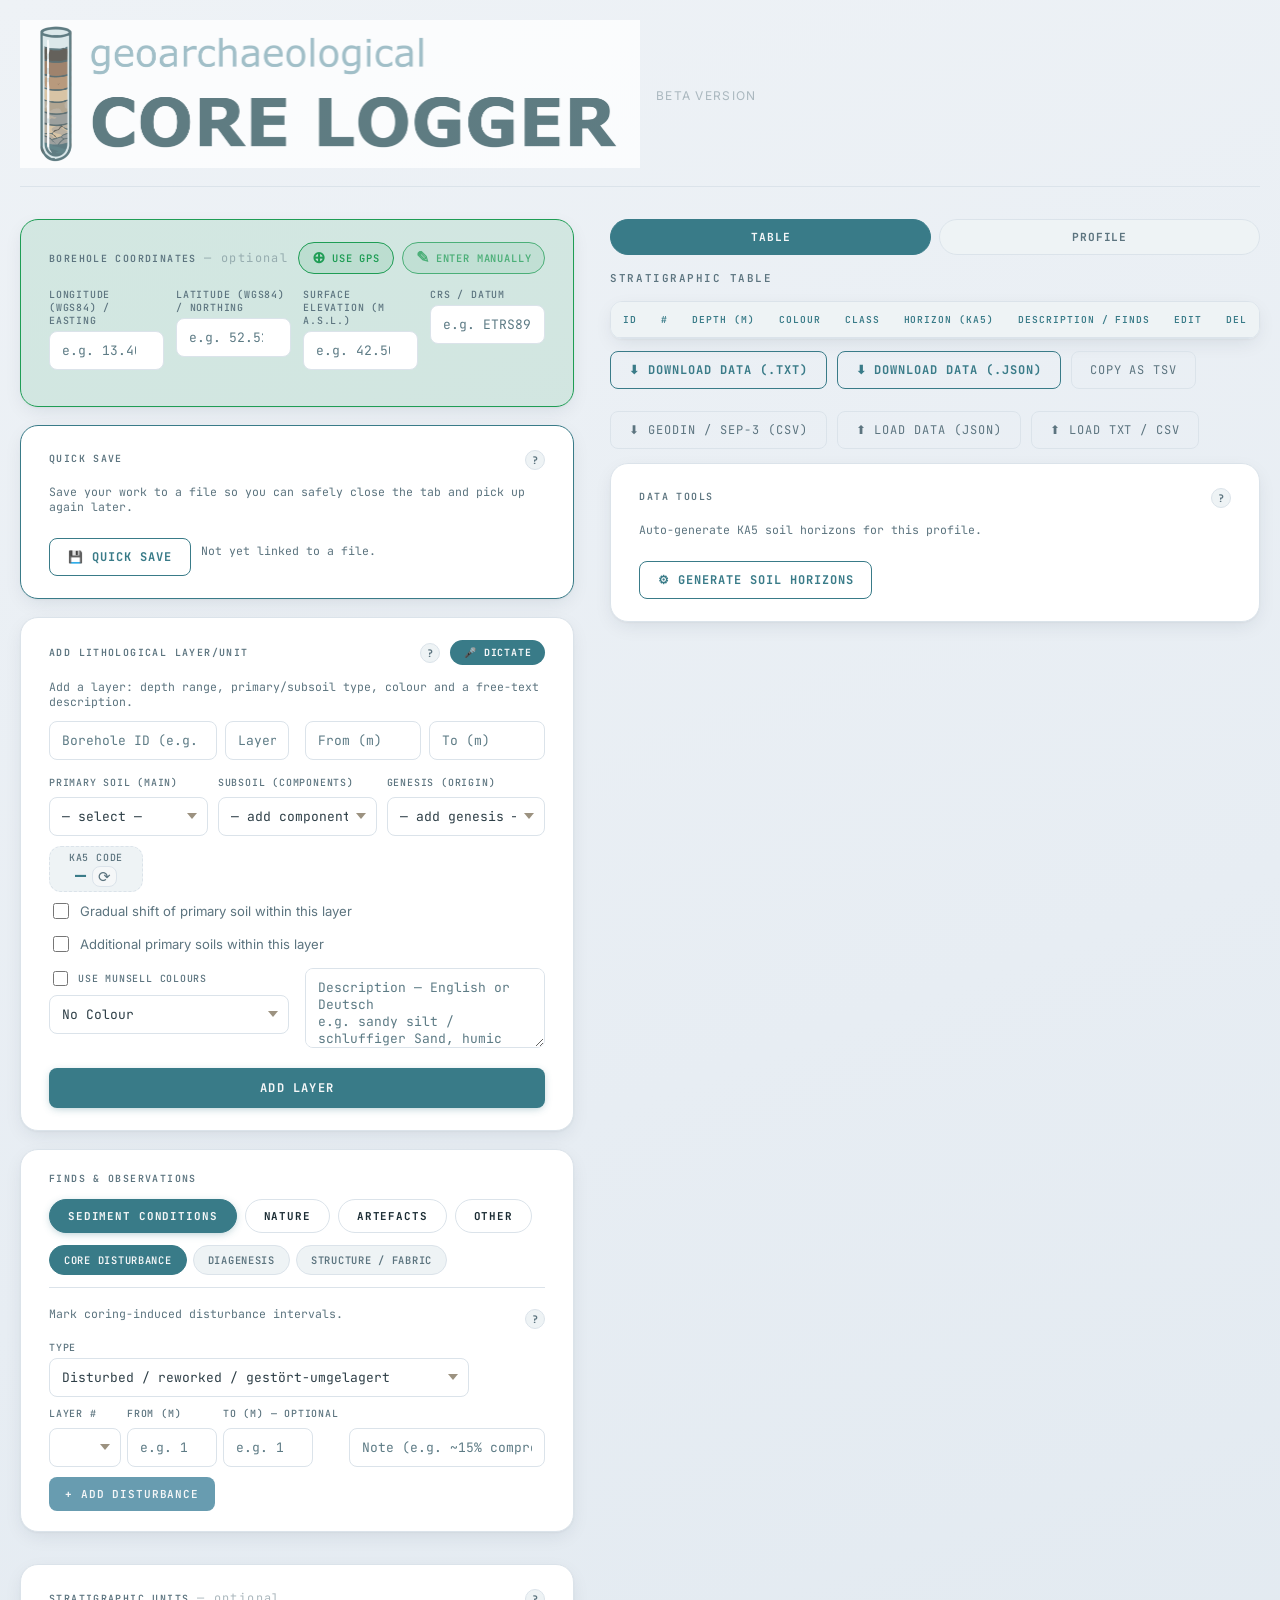
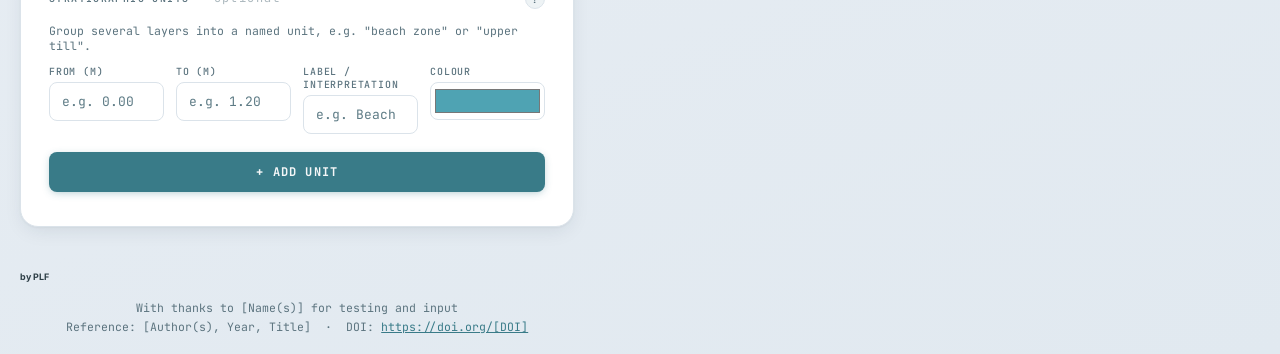
==== index.html @ f2df5f9c "Update index.html" ====
<!DOCTYPE html>
<html lang="en">
<head>
<meta charset="UTF-8">
<meta name="viewport" content="width=device-width, initial-scale=1.0, viewport-fit=cover">
<meta name="mobile-web-app-capable" content="yes">
<meta name="apple-mobile-web-app-capable" content="yes">
<meta name="apple-mobile-web-app-status-bar-style" content="default">
<title>Geoarchaeological Core Logger v0.2.0</title>
<link rel="preconnect" href="https://fonts.googleapis.com">
<link rel="preconnect" href="https://fonts.gstatic.com" crossorigin>
<link rel="stylesheet" href="https://fonts.googleapis.com/css2?family=Inter:wght@400;500;600;700&family=JetBrains+Mono:wght@300;400;500;600&display=swap">
<style>
:root {
  /* Geoarchaeological Core Logger - Modern Dark Theme */
   --ga-void:      #f5f7f8; /* Crisp, ultra-light slate canvas */
  --ga-depth:     linear-gradient(160deg, #eef2f6 0%, #e7edf3 55%, #e1e9f0 100%); /* Soft cool dashboard backdrop */
  --ga-stratum:   #ffffff; /* Elevated clean white containers/cards */
  --ga-layer:     #ffffff; /* Pure white for top-level elements */
  --ga-border:    #dbe3ea; /* Clean, non-distracting lines matching the text tones */
  --ga-muted-bg:  #eef3f5; /* Subtle backdrop for code blocks or data readouts */
  --ga-paper:     #ffffff; /* Pristine document background */
  --ga-vellum:    #f7fafb; /* Soft row tint for data tables */
  --ga-rule:      #dae3e6; /* Sharp divider lines */
  --ga-text:      #2d3e46; /* Deep slate-teal for high-contrast, soft readability */
  --ga-subdued:   #5c747f; /* Muted teal-gray for secondary labels and data fields */
  --ga-faint:     #5d7b85; /* Darkened from #8fa4ae — was 2.6:1 on white, fails WCAG AA; now ~4.5:1 */
  --ga-ink:       #1c2d35; /* Crisp, near-black slate-teal for bold emphasis */

  /* Card-style layout tokens — rounded, shadowed "dashboard widget" look */
  --radius-sm:    8px;
  --radius-md:    12px;
  --radius-lg:    18px;
  --radius-pill:  999px;
  --shadow-card:       0 1px 2px rgba(23,43,58,.04), 0 6px 20px -4px rgba(23,43,58,.10);
  --shadow-card-hover: 0 2px 4px rgba(23,43,58,.06), 0 10px 28px -4px rgba(23,43,58,.14);
  --shadow-modal:      0 24px 64px -12px rgba(15,28,38,.35);
  
  /* Brand Primary Accents (From the Logo Typography) */
  --ga-accent:    #397b88; /* Darkened from #4fa3b3 — was 2.8:1 on white as text/button-bg, fails WCAG AA; now ~4.8:1 */
  --ga-accent-lt: #4fa3b3; /* Former --ga-accent value — now the brighter hover/highlight shade */
  --ga-accent-dk: #2d626c; /* Darker still, for pressed states */
  --ga-accent-bg: rgba(79, 163, 179, .10); /* Translucent branding highlight for selections */
  
  /* Stratigraphy Status Indicators (Optimized for Dark UI Contrast) */
  --ga-green:     #1f9d55; /* Punchier dashboard-pill green (was a muted sage) */
  --ga-green-bg:  rgba(31, 157, 85, .12);
  --ga-red:       #e07353; /* Vibrant, warm clay-red from the middle strata */
  --ga-red-bg:    rgba(224, 115, 83, .12);
  --ga-blue:      #689cb0; /* Mineral blue from the bottom of the tube */
  --ga-blue-bg:   rgba(104, 156, 176, .12);
  --ga-amber:     #d98c1a; /* Punchier "pending" pill amber (was a soft sandy gold) */
  --ga-amber-bg:  rgba(217, 140, 26, .13);

  /* Brand-specific Earth Tones (For data visualization / logging flags) */
  --ga-soil-dark:  #3d352e; /* Lightened dark brown for visibility on dark backgrounds */
  --ga-soil-clay:  #b5875e; /* Vibrant silt/clay brown */
  --ga-soil-sand:  #dfbe91; /* Sandy stratum gold */
  --ga-soil-silt:  #bdaea0; /* Loam/Silt gray-brown */

  /* Premium Technical Typography */
  --ga-sans:      'Inter', system-ui, -apple-system, sans-serif; /* Sleek, legible data UI */
  --ga-mono:      'JetBrains Mono', 'Fira Code', monospace; /* Precise data logging font */

  /* Local Aliases Mapping */
  --primary:        var(--ga-ink);
  --secondary:      var(--ga-subdued);
  --accent:         var(--ga-accent);
  --danger:         var(--ga-red);
  --warn:           var(--ga-amber);
  --compaction:     var(--ga-blue);
  --bg:             var(--ga-void);
  --ga-bg:          var(--ga-void); /* was referenced by a couple rules but never defined — fixing while in here */
  --card-bg:        var(--ga-stratum);
  --border:         var(--ga-border);
  --marker-bg:      rgba(229, 184, 105, .08);
  --marker-border:  var(--ga-amber);
  --compact-bg:     var(--ga-blue-bg);
  --compact-bord:   var(--ga-blue);
  --coord-bg:       var(--ga-green-bg);
  --coord-bord:     var(--ga-green);
}
html,body { touch-action:pan-y; overscroll-behavior-y:contain; }
body {
    font-family: var(--ga-sans);
    background: var(--ga-depth);
    color: var(--ga-text);
    padding: 20px;
    padding-bottom: max(20px, env(safe-area-inset-bottom, 0px));
    padding-left:  max(20px, env(safe-area-inset-left,   0px));
    padding-right: max(20px, env(safe-area-inset-right,  0px));
    margin: 0;
}
.container { max-width:920px; margin:auto; }

/* ── Desktop wide-screen layout ──────────────────────────────────────
   Below this width everything stays the original single stacked column
   (untouched — this is deliberate for mobile/tablet). At wide desktop
   widths the profile is tall and narrow by nature, so centering the whole
   page in one 920px column wastes the left/right margins on a big
   monitor. Instead: the input forms and the results (table/profile) sit
   side by side as two EQUAL-width columns (1fr 1fr) — the right column
   sticky, so it stays visible while you scroll the left one — and both
   scale together with the window since they're proportional shares, not
   fixed pixel widths. Source order is untouched, so this is purely a
   visual reflow via CSS Grid, not a DOM reorder. */
@media (min-width: 1200px) {
  .container {
    max-width: 1900px;
    display: grid;
    grid-template-columns: 1fr 1fr;
    column-gap: 36px;
    align-items: start;
  }
  .container > .header-section { grid-column: 1 / -1; }
  .container > .input-section,
  .container > .table-container,
  .container > .export-data-row { grid-column: 1; }
  .container > .profile-sidebar {
    grid-column: 2;
    /* No grid-template-rows is defined (rows are implicit/auto), so a
       literal "-1" end line doesn't resolve to "last row" here — it needs
       an explicit row track list to count against. Spanning to a
       generously large row number instead reliably reaches "to the
       bottom of the left column" regardless of how many rows it ends up
       needing, without requiring us to keep a row count in sync. */
    grid-row: 2 / 999;
    position: sticky;
    top: 20px;
    align-self: start;
  }
  /* Bound just the canvas viewport (reusing its existing internal
     scroll/pan behaviour) rather than the whole sticky sidebar, so the
     scale/zoom controls and export buttons stay fully visible above and
     below it instead of being scrolled out of view. */
  .container > .profile-sidebar .canvas-wrapper {
    max-height: calc(100vh - 260px);
  }
}

/* ── Header ── */
.header-section {
    display:flex; align-items:center; gap:16px;
    margin-bottom:32px; padding-bottom:18px;
    border-bottom: 1px solid var(--ga-border);
}
.soil-logo { width:50%; opacity:.75; flex-shrink:0; }
h1 { margin:0; font-size:1rem; font-weight:700; letter-spacing:.08em; text-transform:uppercase; color:var(--ga-accent); font-family:var(--ga-sans); }
h1 small { font-weight:400; opacity:.45; font-size:.75em; color:var(--ga-subdued); }

/* ── Section label ── */
.section-label {
    font-size:.62rem; text-transform:uppercase; letter-spacing:.14em;
    color:var(--ga-subdued); font-weight:600; margin-bottom:14px;
    font-family:var(--ga-mono);
}
.section-hint { font-size:.72rem; color:var(--ga-subdued); margin:0 0 12px; font-family:var(--ga-mono); }

/* ── Inline "?" info toggle — native <details>, no JS needed.
   Used to condense a box down to just its controls, tucking the
   explanatory paragraph behind a small toggle instead of always
   showing it. Now styled as a floating popup (position:absolute) rather
   than an inline expansion, so opening it never shifts the rest of the
   page's layout — it just overlays on top and closes again on an
   outside click (see the document click listener in the script). */
.info-details { display:inline-block; position:relative; }
/* A short always-visible summary sits next to the "?" so the box isn't
   empty at a glance — the "?" still holds the fuller explanation. */
.section-hint-row { display:flex; align-items:flex-start; gap:8px; margin:0 0 12px; }
.section-hint-row > .info-details { flex-shrink:0; margin-top:1px; }
.section-hint-row > p.section-hint { margin:0; flex:1; }
.info-details summary.info-toggle {
    display:inline-flex; align-items:center; justify-content:center;
    width:18px; height:18px; border-radius:50%; flex-shrink:0;
    border:1px solid var(--ga-border); background:var(--ga-muted-bg);
    color:var(--ga-subdued); font-family:var(--ga-mono); font-size:.66rem; font-weight:700;
    cursor:pointer; user-select:none; list-style:none;
    transition:border-color .15s,color .15s,background .15s;
}
.info-details summary.info-toggle::-webkit-details-marker { display:none; }
.info-details summary.info-toggle::marker { content:none; }
.info-details summary.info-toggle:hover { border-color:var(--ga-accent); color:var(--ga-accent); background:var(--ga-accent-bg); }
.info-details[open] summary.info-toggle { background:var(--ga-accent); border-color:var(--ga-accent); color:var(--ga-void); }
.info-details > .section-hint {
    position:absolute; z-index:999; top:calc(100% + 9px); left:0;
    width:280px; max-width:min(320px, 82vw); margin:0 !important;
    background:var(--ga-layer); color:var(--ga-text);
    border:1px solid var(--ga-border); border-radius:var(--radius-md);
    box-shadow:var(--shadow-card); padding:12px 14px;
    animation:infoPopIn .12s ease-out;
}
.info-details > .section-hint::before {
    content:''; position:absolute; bottom:100%; left:6px;
    width:9px; height:9px; background:var(--ga-layer);
    border-left:1px solid var(--ga-border); border-top:1px solid var(--ga-border);
    transform:rotate(45deg); margin-bottom:-5px;
}
/* Toggles that sit at the right edge of their row (Quick Save,
   Stratigraphic Units, Data Tools, Export Language) open leftward instead,
   so the popup stays inside the card rather than overflowing its edge. */
.info-details.align-right > .section-hint { left:auto; right:0; }
.info-details.align-right > .section-hint::before { left:auto; right:6px; }
@keyframes infoPopIn { from { opacity:0; transform:translateY(-3px); } to { opacity:1; transform:translateY(0); } }
@media(max-width:600px){
    .info-details > .section-hint { width:min(280px, 78vw); }
}

/* ── Table / Profile switcher above the right-hand sidebar ── */
.panel-tab-bar { display:flex; gap:8px; margin-bottom:16px; }
.panel-tab {
    flex:1; padding:10px 16px; border:1px solid var(--ga-border);
    background:var(--ga-muted-bg); color:var(--ga-subdued);
    font-family:var(--ga-mono); font-size:.7rem; font-weight:700;
    text-transform:uppercase; letter-spacing:.08em; text-align:center;
    cursor:pointer; border-radius:var(--radius-pill);
    transition:background .15s,border-color .15s,color .15s;
}
.panel-tab:hover { border-color:var(--ga-accent); color:var(--ga-accent); }
.panel-tab.active { background:var(--ga-accent); border-color:var(--ga-accent); color:var(--ga-void); }
.panel-pane { display:none; }
.panel-pane.active { display:block; }

/* ── Input sections ── */
.input-section {
    background:var(--ga-stratum); padding:22px 28px;
    border:1px solid var(--ga-border); margin-bottom:18px;
    border-radius:var(--radius-lg); box-shadow:var(--shadow-card);
    transition:box-shadow .2s;
}
.input-section:hover { box-shadow:var(--shadow-card-hover); }
.marker-standalone-section { background: rgba(212,160,60,.06); border-color:var(--ga-amber); }
.compaction-section         { background: var(--ga-blue-bg); border-color:var(--ga-blue); }
.coord-section              { background: var(--ga-green-bg); border-color:var(--ga-green); }

.input-grid  { display:grid; grid-template-columns:1fr 1fr; gap:16px; margin-bottom:16px; }
.input-grid3 { display:grid; grid-template-columns:1fr 1fr 1fr; gap:12px; margin-bottom:14px; }
.input-grid4 { display:grid; grid-template-columns:1fr 1fr 1fr 1fr; gap:12px; margin-bottom:14px; }
.depth-range { display:grid; grid-template-columns:1fr 1fr; gap:8px; }

.field-label { font-size:.62rem; color:var(--ga-subdued); display:block; margin-bottom:4px; font-weight:500; font-family:var(--ga-mono); text-transform:uppercase; letter-spacing:.08em; }

/* ── Radio row ── */
.layer-type-row { display:flex; gap:20px; flex-wrap:wrap; margin:14px 0 16px; }
.radio-label { display:flex; align-items:center; gap:6px; font-size:.78rem; color:var(--ga-subdued); cursor:pointer; user-select:none; font-family:var(--ga-mono); }
/* input,select,textarea below sets a global width:100% for form controls,
   which — with nothing to override it here — was stretching every radio/
   checkbox in a .radio-label into a ~100-130px invisible click target
   (only the small round glyph rendered, left-aligned, inside that box).
   Harmless-looking on a plain radio row, but it eats into the gap before
   the label text and, if the text needs to wrap, wraps it much sooner
   than the visible spacing suggests. Give them their real intrinsic size
   back and let flex handle the spacing instead. */
.radio-label input[type="radio"],
.radio-label input[type="checkbox"] { width:14px; height:14px; flex:0 0 auto; accent-color:var(--ga-accent); cursor:pointer; }

/* ── Inline row inputs ── */
.inline-row { display:grid; gap:12px; align-items:end; }
.inline-row.col-3 { grid-template-columns:1fr 2fr auto; }
.inline-row.col-2 { grid-template-columns:1fr 2fr auto; }

/* ── Inputs ── */
input,select,textarea {
    width:100%; box-sizing:border-box;
    background:var(--ga-layer);
    padding:10px 12px; border:1px solid var(--ga-border);
    font-size:13px; color:var(--ga-text); transition:border-color .2s, box-shadow .2s;
    font-family:var(--ga-mono); border-radius:var(--radius-sm);
}
input:focus,select:focus,textarea:focus { border-color:var(--ga-accent); outline:none; background:var(--ga-muted-bg); box-shadow:0 0 0 3px var(--ga-accent-bg); }
button:focus-visible, a:focus-visible, label.btn-secondary:focus-within { outline:2px solid var(--ga-accent); outline-offset:2px; }
input::placeholder,textarea::placeholder { color:var(--ga-faint); }
select { -webkit-appearance:none;
  background-image: url("data:image/svg+xml,%3Csvg xmlns='http://www.w3.org/2000/svg' width='10' height='6'%3E%3Cpath d='M0 0l5 6 5-6z' fill='%239c9280'/%3E%3C/svg%3E");
  background-repeat: no-repeat; background-position: right 10px center; padding-right: 28px;
}
textarea { height:80px; resize:vertical; }

.btn-primary {
    background:var(--ga-accent); color:var(--ga-void); width:100%; padding:12px; border:none;
    cursor:pointer; font-weight:700; font-family:var(--ga-mono); font-size:12px;
    text-transform:uppercase; letter-spacing:.1em; margin-top:4px; transition:background .15s, box-shadow .15s;
    border-radius:var(--radius-sm); box-shadow:0 2px 8px -2px rgba(57,123,136,.45);
}
.btn-primary:hover { background:var(--ga-accent-lt); box-shadow:0 4px 14px -2px rgba(57,123,136,.55); }

.btn-action {
    padding:10px 16px; border:none; font-family:var(--ga-mono); font-size:11px;
    font-weight:600; text-transform:uppercase; letter-spacing:.08em;
    cursor:pointer; white-space:nowrap; transition:opacity .15s; color:var(--ga-void);
    border-radius:var(--radius-sm);
}
.btn-action:hover { opacity:.85; }
.btn-marker     { background:var(--ga-amber); }
.btn-compaction { background:var(--ga-blue); }

.btn-delete {
    background:none; border:none; color:var(--ga-subdued); cursor:pointer; font-size:1.1rem;
    padding:6px 10px; transition:opacity .2s,transform .1s; pointer-events:auto !important;
    border-radius:var(--radius-sm);
}
.btn-delete:hover  { color:var(--ga-red); transform:scale(1.1); background:var(--ga-red-bg); }
.btn-delete:active { transform:scale(.9); }
.btn-delete * { pointer-events:none; }

.btn-edit {
    background:none; border:none; color:var(--ga-subdued); cursor:pointer; font-size:1rem;
    padding:6px 10px; transition:opacity .2s,transform .1s; pointer-events:auto !important;
    border-radius:var(--radius-sm);
}
.btn-edit:hover  { color:var(--ga-accent); transform:scale(1.1); background:var(--ga-accent-bg); }
.btn-edit:active { transform:scale(.9); }
.btn-edit * { pointer-events:none; }

/* ── Edit Modal ── */
.modal-overlay {
    display:none; position:fixed; inset:0; background:rgba(15,23,30,.55);
    z-index:1000; align-items:center; justify-content:center; padding:16px;
    -webkit-overflow-scrolling:touch; backdrop-filter:blur(2px);
}
.modal-overlay.open { display:flex; }
.modal-box {
    background:var(--ga-stratum); border:1px solid var(--ga-border);
    padding:28px 32px; width:100%; max-width:560px; max-height:90vh;
    overflow-y:auto; box-shadow:var(--shadow-modal);
    -webkit-overflow-scrolling:touch; border-radius:var(--radius-lg);
}
@media(max-width:600px){
    .modal-overlay { padding:0; align-items:flex-end; }
    .modal-box {
        max-width:100%; max-height:92vh; border-bottom:none;
        padding:20px 16px 28px;
        padding-bottom: max(28px, env(safe-area-inset-bottom, 0px));
        border-radius:var(--radius-lg) var(--radius-lg) 0 0;
    }
    .modal-actions { gap:8px; }
    .modal-actions .btn-cancel { font-size:13px; padding:13px; }
}
.modal-box h2 {
    font-size:.68rem; text-transform:uppercase; letter-spacing:.14em;
    color:var(--ga-accent); font-weight:700; margin:0 0 20px;
    font-family:var(--ga-mono);
}
.modal-actions { display:flex; gap:10px; margin-top:20px; }
.modal-actions .btn-primary { margin-top:0; }
.btn-cancel {
    flex:1; padding:12px; border:1px solid var(--ga-border); background:none;
    color:var(--ga-subdued); font-family:var(--ga-mono); font-size:12px; cursor:pointer;
    text-transform:uppercase; letter-spacing:.1em; transition:border-color .2s,color .2s;
    border-radius:var(--radius-sm);
}
.btn-cancel:hover { border-color:var(--ga-accent); color:var(--ga-text); }

.btn-secondary {
    display:inline-block; margin-top:12px; padding:10px 18px; background:none;
    border:1px solid var(--ga-border); color:var(--ga-subdued); font-family:var(--ga-mono);
    font-size:12px; cursor:pointer; text-transform:uppercase; letter-spacing:.08em;
    transition:border-color .2s,color .2s; border-radius:var(--radius-sm);
}
.btn-secondary:hover { border-color:var(--ga-accent); color:var(--ga-accent); }
.btn-geodin { border-color:var(--ga-blue); color:var(--ga-blue); }
.btn-geodin:hover { border-color:var(--ga-blue); color:var(--ga-blue); background:var(--ga-blue-bg); }
.btn-highlight { border-color:var(--ga-accent); color:var(--ga-accent); font-weight:700; }
.btn-highlight:hover { border-color:var(--ga-accent); color:var(--ga-accent); background:var(--ga-accent-bg); }
.export-data-row { display:flex; gap:10px; flex-wrap:wrap; }

/* ── Voice Dictation Wizard ── */
.btn-voice-mic {
    background:var(--ga-accent); color:var(--ga-void); border:none;
    padding:6px 14px; font-family:var(--ga-mono); font-size:.62rem;
    font-weight:700; text-transform:uppercase; letter-spacing:.08em;
    cursor:pointer; white-space:nowrap; transition:background .15s;
    flex-shrink:0; border-radius:var(--radius-pill);
}
.btn-voice-mic:hover:not(:disabled) { background:var(--ga-accent-lt); }
.btn-voice-mic:disabled { opacity:.35; cursor:not-allowed; }

.voice-wizard-box { max-width:460px; }
.voice-lang-row { display:flex; align-items:center; gap:14px; margin-bottom:16px; padding-bottom:12px; border-bottom:1px solid var(--ga-border); }
.voice-prompt { font-size:.95rem; color:var(--ga-text); font-weight:600; margin:0 0 14px; line-height:1.4; }
.voice-mic-btn {
    display:block; width:100%; padding:18px; border:2px dashed var(--ga-accent);
    background:var(--ga-accent-bg); color:var(--ga-accent); font-family:var(--ga-mono);
    font-size:.85rem; font-weight:700; text-transform:uppercase; letter-spacing:.06em;
    cursor:pointer; transition:all .15s; margin-bottom:10px; border-radius:var(--radius-md);
}
.voice-mic-btn:hover { background:var(--ga-accent-bg); border-style:solid; }
.voice-mic-btn.listening {
    background:var(--ga-red); border-color:var(--ga-red); border-style:solid;
    color:var(--ga-void); animation:voicePulse 1.1s ease-in-out infinite;
}
@keyframes voicePulse { 0%,100%{opacity:1;} 50%{opacity:.6;} }

.voice-transcript { font-family:var(--ga-mono); font-size:.78rem; color:var(--ga-subdued); margin:4px 0; font-style:italic; }
.voice-match { font-family:var(--ga-mono); font-size:.8rem; margin:4px 0 12px; }
.voice-match.ok  { color:var(--ga-accent-dk); }
.voice-match.bad { color:var(--ga-red); }
.voice-error { color:var(--ga-red); font-size:.8rem; margin:4px 0 12px; }
.voice-added { font-family:var(--ga-mono); font-size:.72rem; color:var(--ga-subdued); margin:0 0 8px; }

.voice-manual { margin:10px 0 4px; padding-top:10px; border-top:1px dashed var(--ga-border); }
.voice-manual-row { display:flex; align-items:center; gap:8px; flex-wrap:wrap; }
.voice-manual-row select, .voice-manual-row input { flex:1; min-width:120px; }

.voice-review { margin:10px 0 6px; }
.voice-review-row {
    display:flex; justify-content:space-between; gap:12px; padding:7px 0;
    border-bottom:1px solid var(--ga-border); font-size:.82rem;
}
.voice-review-row span { color:var(--ga-subdued); font-family:var(--ga-mono); font-size:.68rem; text-transform:uppercase; letter-spacing:.06em; }
.voice-review-row strong { text-align:right; color:var(--ga-text); }
@media(max-width:600px){
    .voice-manual-row { flex-direction:column; align-items:stretch; }
    .voice-manual-row select, .voice-manual-row input, .voice-manual-row button { width:100%; }
}

/* ── Table ── */
.table-container {
    margin-top:20px; overflow:hidden; overflow-x:auto; -webkit-overflow-scrolling:touch;
    border:1px solid var(--ga-border); border-radius:var(--radius-md); box-shadow:var(--shadow-card);
}
table { width:100%; border-collapse:collapse; min-width:580px; }
th {
    text-align:left; padding:11px 12px; font-size:.6rem; color:var(--ga-accent);
    text-transform:uppercase; letter-spacing:.1em; border-bottom:1px solid var(--ga-border);
    white-space:nowrap; background:var(--ga-muted-bg); font-family:var(--ga-mono); font-weight:600;
}
td { padding:10px 12px; border-bottom:1px solid var(--ga-border); font-size:.84rem; vertical-align:top; color:var(--ga-text); }
tr:last-child td { border-bottom:none; }
tr.row-disturbed td { background: rgba(217,140,26,.06); }
tr.row-missing   td { background: rgba(90,135,184,.06); }
tr.row-anthropogenic td { background: rgba(192,86,58,.06); }
tr.row-intact-shell td { background: rgba(212,160,23,.07); border-left: 3px solid rgba(212,160,23,.60); }

.layer-type-badge {
    display:inline-block; font-size:.58rem; font-weight:700; text-transform:uppercase;
    letter-spacing:.06em; padding:2px 8px; margin-left:5px; vertical-align:middle;
    font-family:var(--ga-mono); border-radius:var(--radius-pill);
}
.badge-disturbed { background:var(--ga-amber-bg); color:var(--ga-amber); }
.badge-missing   { background:rgba(90,135,184,.2); color:var(--ga-blue); }
.badge-anthropogenic { background:rgba(192,86,58,.2); color:var(--ga-red); }

.marker-tag    { display:flex; align-items:baseline; gap:5px; font-size:.68rem; color:var(--ga-amber); margin-top:3px; font-weight:500; font-family:var(--ga-mono); }
.compact-tag   { display:flex; align-items:baseline; gap:5px; font-size:.68rem; color:var(--ga-blue);  margin-top:3px; font-weight:500; font-family:var(--ga-mono); }
.tag-text      { flex:1; }
.btn-tag-del   {
    background:none; border:none; cursor:pointer; color:var(--ga-faint);
    font-size:.75rem; padding:0 2px; line-height:1; transition:color .15s;
    flex-shrink:0; pointer-events:auto;
}
.btn-tag-del:hover  { color:var(--ga-red); }
.btn-tag-del *      { pointer-events:none; }
.shell-tag     { display:block; font-size:.68rem; color:#d4a017; margin-top:3px; font-weight:600; font-family:var(--ga-mono); letter-spacing:.04em; }
.find-tag      { display:block; font-size:.68rem; margin-top:3px; font-weight:600; font-family:var(--ga-mono); letter-spacing:.04em; }
.find-tag-charcoal  { color:#555; }
.find-tag-plant     { color:#5b7233; }
.find-tag-anthroorg { color:#8a5a2b; }
.find-tag-ceramics  { color:#a0522d; }
.find-tag-humic     { color:#4a7c3f; }
.find-tag-roots     { color:#3a6b2f; }
.find-tag-stones    { color:#5a6472; }
.find-tag-ironoxide { color:#b5651d; }
.find-tag-structure { color:#6a5acd; }
.find-tag-traces    { color:#6b5334; }
.find-tag-artstone  { color:#8a7a5c; }
.find-tag-artmetal  { color:#5c6470; }
.find-tag-anthrolayer { color:#b5432e; }
.intact-badge  {
    display:inline-block; font-size:.58rem; font-weight:700; padding:2px 8px;
    margin-left:6px; background:rgba(212,160,23,.18); color:#c08a00;
    border:1px solid rgba(212,160,23,.55); vertical-align:middle;
    text-transform:uppercase; letter-spacing:.07em; font-family:var(--ga-mono);
    animation: intact-pulse 2s ease-in-out infinite; border-radius:var(--radius-pill);
}
@keyframes intact-pulse {
    0%,100% { box-shadow: 0 0 0 0 rgba(212,160,23,.35); }
    50%      { box-shadow: 0 0 0 4px rgba(212,160,23,.0); }
}
.de-badge {
    display:inline-block; font-size:.58rem; font-weight:700; padding:1px 7px;
    margin-left:5px; background:var(--ga-blue-bg); color:var(--ga-blue); vertical-align:middle;
    text-transform:uppercase; letter-spacing:.05em; font-family:var(--ga-mono); border-radius:var(--radius-pill);
}

/* ── Petrography quick-entry row ── */
.petro-row {
    display:flex; gap:10px; align-items:flex-end; flex-wrap:wrap; margin-bottom:10px;
}
.petro-field { flex:1; min-width:140px; display:flex; flex-direction:column; gap:4px; }
.petro-code-box {
    display:flex; flex-direction:column; gap:2px; align-items:center;
    padding:4px 14px; border:1px dashed var(--ga-border); background:var(--ga-muted-bg);
    min-width:64px; border-radius:var(--radius-md);
}
.petro-code {
    font-family:var(--ga-mono); font-size:1.15rem; font-weight:700;
    color:var(--ga-accent); letter-spacing:.05em; line-height:1.1;
}
.petro-code-line { display:flex; align-items:center; gap:6px; }
.btn-petro-refresh {
    border:1px solid var(--ga-border); background:var(--ga-bg);
    color:var(--ga-subdued); cursor:pointer; border-radius:var(--radius-sm);
    font-size:.95rem; line-height:1; padding:2px 5px;
    transition:color .15s, border-color .15s, transform .3s;
}
.btn-petro-refresh:hover  { color:var(--ga-accent); border-color:var(--ga-accent); }
.btn-petro-refresh:active { transform:rotate(180deg); }
@media(max-width:600px){
    .petro-row { flex-direction:column; align-items:stretch; }
    .petro-code-box { flex-direction:row; justify-content:space-between; }
}

/* ── Gradational shift within a layer ── */
.munsell-toggle {
    display:inline-flex; align-items:center; gap:7px; cursor:pointer;
    font-size:.62rem; text-transform:uppercase; letter-spacing:.08em;
    color:var(--ga-subdued); font-weight:500; font-family:var(--ga-mono);
    margin-bottom:6px; -webkit-user-select:none; user-select:none;
}
.munsell-toggle input { width:15px; height:15px; accent-color:var(--ga-accent); cursor:pointer; }
.grade-row { margin:-2px 0 12px; }
.grade-toggle {
    display:inline-flex; align-items:center; gap:8px; cursor:pointer;
    font-size:.82rem; color:var(--ga-subdued); -webkit-user-select:none; user-select:none;
}
.grade-toggle input { width:16px; height:16px; accent-color:var(--ga-accent); cursor:pointer; }
.grade-detail {
    display:flex; align-items:center; gap:10px; flex-wrap:wrap;
    margin-top:10px; padding:10px 12px;
    border:1px dashed var(--ga-border); background:var(--ga-muted-bg); border-radius:var(--radius-md);
}
.grade-arrow {
    font-family:var(--ga-mono); font-size:.7rem; text-transform:uppercase;
    letter-spacing:.08em; color:var(--ga-faint);
    padding:3px 7px; border:1px solid var(--ga-border); border-radius:var(--radius-pill); background:var(--ga-bg);
}
.grade-select { flex:1; min-width:160px; }
.grade-hint { font-size:.72rem; color:var(--ga-faint); flex-basis:100%; }
.banded-chips { display:flex; flex-direction:column; gap:8px; flex-basis:100%; }
.banded-soil-row {
    border:1px solid var(--ga-border); border-radius:var(--radius-sm);
    padding:8px 10px; background:var(--ga-void);
}
.banded-soil-head { display:flex; align-items:center; margin-bottom:6px; }
.banded-chip {
    display:inline-flex; align-items:center; gap:6px;
    background:var(--ga-accent-bg); color:var(--ga-accent-dk);
    border:1px solid var(--ga-accent); border-radius:var(--radius-pill);
    padding:4px 8px 4px 12px; font-family:var(--ga-mono); font-size:.72rem; font-weight:600;
}
.banded-chip button {
    background:none; border:none; color:inherit; cursor:pointer;
    font-size:.9rem; line-height:1; padding:0 2px; opacity:.7;
}
.banded-chip button:hover { opacity:1; }
.banded-soil-subrow { display:flex; flex-wrap:wrap; gap:6px; align-items:center; }
.banded-subtag {
    display:inline-flex; align-items:center; gap:4px;
    background:var(--ga-muted-bg); border:1px solid var(--ga-border); border-radius:var(--radius-pill);
    padding:2px 6px 2px 10px; font-family:var(--ga-mono); font-size:.66rem; color:var(--ga-subdued);
}
.banded-subtag button {
    background:none; border:none; color:inherit; cursor:pointer;
    font-size:.8rem; line-height:1; padding:0 1px; opacity:.6;
}
.banded-subtag button:hover { opacity:1; }
.banded-sub-select {
    font-size:.68rem; padding:4px 6px; border-radius:var(--radius-sm);
    border:1px solid var(--ga-border); background:var(--ga-layer);
    font-family:var(--ga-mono); max-width:200px;
}
@media(max-width:600px){ .grade-detail { flex-direction:column; align-items:stretch; } }

/* ── Transition editor sliders ── */
.trans-slider { width:100%; margin-top:6px; accent-color:var(--ga-accent); cursor:pointer; }
.overlay-group-label { font-family:var(--ga-mono); font-size:.62rem; text-transform:uppercase; letter-spacing:.1em; color:var(--ga-subdued); margin:14px 0 8px; font-weight:600; }
.overlay-group-label:first-child { margin-top:0; }
.overlay-slider-row {
    margin-bottom:16px; padding-bottom:14px; border-bottom:1px dashed var(--ga-border);
}
.overlay-slider-row:last-child { border-bottom:none; margin-bottom:0; padding-bottom:0; }
.overlay-slider-label { display:flex; align-items:center; gap:8px; margin-bottom:4px; font-size:.82rem; color:var(--ga-text); }
.overlay-slider-val { margin-left:auto; font-family:var(--ga-mono); font-weight:600; color:var(--ga-accent); font-size:.78rem; }
.overlay-empty { font-size:.82rem; color:var(--ga-subdued); padding:8px 0; }
.overlay-pattern-toggle { display:flex; gap:6px; margin-top:8px; }
.overlay-pattern-btn {
    flex:1; padding:5px 6px; border:1px solid var(--ga-border); background:var(--ga-void);
    color:var(--ga-subdued); font-family:var(--ga-mono); font-size:.64rem; font-weight:600;
    letter-spacing:.04em; text-transform:uppercase; cursor:pointer; border-radius:var(--radius-sm);
    transition:all .15s;
}
.overlay-pattern-btn:hover { border-color:var(--ga-accent); color:var(--ga-accent); }
.overlay-pattern-btn.active { background:var(--ga-accent); border-color:var(--ga-accent); color:var(--ga-void); }
.overlay-bias-row { display:flex; align-items:center; gap:8px; margin-top:8px; }
.overlay-bias-label { font-family:var(--ga-mono); font-size:.6rem; text-transform:uppercase; letter-spacing:.06em; color:var(--ga-faint); flex-shrink:0; }
.overlay-bias-slider { margin-top:0 !important; }

/* ── Find depth row (from / to + note + button) ── */
.find-depth-row {
    display: flex;
    gap: 10px;
    align-items: flex-end;
    flex-wrap: wrap;
}
.find-depth-inputs {
    display: flex;
    gap: 6px;
    flex-shrink: 0;
}
.find-depth-inputs > div {
    display: flex;
    flex-direction: column;
    gap: 4px;
}
.find-depth-inputs input {
    width: 90px;
}
.find-depth-inputs select.layer-pick {
    width: 72px;
}
@media(max-width:600px){
    .find-depth-row { flex-direction: column; gap: 8px; }
    .find-depth-inputs { width: 100%; }
    .find-depth-inputs input { width: 100%; }
    .find-depth-inputs select.layer-pick { width: 100%; }
    .find-depth-row input[type="text"] { width: 100%; }
    .find-depth-row .btn-action { width: 100%; padding: 13px; }
}
.finds-panel {
    background: var(--ga-stratum);
    border-color: var(--ga-border);
    padding-bottom: 20px;
}
.finds-category-bar {
    display: flex;
    flex-wrap: wrap;
    gap: 8px;
    margin-bottom: 12px;
}
.finds-category {
    padding: 9px 18px;
    border: 1px solid var(--ga-border);
    background: var(--ga-layer);
    color: var(--ga-ink);
    font-family: var(--ga-mono);
    font-size: .68rem;
    font-weight: 700;
    text-transform: uppercase;
    letter-spacing: .08em;
    cursor: pointer;
    transition: background .15s, border-color .15s, color .15s;
    white-space: nowrap;
    border-radius: var(--radius-pill);
}
.finds-category:hover { border-color: var(--ga-accent); color: var(--ga-accent); }
.finds-category.active {
    background: var(--ga-accent);
    border-color: var(--ga-accent);
    color: var(--ga-void);
    box-shadow:0 2px 8px -2px rgba(57,123,136,.45);
}
.finds-tab-bar {
    display: flex;
    flex-wrap: wrap;
    align-items: center;
    gap: 6px;
    margin-bottom: 18px;
    border-bottom: 1px solid var(--ga-border);
    padding-bottom: 12px;
}
.finds-group-label {
    font-family: var(--ga-mono);
    font-size: .58rem;
    font-weight: 700;
    text-transform: uppercase;
    letter-spacing: .1em;
    color: var(--ga-faint);
    margin: 0 2px 0 8px;
    white-space: nowrap;
}
.finds-group-label:first-child { margin-left: 0; }
.finds-tab {
    padding: 7px 14px;
    border: 1px solid var(--ga-border);
    background: var(--ga-muted-bg);
    color: var(--ga-subdued);
    font-family: var(--ga-mono);
    font-size: .65rem;
    font-weight: 600;
    text-transform: uppercase;
    letter-spacing: .07em;
    cursor: pointer;
    transition: background .15s, border-color .15s, color .15s;
    white-space: nowrap;
    border-radius: var(--radius-pill);
}
.finds-tab:hover { border-color: var(--ga-accent); color: var(--ga-accent); background: var(--ga-accent-bg); }
.finds-tab.active {
    background: var(--ga-accent);
    border-color: var(--ga-accent);
    color: var(--ga-void);
}
.finds-pane { display: none; }
.finds-pane.active { display: block; }

/* Per-tab accent colours */
.finds-btn-shell     { background: #b08000; }
.finds-btn-charcoal  { background: #2d2d2d; }
.finds-btn-plant     { background: #5b7233; }
.finds-btn-ceramics  { background: #a0522d; }
.finds-btn-humic     { background: #4a7c3f; }
.finds-btn-roots     { background: #3a6b2f; }
.finds-btn-stones    { background: #5a6472; }
.finds-btn-ironoxide { background: #b5651d; }
.finds-btn-structure { background: #6a5acd; }
.finds-btn-traces    { background: #6b5334; }
.finds-btn-artstone  { background: #8a7a5c; }
.finds-btn-artmetal  { background: #5c6470; }
.finds-btn-anthrolayer { background: #b5432e; }
.finds-btn-compaction{ background: #1d4ed8; }

@media(max-width:600px){
    .finds-category-bar { gap: 4px; }
    .finds-category { font-size: .62rem; padding: 10px 12px; flex:1 1 40%; text-align:center; }
    .finds-tab-bar { gap: 3px; }
    .finds-tab { font-size: .60rem; padding: 8px 9px; }
    .finds-group-label { width: 100%; margin: 4px 0 0; }
}
.graph-section h3,
.table-heading {
    font-size:.68rem; text-transform:uppercase; letter-spacing:.14em;
    color:var(--ga-subdued); margin-bottom:16px; font-weight:600; font-family:var(--ga-mono);
}
/* table-container normally has margin-top:20px for when it follows another
   card with its own bottom margin; immediately after a heading (which
   already carries margin-bottom:16px) that reads as too much gap, so tighten
   it here to match the same rhythm as the profile's own h3 → canvas-wrapper spacing. */
.table-heading + .table-container { margin-top:0; }
.canvas-wrapper {
    background:var(--ga-stratum); border:1px solid var(--ga-border);
    overflow:auto; -webkit-overflow-scrolling:touch;
    display:flex; justify-content:flex-start; padding:20px 16px;
    box-shadow:inset 0 -8px 16px -8px rgba(0,0,0,.2),inset 0 8px 16px -8px rgba(0,0,0,.1), var(--shadow-card);
    position:relative; border-radius:var(--radius-md);
    touch-action:pan-x pan-y;   /* let us intercept pinch for custom zoom */
    overscroll-behavior:contain;
}
/* Zoom layer: scaled via CSS transform. getBoundingClientRect on the canvas
   stays accurate, so click hit-testing keeps working at any zoom level. */
.canvas-zoom {
    transform-origin:0 0;
    transform:scale(1);
    flex-shrink:0;
    will-change:transform;
}
.zoom-controls {
    display:flex; align-items:center; gap:8px; margin-top:8px; margin-bottom:10px;
    justify-content:flex-start;
}
.zoom-btn {
    width:36px; height:36px; padding:0; line-height:1;
    background:var(--ga-layer); border:1px solid var(--ga-border);
    color:var(--ga-ink); font-size:18px; font-weight:600; cursor:pointer;
    border-radius:var(--radius-sm); transition:border-color .15s,background .15s;
    display:flex; align-items:center; justify-content:center;
    -webkit-user-select:none; user-select:none; touch-action:manipulation;
}
.zoom-btn:hover { border-color:var(--ga-accent); }
.zoom-btn:active { background:var(--ga-stratum); }
.zoom-btn.zoom-reset { width:auto; padding:0 12px; font-size:11px; font-weight:600; text-transform:uppercase; letter-spacing:.06em; font-family:var(--ga-mono); }
.zoom-level {
    min-width:48px; text-align:center; font-family:var(--ga-mono);
    font-size:12px; color:var(--ga-subdued); -webkit-user-select:none; user-select:none;
}
.scroll-hint { font-size:.65rem; color:var(--ga-faint); text-align:right; margin-top:6px; letter-spacing:.05em; font-family:var(--ga-mono); }
/* The zoom/duplicate hints have a touch-gesture way and a mouse way to do
   the same thing. Showing both always ("Pinch (or use +/-)...") is noise
   on desktop, where +/- buttons are already right there doing the talking,
   and just as unhelpful on a touch device to be told about right-click.
   Show only the one that matches how this device is actually driven. */
.hint-touch { display:inline; }
.hint-desktop { display:none; }
@media (hover:hover) and (pointer:fine) {
    .hint-touch { display:none; }
    .hint-desktop { display:inline; }
}

/* ── Profile scaling panel (X / Y / Font sliders) ── */
.scale-controls {
    display:flex; align-items:center; flex-wrap:wrap; gap:18px;
    margin-top:12px; padding:12px 16px;
    background:var(--ga-void); border:1px solid var(--ga-border); border-radius:var(--radius-md);
}
.scale-ctrl { display:flex; align-items:center; gap:9px; }
/* Scoped to the profile's own X/Y/Font row (not the shared .scale-ctrl
   used elsewhere, e.g. the DPI picker) — let each control and its slider
   track grow to fill the row instead of staying a fixed 120px with
   whatever's left over sitting empty beside it. Especially noticeable
   now that the sidebar's width is fluid and can get quite wide.
   flex-basis is kept small (rather than a wide fixed share) so all three
   sliders + the reset button fit on one line whenever the sidebar is
   wide enough for it, and only wrap (as a normal flex-wrap reflow, not a
   forced 2-per-row split) once it's genuinely too narrow. */
#scaleControls.scale-controls { row-gap:14px; gap:14px 20px; }
#scaleControls .scale-ctrl { flex:1 1 150px; min-width:150px; }
#scaleControls .scale-ctrl input[type="range"] { flex:1; width:auto; min-width:44px; }
.scale-ctrl > label {
    font-family:var(--ga-mono); font-size:.66rem; font-weight:600;
    letter-spacing:.06em; text-transform:uppercase; color:var(--ga-subdued);
    white-space:nowrap;
}
.scale-ctrl input[type="range"] {
    width:120px; accent-color:var(--ga-accent); cursor:pointer; touch-action:manipulation;
}
.scale-val {
    min-width:42px; text-align:left; font-family:var(--ga-mono);
    font-size:.72rem; font-weight:600; color:var(--ga-accent);
    -webkit-user-select:none; user-select:none;
}
.scale-reset-btn {
    margin-left:auto; padding:6px 12px;
    background:var(--ga-stratum); border:1px solid var(--ga-border); color:var(--ga-ink);
    font-family:var(--ga-mono); font-size:.66rem; font-weight:600;
    letter-spacing:.06em; text-transform:uppercase; cursor:pointer;
    border-radius:var(--radius-sm); transition:border-color .15s,background .15s; touch-action:manipulation;
}
.scale-reset-btn:hover  { border-color:var(--ga-accent); }
.scale-reset-btn:active { background:var(--ga-void); }

#coreCanvas { display:block; flex-shrink:0; image-rendering:-webkit-optimize-contrast; image-rendering:crisp-edges; }

/* ── Image export options (DPI / transparency) ── */
.image-export-opts {
    display:flex; align-items:center; gap:20px; flex-wrap:wrap;
    margin-top:16px; padding-top:14px; border-top:1px dashed var(--ga-border);
}
.image-export-opts .scale-ctrl { display:flex; align-items:center; gap:0; }
.image-export-opts select {
    width:auto; padding:7px 28px 7px 10px; font-size:.72rem;
}
.image-export-opts .radio-label { font-size:.72rem; }

/* ── Export actions ── */
.export-actions { display:flex; gap:10px; margin-top:16px; flex-wrap:wrap; }
.btn-export {
    flex:1; min-width:130px; padding:10px; background:none; border:1px solid var(--ga-border);
    color:var(--ga-subdued); font-family:var(--ga-mono); font-size:11px; cursor:pointer;
    text-transform:uppercase; letter-spacing:.08em; transition:border-color .2s,color .2s;
    border-radius:var(--radius-sm);
}
.btn-export:hover { border-color:var(--ga-accent); color:var(--ga-accent); }

/* coord info bar */
.coord-bar {
    font-size:.72rem; color:var(--ga-subdued); margin-top:10px; padding:8px 14px;
    background:var(--ga-green-bg); border:1px solid var(--ga-green); display:none;
    font-family:var(--ga-mono); border-radius:var(--radius-pill);
}

/* ── GPS button & status ── */
.section-label-row {
    display:flex; align-items:center; justify-content:space-between;
    flex-wrap:wrap; gap:8px; margin-bottom:14px;
}
.section-label-row .section-label { margin-bottom:0; }

.btn-gps {
    display:flex; align-items:center; gap:6px;
    padding:7px 13px; border:1px solid var(--ga-green);
    background:var(--ga-green-bg); color:var(--ga-green);
    font-family:var(--ga-mono); font-size:.65rem; font-weight:600;
    text-transform:uppercase; letter-spacing:.08em;
    cursor:pointer; transition:background .2s, border-color .2s;
    white-space:nowrap; flex-shrink:0; border-radius:var(--radius-pill);
}
.btn-gps:hover  { background:rgba(31,157,85,.18); }
.btn-gps:active { opacity:.8; }
.btn-gps.loading { opacity:.6; pointer-events:none; }
.gps-icon { font-size:1rem; line-height:1; }

.gps-status {
    font-size:.68rem; font-family:var(--ga-mono);
    padding:7px 12px; margin-bottom:12px;
    border-left:3px solid var(--ga-faint);
    background:var(--ga-muted-bg); color:var(--ga-subdued);
    border-radius:0 var(--radius-sm) var(--radius-sm) 0;
}
.gps-status.ok     { border-color:var(--ga-green); color:var(--ga-green); }
.gps-status.error  { border-color:var(--ga-red);   color:var(--ga-red);   }
.gps-status.busy   { border-color:var(--ga-amber);  color:var(--ga-amber); }

@media(max-width:600px){
    .btn-gps { font-size:.63rem; padding:9px 12px; } /* bigger tap target */
    .btn-voice-mic { font-size:.63rem; padding:9px 12px; } /* bigger tap target */
}

/* ── Mobile ── */
@media(max-width:600px){
    body { padding:10px; }
    .container { max-width:100%; }

    /* Header */
    .header-section { margin-bottom:20px; padding-bottom:14px; gap:12px; }
    .soil-logo { width:45%; }

    /* Sections */
    .input-section { padding:14px 12px; margin-bottom:10px; }

    /* Grids */
    .input-grid  { grid-template-columns:1fr; gap:10px; margin-bottom:10px; }
    .input-grid3 { grid-template-columns:1fr 1fr; gap:10px; }
    .input-grid4 { grid-template-columns:1fr 1fr; gap:10px; }
    .depth-range { grid-template-columns:1fr 1fr; gap:8px; }

    /* Inline rows: stack on mobile with full-width button */
    .inline-row.col-3,
    .inline-row.col-2 {
        grid-template-columns: 1fr 1fr;
        gap: 8px;
    }
    .inline-row.col-3 .btn-action,
    .inline-row.col-2 .btn-action { grid-column:1/-1; width:100%; padding:13px; }

    /* Inputs — 16px prevents iOS auto-zoom */
    input, select, textarea { font-size:16px !important; padding:11px 12px; }
    textarea { height:70px; }

    /* Bigger touch targets for buttons */
    .btn-primary  { padding:14px; font-size:13px; letter-spacing:.08em; }
    .btn-action   { padding:13px 14px; font-size:12px; }
    .btn-delete,
    .btn-edit     { padding:10px 14px; font-size:1.2rem; min-width:40px; min-height:40px; }

    /* Radio labels — easier tap targets */
    .layer-type-row { gap:10px 18px; margin:12px 0 14px; }
    .radio-label    { font-size:.82rem; gap:8px; padding:4px 0; }
    .radio-label input[type="radio"],
    .radio-label input[type="checkbox"] { width:18px; height:18px; }

    /* Table */
    .table-container { margin-top:14px; }
    td, th { padding:9px 7px; font-size:.78rem; }
    /* Hide less critical columns on very small screens */
    th:nth-child(2), td:nth-child(2) { display:none; } /* # */

    /* Canvas — full-bleed, scrollable in both axes, bounded so pinch-zoom
       pans within a viewport instead of stretching the page */
    .canvas-wrapper {
        margin-left:-10px; margin-right:-10px;
        border-left:none; border-right:none;
        border-radius:0;
        /* keep the inset scroll-fade cue, drop the floating-card shadow —
           it looks wrong once the wrapper goes full-bleed to the screen edge */
        box-shadow:inset 0 -8px 16px -8px rgba(0,0,0,.2),inset 0 8px 16px -8px rgba(0,0,0,.1);
        overflow:auto;
        -webkit-overflow-scrolling:touch;
        display:block;
        padding:16px 12px;
        max-height:70vh;
        touch-action:pan-x pan-y;
        overscroll-behavior:contain;
    }
    #coreCanvas { width:auto !important; height:auto !important; }
    .zoom-controls { justify-content:center; }
    .zoom-btn { width:44px; height:44px; font-size:20px; }  /* larger touch targets */

    /* Scaling panel: stack each slider on its own row, full-width sliders.
       (#scaleControls .scale-ctrl above sets a small flex-basis so the row
       can fit on one line on desktop — that ID rule outranks a plain
       class rule by specificity regardless of media-query order, so this
       override has to match it directly or it's silently ignored here.) */
    .scale-controls { gap:10px; padding:12px; }
    #scaleControls .scale-ctrl,
    .scale-ctrl { width:100%; min-width:0; flex-basis:100%; justify-content:flex-start; }
    .scale-ctrl input[type="range"] { flex:1; width:auto; margin:0 0 0 10px; }
    .scale-reset-btn { margin-left:0; width:100%; padding:11px; }

    /* Export buttons */
    .export-actions    { flex-direction:column; gap:8px; }
    .btn-export        { width:100%; padding:13px; font-size:12px; }
    .export-data-row   { flex-direction:column; gap:0; }
    .btn-secondary     { width:100%; box-sizing:border-box; padding:13px 16px; margin-top:8px !important; text-align:center; }

    /* Section labels */
    .section-label { font-size:.6rem; margin-bottom:10px; }
    .section-hint  { font-size:.7rem; margin-bottom:10px; }

    /* Coord bar */
    .coord-bar { font-size:.68rem; padding:7px 10px; }

    /* Graph section */
    .graph-section { margin-top:32px; }
    .scroll-hint   { font-size:.62rem; }
}

/* ── Extra small (≤380px) — phones like iPhone SE ── */
@media(max-width:380px){
    body { padding:8px; }
    .input-section { padding:12px 10px; }
    .input-grid4 { grid-template-columns:1fr; }
    td, th { padding:8px 5px; font-size:.74rem; }
    /* Also hide Colour column to fit description on tiny screens */
    th:nth-child(5), td:nth-child(5) { display:none; }
}
</style>
</head>
<body>
<div class="container">

<!-- ── Header ── -->
<div class="header-section">
    <img class="soil-logo" id="logoImg"  alt="Core Logger Logo">
    <h1><small>BETA VERSION</small></h1>
</div>

<!-- ── Coordinates ── -->
<div class="input-section coord-section">
    <div class="section-label-row">
        <span class="section-label" style="margin-bottom:0">Borehole Coordinates <span style="font-weight:400;text-transform:none;opacity:.5;font-size:1.2em;">— optional</span></span>
        <div style="display:flex;gap:8px;align-items:center;flex-wrap:wrap;">
            <button class="btn-gps" id="btnGPS" onclick="getGPSLocation()" title="Use device GPS" aria-label="Use device GPS">
                <span class="gps-icon">⊕</span> <span class="gps-label">Use GPS</span>
            </button>
            <button class="btn-gps" onclick="_manualCoordsPrompt()" title="Enter coordinates manually" style="opacity:.75;" aria-label="Enter coordinates manually">
                <span class="gps-icon">✎</span> <span class="gps-label">Enter manually</span>
            </button>
        </div>
    </div>
    <div id="gpsStatus" class="gps-status" style="display:none"></div>
    <div class="input-grid4">
        <div>
            <label class="field-label" for="coordX">Longitude (WGS84) / Easting</label>
            <input type="number" id="coordX" placeholder="e.g. 13.4050" step="0.000001" oninput="onCoordChange()">
        </div>
        <div>
            <label class="field-label" for="coordY">Latitude (WGS84) / Northing</label>
            <input type="number" id="coordY" placeholder="e.g. 52.5200" step="0.000001" oninput="onCoordChange()">
        </div>
        <div>
            <label class="field-label" for="coordZ">Surface Elevation (m a.s.l.)</label>
            <input type="number" id="coordZ" placeholder="e.g. 42.50" step="0.01" oninput="onCoordChange()">
        </div>
        <div>
            <label class="field-label" for="coordCRS">CRS / Datum</label>
            <input type="text" id="coordCRS" placeholder="e.g. ETRS89 / UTM32N" oninput="onCoordChange()">
        </div>
    </div>
    <div class="coord-bar" id="coordBar"></div>
</div>

<!-- ── Quick Save ── -->
<div class="input-section" style="border-color:var(--ga-accent);">
    <div class="section-label-row">
        <span class="section-label" style="margin-bottom:0;">Quick Save</span>
        <details class="info-details align-right" name="infoPopover">
            <summary class="info-toggle" title="More info">?</summary>
            <p class="section-hint">
                💡 <strong>Recommended format for saving your work:</strong> JSON — it's the only format that keeps
                everything editable when you reopen it. TXT/CSV, GeODin-CSV, and image exports are for
                sharing/printing, not for continuing your work later. Pick a file once below; every further Quick
                Save (and an automatic save after each layer/find you add) writes straight to that same file — no
                repeated save dialogs, no pile of timestamped files to clean up.
                <span id="quickSaveUnsupportedHint" style="display:none;">Your browser doesn't support this (Chrome/Edge only) — use "Download Data (.json)" below instead.</span>
            </p>
        </details>
    </div>
    <p class="section-hint" style="margin:0 0 12px;">Save your work to a file so you can safely close the tab and pick up again later.</p>
    <div class="export-data-row" style="align-items:center;margin-top:2px;">
        <button onclick="quickSave()" class="btn-secondary" style="border-color:var(--ga-accent);color:var(--ga-accent);font-weight:700;">💾 Quick Save</button>
        <span id="quickSaveStatus" style="font-family:var(--ga-mono);font-size:.72rem;color:var(--ga-subdued);align-self:center;">Not yet linked to a file.</span>
    </div>
</div>

<!-- ── Add Layer ── -->
<div class="input-section">
    <div class="section-label-row">
        <span class="section-label">Add Lithological Layer/Unit</span>
        <div style="display:flex;align-items:center;gap:10px;">
            <details class="info-details align-right" name="infoPopover">
                <summary class="info-toggle" title="More info">?</summary>
                <p class="section-hint">
                    Log one lithological layer or unit: give it a depth range, primary soil type (with optional
                    subsoil components and genesis — these build the KA5 short code automatically), and a free-text
                    description. Turn on <strong>Gradual shift</strong> if the soil blends into a different type by
                    the base of the layer, and <strong>Use Munsell colours</strong> to pick from a standardised
                    colour chart instead of the default palette. Layer condition (disturbed / reworked, sediment gap
                    / missing, anthropogenic) isn't set here — it's detected automatically from
                    <strong>Finds &amp; Observations</strong> once the layer exists.
                </p>
            </details>
            <button type="button" id="btnVoiceEntry" class="btn-voice-mic" onclick="openVoiceWizard()"
                    title="Dictate this layer by voice — guided step-by-step through depth, soil type, modifiers, genesis and gradational shift"
                    aria-label="Dictate this layer by voice">🎤 Dictate</button>
        </div>
    </div>
    <p class="section-hint" style="margin:0 0 12px;">Add a layer: depth range, primary/subsoil type, colour and a free-text description.</p>
    <div class="input-grid">
        <div style="display:flex; gap:8px;">
            <input type="text" id="coreId" placeholder="Borehole ID (e.g. BH-1)" style="flex:1; min-width:0;">
            <input type="text" id="layerNumOverride" placeholder="Layer #" title="Optional — set this layer's number/label yourself (e.g. &quot;2a&quot;) instead of the automatic sequential number. Leave blank to auto-number by depth." style="width:64px; flex-shrink:0;">
        </div>
        <div class="depth-range">
            <input type="number" id="depthFrom" placeholder="From (m)" step="0.01">
            <input type="number" id="depthTo"   placeholder="To (m)"   step="0.01">
        </div>
    </div>
    <!-- ── Petrography quick-entry (KA5) ── -->
    <div class="petro-row">
        <div class="petro-field">
            <label class="field-label" for="petroPrimary">Primary soil (main)</label>
            <select id="petroPrimary" onchange="onPetroPrimary()">
                <option value="">— select —</option>
            </select>
        </div>
        <div class="petro-field">
            <label class="field-label" for="petroSecondary">Subsoil (Components)</label>
            <select id="petroSecondary" onchange="onPetroSecondary()">
                <option value="">— add component —</option>
            </select>
        </div>
        <div class="petro-field">
            <label class="field-label" title="Substrate origin (recorded as a note; informs the horizon classifier — not a KA5 horizon)" for="genesisSelect">Genesis (origin)</label>
            <select id="genesisSelect" onchange="onGenesis()">
                <option value="">— add genesis —</option>
            </select>
        </div>
        <div class="petro-code-box" title="KA5 short code built from your selection">
            <span class="field-label" style="margin:0;">KA5 code</span>
            <div class="petro-code-line">
                <span id="petroCode" class="petro-code">—</span>
                <button type="button" id="petroRefresh" class="btn-petro-refresh" title="Recalculate KA5 code from the current description" onclick="refreshPetroCode()" aria-label="Recalculate KA5 code from the current description">⟳</button>
            </div>
        </div>
    </div>
    <!-- ── Gradational shift within the layer (e.g. silty sand at top → sandy silt at base) ── -->
    <div class="grade-row">
        <label class="grade-toggle">
            <input type="checkbox" id="gradeToggle" onchange="onGradeToggle()">
            <span>Gradual shift of primary soil within this layer</span>
        </label>
        <div id="gradeDetail" class="grade-detail" style="display:none;">
            <span class="grade-arrow" title="Top of layer">top</span>
            <select id="gradePrimary" class="grade-select" title="Main soil at the BASE of this layer" onchange="onGradeChange()">
                <option value="">— soil at base —</option>
            </select>
            <select id="gradeSecondary" class="grade-select" title="Add a modifier to the BASE soil" onchange="onGradeSecondary()">
                <option value="">— add modifier —</option>
            </select>
            <span class="grade-hint">The column tapers &amp; texture blends from top to base.</span>
        </div>
    </div>
    <!-- ── Additional primary soils: 2+ primary soils present within the
         same layer (banded, speckled, mottled, or otherwise interbedded —
         the fabric itself is logged separately via Structure / fabric),
         distinct from the gradational shift above (a smooth top→base
         transition to ONE different soil). ── -->
    <div class="grade-row">
        <label class="grade-toggle">
            <input type="checkbox" id="bandedToggle" onchange="onBandedToggle()">
            <span>Additional primary soils within this layer</span>
        </label>
        <div id="bandedDetail" class="grade-detail" style="display:none;">
            <select id="bandedAdd" class="grade-select" title="Add a soil present in this layer" onchange="onBandedAdd()">
                <option value="">— add primary soil —</option>
            </select>
            <div id="bandedChips" class="banded-chips"></div>
            <span class="grade-hint">Uses your Primary soil above as the first one — add more here if the layer also contains e.g. fine sand (banded, speckled, or otherwise interbedded). Each soil can have its own subsoil components. Column width blends across all of them.</span>
        </div>
    </div>
    <div class="input-grid">
        <div>
            <label class="munsell-toggle">
                <input type="checkbox" id="munsellToggle" onchange="onMunsellToggle()">
                <span>Use Munsell colours</span>
            </label>
            <select id="soilColor"></select>
        </div>
        <textarea id="soilDesc" placeholder="Description — English or Deutsch&#10;e.g. sandy silt / schluffiger Sand, humic"></textarea>
    </div>
    <button onclick="addLayer()" class="btn-primary">Add Layer</button>
</div>

<!-- ══════════════════════════════════════════════════════════
     FINDS PANEL — tabbed interface
     ══════════════════════════════════════════════════════════ -->
<div class="input-section finds-panel">
    <div class="section-label">Finds &amp; Observations</div>

    <!-- Category bar -->
    <div class="finds-category-bar" id="findsCategoryBar">
        <button class="finds-category active" data-category="sediment"  onclick="switchFindsCategory('sediment')">Sediment conditions</button>
        <button class="finds-category"        data-category="nature"    onclick="switchFindsCategory('nature')">Nature</button>
        <button class="finds-category"        data-category="artefacts" onclick="switchFindsCategory('artefacts')">Artefacts</button>
        <button class="finds-category"        data-category="other"     onclick="switchFindsCategory('other')">Other</button>
    </div>

    <!-- Sub-tab bar (filtered to the active category) -->
    <div class="finds-tab-bar" id="findsTabBar">
        <button class="finds-tab active" data-tab="compaction" data-category="sediment" onclick="switchFindsTab('compaction')"> Core disturbance</button>
        <button class="finds-tab"        data-tab="ironoxide"  data-category="sediment" onclick="switchFindsTab('ironoxide')"> Diagenesis</button>
        <button class="finds-tab"        data-tab="structure"  data-category="sediment" onclick="switchFindsTab('structure')"> Structure / fabric</button>
        <button class="finds-tab" style="display:none" data-tab="shells"   data-category="nature" onclick="switchFindsTab('shells')"> Macrofossils</button>
        <button class="finds-tab" style="display:none" data-tab="plant"    data-category="nature" onclick="switchFindsTab('plant')"> Plant remains</button>
        <button class="finds-tab" style="display:none" data-tab="humic"    data-category="nature" onclick="switchFindsTab('humic')"> Humic</button>
        <button class="finds-tab" style="display:none" data-tab="roots"    data-category="nature" onclick="switchFindsTab('roots')"> Roots</button>
        <button class="finds-tab" style="display:none" data-tab="stones"   data-category="nature" onclick="switchFindsTab('stones')"> Rocks</button>
        <button class="finds-tab" style="display:none" data-tab="traces"   data-category="nature" onclick="switchFindsTab('traces')"> Traces</button>
        <button class="finds-tab" style="display:none" data-tab="charcoal" data-category="artefacts" onclick="switchFindsTab('charcoal')"> Charcoal</button>
        <button class="finds-tab" style="display:none" data-tab="ceramics" data-category="artefacts" onclick="switchFindsTab('ceramics')"> Ceramics</button>
        <button class="finds-tab" style="display:none" data-tab="artstone" data-category="artefacts" onclick="switchFindsTab('artstone')"> Stone</button>
        <button class="finds-tab" style="display:none" data-tab="artmetal" data-category="artefacts" onclick="switchFindsTab('artmetal')"> Metal</button>
        <button class="finds-tab" style="display:none" data-tab="anthrolayer" data-category="artefacts" onclick="switchFindsTab('anthrolayer')"> Anthropogenic layer</button>
        <button class="finds-tab" style="display:none" data-tab="marker"   data-category="other" onclick="switchFindsTab('marker')"> Marker</button>
    </div>

    <!-- ── TAB: Marker (generic) ── -->
    <div class="finds-pane" id="tab-marker">
        <div class="section-hint-row">
            <p class="section-hint">Generic find or sample marker at a depth or depth range.</p>
            <details class="info-details align-right" name="infoPopover">
                <summary class="info-toggle" title="More info">?</summary>
                <p class="section-hint">Generic find or sample marker — single depth or depth zone. Leave <em>To</em> empty for a point find.</p>
            </details>
        </div>
        <div class="find-depth-row">
            <div class="find-depth-inputs">
                <div><label class="field-label" for="markerLayer">Layer #</label><select id="markerLayer" class="layer-pick" onchange="fillDepthFromLayer('marker')"></select></div>
                <div><label class="field-label" for="markerDepth">From (m)</label><input type="number" id="markerDepth"   placeholder="e.g. 1.20" step="0.01"></div>
                <div><label class="field-label" for="markerDepthTo">To (m) — optional</label><input type="number" id="markerDepthTo" placeholder="e.g. 1.45" step="0.01"></div>
            </div>
            <input type="text" id="markerLabel" placeholder="Label (e.g. sample, Holz, Keramik)" style="flex:2;min-width:0;">
            <button onclick="addStandaloneMarker()" class="btn-action btn-marker" style="white-space:nowrap;">+ Add Marker</button>
        </div>
    </div>

    <!-- ── TAB: Macrofossils (was Shells) ── -->
    <div class="finds-pane" id="tab-shells">
        <div class="section-hint-row">
            <p class="section-hint">Record shell, mollusc and gastropod finds.</p>
            <details class="info-details align-right" name="infoPopover">
                <summary class="info-toggle" title="More info">?</summary>
                <p class="section-hint">Record macrofossil finds — shells, molluscs and gastropods. Intact specimens are highlighted automatically in the profile and table.</p>
            </details>
        </div>
        <div class="input-grid3" style="margin-bottom:10px;">
            <div>
                <label class="field-label" for="shellType">Shell type</label>
                <select id="shellType">
                    <option value="shells">Shell — general / Schale</option>
                    <option value="mollusc shells">Mollusc — general / Mollusken</option>
                    <option value="gastropod shells">Gastropod — general / Schnecken</option>
                    <optgroup label="Bivalves">
                        <option value="mussel shells">Mussel / Muschel</option>
                        <option value="cockle shells">Cockle (Cerastoderma) / Herzmuschel</option>
                        <option value="soft-shell clam">Soft-shell clam (Mya) / Klaffmuschel</option>
                        <option value="oyster shells">Oyster / Auster</option>
                        <option value="scrobicularia">Scrobicularia / Pfeffermuschel</option>
                    </optgroup>
                    <optgroup label="Gastropods">
                        <option value="littorinidae">Littorinidae (Periwinkle) / Strandschnecke</option>
                        <option value="peringia ulvae">Peringia ulvae (Laver spire shell) / Wattschnecke</option>
                        <option value="land snail shells">Land snails / Landschnecken</option>
                    </optgroup>
                    <optgroup label="Other / mixed">
                        <option value="shell hash">Shell hash / Schillbruch</option>
                        <option value="shell debris">Shell debris / Schalengrus</option>
                        <option value="foraminifera">Foraminifera / Foraminiferen</option>
                    </optgroup>
                </select>
            </div>
            <div>
                <label class="field-label" for="shellQty">Quantity</label>
                <select id="shellQty">
                    <option value="">— not specified —</option>
                    <option value="few">Few / vereinzelt</option>
                    <option value="common">Common / häufig</option>
                    <option value="abundant">Abundant / zahlreich</option>
                    <option value="shell bed">Shell bed / Schillbank</option>
                </select>
            </div>
            <div>
                <label class="field-label" for="shellCondition">Condition</label>
                <select id="shellCondition">
                    <option value="">— not specified —</option>
                    <option value="intact">★ Intact / intakt</option>
                    <option value="articulated">★ Articulated (in situ) / doppelklappig</option>
                    <option value="fragmented">Fragmented / fragmentiert</option>
                    <option value="worn">Worn / abgerollt</option>
                    <option value="dissolved">Leached / angelöst</option>
                </select>
            </div>
        </div>
        <div class="find-depth-row">
            <div class="find-depth-inputs">
                <div><label class="field-label" for="shellLayer">Layer #</label><select id="shellLayer" class="layer-pick" onchange="fillDepthFromLayer('shell')"></select></div>
                <div><label class="field-label" for="shellDepth">From (m)</label><input type="number" id="shellDepth"   placeholder="e.g. 0.80" step="0.01"></div>
                <div><label class="field-label" for="shellDepthTo">To (m) — optional</label><input type="number" id="shellDepthTo" placeholder="e.g. 1.10" step="0.01"></div>
            </div>
            <input type="text" id="shellNote" placeholder="Extra note (e.g. articulated, in situ…)" style="flex:2;min-width:0;">
            <button onclick="addShellMarker()" class="btn-action finds-btn-shell" style="white-space:nowrap;">+ Add Shell Find</button>
        </div>
    </div>

    <!-- ── TAB: Charcoal ── -->
    <div class="finds-pane" id="tab-charcoal">
        <div class="section-hint-row">
            <p class="section-hint">Log charcoal fragments or lenses.</p>
            <details class="info-details align-right" name="infoPopover">
                <summary class="info-toggle" title="More info">?</summary>
                <p class="section-hint">Log charcoal fragments or lenses. Quantity affects the texture density in the stratigraphic profile.</p>
            </details>
        </div>
        <div class="input-grid3" style="margin-bottom:10px;">
            <div>
                <label class="field-label" for="charcoalForm">Form</label>
                <select id="charcoalForm">
                    <option value="charcoal">Charcoal — general / Holzkohle</option>
                    <optgroup label="By form">
                        <option value="charcoal flecks">Flecks / Holzkohleflitter</option>
                        <option value="charcoal fragments">Fragments / Holzkohlesplitter</option>
                        <option value="charcoal lens">Lens / Holzkohlelinse</option>
                        <option value="charcoal layer">Layer / Holzkohlelage</option>
                        <option value="charcoal-rich band">Charcoal-rich band / holzkohlereiches Band</option>
                    </optgroup>
                    <optgroup label="Related burnt material">
                        <option value="burnt wood">Burnt wood / verkohltes Holz</option>
                        <option value="ash">Ash / Asche</option>
                        <option value="burnt organic">Burnt organic matter / verbrannte Organik</option>
                        <option value="soot">Soot staining / Rußschlieren</option>
                    </optgroup>
                </select>
            </div>
            <div>
                <label class="field-label" for="charcoalQty">Quantity</label>
                <select id="charcoalQty">
                    <option value="">— not specified —</option>
                    <option value="few">Few / vereinzelt</option>
                    <option value="common">Common / häufig</option>
                    <option value="abundant">Abundant / zahlreich</option>
                </select>
            </div>
            <div>
                <label class="field-label" for="charcoalCondition">Condition</label>
                <select id="charcoalCondition">
                    <option value="">— not specified —</option>
                    <option value="intact">★ Intact piece / intakt</option>
                    <option value="identifiable">★ Identifiable taxon / bestimmbar</option>
                    <option value="fragmented">Fragmented / fragmentiert</option>
                    <option value="dispersed">Dispersed / verteilt</option>
                </select>
            </div>
        </div>
        <div class="find-depth-row">
            <div class="find-depth-inputs">
                <div><label class="field-label" for="charcoalLayer">Layer #</label><select id="charcoalLayer" class="layer-pick" onchange="fillDepthFromLayer('charcoal')"></select></div>
                <div><label class="field-label" for="charcoalDepth">From (m)</label><input type="number" id="charcoalDepth"   placeholder="e.g. 1.30" step="0.01"></div>
                <div><label class="field-label" for="charcoalDepthTo">To (m) — optional</label><input type="number" id="charcoalDepthTo" placeholder="e.g. 1.50" step="0.01"></div>
            </div>
            <input type="text" id="charcoalNote" placeholder="Extra note (e.g. dated sample, 14C…)" style="flex:2;min-width:0;">
            <button onclick="addFindMarker('charcoal')" class="btn-action finds-btn-charcoal" style="white-space:nowrap;">+ Add Charcoal</button>
        </div>
    </div>

    <!-- ── TAB: Plant / Organic remains ── -->
    <div class="finds-pane" id="tab-plant">
        <div class="section-hint-row">
            <p class="section-hint">Record plant remains and organic material.</p>
            <details class="info-details align-right" name="infoPopover">
                <summary class="info-toggle" title="More info">?</summary>
                <p class="section-hint">Record plant macrofossils and organic remains — wood, reed, leaves, seeds, moss, peat fragments — as well as anthropogenic organics such as dung, manure and cesspit fills. Use the <em>Roots</em> tab for in-situ rooting / bioturbation.</p>
            </details>
        </div>
        <div class="input-grid3" style="margin-bottom:10px;">
            <div>
                <label class="field-label" for="plantForm">Type</label>
                <select id="plantForm">
                    <optgroup label="Wood">
                        <option value="wood">Wood — general / Holz</option>
                        <option value="wood fragment">Wood fragment / Holzfragment</option>
                        <option value="twig">Twig / Zweig</option>
                        <option value="branch">Branch / Ast</option>
                        <option value="bark">Bark / Rinde</option>
                        <option value="root wood">Root wood / Wurzelholz</option>
                    </optgroup>
                    <optgroup label="Herbaceous / wetland">
                        <option value="reed remains">Reed remains / Schilfreste</option>
                        <option value="sedge remains">Sedge remains / Seggenreste</option>
                        <option value="grass remains">Grass remains / Grasreste</option>
                        <option value="rootlets / stems">Rootlets &amp; stems / Halme</option>
                    </optgroup>
                    <optgroup label="Leaves / fruits / seeds">
                        <option value="leaves">Leaves / Blätter</option>
                        <option value="needles">Conifer needles / Nadeln</option>
                        <option value="seeds">Seeds / Samen</option>
                        <option value="fruits / nuts">Fruits &amp; nuts / Früchte</option>
                    </optgroup>
                    <optgroup label="Bryophytes / amorphous">
                        <option value="moss remains">Moss remains / Moosreste</option>
                        <option value="peat fragments">Peat fragments / Torfbröckchen</option>
                        <option value="detritus">Plant detritus / Pflanzendetritus</option>
                        <option value="plant remains">Plant remains — indet. / Pflanzenreste</option>
                    </optgroup>
                    <optgroup label="Fire residue (natural)">
                        <option value="charcoal">Charcoal — natural occurrence / Holzkohle (natürlich)</option>
                    </optgroup>
                    <optgroup label="Anthropogenic organic">
                        <option value="dung">Dung / Dung</option>
                        <option value="manure layer">Manure layer / Mistschicht</option>
                        <option value="stable deposit">Stable deposit / Stallmist</option>
                        <option value="cesspit fill">Cesspit / latrine fill / Kloakenfüllung</option>
                        <option value="midden / refuse">Midden &amp; refuse / Abfallschicht</option>
                        <option value="compost">Compost / Kompost</option>
                        <option value="anthropogenic organic">Anthropogenic organic — indet. / anthropogen organisch</option>
                    </optgroup>
                </select>
            </div>
            <div>
                <label class="field-label" for="plantQty">Quantity</label>
                <select id="plantQty">
                    <option value="">— not specified —</option>
                    <option value="few">Few / vereinzelt</option>
                    <option value="common">Common / häufig</option>
                    <option value="abundant">Abundant / zahlreich</option>
                </select>
            </div>
            <div>
                <label class="field-label" for="plantCondition">Preservation</label>
                <select id="plantCondition">
                    <option value="">— not specified —</option>
                    <option value="intact">★ Well preserved / gut erhalten</option>
                    <option value="waterlogged">Waterlogged / wassergesättigt</option>
                    <option value="charred">Charred / verkohlt</option>
                    <option value="degraded">Degraded / zersetzt</option>
                </select>
            </div>
        </div>
        <div class="find-depth-row">
            <div class="find-depth-inputs">
                <div><label class="field-label" for="plantLayer">Layer #</label><select id="plantLayer" class="layer-pick" onchange="fillDepthFromLayer('plant')"></select></div>
                <div><label class="field-label" for="plantDepth">From (m)</label><input type="number" id="plantDepth"   placeholder="e.g. 2.10" step="0.01"></div>
                <div><label class="field-label" for="plantDepthTo">To (m) — optional</label><input type="number" id="plantDepthTo" placeholder="e.g. 2.30" step="0.01"></div>
            </div>
            <input type="text" id="plantNote" placeholder="Extra note (e.g. oak, Phragmites, dendro sample…)" style="flex:2;min-width:0;">
            <button onclick="addFindMarker('plant')" class="btn-action finds-btn-plant" style="white-space:nowrap;">+ Add Plant / Organic</button>
        </div>
    </div>

    <!-- ── TAB: Ceramics ── -->
    <div class="finds-pane" id="tab-ceramics">
        <div class="section-hint-row">
            <p class="section-hint">Record ceramic sherds or worked material.</p>
            <details class="info-details align-right" name="infoPopover">
                <summary class="info-toggle" title="More info">?</summary>
                <p class="section-hint">Record ceramic sherds or worked material. Intact vessels will be flagged in the table.</p>
            </details>
        </div>
        <div class="input-grid3" style="margin-bottom:10px;">
            <div>
                <label class="field-label" for="ceramicsForm">Type</label>
                <select id="ceramicsForm">
                    <option value="ceramics">Ceramics — general / Keramik</option>
                    <optgroup label="Pottery">
                        <option value="pottery sherd">Pottery sherd / Scherbe</option>
                        <option value="rim sherd">Rim sherd / Randscherbe</option>
                        <option value="base sherd">Base sherd / Bodenscherbe</option>
                        <option value="wheel-thrown sherd">Wheel-thrown / Drehscheibenware</option>
                        <option value="handmade sherd">Handmade / handgemacht</option>
                        <option value="glazed sherd">Glazed / glasiert</option>
                    </optgroup>
                    <optgroup label="Building material">
                        <option value="brick fragment">Brick / Ziegelfragment</option>
                        <option value="tile">Tile / Kachel</option>
                        <option value="roof tile">Roof tile / Dachziegel</option>
                        <option value="mortar">Mortar / Mörtel</option>
                        <option value="plaster">Plaster / Putz</option>
                        <option value="fired clay">Fired clay / Hüttenlehm</option>
                        <option value="daub">Daub / Lehmbewurf</option>
                    </optgroup>
                    <optgroup label="Other cultural">
                        <option value="slag">Slag / Schlacke</option>
                        <option value="glass">Glass / Glas</option>
                        <option value="bone (worked)">Worked bone / Knochenartefakt</option>
                        <option value="metal fragment">Metal fragment / Metallfragment</option>
                    </optgroup>
                </select>
            </div>
            <div>
                <label class="field-label" for="ceramicsQty">Quantity</label>
                <select id="ceramicsQty">
                    <option value="">— not specified —</option>
                    <option value="few">Few / vereinzelt</option>
                    <option value="common">Common / häufig</option>
                    <option value="abundant">Abundant / zahlreich</option>
                </select>
            </div>
            <div>
                <label class="field-label" for="ceramicsCondition">Condition</label>
                <select id="ceramicsCondition">
                    <option value="">— not specified —</option>
                    <option value="intact">★ Intact / vollständig</option>
                    <option value="fresh">★ Fresh break / frischer Bruch</option>
                    <option value="fragmented">Fragmented / fragmentiert</option>
                    <option value="worn">Worn / abgerollt</option>
                    <option value="abraded">Heavily abraded / stark verrundet</option>
                </select>
            </div>
        </div>
        <div class="find-depth-row">
            <div class="find-depth-inputs">
                <div><label class="field-label" for="ceramicsLayer">Layer #</label><select id="ceramicsLayer" class="layer-pick" onchange="fillDepthFromLayer('ceramics')"></select></div>
                <div><label class="field-label" for="ceramicsDepth">From (m)</label><input type="number" id="ceramicsDepth"   placeholder="e.g. 0.60" step="0.01"></div>
                <div><label class="field-label" for="ceramicsDepthTo">To (m) — optional</label><input type="number" id="ceramicsDepthTo" placeholder="e.g. 0.75" step="0.01"></div>
            </div>
            <input type="text" id="ceramicsNote" placeholder="Extra note (e.g. wheel-thrown, medieval…)" style="flex:2;min-width:0;">
            <button onclick="addFindMarker('ceramics')" class="btn-action finds-btn-ceramics" style="white-space:nowrap;">+ Add Ceramics</button>
        </div>
    </div>

    <!-- ── TAB: Artefacts — Stone ── -->
    <div class="finds-pane" id="tab-artstone">
        <div class="section-hint-row">
            <p class="section-hint">Record worked or knapped stone artefacts.</p>
            <details class="info-details align-right" name="infoPopover">
                <summary class="info-toggle" title="More info">?</summary>
                <p class="section-hint">Record worked / knapped stone artefacts. Unworked clasts and minerals belong under Rocks.</p>
            </details>
        </div>
        <div class="input-grid3" style="margin-bottom:10px;">
            <div>
                <label class="field-label" for="artstoneForm">Type</label>
                <select id="artstoneForm">
                    <option value="stone artefact">Stone artefact — general / Steinartefakt</option>
                    <option value="struck flint">Struck flint / Abschlag</option>
                    <option value="blade">Blade / Klinge</option>
                    <option value="arrowhead">Arrowhead / point / Pfeilspitze</option>
                    <option value="microlith">Microlith / Mikrolith</option>
                    <option value="scraper">Scraper / Schaber</option>
                    <option value="knapping core">Core (knapping) / Kernstein</option>
                    <option value="burnt stone">Burnt / heat-cracked / Brandstein</option>
                    <option value="quernstone">Quernstone / grinding stone / Mahlstein</option>
                    <option value="building stone">Building stone / Baustein</option>
                </select>
            </div>
            <div>
                <label class="field-label" for="artstoneQty">Quantity</label>
                <select id="artstoneQty">
                    <option value="">— not specified —</option>
                    <option value="few">Few / vereinzelt</option>
                    <option value="common">Common / häufig</option>
                    <option value="abundant">Abundant / zahlreich</option>
                </select>
            </div>
            <div>
                <label class="field-label" for="artstoneCondition">Condition</label>
                <select id="artstoneCondition">
                    <option value="">— not specified —</option>
                    <option value="intact">★ Intact / vollständig</option>
                    <option value="fragmented">Fragmented / fragmentiert</option>
                    <option value="worn">Worn / abgerollt</option>
                </select>
            </div>
        </div>
        <div class="find-depth-row">
            <div class="find-depth-inputs">
                <div><label class="field-label" for="artstoneLayer">Layer #</label><select id="artstoneLayer" class="layer-pick" onchange="fillDepthFromLayer('artstone')"></select></div>
                <div><label class="field-label" for="artstoneDepth">From (m)</label><input type="number" id="artstoneDepth"   placeholder="e.g. 0.60" step="0.01"></div>
                <div><label class="field-label" for="artstoneDepthTo">To (m) — optional</label><input type="number" id="artstoneDepthTo" placeholder="e.g. 0.75" step="0.01"></div>
            </div>
            <input type="text" id="artstoneNote" placeholder="Extra note (e.g. raw material, typology…)" style="flex:2;min-width:0;">
            <button onclick="addFindMarker('artstone')" class="btn-action finds-btn-artstone" style="white-space:nowrap;">+ Add Stone Artefact</button>
        </div>
    </div>

    <!-- ── TAB: Artefacts — Metal ── -->
    <div class="finds-pane" id="tab-artmetal">
        <div class="section-hint-row">
            <p class="section-hint">Record metal finds and metallurgical residue.</p>
            <details class="info-details align-right" name="infoPopover">
                <summary class="info-toggle" title="More info">?</summary>
                <p class="section-hint">Record metal finds and metallurgical residue.</p>
            </details>
        </div>
        <div class="input-grid3" style="margin-bottom:10px;">
            <div>
                <label class="field-label" for="artmetalForm">Type</label>
                <select id="artmetalForm">
                    <option value="metal fragment">Metal fragment — general / Metallfragment</option>
                    <option value="iron object">Iron object / Eisenobjekt</option>
                    <option value="bronze object">Bronze / copper-alloy object / Bronzeobjekt</option>
                    <option value="coin">Coin / Münze</option>
                    <option value="nail">Nail / Nagel</option>
                    <option value="fitting">Fitting / fastener / Beschlag</option>
                    <option value="tool">Tool / Werkzeug</option>
                    <option value="weapon fragment">Weapon fragment / Waffenfragment</option>
                    <option value="metallurgical slag">Metallurgical slag / Schlacke</option>
                </select>
            </div>
            <div>
                <label class="field-label" for="artmetalQty">Quantity</label>
                <select id="artmetalQty">
                    <option value="">— not specified —</option>
                    <option value="few">Few / vereinzelt</option>
                    <option value="common">Common / häufig</option>
                    <option value="abundant">Abundant / zahlreich</option>
                </select>
            </div>
            <div>
                <label class="field-label" for="artmetalCondition">Condition</label>
                <select id="artmetalCondition">
                    <option value="">— not specified —</option>
                    <option value="intact">★ Intact / vollständig</option>
                    <option value="fragmented">Fragmented / fragmentiert</option>
                    <option value="corroded">Corroded / korrodiert</option>
                </select>
            </div>
        </div>
        <div class="find-depth-row">
            <div class="find-depth-inputs">
                <div><label class="field-label" for="artmetalLayer">Layer #</label><select id="artmetalLayer" class="layer-pick" onchange="fillDepthFromLayer('artmetal')"></select></div>
                <div><label class="field-label" for="artmetalDepth">From (m)</label><input type="number" id="artmetalDepth"   placeholder="e.g. 0.60" step="0.01"></div>
                <div><label class="field-label" for="artmetalDepthTo">To (m) — optional</label><input type="number" id="artmetalDepthTo" placeholder="e.g. 0.75" step="0.01"></div>
            </div>
            <input type="text" id="artmetalNote" placeholder="Extra note (e.g. alloy, dating…)" style="flex:2;min-width:0;">
            <button onclick="addFindMarker('artmetal')" class="btn-action finds-btn-artmetal" style="white-space:nowrap;">+ Add Metal Find</button>
        </div>
    </div>

    <!-- ── TAB: Anthropogenic layer (direct) ── -->
    <div class="finds-pane" id="tab-anthrolayer">
        <div class="section-hint-row">
            <p class="section-hint">Flag a layer as anthropogenic (made ground, fill, cultural layer).</p>
            <details class="info-details align-right" name="infoPopover">
                <summary class="info-toggle" title="More info">?</summary>
                <p class="section-hint">Flag a layer as anthropogenic directly — for made ground, fill, or a cultural layer not captured by a specific artefact type above. Logging <em>any</em> artefact find (Charcoal / Ceramics / Stone / Metal) on a layer also marks it anthropogenic automatically.</p>
            </details>
        </div>
        <div class="input-grid3" style="margin-bottom:10px;">
            <div><label class="field-label" for="anthrolayerLayer">Layer #</label><select id="anthrolayerLayer" class="layer-pick" onchange="fillDepthFromLayer('anthrolayer')"></select></div>
            <div><label class="field-label" for="anthrolayerDepth">From (m)</label><input type="number" id="anthrolayerDepth"   placeholder="e.g. 0.60" step="0.01"></div>
            <div><label class="field-label" for="anthrolayerDepthTo">To (m) — optional</label><input type="number" id="anthrolayerDepthTo" placeholder="e.g. 0.90" step="0.01"></div>
        </div>
        <div class="inline-row col-2">
            <input type="text" id="anthrolayerNote" placeholder="Note (e.g. made ground, fill, cultural layer)">
            <button onclick="addAnthroLayerMarker()" class="btn-action finds-btn-anthrolayer" style="white-space:nowrap;">+ Add Anthropogenic Layer</button>
        </div>
    </div>

    <!-- ── TAB: Humic concentration ── -->
    <div class="finds-pane" id="tab-humic">
        <div class="section-hint-row">
            <p class="section-hint">Mark a humic or organic-rich band.</p>
            <details class="info-details align-right" name="infoPopover">
                <summary class="info-toggle" title="More info">?</summary>
                <p class="section-hint">Mark a humic concentration or organic-rich band within a layer. Affects texture rendering.</p>
            </details>
        </div>
        <div class="input-grid3" style="margin-bottom:10px;">
            <div>
                <label class="field-label" for="humicForm">Type</label>
                <select id="humicForm">
                    <option value="humic">Humic — general / humos</option>
                    <optgroup label="Concentration / form">
                        <option value="humic staining">Humic staining / Humusverfärbung</option>
                        <option value="humic concentration">Concentration / Humuskonzentration</option>
                        <option value="humic band">Band / Humusband</option>
                        <option value="humic layer">Layer / Humushorizont</option>
                        <option value="humic infill">Infill (burrow/crack) / Humusverfüllung</option>
                    </optgroup>
                    <optgroup label="Organic character">
                        <option value="organic matter">Organic matter / organisches Material</option>
                        <option value="organic mud / gyttja">Organic mud / gyttja / Mudde</option>
                        <option value="peaty">Peaty / anmoorig</option>
                        <option value="humic-rich infiltration">Humus infiltration / Humuseinschwemmung</option>
                    </optgroup>
                </select>
            </div>
            <div>
                <label class="field-label" for="humicQty">Intensity</label>
                <select id="humicQty">
                    <option value="">— not specified —</option>
                    <option value="few">Weak / schwach</option>
                    <option value="common">Moderate / mäßig</option>
                    <option value="abundant">Strong / stark</option>
                </select>
            </div>
            <div>
                <label class="field-label" for="humicCondition">Form</label>
                <select id="humicCondition">
                    <option value="">— not specified —</option>
                    <option value="diffuse">Diffuse / diffus</option>
                    <option value="intact">★ Distinct band / deutlich</option>
                    <option value="fragmented">Patchy / gefleckt</option>
                    <option value="mottled">Mottled / marmoriert</option>
                </select>
            </div>
        </div>
        <div class="find-depth-row">
            <div class="find-depth-inputs">
                <div><label class="field-label" for="humicLayer">Layer #</label><select id="humicLayer" class="layer-pick" onchange="fillDepthFromLayer('humic')"></select></div>
                <div><label class="field-label" for="humicDepth">From (m)</label><input type="number" id="humicDepth"   placeholder="e.g. 0.30" step="0.01"></div>
                <div><label class="field-label" for="humicDepthTo">To (m) — optional</label><input type="number" id="humicDepthTo" placeholder="e.g. 0.55" step="0.01"></div>
            </div>
            <input type="text" id="humicNote" placeholder="Extra note (e.g. smell, colour change…)" style="flex:2;min-width:0;">
            <button onclick="addFindMarker('humic')" class="btn-action finds-btn-humic" style="white-space:nowrap;">+ Add Humic</button>
        </div>
    </div>

    <!-- ── TAB: Roots ── -->
    <div class="finds-pane" id="tab-roots">
        <div class="section-hint-row">
            <p class="section-hint">Log root traces or bioturbation.</p>
            <details class="info-details align-right" name="infoPopover">
                <summary class="info-toggle" title="More info">?</summary>
                <p class="section-hint">Log root traces or bioturbation by plant activity. Affects texture in the profile.</p>
            </details>
        </div>
        <div class="input-grid3" style="margin-bottom:10px;">
            <div>
                <label class="field-label" for="rootsForm">Type</label>
                <select id="rootsForm">
                    <option value="roots">Roots — general / Wurzeln</option>
                    <optgroup label="Root form">
                        <option value="fine roots">Fine roots / Feinwurzeln</option>
                        <option value="coarse roots">Coarse roots / Grobwurzeln</option>
                        <option value="root traces">Root traces / Wurzelspuren</option>
                        <option value="root channel">Root channel / Wurzelkanal</option>
                        <option value="rhizome">Rhizome / Rhizom</option>
                    </optgroup>
                    <optgroup label="Root-related features">
                        <option value="root mottling">Root mottling / Wurzelflecken</option>
                        <option value="iron-stained roots">Iron-stained roots / Rostwurzeln</option>
                        <option value="calcified roots">Calcified roots / Wurzelkalk</option>
                        <option value="rootlet bioturbation">Rootlet bioturbation / Wurzelbioturbation</option>
                    </optgroup>
                </select>
            </div>
            <div>
                <label class="field-label" for="rootsQty">Density</label>
                <select id="rootsQty">
                    <option value="">— not specified —</option>
                    <option value="few">Sparse / vereinzelt</option>
                    <option value="common">Moderate / mäßig durchwurzelt</option>
                    <option value="abundant">Dense / dicht durchwurzelt</option>
                </select>
            </div>
            <div>
                <label class="field-label" for="rootsCondition">State</label>
                <select id="rootsCondition">
                    <option value="">— not specified —</option>
                    <option value="intact">★ Living / lebendig</option>
                    <option value="fragmented">Fossil / fossil</option>
                    <option value="worn">Decayed / verrottet</option>
                    <option value="penetrating">Penetrating from above / von oben eindringend</option>
                </select>
            </div>
        </div>
        <div class="find-depth-row">
            <div class="find-depth-inputs">
                <div><label class="field-label" for="rootsLayer">Layer #</label><select id="rootsLayer" class="layer-pick" onchange="fillDepthFromLayer('roots')"></select></div>
                <div><label class="field-label" for="rootsDepth">From (m)</label><input type="number" id="rootsDepth"   placeholder="e.g. 0.00" step="0.01"></div>
                <div><label class="field-label" for="rootsDepthTo">To (m) — optional</label><input type="number" id="rootsDepthTo" placeholder="e.g. 0.40" step="0.01"></div>
            </div>
            <input type="text" id="rootsNote" placeholder="Extra note (e.g. penetrates from above…)" style="flex:2;min-width:0;">
            <button onclick="addFindMarker('roots')" class="btn-action finds-btn-roots" style="white-space:nowrap;">+ Add Roots</button>
        </div>
    </div>

    <!-- ── TAB: Stones / Pebbles ── -->
    <div class="finds-pane" id="tab-stones">
        <div class="section-hint-row">
            <p class="section-hint">Record clasts, pebbles, cobbles or minerals.</p>
            <details class="info-details align-right" name="infoPopover">
                <summary class="info-toggle" title="More info">?</summary>
                <p class="section-hint">Record clasts, pebbles, cobbles or notable minerals encountered in the core. Worked/knapped stone belongs under Artefacts → Stone.</p>
            </details>
        </div>
        <div class="input-grid3" style="margin-bottom:10px;">
            <div>
                <label class="field-label" for="stonesForm">Type</label>
                <select id="stonesForm">
                    <option value="stones">Stones — general / Steine</option>
                    <optgroup label="By clast size">
                        <option value="granules">Granules / Feinkies</option>
                        <option value="pebbles">Pebbles / Kiesel</option>
                        <option value="gravel clasts">Gravel clasts / Kieskörner</option>
                        <option value="cobble">Cobble / Geröll</option>
                        <option value="boulder">Boulder / Findling</option>
                    </optgroup>
                    <optgroup label="By lithology / mineral">
                        <option value="flint">Flint / Feuerstein</option>
                        <option value="quartz clast">Quartz / Quarz</option>
                        <option value="sandstone clast">Sandstone / Sandstein</option>
                        <option value="limestone clast">Limestone / Kalkstein</option>
                        <option value="crystalline erratic">Crystalline erratic / kristallines Geschiebe</option>
                        <option value="chalk clast">Chalk / Kreide</option>
                        <option value="mica">Mica / Glimmer</option>
                        <option value="feldspar">Feldspar / Feldspat</option>
                        <option value="glauconite">Glauconite / Glaukonit</option>
                    </optgroup>
                    <optgroup label="Special occurrence">
                        <option value="dropstone">Dropstone / Dropstone</option>
                        <option value="placer deposit">Placer deposit / Seifenlagerstätte</option>
                    </optgroup>
                </select>
            </div>
            <div>
                <label class="field-label" for="stonesQty">Quantity</label>
                <select id="stonesQty">
                    <option value="">— not specified —</option>
                    <option value="few">Few / vereinzelt</option>
                    <option value="common">Common / häufig</option>
                    <option value="abundant">Abundant / zahlreich</option>
                </select>
            </div>
            <div>
                <label class="field-label" for="stonesCondition">Rounding</label>
                <select id="stonesCondition">
                    <option value="">— not specified —</option>
                    <option value="fragmented">Angular / kantig</option>
                    <option value="subangular">Subangular / kantengerundet</option>
                    <option value="worn">Rounded / gerundet</option>
                    <option value="wellrounded">Well-rounded / gut gerundet</option>
                </select>
            </div>
        </div>
        <div class="find-depth-row">
            <div class="find-depth-inputs">
                <div><label class="field-label" for="stonesLayer">Layer #</label><select id="stonesLayer" class="layer-pick" onchange="fillDepthFromLayer('stones')"></select></div>
                <div><label class="field-label" for="stonesDepth">From (m)</label><input type="number" id="stonesDepth"   placeholder="e.g. 1.80" step="0.01"></div>
                <div><label class="field-label" for="stonesDepthTo">To (m) — optional</label><input type="number" id="stonesDepthTo" placeholder="e.g. 1.95" step="0.01"></div>
            </div>
            <input type="text" id="stonesNote" placeholder="Extra note (e.g. size in cm, lithology…)" style="flex:2;min-width:0;">
            <button onclick="addFindMarker('stones')" class="btn-action finds-btn-stones" style="white-space:nowrap;">+ Add Rock Find</button>
        </div>
    </div>

    <!-- ── TAB: Traces (bioturbation / burrows) ── -->
    <div class="finds-pane" id="tab-traces">
        <div class="section-hint-row">
            <p class="section-hint">Log biogenic traces like burrows.</p>
            <details class="info-details align-right" name="infoPopover">
                <summary class="info-toggle" title="More info">?</summary>
                <p class="section-hint">Log biogenic traces — bioturbation, burrows and similar structures — distinct from the roots themselves.</p>
            </details>
        </div>
        <div class="input-grid3" style="margin-bottom:10px;">
            <div>
                <label class="field-label" for="tracesForm">Type</label>
                <select id="tracesForm">
                    <option value="bioturbation">Bioturbation — general / Bioturbation</option>
                    <option value="burrow">Burrow / Wohnbau</option>
                    <option value="krotovina">Krotovina (animal-burrow fill) / Krotowine</option>
                    <option value="worm tube">Worm tube / Wurmröhre</option>
                    <option value="escape trace">Escape trace / Fluchtspur</option>
                    <option value="feeding trace">Feeding trace / Fraßspur</option>
                </select>
            </div>
            <div>
                <label class="field-label" for="tracesQty">Quantity</label>
                <select id="tracesQty">
                    <option value="">— not specified —</option>
                    <option value="few">Few / vereinzelt</option>
                    <option value="common">Common / häufig</option>
                    <option value="abundant">Abundant / zahlreich</option>
                </select>
            </div>
            <div>
                <label class="field-label" for="tracesCondition">Form</label>
                <select id="tracesCondition">
                    <option value="">— not specified —</option>
                    <option value="diffuse">Diffuse / diffus</option>
                    <option value="intact">★ Distinct / deutlich</option>
                    <option value="fragmented">Patchy / gefleckt</option>
                </select>
            </div>
        </div>
        <div class="find-depth-row">
            <div class="find-depth-inputs">
                <div><label class="field-label" for="tracesLayer">Layer #</label><select id="tracesLayer" class="layer-pick" onchange="fillDepthFromLayer('traces')"></select></div>
                <div><label class="field-label" for="tracesDepth">From (m)</label><input type="number" id="tracesDepth"   placeholder="e.g. 0.50" step="0.01"></div>
                <div><label class="field-label" for="tracesDepthTo">To (m) — optional</label><input type="number" id="tracesDepthTo" placeholder="e.g. 0.70" step="0.01"></div>
            </div>
            <input type="text" id="tracesNote" placeholder="Extra note (e.g. burrow diameter, orientation…)" style="flex:2;min-width:0;">
            <button onclick="addFindMarker('traces')" class="btn-action finds-btn-traces" style="white-space:nowrap;">+ Add Trace</button>
        </div>
    </div>

    <!-- ── TAB: Iron oxide / oxidation ── -->
    <div class="finds-pane" id="tab-ironoxide">
        <div class="section-hint-row">
            <p class="section-hint">Mark oxic / anoxic redox features.</p>
            <details class="info-details align-right" name="infoPopover">
                <summary class="info-toggle" title="More info">?</summary>
                <p class="section-hint">Mark diagenetic / redox features. <strong>Oxic</strong> = light, yellowish or brownish colouring; <strong>anoxic</strong> = black, reduced. Quantity affects texture density.</p>
            </details>
        </div>
        <div class="input-grid3" style="margin-bottom:10px;">
            <div>
                <label class="field-label" for="ironoxideForm">Type</label>
                <select id="ironoxideForm">
                    <option value="iron oxide">Iron oxide — general / Eisenoxid</option>
                    <optgroup label="Oxic (light / yellowish / brownish)">
                        <option value="iron oxide mottling">Mottling / Rostflecken</option>
                        <option value="iron oxide precipitation">Precipitation / Eisenoxidausfällung</option>
                        <option value="iron oxide band">Band / Eisenoxidband</option>
                        <option value="iron oxide concretion">Concretion / Eisenkonkretion</option>
                        <option value="iron pan">Iron pan / Raseneisenstein</option>
                        <option value="ferruginous staining">Staining / Eisenverfärbung</option>
                        <option value="rhizoconcretions">Root concretions / Wurzelröhren</option>
                        <option value="carbonate concretion">Carbonate concretion / Kalkkonkretion</option>
                        <option value="gypsum">Gypsum / Gips</option>
                    </optgroup>
                    <optgroup label="Anoxic (black / reduced)">
                        <option value="gleying">Gleying (reduced) / Vergleyung</option>
                        <option value="black reduced sediment">Black reduced sediment / schwarz reduziert</option>
                        <option value="sulfidic odor">Sulfidic odour (H₂S) / Schwefelgeruch</option>
                        <option value="monosulfidic black ooze">Monosulfidic black ooze / monosulfidischer Schlamm</option>
                        <option value="framboidal pyrite">Framboidal pyrite / Framboidalpyrit</option>
                        <option value="vivianite">Vivianite (blue-grey) / Vivianit</option>
                        <option value="manganese mottling">Manganese mottling / Manganflecken</option>
                        <option value="manganese concretion">Mn concretion / Mangankonkretion</option>
                    </optgroup>
                </select>
            </div>
            <div>
                <label class="field-label" for="ironoxideQty">Quantity</label>
                <select id="ironoxideQty">
                    <option value="">— not specified —</option>
                    <option value="few">Weak / schwach</option>
                    <option value="common">Moderate / mäßig</option>
                    <option value="abundant">Strong / stark</option>
                </select>
            </div>
            <div>
                <label class="field-label" for="ironoxideCondition">Form</label>
                <select id="ironoxideCondition">
                    <option value="">— not specified —</option>
                    <option value="diffuse">Diffuse / diffus</option>
                    <option value="intact">★ Distinct band / deutlich</option>
                    <option value="fragmented">Patchy / gefleckt</option>
                    <option value="nodular">Nodular / knollig</option>
                </select>
            </div>
        </div>
        <div class="find-depth-row">
            <div class="find-depth-inputs">
                <div><label class="field-label" for="ironoxideLayer">Layer #</label><select id="ironoxideLayer" class="layer-pick" onchange="fillDepthFromLayer('ironoxide')"></select></div>
                <div><label class="field-label" for="ironoxideDepth">From (m)</label><input type="number" id="ironoxideDepth"   placeholder="e.g. 0.40" step="0.01"></div>
                <div><label class="field-label" for="ironoxideDepthTo">To (m) — optional</label><input type="number" id="ironoxideDepthTo" placeholder="e.g. 0.70" step="0.01"></div>
            </div>
            <input type="text" id="ironoxideNote" placeholder="Extra note (e.g. along root channels, redox…)" style="flex:2;min-width:0;">
            <button onclick="addFindMarker('ironoxide')" class="btn-action finds-btn-ironoxide" style="white-space:nowrap;">+ Add Diagenesis</button>
        </div>
    </div>

    <!-- ── TAB: Compaction ── -->
    <div class="finds-pane active" id="tab-compaction">
        <div class="section-hint-row">
            <p class="section-hint">Mark coring-induced disturbance intervals.</p>
            <details class="info-details align-right" name="infoPopover">
                <summary class="info-toggle" title="More info">?</summary>
                <p class="section-hint">Mark depth intervals affected by coring-induced disturbance (e.g. piston corer, Rammsonde) — distinct from genuine sedimentary structures. Use <strong>Disturbed / reworked</strong> or <strong>Sediment gap / missing</strong> to flag a stratigraphic condition of the layer itself; any other type here just logs a coring artefact. A layer's condition badge is derived automatically from whichever of these overlap its depth range.</p>
            </details>
        </div>
        <div style="margin-bottom:10px;max-width:420px;">
            <div>
                <label class="field-label" for="compactionType">Type</label>
                <select id="compactionType">
                    <optgroup label="Layer condition (flags the whole layer)">
                        <option value="Disturbed / reworked">Disturbed / reworked / gestört-umgelagert</option>
                        <option value="Sediment gap / missing">Sediment gap / missing / Kernverlust</option>
                    </optgroup>
                    <optgroup label="Coring-induced disturbance">
                        <option value="Compaction">Compaction / Kompaktion</option>
                        <option value="Extension">Extension / Streckung</option>
                        <option value="Shearing/Smearing">Shearing / Smearing / Scherung</option>
                        <option value="Liquefaction">Liquefaction / Verflüssigung</option>
                        <option value="Brecciation">Brecciation / Brekziierung</option>
                        <option value="Upward distortion">Upward distortion / Aufwärtsverformung</option>
                        <option value="Downward distortion">Downward distortion / Abwärtsverformung</option>
                        <option value="Void">Void / Hohlraum</option>
                        <option value="Flow-in">Flow-in / Einfließen</option>
                        <option value="Fall-in">Fall-in / Nachfall</option>
                        <option value="Sediment loss">Sediment loss / Sedimentverlust</option>
                        <option value="Density sorting">Density sorting / Dichtesortierung</option>
                    </optgroup>
                </select>
            </div>
        </div>
        <div class="find-depth-row">
            <div class="find-depth-inputs">
                <div><label class="field-label" for="compactionLayer">Layer #</label><select id="compactionLayer" class="layer-pick" onchange="fillDepthFromLayer('compaction')"></select></div>
                <div><label class="field-label" for="compactionDepth">From (m)</label><input type="number" id="compactionDepth" placeholder="e.g. 1.20" step="0.01"></div>
                <div><label class="field-label" for="compactionDepthTo">To (m) — optional</label><input type="number" id="compactionDepthTo" placeholder="e.g. 1.35" step="0.01"></div>
            </div>
            <input type="text" id="compactionNote"  placeholder="Note (e.g. ~15% compression, piston corer)" style="flex:2;min-width:0;">
            <button onclick="addCompaction()" class="btn-action btn-compaction" style="white-space:nowrap;">+ Add Disturbance</button>
        </div>
    </div>

    <!-- ── TAB: Structure / fabric ── -->
    <div class="finds-pane" id="tab-structure">
        <div class="section-hint-row">
            <p class="section-hint">Mark sedimentary structure/fabric (banded, laminated, mottled…).</p>
            <details class="info-details align-right" name="infoPopover">
                <summary class="info-toggle" title="More info">?</summary>
                <p class="section-hint">Log the physical fabric of the sediment itself — banding, lamination, grading, speckling and similar — as distinct from Core disturbance (coring artefacts) and Diagenesis (post-depositional chemical/redox change). This is separate from the "Additional primary soils" option in Add Layer above: that one changes the layer's KA5 code and column width for interbedded soil TYPES (e.g. mS/fS); this tab just logs the structure as an observation, at whatever depth range it occurs, without changing the layer's soil classification.</p>
            </details>
        </div>
        <div class="input-grid3" style="margin-bottom:10px;">
            <div>
                <label class="field-label" for="structureForm">Type</label>
                <select id="structureForm">
                    <option value="banded">Banded / gebändert</option>
                    <option value="layered">Layered / geschichtet</option>
                    <option value="laminated">Laminated / laminiert</option>
                    <option value="massive">Massive (structureless) / massig</option>
                    <option value="graded fining upward">Graded — fining upward / Fining-upward</option>
                    <option value="graded coarsening upward">Graded — coarsening upward / Coarsening-upward</option>
                    <option value="speckled">Speckled / gesprenkelt</option>
                    <option value="mottled">Mottled / gefleckt</option>
                    <option value="cross-bedded">Cross-bedded / kreuzgeschichtet</option>
                    <option value="blocky">Blocky / prismatic / prismatisch</option>
                    <option value="platy">Platy / plattig</option>
                    <option value="bioturbated">Bioturbated / bioturbat</option>
                </select>
            </div>
            <div>
                <label class="field-label" for="structureQty">Expression</label>
                <select id="structureQty">
                    <option value="">— not specified —</option>
                    <option value="weak">Weak / schwach</option>
                    <option value="moderate">Moderate / mäßig</option>
                    <option value="strong">Strong / deutlich</option>
                </select>
            </div>
            <div>
                <label class="field-label" for="structureCondition">Spacing / regularity</label>
                <select id="structureCondition">
                    <option value="">— not specified —</option>
                    <option value="fine">Fine-spaced / feinständig</option>
                    <option value="coarse">Coarse-spaced / grobständig</option>
                    <option value="regular">Regular / regelmäßig</option>
                    <option value="irregular">Irregular / unregelmäßig</option>
                </select>
            </div>
        </div>
        <div class="find-depth-row">
            <div class="find-depth-inputs">
                <div><label class="field-label" for="structureLayer">Layer #</label><select id="structureLayer" class="layer-pick" onchange="fillDepthFromLayer('structure')"></select></div>
                <div><label class="field-label" for="structureDepth">From (m)</label><input type="number" id="structureDepth"   placeholder="e.g. 0.40" step="0.01"></div>
                <div><label class="field-label" for="structureDepthTo">To (m) — optional</label><input type="number" id="structureDepthTo" placeholder="e.g. 0.70" step="0.01"></div>
            </div>
            <input type="text" id="structureNote" placeholder="Extra note (e.g. mm-scale, alternating colour)" style="flex:2;min-width:0;">
            <button onclick="addFindMarker('structure')" class="btn-action finds-btn-structure" style="white-space:nowrap;">+ Add Structure</button>
        </div>
    </div>

</div><!-- /finds-panel -->

<div class="input-section" style="margin-top:14px;">
    <div class="section-label-row">
        <span class="section-label" style="margin-bottom:0;">Stratigraphic Units <span style="font-weight:400;text-transform:none;opacity:.5;font-size:1.2em;">— optional</span></span>
        <details class="info-details align-right" name="infoPopover">
            <summary class="info-toggle" title="More info">?</summary>
            <p class="section-hint">Group several layers (the smallest lithological units) into a broader stratigraphic unit — e.g. "beach zone", "upper till", "settlement horizon" — for easier comparison between cores. Shown as a bracket alongside the profile; doesn't change the layers themselves.</p>
        </details>
    </div>
    <p class="section-hint" style="margin:0 0 12px;">Group several layers into a named unit, e.g. "beach zone" or "upper till".</p>
    <div class="input-grid4">
        <div>
            <label class="field-label" for="unitFrom">From (m)</label>
            <input type="number" id="unitFrom" placeholder="e.g. 0.00" step="0.01">
        </div>
        <div>
            <label class="field-label" for="unitTo">To (m)</label>
            <input type="number" id="unitTo" placeholder="e.g. 1.20" step="0.01">
        </div>
        <div>
            <label class="field-label" for="unitLabel">Label / interpretation</label>
            <input type="text" id="unitLabel" placeholder="e.g. Beach zone, Upper till">
        </div>
        <div>
            <label class="field-label" for="unitColor">Colour</label>
            <input type="color" id="unitColor" value="#4fa3b3" style="height:38px;padding:2px;">
        </div>
    </div>
    <button onclick="addUnit()" class="btn-primary">+ Add Unit</button>
    <div id="unitsList" style="margin-top:12px;"></div>
</div>

<!-- ── Profile ── -->
<div class="profile-sidebar" id="profileSidebar">
<div class="panel-tab-bar">
    <button type="button" class="panel-tab active" data-panel="table" onclick="showSidebarPanel('table')">Table</button>
    <button type="button" class="panel-tab" data-panel="profile" onclick="showSidebarPanel('profile')">Profile</button>
</div>

<div class="panel-pane active" id="panel-table">
<!-- ── Table ── -->
<h3 class="table-heading">Stratigraphic Table</h3>
<div class="table-container">
    <table id="logTable">
        <thead>
            <tr>
                <th>ID</th>
                <th>#</th>
                <th>Depth (m)</th>
                <th class="elev-col" style="display:none">Elevation (m)</th>
                <th>Colour</th>
                <th>Class</th>
                <th title="Auto-generated KA5 soil horizon (editable). ◓ = medium, ○ = low confidence">Horizon (KA5)</th>
                <th>Description / Finds</th>
                <th>Edit</th>
                <th>Del</th>
            </tr>
        </thead>
        <tbody></tbody>
    </table>
</div>

<div class="export-data-row">
    <button onclick="exportTXT()" class="btn-secondary btn-highlight">⬇ Download Data (.txt)</button>
    <button onclick="exportJSON()" class="btn-secondary btn-highlight">⬇ Download Data (.json)</button>
    <button onclick="copyToClipboard()" class="btn-secondary">Copy as TSV</button>
    <button onclick="exportSEP3CSV()" class="btn-secondary" title="Export GeODin-compatible CSV (SEP-3 field names) for import into GeODin-Shuttle" aria-label="Export GeODin-compatible CSV (SEP-3 field names) for import into GeODin-Shuttle">⬇ GeODin / SEP-3 (CSV)</button>
    <label class="btn-secondary" style="cursor:pointer;margin-top:12px;" title="Import a previously saved profile JSON">
        ⬆ Load Data (JSON)
        <input type="file" id="importFileInput" accept=".json,application/json" style="display:none" onchange="importJSON(event)">
    </label>
    <label class="btn-secondary" style="cursor:pointer;margin-top:12px;" title="Import a TXT or CSV exported by this tool">
        ⬆ Load TXT / CSV
        <input type="file" id="importTSVInput" accept=".txt,.tsv,.csv,text/plain,text/tab-separated-values,text/csv" style="display:none" onchange="importTSV(event)">
    </label>
</div>

<div class="input-section" style="margin-top:14px;">
    <div class="section-label-row">
        <span class="section-label" style="margin-bottom:0;">Data Tools</span>
        <details class="info-details align-right" name="infoPopover">
            <summary class="info-toggle" title="More info">?</summary>
            <p class="section-hint">Generate KA5 horizons for the current profile. To upgrade an old exported core to the current profile format (including corrected Munsell colours), use the standalone <strong>Legacy Core Migrator</strong> tool.</p>
        </details>
    </div>
    <p class="section-hint" style="margin:0 0 12px;">Auto-generate KA5 soil horizons for this profile.</p>
    <div class="export-data-row">
        <button onclick="generateHorizons()" class="btn-secondary" id="btnGenHorizons" title="Suggest KA5 soil horizons from colour, petrography & observations. Results are editable; low-confidence guesses are flagged." style="border-color:var(--ga-accent);color:var(--ga-accent);font-weight:700;" aria-label="Suggest KA5 soil horizons from colour, petrography & observations. Results are editable; low-confidence guesses are flagged.">⚙ Generate soil horizons</button>
    </div>
</div>
</div><!-- /panel-table -->

<div class="panel-pane" id="panel-profile">
<div class="graph-section">
    <h3>Stratigraphic Profile</h3>
    <div class="layer-type-row" style="margin:0 0 10px;">
        <span class="field-label" style="margin:0 8px 0 0;align-self:center;">Column style:</span>
        <label class="radio-label"><input type="radio" name="columnStyle" value="grainsize" checked onchange="setColumnStyle('grainsize')"> Grain-size / weathering profile</label>
        <label class="radio-label"><input type="radio" name="columnStyle" value="simple" onchange="setColumnStyle('simple')"> Simple column</label>
    </div>
    <div class="scale-controls" id="scaleControls">
        <div class="scale-ctrl">
            <span class="scale-val" id="xScaleVal">1.0×</span>
            <label for="xScaleSlider">Width&nbsp;(X)</label>
            <input type="range" id="xScaleSlider" min="0.3" max="3" step="0.1" value="1"
                   oninput="onScaleChange('x', this.value)">
        </div>
        <div class="scale-ctrl">
            <span class="scale-val" id="yScaleVal">1.0×</span>
            <label for="yScaleSlider">Height&nbsp;(Y)</label>
            <input type="range" id="yScaleSlider" min="0.2" max="4" step="0.1" value="1"
                   oninput="onScaleChange('y', this.value)">
        </div>
        <div class="scale-ctrl">
            <span class="scale-val" id="fontScaleVal">1.0×</span>
            <label for="fontScaleSlider">Font</label>
            <input type="range" id="fontScaleSlider" min="0.6" max="2.5" step="0.1" value="1"
                   oninput="onScaleChange('font', this.value)">
        </div>
        <button type="button" class="scale-reset-btn" onclick="scaleReset()">Reset scale</button>
    </div>
    <div class="zoom-controls" id="zoomControls">
        <button type="button" class="zoom-btn" onclick="zoomStep(-1)" aria-label="Zoom out">−</button>
        <span class="zoom-level" id="zoomLevel">100%</span>
        <button type="button" class="zoom-btn" onclick="zoomStep(1)" aria-label="Zoom in">+</button>
        <button type="button" class="zoom-btn zoom-reset" onclick="zoomReset()" aria-label="Reset zoom">Reset</button>
    </div>
    <div class="canvas-wrapper" id="canvasWrapper">
        <div class="canvas-zoom" id="canvasZoom">
            <canvas id="coreCanvas"></canvas>
        </div>
    </div>
    <p class="scroll-hint">↕ Scroll to view full profile &nbsp;·&nbsp; <span class="hint-touch">🤏 Pinch to zoom</span><span class="hint-desktop">🔍 Use +/− to zoom</span> &nbsp;·&nbsp; 🖱 Click a boundary to set its transition type &nbsp;·&nbsp; <span class="hint-touch">✋ Press &amp; hold</span><span class="hint-desktop">🖱 Right-click</span> a layer to duplicate it</p>
</div>

<div class="image-export-opts" id="imageExportOpts">
    <div class="scale-ctrl" style="flex:0 0 auto;">
        <label for="imgExportDPI" class="field-label" style="margin:0 6px 0 0;">Resolution</label>
        <select id="imgExportDPI" title="Applies to JPG and PNG. Also embedded in the file as its real DPI, so it prints/scales correctly in image editors.">
            <option value="96">96 DPI (screen)</option>
            <option value="150">150 DPI</option>
            <option value="300" selected>300 DPI (print)</option>
            <option value="600">600 DPI (high-res print)</option>
        </select>
    </div>
    <label class="radio-label" title="PNG only — JPG doesn't support transparency">
        <input type="checkbox" id="pngTransparentBg"> Transparent background (PNG)
    </label>
</div>
<div class="export-actions">
    <button onclick="exportImage('jpg')" class="btn-export">⬇ JPG</button>
    <button onclick="exportImage('png')" class="btn-export">⬇ PNG</button>
    <button onclick="exportSVG()"        class="btn-export">⬇ SVG (vector)</button>
    <button onclick="exportPDF()"        class="btn-export" id="btnPDF">⬇ PDF (vector)</button>
    
</div>

<div class="input-section" style="margin-top:14px;">
    <div class="section-label-row">
        <span class="section-label" style="margin-bottom:0;">Export Language</span>
        <details class="info-details align-right" name="infoPopover">
            <summary class="info-toggle" title="More info">?</summary>
            <p class="section-hint">Descriptions and find labels in exports (SVG, PNG/JPG, PDF, TXT/TSV, canvas preview) use this language. KA5 soil codes always stay as-is.</p>
        </details>
    </div>
    <p class="section-hint" style="margin:0 0 12px;">Choose the language used for exported labels and descriptions.</p>
    <div class="layer-type-row">
        <label class="radio-label"><input type="radio" name="exportLang" value="en" checked onchange="setExportLanguage('en')"> English</label>
        <label class="radio-label"><input type="radio" name="exportLang" value="de" onchange="setExportLanguage('de')"> Deutsch</label>
    </div>
</div>
</div><!-- /panel-profile -->
</div><!-- /profile-sidebar -->

<script>
// On mobile, relabel the PDF button since it exports SVG instead
if (/iPhone|iPad|iPod|Android/i.test(navigator.userAgent)) {
    document.addEventListener('DOMContentLoaded', () => {
        const btn = document.getElementById('btnPDF');
        if (btn) btn.textContent = '⬇ PDF / SVG (share)';
    });
}

// ═══════════════════════════════════════════════════════════════
//  PROFILE ZOOM (pinch + buttons)
//  Scales the .canvas-zoom layer via CSS transform. The wrapper scrolls
//  in both axes so a zoomed profile can be panned. Click hit-testing is
//  unaffected because it reads getBoundingClientRect() of the canvas,
//  which already reflects the applied transform.
// ═══════════════════════════════════════════════════════════════
(function initProfileZoom() {
    const MIN = 0.5, MAX = 5;
    let scale = 1;

    function els() {
        return {
            wrap: document.getElementById('canvasWrapper'),
            zoom: document.getElementById('canvasZoom'),
            lvl:  document.getElementById('zoomLevel')
        };
    }

    function apply() {
        const { zoom, lvl } = els();
        if (!zoom) return;
        zoom.style.transform = `scale(${scale})`;
        if (lvl) lvl.textContent = Math.round(scale * 100) + '%';
    }

    // Zoom toward a focal point (clientX/clientY) so content under the
    // fingers/cursor stays roughly put while scrolling adjusts.
    function setScale(next, focalX, focalY) {
        const { wrap } = els();
        next = Math.min(MAX, Math.max(MIN, next));
        if (!wrap || next === scale) { scale = next; apply(); return; }

        const rect = wrap.getBoundingClientRect();
        // focal point in content coords (pre-zoom)
        const fx = (focalX != null ? focalX : rect.left + rect.width / 2);
        const fy = (focalY != null ? focalY : rect.top + rect.height / 2);
        const cx = (wrap.scrollLeft + (fx - rect.left)) / scale;
        const cy = (wrap.scrollTop  + (fy - rect.top))  / scale;

        scale = next;
        apply();

        // reposition scroll so the focal content point stays under the focus
        wrap.scrollLeft = cx * scale - (fx - rect.left);
        wrap.scrollTop  = cy * scale - (fy - rect.top);
    }

    // Expose for the +/−/Reset buttons
    window.zoomStep  = function (dir) {
        setScale(scale * (dir > 0 ? 1.25 : 0.8));
    };
    window.zoomReset = function () {
        const { wrap } = els();
        scale = 1; apply();
        if (wrap) { wrap.scrollLeft = 0; wrap.scrollTop = 0; }
    };

    document.addEventListener('DOMContentLoaded', () => {
        const { wrap } = els();
        if (!wrap) return;
        apply();

        // ── Touch pinch ──
        let pinchStartDist = 0, pinchStartScale = 1, pinching = false;
        const dist = (t0, t1) => Math.hypot(t0.clientX - t1.clientX, t0.clientY - t1.clientY);
        const mid  = (t0, t1) => ({ x:(t0.clientX + t1.clientX)/2, y:(t0.clientY + t1.clientY)/2 });

        wrap.addEventListener('touchstart', (e) => {
            if (e.touches.length === 2) {
                pinching = true;
                pinchStartDist = dist(e.touches[0], e.touches[1]);
                pinchStartScale = scale;
            }
        }, { passive: true });

        wrap.addEventListener('touchmove', (e) => {
            if (pinching && e.touches.length === 2) {
                e.preventDefault();   // stop the page from also zooming/scrolling
                const d = dist(e.touches[0], e.touches[1]);
                const m = mid(e.touches[0], e.touches[1]);
                if (pinchStartDist > 0) setScale(pinchStartScale * (d / pinchStartDist), m.x, m.y);
            }
        }, { passive: false });

        wrap.addEventListener('touchend', (e) => {
            if (e.touches.length < 2) pinching = false;
        });

        // ── Desktop: Ctrl/⌘ + wheel to zoom ──
        wrap.addEventListener('wheel', (e) => {
            if (e.ctrlKey || e.metaKey) {
                e.preventDefault();
                setScale(scale * (e.deltaY < 0 ? 1.1 : 0.9), e.clientX, e.clientY);
            }
        }, { passive: false });

        // ── Double-tap / double-click toggles 1× ↔ 2× ──
        let lastTap = 0;
        wrap.addEventListener('dblclick', (e) => {
            setScale(scale > 1.2 ? 1 : 2, e.clientX, e.clientY);
        });
        wrap.addEventListener('touchend', (e) => {
            if (e.touches.length === 0 && e.changedTouches.length === 1) {
                const now = Date.now();
                if (now - lastTap < 300) {
                    const t = e.changedTouches[0];
                    setScale(scale > 1.2 ? 1 : 2, t.clientX, t.clientY);
                    lastTap = 0;
                } else {
                    lastTap = now;
                }
            }
        });
    });
})();

// ═══════════════════════════════════════════════════════════════
//  PROFILE SCALING (X / Y / Font multipliers)
//  These rescale the drawn profile geometry and label text — distinct
//  from the CSS zoom above, which just magnifies the finished canvas.
//  Redraws the canvas (and feeds the same multipliers into SVG/PNG/PDF
//  exports). Stretching Y suits thin/deep cores; X widens narrow columns;
//  Font enlarges every label for presentation or large-format printing.
// ═══════════════════════════════════════════════════════════════
// Dragging a slider fires many 'input' events per second, and drawGraph()
// is a full canvas repaint (every layer's fill, grain texture, labels…).
// Redrawing synchronously on each event is the main source of dragging
// jank, since the browser can queue up several redraws before it ever
// gets to paint one. Coalescing to one drawGraph() per animation frame
// keeps the label readouts instant while the profile itself updates at a
// smooth, display-synced rate — same end result, no dropped updates.
let _scaleRAF = null;
function onScaleChange(axis, value) {
    const v = parseFloat(value);
    if (!isFinite(v) || v <= 0) return;
    if (axis === 'x')         { xScaleMult = v;    setScaleLabel('xScaleVal', v); }
    else if (axis === 'y')    { yScaleMult = v;    setScaleLabel('yScaleVal', v); }
    else if (axis === 'font') { fontScaleMult = v; setScaleLabel('fontScaleVal', v); }
    if (_scaleRAF) return;
    _scaleRAF = requestAnimationFrame(() => { _scaleRAF = null; drawGraph(); });
}

// Updates the small "1.5×" readout next to a scale slider.
function setScaleLabel(id, v) {
    const el = document.getElementById(id);
    if (el) el.textContent = v.toFixed(1) + '×';
}

// "Reset" button: puts all three sliders back to 1× and redraws.
function scaleReset() {
    xScaleMult = yScaleMult = fontScaleMult = 1;
    [['xScaleSlider','xScaleVal'], ['yScaleSlider','yScaleVal'], ['fontScaleSlider','fontScaleVal']]
        .forEach(([slider, val]) => {
            const s = document.getElementById(slider); if (s) s.value = 1;
            setScaleLabel(val, 1);
        });
    drawGraph();
}
</script>

<h6><small>by PLF
</small></h6>
<p style="text-align:center; margin:-8px 0 0; font-size:.72rem; font-family:var(--ga-mono); color:var(--ga-subdued);">
    With thanks to [Name(s)] for testing and input
</p>
<p style="text-align:center; margin:4px 0 0; font-size:.72rem; font-family:var(--ga-mono); color:var(--ga-subdued);">
    Reference: [Author(s), Year, Title] &nbsp;·&nbsp; DOI: <a href="https://doi.org/[DOI]" target="_blank" rel="noopener" style="color:var(--ga-accent);">https://doi.org/[DOI]</a>
</p>

</div><!-- /container -->

<!-- ── Edit Find / Marker Modal ── -->
<div class="modal-overlay" id="editMarkerModal" onclick="closeEditMarkerModal(event)">
    <div class="modal-box" style="max-width:420px;">
        <h2>Edit Find</h2>
        <div>
            <label class="field-label" for="editMarkerLabel">Label</label>
            <input type="text" id="editMarkerLabel" placeholder="e.g. pottery sherd, wood, sample">
        </div>
        <div class="depth-range" style="margin-top:14px;">
            <div>
                <label class="field-label" for="editMarkerFrom">From (m)</label>
                <input type="number" id="editMarkerFrom" step="0.01">
            </div>
            <div>
                <label class="field-label" for="editMarkerTo">To (m) — optional</label>
                <input type="number" id="editMarkerTo" step="0.01">
            </div>
        </div>
        <div class="modal-actions">
            <button class="btn-cancel" onclick="deleteEditMarker()" style="color:var(--ga-red);">Remove</button>
            <button class="btn-primary" style="flex:2" onclick="saveEditMarker()">Save Changes</button>
        </div>
    </div>
</div>

<!-- ── Munsell Source / Transparency Disclaimer ── -->
<div class="modal-overlay" id="munsellDisclaimerModal" onclick="closeMunsellDisclaimer(event)">
    <div class="modal-box" style="max-width:480px;">
        <h2>About the Munsell colours</h2>
        <p class="section-hint" style="margin-bottom:10px;">
            The notations and names in this list (e.g. <strong>10YR 6/4 — Light Yellowish Brown</strong>) follow the
            standard <strong>Munsell Soil Color Chart</strong> system used in pedology, geology, and archaeology —
            the same public reference system used across soil science and archaeological fieldwork, not a
            proprietary or invented scheme.
        </p>
        <p class="section-hint" style="margin-bottom:10px;">
            <strong>Sources:</strong>
        </p>
        <ul class="section-hint" style="margin:0 0 10px 18px;padding:0;">
            <li>Notations (hue/value/chroma codes) — Munsell Color, <em>Munsell Soil-Color Charts</em> (Munsell Color / X-Rite, 2009 revised edition), the standard reference used worldwide for describing soil colour in the field.</li>
            <li>Descriptive chart names — this dataset is used by the R <code>munsellinterpol</code> package for its descriptive chart names (there called the "Ferguson Name").</li>
        </ul>
        <p class="section-hint" style="margin-bottom:10px;">
            <strong>The on-screen swatches are an approximate sRGB conversion for display purposes only.</strong>
            Monitor calibration, ambient light, and screen technology all affect how a colour renders, so these
            swatches are not a substitute for comparing your sample against a physical Munsell chart under standard
            daylight when precision matters.
        </p>
        <label class="radio-label" style="margin-top:6px;white-space:nowrap;">
            <input type="checkbox" id="munsellDisclaimerDontShow">
            <span>Don't show this again</span>
        </label>
        <div class="modal-actions">
            <button class="btn-primary" style="flex:2" onclick="dismissMunsellDisclaimer()">Got it</button>
        </div>
    </div>
</div>

<!-- ── Transition Editor Modal ── -->
<div class="modal-overlay" id="transitionModal" onclick="closeTransitionModal(event)">
    <div class="modal-box" style="max-width:440px;">
        <h2>Layer Transition</h2>
        <p class="section-hint" id="transitionDepthLabel" style="margin-bottom:14px;">Boundary at — m</p>
        <input type="hidden" id="transitionDepth">
        <div>
            <label class="field-label" for="transitionType">Contact type</label>
            <select id="transitionType" onchange="onTransitionTypePreview()"></select>
            <p class="section-hint" id="transitionTypeDesc" style="margin-top:4px;"></p>
        </div>
        <div style="margin-top:10px;">
            <fieldset style="border:none;padding:0;margin:0;">
            <legend class="field-label" style="padding:0;margin-bottom:4px;">Boundary character</legend>
            <div class="layer-type-row" style="margin:0;">
                <label class="radio-label"><input type="radio" name="transitionCharacter" value="lithological" checked> Lithological</label>
                <label class="radio-label"><input type="radio" name="transitionCharacter" value="colour"> Colour only</label>
            </div>
            </fieldset>
        </div>
        <div style="margin-top:14px;">
            <label class="field-label">Sharpness / contrast <span id="sharpnessVal" style="color:var(--ga-accent);font-weight:600;"></span></label>
            <input type="range" id="transitionSharpness" min="0" max="100" value="100" class="trans-slider" oninput="onTransitionTypePreview()">
        </div>
        <div style="margin-top:14px;">
            <label class="field-label">Relief / amplitude <span id="amplitudeVal" style="color:var(--ga-accent);font-weight:600;"></span></label>
            <input type="range" id="transitionAmplitude" min="0" max="24" value="6" class="trans-slider" oninput="onTransitionTypePreview()">
        </div>
        <!-- Live preview -->
        <div style="margin-top:16px;">
            <label class="field-label">Preview</label>
            <canvas id="transitionPreview" width="380" height="80" style="width:100%;height:80px;border:1px solid var(--ga-border);background:#fff;"></canvas>
        </div>
        <div class="modal-actions">
            <button class="btn-cancel" onclick="removeTransition()" style="color:var(--ga-red);">Remove</button>
            <button class="btn-primary" style="flex:2" onclick="saveTransition()">Save</button>
        </div>
    </div>
</div>

<!-- ── Overlay Intensity Modal (click a layer's own body in the profile) ── -->
<div class="modal-overlay" id="overlayModal" onclick="closeOverlayModal(event)">
    <div class="modal-box" style="max-width:440px;">
        <h2>Overlay Intensity <span id="overlayModalLayerLabel" style="float:right;opacity:.6;text-transform:none;letter-spacing:0;"></span></h2>
        <p class="section-hint" style="margin-bottom:14px;">Adjust how strongly each texture shows for this layer — 100% is the default. For finds/observations you can also swap the drawn pattern (Auto uses what the text/type implies) and bias it toward the top or bottom of its own range. Useful for making one soil in a multi-soil layer, or one observation, read as more or less prominent than the others.</p>
        <input type="hidden" id="overlayModalIndex">
        <div id="overlaySliderList"><!-- rendered by openOverlayModal() --></div>
        <div class="modal-actions">
            <button class="btn-cancel" onclick="resetOverlayWeights()">Reset to default</button>
            <button class="btn-primary" style="flex:2" onclick="closeOverlayModal()">Done</button>
        </div>
    </div>
</div>

<!-- ── Voice Dictation Wizard ── -->
<div class="modal-overlay" id="voiceWizardModal" onclick="closeVoiceWizard(event)">
    <div class="modal-box voice-wizard-box">
        <h2>🎤 Dictate Layer <span id="voiceStepCounter" style="float:right;opacity:.6;text-transform:none;letter-spacing:0;"></span></h2>
        <div id="voiceWizardBody"><!-- rendered by renderVoiceStep() --></div>
    </div>
</div>

<!-- ── Edit Layer Modal ── -->
<div class="modal-overlay" id="editModal" onclick="closeEditModal(event)">
    <div class="modal-box">
        <h2>Edit Layer</h2>
        <input type="hidden" id="editIndex">
        <div class="input-grid">
            <div>
                <label class="field-label" for="editCoreId">Borehole ID</label>
                <div style="display:flex; gap:8px;">
                    <input type="text" id="editCoreId" placeholder="e.g. BH-1" style="flex:1; min-width:0;">
                    <input type="text" id="editLayerNumOverride" placeholder="Layer #" title="Optional — set this layer's number/label yourself (e.g. &quot;2a&quot;) instead of the automatic sequential number. Leave blank to auto-number by depth." style="width:64px; flex-shrink:0;">
                </div>
            </div>
            <div class="depth-range">
                <div>
                    <label class="field-label" for="editDepthFrom">From (m)</label>
                    <input type="number" id="editDepthFrom" step="0.01">
                </div>
                <div>
                    <label class="field-label" for="editDepthTo">To (m)</label>
                    <input type="number" id="editDepthTo" step="0.01">
                </div>
            </div>
        </div>
        <div class="input-grid">
            <div>
                <label class="field-label" for="editSoilColor">Colour</label>
                <label class="munsell-toggle">
                    <input type="checkbox" id="editMunsellToggle" onchange="onEditMunsellToggle()">
                    <span>Use Munsell colours</span>
                </label>
                <select id="editSoilColor"></select>
            </div>
            <div>
                <label class="field-label" for="editSoilDesc">Description</label>
                <textarea id="editSoilDesc"></textarea>
            </div>
        </div>
        <div>
            <span class="field-label" style="display:block;margin-bottom:4px;">Layer condition</span>
            <div class="layer-type-row" style="align-items:center;gap:8px;">
                <span id="editLayerConditionBadge" class="layer-type-badge">normal</span>
                <span class="section-hint" style="margin:0;">Auto-detected from Finds &amp; Observations (Core disturbance / Artefacts tabs) — not set here.</span>
            </div>
        </div>
        <!-- ── Petrography quick-entry (KA5) ── -->
        <div class="petro-row" style="margin-top:8px;">
            <div class="petro-field">
                <label class="field-label" for="editPetroPrimary">Primary soil (main)</label>
                <select id="editPetroPrimary" onchange="onEditPetroPrimary()">
                    <option value="">— select —</option>
                </select>
            </div>
            <div class="petro-field">
                <label class="field-label" for="editPetroSecondary">Subsoil (Components)</label>
                <select id="editPetroSecondary" onchange="onEditPetroSecondary()">
                    <option value="">— add component —</option>
                </select>
            </div>
            <div class="petro-field">
                <label class="field-label" title="Substrate origin (recorded as a note; informs the horizon classifier — not a KA5 horizon)" for="editGenesisSelect">Genesis (origin)</label>
                <select id="editGenesisSelect" onchange="onEditGenesis()">
                    <option value="">— add genesis —</option>
                </select>
            </div>
            <div class="petro-code-box" title="KA5 short code built from your selection">
                <span class="field-label" style="margin:0;">KA5 code</span>
                <div class="petro-code-line">
                    <span id="editPetroCode" class="petro-code">—</span>
                    <button type="button" class="btn-petro-refresh" title="Recalculate KA5 code from the current description" onclick="refreshEditPetroCode()" aria-label="Recalculate KA5 code from the current description">⟳</button>
                </div>
            </div>
        </div>
        <!-- ── Soil horizon (KA5) ── -->
        <div class="input-grid" style="margin-top:8px;">
            <div>
                <label class="field-label" for="editHorizon" title="KA5 soil horizon. Edit directly, or regenerate from colour/petrography/observations.">Soil horizon (KA5)</label>
                <div style="display:flex; gap:8px; align-items:center;">
                    <input type="text" id="editHorizon" placeholder="e.g. Ah, Bv, Go, Cv, fAh" style="flex:1;" oninput="this.dataset.auto='0'">
                    <button type="button" class="btn-petro-refresh" title="Suggest horizon for THIS layer from its data" onclick="regenEditHorizon()" style="white-space:nowrap; width:auto; padding:0 10px;" aria-label="Suggest horizon for THIS layer from its data">⚙ suggest</button>
                </div>
                <span id="editHorizonWhy" class="grade-hint" style="display:block; margin-top:4px;"></span>
            </div>
            <div></div>
        </div>
        <div class="grade-row" style="margin-top:4px;">
            <label class="grade-toggle">
                <input type="checkbox" id="editGradeToggle" onchange="onEditGradeToggle()">
                <span>Gradual shift of primary soil within this layer</span>
            </label>
            <div id="editGradeDetail" class="grade-detail" style="display:none;">
                <span class="grade-arrow" title="Top of layer">top</span>
                <select id="editGradePrimary" class="grade-select" title="Main soil at the BASE of this layer" onchange="onEditGradeChange()">
                    <option value="">— soil at base —</option>
                </select>
                <select id="editGradeSecondary" class="grade-select" title="Add a modifier to the BASE soil" onchange="onEditGradeSecondary()">
                    <option value="">— add modifier —</option>
                </select>
                <span class="grade-hint">The column tapers &amp; texture blends from top to base.</span>
            </div>
        </div>
        <div class="grade-row" style="margin-top:4px;">
            <label class="grade-toggle">
                <input type="checkbox" id="editBandedToggle" onchange="onBandedToggle('edit')">
                <span>Additional primary soils within this layer</span>
            </label>
            <div id="editBandedDetail" class="grade-detail" style="display:none;">
                <select id="editBandedAdd" class="grade-select" title="Add a soil to the band" onchange="onBandedAdd('edit')">
                    <option value="">— add primary soil —</option>
                </select>
                <div id="editBandedChips" class="banded-chips"></div>
                <span class="grade-hint">Uses Primary soil above as the first one — add more here. Each soil can have its own subsoil components. Column width blends across all of them.</span>
            </div>
        </div>
        <div class="modal-actions">
            <button class="btn-cancel" onclick="closeEditModal()">Cancel</button>
            <button class="btn-primary" style="flex:2" onclick="saveEditLayer()">Save Changes</button>
        </div>
    </div>
</div>

<script>
// ═══════════════════════════════════════════════════════════════════════
//  START HERE — MAP OF THIS FILE
// ═══════════════════════════════════════════════════════════════════════
//  This is a single-file, offline-first web app for logging geoarchaeological
//  sediment cores: you type in soil layers with depths/colours/descriptions,
//  it draws a scaled stratigraphic profile on a <canvas>, and it exports that
//  profile as SVG/PDF/PNG/JSON/CSV. There is no build step, no server, and
//  no framework — plain DOM APIs throughout, opened directly as a .html file
//  (which is also why several features below work around file:// quirks).
//
//  HTML STRUCTURE (above this script)
//    <style>            all CSS, incl. the --ga-* colour/theme variables
//    <body>             Add-Layer form → Finds & Observations panel (tabbed)
//                       → the <canvas id="coreCanvas"> profile view → the
//                       layer table → export buttons → several <div class=
//                       "modal-overlay"> dialogs (edit layer/marker,
//                       transition editor, Munsell disclaimer)
//    (a small earlier <script> block just above this one handles profile
//    zoom/pan and the X/Y/Font scale sliders)
//
//  THE DATA MODEL (see the STATE section for the arrays themselves)
//    Everything drawn, tabulated, and exported is derived from four plain
//    arrays: `layers` (the sediment layers themselves — see the doc comment
//    on addLayer() for the full shape of one Layer object), `compactions`
//    (core-disturbance markers), `transitions` (styled boundaries between
//    layers), and `units` (stratigraphic groupings of several layers).
//    There is no framework/reactivity: any code that mutates one of these
//    arrays is responsible for calling updateTable() and/or drawGraph()
//    itself afterwards to refresh the UI.
//
//  MAJOR SECTIONS, IN FILE ORDER (search for the "═══" banner comments)
//    Language        GERMAN → ENGLISH / ENGLISH → GERMAN dictionaries,
//                    translateSoil()/localize() — nearly all user-facing
//                    text (descriptions, finds, export chrome) is routed
//                    through these so German input and German export both
//                    work regardless of which language things were typed in.
//    Soil data       SOIL DATA (Munsell colour list, KA5 soil-type tables)
//                    inlined from soilData.json at build time.
//    Classification  SOIL-HORIZON CLASSIFIER — a rule-based (not ML) engine
//                    that suggests a KA5 pedogenic horizon per layer from
//                    depth/colour/finds/keywords; see classifyHorizon()'s
//                    doc comment for the decision order.
//    Data entry      ADD LAYER, PETROGRAPHY QUICK-ENTRY, gradational-shift
//                    helpers, STRATIGRAPHIC UNITS, the FINDS PANEL tab/
//                    category switcher and its per-type "add marker" forms,
//                    LAYER CONDITION (auto-derives normal/disturbed/missing/
//                    anthropogenic from what's logged in Finds).
//    Rendering       GRAPH layout constants → LABEL RESOLVER (de-overlaps
//                    stacked text) → DRAW GRAPH, the main canvas renderer,
//                    plus its texture helpers (GRAIN-SIZE TEXTURE, TEXTURE
//                    OVERLAY) and TRANSITION BOUNDARY line styles. The SVG
//                    export section re-implements the same visual logic as
//                    vector paths so exports match the on-screen canvas.
//    Export/Import   SVG / PDF / IMAGE / JSON / SEP-3 CSV / plain-TSV
//                    exporters, JSON + TSV importers, PROFILE VALIDATION
//                    (sanitizeProfile — tolerant of hand-edited/older files),
//                    and QUICK SAVE (File System Access API "save in place").
//    Modals          EDIT FIND / MARKER, EDIT LAYER, TRANSITION EDITOR —
//                    each is a plain open/close/save/delete quartet acting
//                    on the arrays above via a small "which item is this
//                    modal editing" context object.
//    Utilities       small stateless helpers (colour/timestamp/XML-escaping)
//                    and the cross-platform download helper used by every
//                    exporter (desktop <a download> vs. iOS share sheet).
//
//  WHERE TO LOOK FIRST
//    addLayer()   — how a layer enters the data model (start here for the
//                   Layer object shape)
//    drawGraph()  — the canvas renderer; everything else feeds into it
//    buildSVG()   — the vector-export mirror of drawGraph()
//    sanitizeProfile() — how a saved/hand-edited JSON file becomes layers[]
// ═══════════════════════════════════════════════════════════════════════

// ═══════════════════════════════════════════════════════════════
//  EMBED LOGO AS BASE64 (injected by build script)
// ═══════════════════════════════════════════════════════════════
(function(){
    const img = document.getElementById('logoImg');
    img.src = './logo.png';
})();

// ═══════════════════════════════════════════════════════════════
//  GERMAN → ENGLISH SOIL DICTIONARY
//  Sorted longest-first at runtime so compound phrases match before
//  their constituent words.
// ═══════════════════════════════════════════════════════════════
const DE_TO_EN_RAW = {
    // ── Main types (longest compounds first) ──
    "hochmoortorf":         "raised bog peat",
    "übergangstorf":        "transition peat",
    "ubergangstorf":        "transition peat",
    "niedermoortorf":       "fen peat",
    "amorpher torf":        "amorphous peat",
    "wattenmeer sand":      "tidal flat sand",
    "wattsand":             "tidal flat sand",
    "wattschluff":          "tidal flat silt",
    "wattton":              "tidal flat clay",
    "wattmud":              "tidal flat mud",
    "strandwall sand":      "beach ridge sand",
    "strandsand":           "beach sand",
    "beckensand":           "basin sand",
    "beckenschluff":        "basin silt",
    "beckenton":            "basin clay",
    "banderton":            "varved clay",
    "bänderton":            "varved clay",
    "bandermergel":         "varved marl",
    "bändermergel":         "varved marl",
    "seekreide":            "lake chalk",
    "seemergel":            "lake marl",
    "seesand":              "lake sand",
    "seeschluff":           "lake silt",
    "seeton":               "lake clay",
    "seelehm":              "lake loam",
    "kernverlust":          "core loss",
    "feiner ton":           "fine clay",
    "mittelton":            "medium clay",
    "grobton":              "coarse clay",
    "feinschluff":          "fine silt",
    "mittelschluff":        "medium silt",
    "grobschluff":          "coarse silt",
    "feinsand":             "fine sand",
    "mittelsand":           "medium sand",
    "grobsand":             "coarse sand",
    "feinkies":             "fine gravel",
    "mittelkies":           "medium gravel",
    "grobkies":             "coarse gravel",
    "schluff":              "silt",
    "torf":                 "peat",
    "lehm":                 "loam",
    "sand":                 "sand",
    "kies":                 "gravel",
    "ton":                  "clay",
    "mistschicht":          "manure layer",
    "anthropogene organikschicht":  "anthropogenic organic layer",
    "organische Schicht":   "organic layer",

    
    // ── Modifiers ──
    "sehr schwach zersetzt":     "very weakly decomposed",
    "schwach zersetzt":          "weakly decomposed",
    "mittel zersetzt":           "moderately decomposed",
    "stark zersetzt":            "strongly decomposed",
    "sehr stark zersetzt":       "very strongly decomposed",
    "anthropogen organisch":     "anthropogenic organic",
    "schwach tonig":             "slightly clayey",
    "mittel tonig":              "moderately clayey",
    "stark tonig":               "strongly clayey",
    "schwach schluffig":         "slightly silty",
    "mittel schluffig":          "moderately silty",
    "stark schluffig":           "strongly silty",
    "schwach sandig":            "slightly sandy",
    "mittel sandig":             "moderately sandy",
    "stark sandig":              "strongly sandy",
    "feinsandig":                "fine sandy",
    "feinsandiger":              "fine sandy",
    "mittelsandig":              "medium sandy",
    "mittelsandiger":            "medium sandy",
    "grobsandig":                "coarse sandy",
    "grobsandiger":              "coarse sandy",
    "sehr feiner schluff":       "very fine silt",
    "sehr grober schluff":       "very coarse silt",
    "sehr feiner sand":          "very fine sand",
    "sehr grober sand":          "very coarse sand",
    "sehr feiner kies":          "very fine gravel",
    "sehr grober kies":          "very coarse gravel",
    "sehr feinsandig":           "very-fine-sandy",
    "sehr grobsandig":           "very-coarse-sandy",
    "sehr feinschluffig":        "very-fine-silty",
    "sehr grobschluffig":        "very-coarse-silty",
    "sehr feinkiesig":           "very-fine-gravelly",
    "sehr grobkiesig":           "very-coarse-gravelly",
    "gyttja":                    "gyttja",
    "kalkmudde":                 "calcareous gyttja",
    "tonmudde":                  "clay gyttja",
    "kieselgurmudde":            "diatomite",
    "diatomit":                  "diatomite",
    "faulschlamm":               "sapropel",
    "muddereich":                "gyttja-rich",
    "braunerde":                 "cambisol",
    "podsol":                    "podzol",
    "parabraunerde":             "luvisol",
    "gleyboden":                 "gleysol",
    "pseudogley":                "stagnosol",
    "tschernosem":               "chernozem",
    "anthropogen":               "anthropogenic",
    "tonig":                     "clayey",
    "toniger":                   "clayey",  
    "schluffig":                 "silty",
    "schluffiger":               "silty",   
    "sandig":                    "sandy",
    "sandiger":                  "sandy",
    "kiesig":                    "gravelly",
    "kiesiger":                  "gravelly",
    "kalkhaltig":                "calcareous",
    "kalkhaltiger":              "calcareous",
    "kalkiger":                  "calcareous",
    "kalkig":                    "calcareous",
    "humos":                     "humic",
    "humoser":                   "humic",  
    "humusreich":                "humic",
    "humusreicher":              "humic",
    "humushaltig":               "humic",
    "durchwurzelt":              "rooted",
    "verwurzelt":                "rooted",
    "holzkohle":                 "charcoal",
    "eisenoxid":                 "iron oxide",
    "muschelschalen":            "mussel shells",
    "muschelschale":             "mussel shell",
    "schneckenschalen":          "gastropod shells",
    "schneckenschale":           "gastropod shell",
    "molluskenschalen":          "mollusc shells",
    "molluskenschale":           "mollusc shell",
    "austernschalen":            "oyster shells",
    "austernschale":             "oyster shell",
    "schalentiere":              "shellfish",
    "muscheln":                  "mussels",
    "muschel":                   "mussel",
    "austern":                   "oysters",
    "auster":                    "oyster",
    "schnecken":                 "gastropods",
    "schnecke":                  "gastropod",
    "schalen":                   "shells",
    "schale":                    "shell",
    "intakte schalen":           "intact shells",
    "intakte muscheln":          "intact mussels",
    "ganze schalen":             "complete shells",
    "ferruginoes":               "ferruginous",
    "ferruginös":                "ferruginous",
    "geschichtet":               "layered",
    "laminiert":                 "laminated",
    "gebändert":                 "banded",
    "gebandert":                 "banded",
    "gefleckt":                  "mottled",
    "marmoriert":                "marbled",
    "gesprenkelt":               "spotted",
    "fleckig":                   "patchy",
    "gestört":                   "disturbed",
    "gestort":                   "disturbed",
    "bioturbiert":               "bioturbated",
    "organisch":                 "organic",
    "fein":                      "fine",
    "mittel":                    "medium",
    "grob":                      "coarse"
};

// Pre-sort by length descending so compound phrases are matched first
const DE_TO_EN_SORTED = Object.entries(DE_TO_EN_RAW)
    .sort((a, b) => b[0].length - a[0].length);

// Replace German umlauts/ß with their ASCII digraphs (ä→ae, ß→ss, …) so
// dictionary lookups also match text typed without proper umlaut keys.
function normalizeUmlauts(str) {
    return str
        .replace(/ä/g,'ae').replace(/ö/g,'oe').replace(/ü/g,'ue')
        .replace(/Ä/g,'ae').replace(/Ö/g,'oe').replace(/Ü/g,'ue')
        .replace(/ß/g,'ss');
}

// Replace every recognised German soil term inside a free-text description
// with its English equivalent. Runs the dictionary twice: once on the raw
// lowercased text, once on an umlaut-normalised copy, so "Übergangstorf" and
// "Ubergangstorf" both resolve. Longest phrases were sorted first (see
// DE_TO_EN_SORTED) so compounds win over their component words.
function translateGermanToEnglish(desc) {
    let out = desc.toLowerCase();
    for (const [de, en] of DE_TO_EN_SORTED) {
        // Use word-boundary-aware replace — German words don't always have \b
        const escaped = de.replace(/[.*+?^${}()|[\]\\]/g, '\\$&');
        out = out.replace(new RegExp('(?<![a-z])' + escaped + '(?![a-z])', 'gi'), en);
    }
    // Also try with normalised umlauts
    const normalized = normalizeUmlauts(desc.toLowerCase());
    for (const [de, en] of DE_TO_EN_SORTED) {
        const normDe  = normalizeUmlauts(de);
        const escaped = normDe.replace(/[.*+?^${}()|[\]\\]/g, '\\$&');
        out = out.replace(new RegExp('(?<![a-z])' + escaped + '(?![a-z])', 'gi'), en);
    }
    return out;
}

// Guess whether a description was typed in German or English, by checking
// whether any known German dictionary term appears in it. Used to decide
// which language a layer's originalDesc is stored as (see addLayer()).
function detectLanguage(desc) {
    const d = desc.toLowerCase();
    const deKeys = Object.keys(DE_TO_EN_RAW);
    return deKeys.some(k => d.includes(k) || normalizeUmlauts(d).includes(normalizeUmlauts(k))) ? 'de' : 'en';
}

// ═══════════════════════════════════════════════════════════════
//  ENGLISH → GERMAN (for exports) — used by localize()
// ═══════════════════════════════════════════════════════════════
let exportLanguage = 'en';   // 'en' | 'de' — set via the Export Language control

const EN_TO_DE_RAW = {
    // Main soil types
    "raised bog peat": "Hochmoortorf", "transition peat": "Übergangstorf",
    "fen peat": "Niedermoortorf", "amorphous peat": "amorpher Torf",
    "tidal flat sand": "Wattsand", "tidal flat silt": "Wattschluff",
    "tidal flat clay": "Wattton", "tidal flat mud": "Wattmudde",
    "beach ridge sand": "Strandwallsand", "beach sand": "Strandsand",
    "basin sand": "Beckensand", "basin silt": "Beckenschluff", "basin clay": "Beckenton",
    "varved clay": "Bänderton", "varved marl": "Bändermergel",
    "lake chalk": "Seekreide", "lake marl": "Seemergel", "lake sand": "Seesand",
    "lake silt": "Seeschluff", "lake clay": "Seeton", "lake loam": "Seelehm",
    "core loss": "Kernverlust",
    "fine clay": "feiner Ton", "medium clay": "Mittelton", "coarse clay": "Grobton",
    "fine silt": "Feinschluff", "medium silt": "Mittelschluff", "coarse silt": "Grobschluff",
    "fine sand": "Feinsand", "medium sand": "Mittelsand", "coarse sand": "Grobsand",
    "fine gravel": "Feinkies", "medium gravel": "Mittelkies", "coarse gravel": "Grobkies",
    "very fine silt": "sehr feiner Schluff", "very coarse silt": "sehr grober Schluff",
    "very fine sand": "sehr feiner Sand", "very coarse sand": "sehr grober Sand",
    "very fine gravel": "sehr feiner Kies", "very coarse gravel": "sehr grober Kies",
    "gyttja": "Gyttja", "calcareous gyttja": "Kalkmudde", "clay gyttja": "Tonmudde",
    "diatomite": "Diatomit", "sapropel": "Faulschlamm",
    "cambisol": "Braunerde", "podzol": "Podsol", "luvisol": "Parabraunerde",
    "gleysol": "Gleyboden", "stagnosol": "Pseudogley", "rendzina": "Rendzina",
    "chernozem": "Tschernosem",
    "anthropogenic organic layer": "anthropogene organische Schicht",
    "anthropogenic layer": "anthropogene Schicht",
    "organic layer": "organische Schicht", "manure layer": "Mistschicht",
    "silt": "Schluff", "peat": "Torf", "loam": "Lehm", "sand": "Sand",
    "gravel": "Kies", "clay": "Ton",

    // Modifiers
    "very weakly decomposed": "sehr schwach zersetzt", "weakly decomposed": "schwach zersetzt",
    "moderately decomposed": "mittel zersetzt", "strongly decomposed": "stark zersetzt",
    "very strongly decomposed": "sehr stark zersetzt", "anthropogenic organic": "anthropogen organisch",
    "slightly clayey": "schwach tonig", "moderately clayey": "mittel tonig", "strongly clayey": "stark tonig",
    "slightly silty": "schwach schluffig", "moderately silty": "mittel schluffig", "strongly silty": "stark schluffig",
    "slightly sandy": "schwach sandig", "moderately sandy": "mittel sandig", "strongly sandy": "stark sandig",
    "fine sandy": "feinsandig", "medium sandy": "mittelsandig", "coarse sandy": "grobsandig",
    "very-fine-sandy": "sehr feinsandig", "very-coarse-sandy": "sehr grobsandig",
    "very-fine-silty": "sehr feinschluffig", "very-coarse-silty": "sehr grobschluffig",
    "very-fine-gravelly": "sehr feinkiesig", "very-coarse-gravelly": "sehr grobkiesig",
    "gyttja-rich": "muddereich",
    "anthropogenic": "anthropogen", "clayey": "tonig", "silty": "schluffig", "sandy": "sandig",
    "gravelly": "kiesig", "calcareous": "kalkhaltig", "humic": "humos", "rooted": "durchwurzelt",
    "ferruginous": "ferruginös", "layered": "geschichtet", "laminated": "laminiert", "banded": "gebändert",
    "mottled": "gefleckt", "marbled": "marmoriert", "spotted": "gesprenkelt", "patchy": "fleckig",
    "disturbed": "gestört", "bioturbated": "bioturbiert", "organic": "organisch",
    "fine": "fein", "medium": "mittel", "coarse": "grob",

    // Genesis
    "glaciofluvial": "glazifluvial", "periglacial": "periglazial", "glacial": "glazial",
    "fluvial": "fluvial", "alluvial": "alluvial", "lacustrine": "limnisch",
    "aeolian": "äolisch", "colluvial": "kolluvial", "coastal": "küstennah", "palustrine": "palustrin",
    "fluvial channel": "fluviale Rinne", "fluvial valley fill": "fluviale Talfüllung",
    "floodplain": "Aue", "channel infill": "Rinnenverfüllung", "alluvial fill": "alluviale Verfüllung",
    "varved": "gebändert (Warven)", "laminite": "Laminit",
    "sapropel genesis": "Faulschlamm (Genese)", "diatomite genesis": "Diatomit (Genese)",
    "lacustrine turbidite": "lakustriner Turbidit", "evaporite": "Evaporit",
    "raised bog": "Hochmoor", "lowland bog": "Flachmoor", "palustrine peat": "Torf (telmatisch)",
    "wetland": "Feuchtgebiet", "bog": "Moor", "fen": "Niedermoor",
    "morainic": "moränisch", "glacial till": "Geschiebemergel / Till",
    "fluvioglacial": "fluvioglazial", "supraglacial": "supraglazial",
    "subglacial": "subglazial", "proglacial": "proglazial",
    "outwash plain": "Sander", "meltwater drainage": "Schmelzwasserrinne",
    "patterned ground": "Strukturboden", "periglacial loess": "Löss (periglazial)",
    "aeolian loess": "Löss (äolisch)", "dune": "Düne",
    "in-situ weathering": "in-situ Verwitterung", "paleosol genesis": "Paläoboden",
    "deltaic": "deltaisch", "estuarine": "ästuarin", "lagoonal": "lagunär",
    "tidal flat": "Watt", "salt marsh": "Salzmarsch", "beach": "Strand",
    "neritic": "neritisch", "pelagic": "pelagisch", "contouritic": "konturitisch",
    "marine turbidite": "mariner Turbidit", "anthropogenic reworked": "anthropogen umgelagert",
    "marine tidal": "marin / Watt", "marine": "marin",

    // Quantity / intensity
    "abundant": "reichlich", "common": "häufig", "few": "vereinzelt", "rare": "selten",
    "present": "vorhanden", "many": "viele", "weak": "schwach", "moderate": "mäßig",
    "strong": "stark", "sparse": "spärlich", "dense": "dicht",

    // Condition / preservation
    "intact": "intakt", "articulated": "gelenkig verbunden", "fragmented": "fragmentiert",
    "worn": "abgerollt", "dissolved": "aufgelöst", "identifiable": "bestimmbar",
    "dispersed": "verteilt", "diffuse": "diffus", "distinct band": "deutliches Band",
    "nodular": "knollig", "calcified": "verkalkt", "penetrating": "eindringend",
    "well preserved": "gut erhalten", "waterlogged": "wassergesättigt", "charred": "verkohlt",
    "degraded": "zersetzt", "worked": "bearbeitet", "angular": "kantig",
    "subangular": "kantengerundet", "well-rounded": "gut gerundet", "rounded": "gerundet",
    "fresh break": "frischer Bruch", "heavily abraded": "stark verrundet",
    "living": "lebendig", "fossil": "fossil", "decayed": "verrottet", "stagnic": "stauwassergeprägt",

    // Shells
    "mussel shells": "Muschelschalen", "cockle shells": "Herzmuschelschalen",
    "clam shells": "Klaffmuschelschalen", "scrobicularia": "Pfeffermuschel",
    "gastropod shells": "Schneckenschalen", "hydrobia shells": "Wattschneckenschalen",
    "periwinkle shells": "Strandschneckenschalen", "land snail shells": "Landschneckenschalen",
    "mollusc shells": "Molluskenschalen", "oyster shells": "Austernschalen",
    "shell hash": "Schillbruch", "shell debris": "Schalengrus", "foraminifera": "Foraminiferen",
    "intact shells": "intakte Schalen", "complete shells": "ganze Schalen",
    "shellfish": "Schalentiere", "mussels": "Muscheln", "mussel": "Muschel",
    "oysters": "Austern", "oyster": "Auster", "gastropods": "Schnecken",
    "gastropod": "Schnecke", "shells": "Schalen", "shell": "Schale",

    // Charcoal
    "charcoal flecks": "Holzkohleflitter", "charcoal fragments": "Holzkohlesplitter",
    "charcoal lens": "Holzkohlelinse", "charcoal layer": "Holzkohlelage",
    "charcoal-rich band": "holzkohlereiches Band", "burnt wood": "verkohltes Holz",
    "burnt organic": "verbrannte Organik", "soot staining": "Rußschlieren",
    "charcoal": "Holzkohle", "ash": "Asche",

    // Plant / organic
    "wood fragment": "Holzfragment", "root wood": "Wurzelholz", "reed remains": "Schilfreste",
    "sedge remains": "Seggenreste", "grass remains": "Grasreste", "rootlets & stems": "Halme",
    "peat fragments": "Torfbröckchen", "plant remains": "Pflanzenreste",
    "fruits & nuts": "Früchte", "moss remains": "Moosreste", "twig": "Zweig",
    "branch": "Ast", "bark": "Rinde", "leaves": "Blätter", "needles": "Nadeln",
    "seeds": "Samen", "detritus": "Pflanzendetritus",

    // Anthropogenic organic
    "cesspit / latrine fill": "Kloakenfüllung", "cesspit fill": "Kloakenfüllung",
    "stable deposit": "Stallmist", "midden / refuse": "Abfallschicht", "midden & refuse": "Abfallschicht",
    "dung": "Dung", "compost": "Kompost",

    // Ceramics / building material
    "pottery sherd": "Scherbe", "rim sherd": "Randscherbe", "base sherd": "Bodenscherbe",
    "wheel-thrown sherd": "Drehscheibenware", "handmade sherd": "handgemachte Ware",
    "glazed sherd": "glasierte Ware", "wheel-thrown": "Drehscheibenware", "handmade": "handgemacht",
    "glazed": "glasiert", "brick fragment": "Ziegelfragment", "brick": "Ziegel",
    "roof tile": "Dachziegel", "tile": "Kachel", "mortar": "Mörtel", "plaster": "Putz",
    "fired clay": "Hüttenlehm", "daub": "Lehmbewurf", "slag": "Schlacke", "glass": "Glas",
    "bone (worked)": "Knochenartefakt", "worked bone": "Knochenartefakt",
    "metal fragment": "Metallfragment",

    // Humic
    "humic staining": "Humusverfärbung", "humic concentration": "Humuskonzentration",
    "humic band": "Humusband", "humic layer": "Humushorizont", "humic infill": "Humusverfüllung",
    "organic mud / gyttja": "Mudde", "organic matter": "organisches Material",
    "humic-rich infiltration": "Humuseinschwemmung", "peaty": "anmoorig",

    // Roots
    "fine roots": "Feinwurzeln", "coarse roots": "Grobwurzeln", "root traces": "Wurzelspuren",
    "root channel": "Wurzelkanal", "rhizome": "Rhizom", "root mottling": "Wurzelflecken",
    "iron-stained roots": "Rostwurzeln", "calcified roots": "Wurzelkalk",
    "rootlet bioturbation": "Wurzelbioturbation",

    // Stones
    "granules": "Feinkies", "pebbles": "Kiesel", "gravel clasts": "Kieskörner",
    "cobble": "Geröll", "boulder": "Findling", "flint": "Feuerstein", "quartz clast": "Quarz",
    "sandstone clast": "Sandstein", "limestone clast": "Kalkstein",
    "crystalline erratic": "kristallines Geschiebe", "chalk clast": "Kreideklast",
    "stone artefact": "Steinartefakt", "struck flint": "Abschlag",
    "burnt stone": "Brandstein", "building stone": "Baustein",

    // Iron oxide / redox
    "iron oxide mottling": "Rostflecken", "iron oxide precipitation": "Eisenoxidausfällung",
    "iron oxide band": "Eisenoxidband", "iron oxide concretion": "Eisenkonkretion",
    "iron pan": "Raseneisenstein", "ferruginous staining": "Eisenverfärbung",
    "rhizoconcretions": "Wurzelröhren", "root concretions": "Wurzelröhren",
    "gleying": "Vergleyung", "manganese mottling": "Manganflecken",
    "manganese concretion": "Mangankonkretion", "vivianite": "Vivianit", "pyrite": "Pyrit",
    "carbonate concretion": "Kalkkonkretion", "gypsum": "Gips", "iron oxide": "Eisenoxid",

    // Misc UI/labels used inside canvas & svg text
    "total": "gesamt", "base": "Basis"
};
const EN_TO_DE_SORTED = Object.entries(EN_TO_DE_RAW).sort((a, b) => b[0].length - a[0].length);

// Word-boundary dictionary replace, English → German (mirror of
// translateGermanToEnglish). Used by localize() to translate labels/notes
// for German-language exports.
function translateEnglishToGerman(text) {
    if (!text) return text;
    let out = text;
    for (const [en, de] of EN_TO_DE_SORTED) {
        const escaped = en.replace(/[.*+?^${}()|[\]\\\/]/g, '\\$&');
        out = out.replace(new RegExp('(?<![a-zA-Z])' + escaped + '(?![a-zA-Z])', 'gi'), de);
    }
    return out;
}

// Central hook: everything that builds display/export text should route
// through this. When exportLanguage is 'de' it swaps recognised English
// terms for German; unrecognised free text (already-German notes, proper
// nouns, etc.) passes through unchanged.
function localize(text) {
    if (exportLanguage !== 'de' || !text) return text;
    return translateEnglishToGerman(text);
}
// Small fixed-vocabulary lookup for canvas/SVG chrome text ("total",
// "base") that isn't part of a soil description and so doesn't go through
// the dictionary-based localize(). Falls back to English, then to the raw key.
function uiStr(key) {
    const t = { total: { en: 'total', de: 'gesamt' }, base: { en: 'base', de: 'Basis' } };
    return (t[key] && t[key][exportLanguage]) || (t[key] ? t[key].en : key);
}
// Called by the Export Language toggle in the UI. Only affects generated
// output (exports, canvas chrome text) — input fields keep whatever
// language the user typed in.
function setExportLanguage(lang) {
    exportLanguage = (lang === 'de') ? 'de' : 'en';
    if (typeof drawGraph === 'function' && layers.length) drawGraph();
}

// ═══════════════════════════════════════════════════════════════
//  SOIL DATA (inlined from soilData.json)
// ═══════════════════════════════════════════════════════════════
const SOIL_DATA = 
{
    "colors": [
    { "name": "White",                          "hex": "#D1C9BC", "munsell": "10YR 8/1"  },
    { "name": "Pale Yellow",                    "hex": "#DFC896", "munsell": "2.5Y 8/4"  },
    { "name": "Yellow",                    "hex": "#EFC562", "munsell": "2.5Y 8/8"  },
    { "name": "Brownish Yellow",                "hex": "#B88D51", "munsell": "10YR 6/6"  },

    { "name": "Very Pale Brown",          "hex": "#C4AC8C", "munsell": "10YR 7/3"  },
    { "name": "Very Pale Brown",          "hex": "#C9AB81", "munsell": "10YR 7/4"  },
    { "name": "Very Pale Brown",          "hex": "#C4AC8C", "munsell": "10YR 7/3"  },
    { "name": "Light Yellowish Brown",          "hex": "#AE9068", "munsell": "10YR 6/4"  },
    { "name": "Light Olive Brown",              "hex": "#8F774B", "munsell": "2.5Y 5/4"  },
    { "name": "Light Yellowish Brown",              "hex": "#A99264", "munsell": "2.5Y 6/4"  },
    { "name": "Reddish Yellow",            "hex": "#B48C72", "munsell": "5YR 6/4"   },
    { "name": "Light Brown",                    "hex": "#B28E6E", "munsell": "7.5YR 6/4" },
    { "name": "Yellowish Brown",                "hex": "#93754F", "munsell": "10YR 5/4"  },
    { "name": "Yellowish Brown",                "hex": "#9C7337", "munsell": "10YR 5/6"  },
    { "name": "Grayish Brown",        "hex": "#887865", "munsell": "10YR 5/2"  },
    { "name": "Brown",                          "hex": "#977354", "munsell": "7.5YR 5/4" },
    { "name": "Brown",                 "hex": "#7D593A", "munsell": "7.5YR 4/4" },
    { "name": "Strong Brown",                   "hex": "#A2703F", "munsell": "7.5YR 5/6" },
    { "name": "Yellowish Red",         "hex": "#997259", "munsell": "5YR 5/4"   },
    { "name": "Reddish Brown",         "hex": "#7F583F", "munsell": "5YR 4/4"   },
    { "name": "Dark Reddish Brown",             "hex": "#633F2A", "munsell": "5YR 3/4"   },
    { "name": "Dark Yellowish Brown",           "hex": "#795B36", "munsell": "10YR 4/4"  },
    { "name": "Dark Yellowish Brown",           "hex": "#805921", "munsell": "10YR 4/6"  },
    { "name": "Brown",                     "hex": "#715D4E", "munsell": "7.5YR 4/2" },
    { "name": "Dark Brown",                     "hex": "#564436", "munsell": "7.5YR 3/2" },
    { "name": "Dark Brown",                     "hex": "#5B422E", "munsell": "7.5YR 3/3" },
    { "name": "Dark Brown",                     "hex": "#3C2C22", "munsell": "7.5YR 2/2" },
    { "name": "Dark Grayish Brown",   "hex": "#6E5E4B", "munsell": "10YR 4/2"  },
    { "name": "Dark Gray",   "hex": "#685F55", "munsell": "10YR 4/1"  },
    { "name": "Dark Reddish Brown",             "hex": "#5E4131", "munsell": "5YR 3/3"   },
    { "name": "Very Dark Grayish Brown",             "hex": "#514634", "munsell": "2.5Y 3/2"  },
    { "name": "Black",                 "hex": "#362E28", "munsell": "7.5YR 2/1" },
    { "name": "Very Dark Grayish Brown",                "hex": "#544535", "munsell": "10YR 3/2"  },
    { "name": "Black",                "hex": "#352E28", "munsell": "10YR 2/1"  },
    { "name": "Very Dark Gray",        "hex": "#4E463D", "munsell": "10YR 3/1"  },
    { "name": "Very Dark Gray",        "hex": "#4C473D", "munsell": "2.5Y 3/1"  },

    { "name": "Light Gray",            "hex": "#B6AEA3", "munsell": "10YR 7/1"  },
    { "name": "Light Gray",            "hex": "#BAAE95", "munsell": "2.5Y 7/2"  },
    { "name": "Light Brownish Gray",            "hex": "#A3927E", "munsell": "10YR 6/2"  },
    { "name": "Light Gray",            "hex": "#B4AFA0", "munsell": "5Y 7/1"    },
    { "name": "Light Olive Gray",               "hex": "#9D957A", "munsell": "5Y 6/2"    },
    { "name": "Light Gray",                     "hex": "#B4AFA1", "munsell": "2.5Y 7/1"  },
    { "name": "Gray",                    "hex": "#797979", "munsell": "N 5/"       },
    { "name": "Gray",                  "hex": "#999586", "munsell": "5Y 6/1"    },
    { "name": "Greenish Gray",             "hex": "#797C71", "munsell": "5GY 5/1"   },
    { "name": "Light Greenish Gray",             "hex": "#97B5B0", "munsell": "5BG 7/2"   },
    { "name": "Bluish Gray",         "hex": "#687E84", "munsell": "5B 5/2"    },
    { "name": "Olive Gray",                     "hex": "#827A62", "munsell": "5Y 5/2"    },
    { "name": "Olive Gray",                     "hex": "#696049", "munsell": "5Y 4/2"    },
    { "name": "Dark Gray",             "hex": "#685F55", "munsell": "10YR 4/1"  },
    { "name": "Dark Gray",                      "hex": "#606060", "munsell": "N 4/"       },
    { "name": "Dark Gray",                      "hex": "#484848", "munsell": "N 3/"       },
    { "name": "Dark Gray",                "hex": "#646054", "munsell": "5Y 4/1"    },
    { "name": "Dark Greenish Gray",             "hex": "#5F6259", "munsell": "5GY 4/1"   },
    { "name": "Very Dark Gray",        "hex": "#4C473D", "munsell": "2.5Y 3/1"  },
    { "name": "Black",                          "hex": "#313131", "munsell": "N 2/"       },

    { "name": "Pale Olive",            "hex": "#A0946E", "munsell": "5Y 6/3"    },
    { "name": "Olive",                  "hex": "#867A56", "munsell": "5Y 5/3"    },
    { "name": "Olive",                    "hex": "#897A49", "munsell": "5Y 5/4"    },
    { "name": "Greenish Gray",            "hex": "#767D66", "munsell": "5GY 5/2"   },

    { "name": "Reddish Brown",        "hex": "#89542F", "munsell": "5YR 4/6"   },
    { "name": "Dark Red",             "hex": "#703720", "munsell": "2.5YR 3/6" },

    { "name": "Black",                 "hex": "#2F302C", "munsell": "5GY 2/1"   },
    { "name": "Black",                          "hex": "#313131", "munsell": "N 2/"       },
    { "name": "Black",                 "hex": "#362E28", "munsell": "7.5YR 2/1" },

    { "name": "No Colour",                      "hex": "#ffffff", "munsell": ""           },

  // ── Non-Munsell palette — systematic descriptive names ([lightness]
  // + [greyish/hue-lean qualifier] + [hue family]). Grouped into the
  // same broad colour families the dropdown shows as optgroups (Red,
  // Brown/Orange, Yellow, Green, Blue, Grey), each sorted strictly
  // dark→light within itself — this matters more than raw hue-angle
  // order, since sorting by exact hue alone let saturation drift
  // fragment same-family colours into a non-monotonic lightness
  // sequence (e.g. a browner entry jumping the list ahead of a
  // lighter, greyer one of nearly the same hue). True neutrals sit in
  // their own group at the end, since hue is meaningless for them.
  { "name": "Dark Greyish Red", "hex": "#5C3A42", "munsell": "" },
  { "name": "Dark Red", "hex": "#7A2E20", "munsell": "" },
  { "name": "Red", "hex": "#9C3B26", "munsell": "" },
  { "name": "Light Red", "hex": "#C86A4B", "munsell": "" },
  { "name": "Very Dark Greyish Brown", "hex": "#2A1E15", "munsell": "" },
  { "name": "Dark Reddish Brown", "hex": "#46311F", "munsell": "" },
  { "name": "Dark Greyish Brown", "hex": "#4B3625", "munsell": "" },
  { "name": "Dark Yellowish Brown", "hex": "#6B4E30", "munsell": "" },
  { "name": "Reddish Brown", "hex": "#A6512A", "munsell": "" },
  { "name": "Greyish Brown", "hex": "#7D6656", "munsell": "" },
  { "name": "Yellowish Brown", "hex": "#D4A017", "munsell": "" },
  { "name": "Reddish Light Grey", "hex": "#967E6E", "munsell": "" },
  { "name": "Light Yellowish Brown", "hex": "#C9963F", "munsell": "" },
  { "name": "Light Yellowish Orange", "hex": "#D4A357", "munsell": "" },
  { "name": "Light Reddish Orange", "hex": "#E69555", "munsell": "" },
  { "name": "Light Greyish Orange", "hex": "#C8B487", "munsell": "" },
  { "name": "Pale Greyish Orange", "hex": "#C7C0AC", "munsell": "" },
  { "name": "Pale Yellowish Orange", "hex": "#E0C9A0", "munsell": "" },
  { "name": "Very Pale Greyish Orange", "hex": "#E8E1D0", "munsell": "" },
  { "name": "Yellowish Dark Grey", "hex": "#4F4A38", "munsell": "" },
  { "name": "Greyish Yellow", "hex": "#6E6B3A", "munsell": "" },
  { "name": "Yellowish Grey", "hex": "#83815F", "munsell": "" },
  { "name": "Light Greyish Yellow", "hex": "#B7A96A", "munsell": "" },
  { "name": "Light Yellow", "hex": "#DFC96B", "munsell": "" },
  { "name": "Yellowish Very Light Grey", "hex": "#D6D3C9", "munsell": "" },
  { "name": "Very Pale Yellow", "hex": "#F5F3C4", "munsell": "" },
  { "name": "Very Pale Greyish Yellow", "hex": "#F0EDE4", "munsell": "" },
  { "name": "Greenish Very Dark Grey", "hex": "#1F2822", "munsell": "" },
  { "name": "Dark Greyish Green", "hex": "#2C4E37", "munsell": "" },
  { "name": "Greenish Dark Grey", "hex": "#3A4A40", "munsell": "" },
  { "name": "Greyish Green", "hex": "#6B7A4F", "munsell": "" },
  { "name": "Greenish Grey", "hex": "#6C7D75", "munsell": "" },
  { "name": "Greenish Light Grey", "hex": "#8A9A6F", "munsell": "" },
  { "name": "Light Greyish Green", "hex": "#76B28A", "munsell": "" },
  { "name": "Light Green", "hex": "#82CFB3", "munsell": "" },
  { "name": "Greenish Very Light Grey", "hex": "#B5C5BA", "munsell": "" },
  { "name": "Pale Greyish Green", "hex": "#ADD1B9", "munsell": "" },
  { "name": "Bluish Very Dark Grey", "hex": "#1F2428", "munsell": "" },
  { "name": "Dark Greyish Blue", "hex": "#2C404E", "munsell": "" },
  { "name": "Bluish Dark Grey", "hex": "#3A444A", "munsell": "" },
  { "name": "Bluish Grey", "hex": "#5C7480", "munsell": "" },
  { "name": "Greyish Blue", "hex": "#5A7D9A", "munsell": "" },
  { "name": "Bluish Light Grey", "hex": "#7C8B92", "munsell": "" },
  { "name": "Light Greyish Blue", "hex": "#7699B2", "munsell": "" },
  { "name": "Bluish Very Light Grey", "hex": "#B5BEC5", "munsell": "" },
  { "name": "Pale Greyish Blue", "hex": "#ADC2D1", "munsell": "" },
  { "name": "Pale Blue", "hex": "#9BE3F2", "munsell": "" },
  { "name": "Very Dark Grey", "hex": "#2B2D2F", "munsell": "" },
  { "name": "Dark Grey", "hex": "#3A3A3A", "munsell": "" },
  { "name": "Grey", "hex": "#555A60", "munsell": "" },
  { "name": "Very Light Grey", "hex": "#C2C2C2", "munsell": "" }
,

  // ── Soil Color Chart additions (authoritative aqp sRGB) ──
  { "name": "Reddish Black", "hex": "#382D2B", "munsell": "10R 2/1" },
  { "name": "Dusky Red", "hex": "#3F2A28", "munsell": "10R 2/2" },
  { "name": "Dusky Red", "hex": "#462724", "munsell": "10R 2/3" },
  { "name": "Dusky Red", "hex": "#4B2420", "munsell": "10R 2/4" },
  { "name": "Dusky Red", "hex": "#551D19", "munsell": "10R 2/6" },
  { "name": "Dusky Red", "hex": "#5F1211", "munsell": "10R 2/8" },
  { "name": "Dark Reddish Gray", "hex": "#514441", "munsell": "10R 3/1" },
  { "name": "Dusky Red", "hex": "#5A413D", "munsell": "10R 3/2" },
  { "name": "Dusky Red", "hex": "#613E38", "munsell": "10R 3/3" },
  { "name": "Dusky Red", "hex": "#673B33", "munsell": "10R 3/4" },
  { "name": "Dark Red", "hex": "#733529", "munsell": "10R 3/6" },
  { "name": "Dark Red", "hex": "#7D2C1D", "munsell": "10R 3/8" },
  { "name": "Dark Reddish Gray", "hex": "#6A5E5B", "munsell": "10R 4/1" },
  { "name": "Weak Red", "hex": "#735B55", "munsell": "10R 4/2" },
  { "name": "Weak Red", "hex": "#7B5850", "munsell": "10R 4/3" },
  { "name": "Weak Red", "hex": "#83554A", "munsell": "10R 4/4" },
  { "name": "Red", "hex": "#8F4F3E", "munsell": "10R 4/6" },
  { "name": "Red", "hex": "#9A4832", "munsell": "10R 4/8" },
  { "name": "Reddish Gray", "hex": "#827876", "munsell": "10R 5/1" },
  { "name": "Weak Red", "hex": "#8C7570", "munsell": "10R 5/2" },
  { "name": "Red", "hex": "#957369", "munsell": "10R 5/3" },
  { "name": "Red", "hex": "#9C7063", "munsell": "10R 5/4" },
  { "name": "Red", "hex": "#AB6A56", "munsell": "10R 5/6" },
  { "name": "Red", "hex": "#B86348", "munsell": "10R 5/8" },
  { "name": "Pinkish Gray", "hex": "#9D9290", "munsell": "10R 6/1" },
  { "name": "Pale Red", "hex": "#A79089", "munsell": "10R 6/2" },
  { "name": "Light Red", "hex": "#B08D83", "munsell": "10R 6/3" },
  { "name": "Light Red", "hex": "#B88A7C", "munsell": "10R 6/4" },
  { "name": "Light Red", "hex": "#C68570", "munsell": "10R 6/6" },
  { "name": "Light Red", "hex": "#D37F63", "munsell": "10R 6/8" },
  { "name": "Pinkish White", "hex": "#B7ADAB", "munsell": "10R 7/1" },
  { "name": "Pinkish Gray", "hex": "#C1AAA4", "munsell": "10R 7/2" },
  { "name": "Pink", "hex": "#CAA89D", "munsell": "10R 7/3" },
  { "name": "Pink", "hex": "#D2A597", "munsell": "10R 7/4" },
  { "name": "Pink", "hex": "#E29F89", "munsell": "10R 7/6" },
  { "name": "Pink", "hex": "#F1997B", "munsell": "10R 7/8" },
  { "name": "Pinkish White", "hex": "#CDC9C8", "munsell": "10R 8/1" },
  { "name": "Pinkish Gray", "hex": "#D9C6C0", "munsell": "10R 8/2" },
  { "name": "Pink", "hex": "#E5C3B8", "munsell": "10R 8/3" },
  { "name": "Pink", "hex": "#EFC0B0", "munsell": "10R 8/4" },
  { "name": "Pink", "hex": "#FFBAA1", "munsell": "10R 8/6" },
  { "name": "Pink", "hex": "#FFB392", "munsell": "10R 8/8" },
  { "name": "Reddish Black", "hex": "#372D2A", "munsell": "2.5YR 2/1" },
  { "name": "Dusky Red", "hex": "#3F2B26", "munsell": "2.5YR 2/2" },
  { "name": "Dusky Red", "hex": "#452821", "munsell": "2.5YR 2/3" },
  { "name": "Dusky Red", "hex": "#4A251C", "munsell": "2.5YR 2/4" },
  { "name": "Dusky Red", "hex": "#531F11", "munsell": "2.5YR 2/6" },
  { "name": "Dusky Red", "hex": "#5D1600", "munsell": "2.5YR 2/8" },
  { "name": "Dark Reddish Gray", "hex": "#514440", "munsell": "2.5YR 3/1" },
  { "name": "Dusky Red", "hex": "#59423A", "munsell": "2.5YR 3/2" },
  { "name": "Dusky Red", "hex": "#603F34", "munsell": "2.5YR 3/3" },
  { "name": "Dusky Red", "hex": "#663D2E", "munsell": "2.5YR 3/4" },
  { "name": "Dark Red", "hex": "#79310E", "munsell": "2.5YR 3/8" },
  { "name": "Dark Reddish Gray", "hex": "#6A5E59", "munsell": "2.5YR 4/1" },
  { "name": "Weak Red", "hex": "#735B53", "munsell": "2.5YR 4/2" },
  { "name": "Weak Red", "hex": "#7B594C", "munsell": "2.5YR 4/3" },
  { "name": "Weak Red", "hex": "#815645", "munsell": "2.5YR 4/4" },
  { "name": "Red", "hex": "#8C5137", "munsell": "2.5YR 4/6" },
  { "name": "Red", "hex": "#964C26", "munsell": "2.5YR 4/8" },
  { "name": "Reddish Gray", "hex": "#837873", "munsell": "2.5YR 5/1" },
  { "name": "Weak Red", "hex": "#8C766D", "munsell": "2.5YR 5/2" },
  { "name": "Red", "hex": "#947366", "munsell": "2.5YR 5/3" },
  { "name": "Red", "hex": "#9B715E", "munsell": "2.5YR 5/4" },
  { "name": "Red", "hex": "#A96B4F", "munsell": "2.5YR 5/6" },
  { "name": "Red", "hex": "#B4663D", "munsell": "2.5YR 5/8" },
  { "name": "Pinkish Gray", "hex": "#9E928D", "munsell": "2.5YR 6/1" },
  { "name": "Pale Red", "hex": "#A79086", "munsell": "2.5YR 6/2" },
  { "name": "Light Red", "hex": "#AF8E7F", "munsell": "2.5YR 6/3" },
  { "name": "Light Red", "hex": "#B68B77", "munsell": "2.5YR 6/4" },
  { "name": "Light Red", "hex": "#C58668", "munsell": "2.5YR 6/6" },
  { "name": "Light Red", "hex": "#D18158", "munsell": "2.5YR 6/8" },
  { "name": "Pinkish White", "hex": "#B8ADA9", "munsell": "2.5YR 7/1" },
  { "name": "Pinkish Gray", "hex": "#C1ABA1", "munsell": "2.5YR 7/2" },
  { "name": "Pink", "hex": "#CAA899", "munsell": "2.5YR 7/3" },
  { "name": "Pink", "hex": "#D2A691", "munsell": "2.5YR 7/4" },
  { "name": "Pink", "hex": "#E1A180", "munsell": "2.5YR 7/6" },
  { "name": "Pink", "hex": "#EE9B70", "munsell": "2.5YR 7/8" },
  { "name": "Pinkish White", "hex": "#CEC9C6", "munsell": "2.5YR 8/1" },
  { "name": "Pinkish Gray", "hex": "#DAC6BD", "munsell": "2.5YR 8/2" },
  { "name": "Pink", "hex": "#E5C3B3", "munsell": "2.5YR 8/3" },
  { "name": "Pink", "hex": "#EEC0AA", "munsell": "2.5YR 8/4" },
  { "name": "Pink", "hex": "#FEBB99", "munsell": "2.5YR 8/6" },
  { "name": "Pink", "hex": "#FFB687", "munsell": "2.5YR 8/8" },
  { "name": "Black", "hex": "#372E2A", "munsell": "5YR 2/1" },
  { "name": "Dark Reddish Brown", "hex": "#3E2B24", "munsell": "5YR 2/2" },
  { "name": "Dark Reddish Brown", "hex": "#43291D", "munsell": "5YR 2/3" },
  { "name": "Dark Reddish Brown", "hex": "#482716", "munsell": "5YR 2/4" },
  { "name": "Dark Reddish Brown", "hex": "#502203", "munsell": "5YR 2/6" },
  { "name": "Dark Reddish Brown", "hex": "#581C00", "munsell": "5YR 2/8" },
  { "name": "Dark Reddish Gray", "hex": "#51453F", "munsell": "5YR 3/1" },
  { "name": "Dark Reddish Brown", "hex": "#584338", "munsell": "5YR 3/2" },
  { "name": "Dark Reddish Brown", "hex": "#6C3A18", "munsell": "5YR 3/6" },
  { "name": "Dark Reddish Brown", "hex": "#733600", "munsell": "5YR 3/8" },
  { "name": "Dark Reddish Gray", "hex": "#695E58", "munsell": "5YR 4/1" },
  { "name": "Reddish Brown", "hex": "#725C50", "munsell": "5YR 4/2" },
  { "name": "Reddish Brown", "hex": "#795A48", "munsell": "5YR 4/3" },
  { "name": "Yellowish Red", "hex": "#91501B", "munsell": "5YR 4/8" },
  { "name": "Reddish Gray", "hex": "#837872", "munsell": "5YR 5/1" },
  { "name": "Reddish Brown", "hex": "#8B766A", "munsell": "5YR 5/2" },
  { "name": "Yellowish Red", "hex": "#937462", "munsell": "5YR 5/3" },
  { "name": "Yellowish Red", "hex": "#A56E46", "munsell": "5YR 5/6" },
  { "name": "Yellowish Red", "hex": "#AF6932", "munsell": "5YR 5/8" },
  { "name": "Pinkish Gray", "hex": "#9E938B", "munsell": "5YR 6/1" },
  { "name": "Light Reddish Brown", "hex": "#A69083", "munsell": "5YR 6/2" },
  { "name": "Light Reddish Brown", "hex": "#AE8F7B", "munsell": "5YR 6/3" },
  { "name": "Reddish Yellow", "hex": "#C1885F", "munsell": "5YR 6/6" },
  { "name": "Reddish Yellow", "hex": "#CC844B", "munsell": "5YR 6/8" },
  { "name": "Pinkish White", "hex": "#B8ADA6", "munsell": "5YR 7/1" },
  { "name": "Pinkish Gray", "hex": "#C1AB9D", "munsell": "5YR 7/2" },
  { "name": "Pink", "hex": "#C8A995", "munsell": "5YR 7/3" },
  { "name": "Pink", "hex": "#D0A78B", "munsell": "5YR 7/4" },
  { "name": "Reddish Yellow", "hex": "#DDA378", "munsell": "5YR 7/6" },
  { "name": "Reddish Yellow", "hex": "#E99F65", "munsell": "5YR 7/8" },
  { "name": "Pinkish White", "hex": "#D1C9C2", "munsell": "5YR 8/1" },
  { "name": "Pinkish Gray", "hex": "#DBC6B8", "munsell": "5YR 8/2" },
  { "name": "Pink", "hex": "#E4C4AE", "munsell": "5YR 8/3" },
  { "name": "Pink", "hex": "#ECC2A4", "munsell": "5YR 8/4" },
  { "name": "Reddish Yellow", "hex": "#FABE91", "munsell": "5YR 8/6" },
  { "name": "Reddish Yellow", "hex": "#FFB97B", "munsell": "5YR 8/8" },
  { "name": "Dark Brown", "hex": "#412B1A", "munsell": "7.5YR 2/3" },
  { "name": "Dark Brown", "hex": "#452911", "munsell": "7.5YR 2/4" },
  { "name": "Dark Brown", "hex": "#4C2600", "munsell": "7.5YR 2/6" },
  { "name": "Dark Brown", "hex": "#522300", "munsell": "7.5YR 2/8" },
  { "name": "Very Dark Gray", "hex": "#50453E", "munsell": "7.5YR 3/1" },
  { "name": "Dark Brown", "hex": "#604026", "munsell": "7.5YR 3/4" },
  { "name": "Dark Brown", "hex": "#683D11", "munsell": "7.5YR 3/6" },
  { "name": "Dark Brown", "hex": "#6D3B00", "munsell": "7.5YR 3/8" },
  { "name": "Dark Gray", "hex": "#695F57", "munsell": "7.5YR 4/1" },
  { "name": "Brown", "hex": "#775B44", "munsell": "7.5YR 4/3" },
  { "name": "Strong Brown", "hex": "#855628", "munsell": "7.5YR 4/6" },
  { "name": "Strong Brown", "hex": "#8B530F", "munsell": "7.5YR 4/8" },
  { "name": "Gray", "hex": "#827971", "munsell": "7.5YR 5/1" },
  { "name": "Brown", "hex": "#8A7768", "munsell": "7.5YR 5/2" },
  { "name": "Brown", "hex": "#91755E", "munsell": "7.5YR 5/3" },
  { "name": "Strong Brown", "hex": "#AA6D27", "munsell": "7.5YR 5/8" },
  { "name": "Gray", "hex": "#9D938A", "munsell": "7.5YR 6/1" },
  { "name": "Pinkish Gray", "hex": "#A59181", "munsell": "7.5YR 6/2" },
  { "name": "Light Brown", "hex": "#AC8F77", "munsell": "7.5YR 6/3" },
  { "name": "Reddish Yellow", "hex": "#BD8A58", "munsell": "7.5YR 6/6" },
  { "name": "Reddish Yellow", "hex": "#C78742", "munsell": "7.5YR 6/8" },
  { "name": "Light Gray", "hex": "#B8AEA4", "munsell": "7.5YR 7/1" },
  { "name": "Pinkish Gray", "hex": "#C0AC9B", "munsell": "7.5YR 7/2" },
  { "name": "Pink", "hex": "#C7AA91", "munsell": "7.5YR 7/3" },
  { "name": "Pink", "hex": "#CDA886", "munsell": "7.5YR 7/4" },
  { "name": "Reddish Yellow", "hex": "#D9A571", "munsell": "7.5YR 7/6" },
  { "name": "Reddish Yellow", "hex": "#E3A25B", "munsell": "7.5YR 7/8" },
  { "name": "Light Gray", "hex": "#D2C9BF", "munsell": "7.5YR 8/1" },
  { "name": "Pinkish Gray", "hex": "#DAC7B5", "munsell": "7.5YR 8/2" },
  { "name": "Pink", "hex": "#E2C5AA", "munsell": "7.5YR 8/3" },
  { "name": "Pink", "hex": "#E8C49F", "munsell": "7.5YR 8/4" },
  { "name": "Reddish Yellow", "hex": "#F5C08A", "munsell": "7.5YR 8/6" },
  { "name": "Reddish Yellow", "hex": "#FFBD72", "munsell": "7.5YR 8/8" },
  { "name": "Very Dark Brown", "hex": "#3A2D20", "munsell": "10YR 2/2" },
  { "name": "Very Dark Brown", "hex": "#3F2C17", "munsell": "10YR 2/3" },
  { "name": "Very Dark Brown", "hex": "#422B0C", "munsell": "10YR 2/4" },
  { "name": "Very Dark Brown", "hex": "#482800", "munsell": "10YR 2/6" },
  { "name": "Very Dark Brown", "hex": "#4C2600", "munsell": "10YR 2/8" },
  { "name": "Dark Yellowish Brown", "hex": "#58432C", "munsell": "10YR 3/3" },
  { "name": "Dark Yellowish Brown", "hex": "#5C4222", "munsell": "10YR 3/4" },
  { "name": "Dark Yellowish Brown", "hex": "#634008", "munsell": "10YR 3/6" },
  { "name": "Dark Yellowish Brown", "hex": "#673E00", "munsell": "10YR 3/8" },
  { "name": "Dark Yellowish Brown", "hex": "#745C41", "munsell": "10YR 4/3" },
  { "name": "Dark Yellowish Brown", "hex": "#855700", "munsell": "10YR 4/8" },
  { "name": "Gray", "hex": "#81796F", "munsell": "10YR 5/1" },
  { "name": "Yellowish Brown", "hex": "#8E775A", "munsell": "10YR 5/3" },
  { "name": "Yellowish Brown", "hex": "#A3711C", "munsell": "10YR 5/8" },
  { "name": "Gray", "hex": "#9C9388", "munsell": "10YR 6/1" },
  { "name": "Light Yellowish Brown", "hex": "#A99173", "munsell": "10YR 6/3" },
  { "name": "Brownish Yellow", "hex": "#BF8B37", "munsell": "10YR 6/8" },
  { "name": "Light Gray", "hex": "#BDAD97", "munsell": "10YR 7/2" },
  { "name": "Yellow", "hex": "#D3A869", "munsell": "10YR 7/6" },
  { "name": "Yellow", "hex": "#DBA651", "munsell": "10YR 7/8" },
  { "name": "White", "hex": "#D8C8B1", "munsell": "10YR 8/2" },
  { "name": "Very Pale Brown", "hex": "#DEC7A6", "munsell": "10YR 8/3" },
  { "name": "Very Pale Brown", "hex": "#E4C69A", "munsell": "10YR 8/4" },
  { "name": "Very Pale Brown", "hex": "#EFC382", "munsell": "10YR 8/6" },
  { "name": "Very Pale Brown", "hex": "#F8C169", "munsell": "10YR 8/8" },
  { "name": "Black", "hex": "#332F28", "munsell": "2.5Y 2/1" },
  { "name": "Black", "hex": "#382E1F", "munsell": "2.5Y 2/2" },
  { "name": "Black", "hex": "#3C2D15", "munsell": "2.5Y 2/3" },
  { "name": "Black", "hex": "#3F2C07", "munsell": "2.5Y 2/4" },
  { "name": "Black", "hex": "#442B00", "munsell": "2.5Y 2/6" },
  { "name": "Black", "hex": "#482900", "munsell": "2.5Y 2/8" },
  { "name": "Very Dark Grayish Brown", "hex": "#55452A", "munsell": "2.5Y 3/3" },
  { "name": "Very Dark Grayish Brown", "hex": "#58441F", "munsell": "2.5Y 3/4" },
  { "name": "Very Dark Grayish Brown", "hex": "#5D4301", "munsell": "2.5Y 3/6" },
  { "name": "Very Dark Grayish Brown", "hex": "#614200", "munsell": "2.5Y 3/8" },
  { "name": "Dark Gray", "hex": "#666054", "munsell": "2.5Y 4/1" },
  { "name": "Dark Grayish Brown", "hex": "#6C5F4A", "munsell": "2.5Y 4/2" },
  { "name": "Dark Grayish Brown", "hex": "#705E3E", "munsell": "2.5Y 4/3" },
  { "name": "Dark Grayish Brown", "hex": "#745D33", "munsell": "2.5Y 4/4" },
  { "name": "Dark Grayish Brown", "hex": "#795C1B", "munsell": "2.5Y 4/6" },
  { "name": "Dark Grayish Brown", "hex": "#7E5B00", "munsell": "2.5Y 4/8" },
  { "name": "Gray", "hex": "#807A6E", "munsell": "2.5Y 5/1" },
  { "name": "Grayish Brown", "hex": "#867963", "munsell": "2.5Y 5/2" },
  { "name": "Light Olive Brown", "hex": "#8A7858", "munsell": "2.5Y 5/3" },
  { "name": "Light Olive Brown", "hex": "#967631", "munsell": "2.5Y 5/6" },
  { "name": "Light Olive Brown", "hex": "#9B750F", "munsell": "2.5Y 5/8" },
  { "name": "Gray", "hex": "#9A9487", "munsell": "2.5Y 6/1" },
  { "name": "Light Brownish Gray", "hex": "#A0937C", "munsell": "2.5Y 6/2" },
  { "name": "Light Yellowish Brown", "hex": "#A59370", "munsell": "2.5Y 6/3" },
  { "name": "Yellow", "hex": "#B1904A", "munsell": "2.5Y 6/6" },
  { "name": "Yellow", "hex": "#B78F2D", "munsell": "2.5Y 6/8" },
  { "name": "Pale Yellow", "hex": "#C0AD89", "munsell": "2.5Y 7/3" },
  { "name": "Pale Yellow", "hex": "#C5AD7D", "munsell": "2.5Y 7/4" },
  { "name": "Pale Yellow", "hex": "#CDAB64", "munsell": "2.5Y 7/6" },
  { "name": "Pale Yellow", "hex": "#D3AA49", "munsell": "2.5Y 7/8" },
  { "name": "White", "hex": "#D0CABA", "munsell": "2.5Y 8/1" },
  { "name": "White", "hex": "#D5C9AE", "munsell": "2.5Y 8/2" },
  { "name": "Pale Yellow", "hex": "#DAC8A2", "munsell": "2.5Y 8/3" },
  { "name": "Yellow", "hex": "#E8C67C", "munsell": "2.5Y 8/6" },
  { "name": "Black", "hex": "#322F28", "munsell": "5Y 2/1" },
  { "name": "Black", "hex": "#362F1E", "munsell": "5Y 2/2" },
  { "name": "Black", "hex": "#392E13", "munsell": "5Y 2/3" },
  { "name": "Black", "hex": "#3B2E04", "munsell": "5Y 2/4" },
  { "name": "Black", "hex": "#3F2D00", "munsell": "5Y 2/6" },
  { "name": "Very Dark Gray", "hex": "#4B473D", "munsell": "5Y 3/1" },
  { "name": "Olive Gray", "hex": "#4E4733", "munsell": "5Y 3/2" },
  { "name": "Olive Gray", "hex": "#514629", "munsell": "5Y 3/3" },
  { "name": "Olive Gray", "hex": "#54461D", "munsell": "5Y 3/4" },
  { "name": "Olive Gray", "hex": "#584500", "munsell": "5Y 3/6" },
  { "name": "Olive Gray", "hex": "#5B4500", "munsell": "5Y 3/8" },
  { "name": "Olive Gray", "hex": "#6C603D", "munsell": "5Y 4/3" },
  { "name": "Olive Gray", "hex": "#6F5F31", "munsell": "5Y 4/4" },
  { "name": "Olive Gray", "hex": "#735F15", "munsell": "5Y 4/6" },
  { "name": "Olive Gray", "hex": "#775E00", "munsell": "5Y 4/8" },
  { "name": "Gray", "hex": "#7E7A6E", "munsell": "5Y 5/1" },
  { "name": "Olive", "hex": "#8F792C", "munsell": "5Y 5/6" },
  { "name": "Olive", "hex": "#937802", "munsell": "5Y 5/8" },
  { "name": "Olive Yellow", "hex": "#A39461", "munsell": "5Y 6/4" },
  { "name": "Olive Yellow", "hex": "#AA9345", "munsell": "5Y 6/6" },
  { "name": "Olive Yellow", "hex": "#AE9324", "munsell": "5Y 6/8" },
  { "name": "Light Gray", "hex": "#B8AF94", "munsell": "5Y 7/2" },
  { "name": "Pale Yellow", "hex": "#BBAF87", "munsell": "5Y 7/3" },
  { "name": "Pale Yellow", "hex": "#BEAF7A", "munsell": "5Y 7/4" },
  { "name": "Pale Yellow", "hex": "#C4AE5F", "munsell": "5Y 7/6" },
  { "name": "Pale Yellow", "hex": "#C9AE42", "munsell": "5Y 7/8" },
  { "name": "White", "hex": "#CFCAB9", "munsell": "5Y 8/1" },
  { "name": "Pale Yellow", "hex": "#D2CAAC", "munsell": "5Y 8/2" },
  { "name": "Pale Yellow", "hex": "#D6CAA0", "munsell": "5Y 8/3" },
  { "name": "Pale Yellow", "hex": "#D9CA93", "munsell": "5Y 8/4" },
  { "name": "Yellow", "hex": "#DFCA77", "munsell": "5Y 8/6" },
  { "name": "Yellow", "hex": "#E4C95A", "munsell": "5Y 8/8" },
  { "name": "Gray", "hex": "#7C7B6F", "munsell": "10Y 5/1" },
  { "name": "Light Gray", "hex": "#969586", "munsell": "10Y 6/1" },
  { "name": "Light Greenish Gray", "hex": "#939688", "munsell": "5GY 6/1" },
  { "name": "Greenish Gray", "hex": "#757D74", "munsell": "10GY 5/1" },
  { "name": "Light Greenish Gray", "hex": "#8D978D", "munsell": "10GY 6/1" },
  { "name": "Greenish Gray", "hex": "#727D77", "munsell": "5G 5/1" },
  { "name": "Light Greenish Gray", "hex": "#8B9890", "munsell": "5G 6/1" },
  { "name": "Greenish Gray", "hex": "#717D79", "munsell": "10G 5/1" },
  { "name": "Greenish Gray", "hex": "#707D7B", "munsell": "5BG 5/1" },
  { "name": "Light Greenish Gray", "hex": "#8A9895", "munsell": "5BG 6/1" },
  { "name": "Greenish Gray", "hex": "#6F7D7E", "munsell": "10BG 5/1" },
  { "name": "Light Bluish Gray", "hex": "#8C9799", "munsell": "5B 6/1" },
  { "name": "Black", "hex": "#3C3C3C", "munsell": "N 2.5/" },
  { "name": "Gray", "hex": "#939393", "munsell": "N 6/" },
  { "name": "Light Gray", "hex": "#ADADAD", "munsell": "N 7/" },
  { "name": "White", "hex": "#C8C8C8", "munsell": "N 8/" }
],
     
    "soilMains": {
        "clay": "T",
        "fine clay": "fT",
        "medium clay": "mT",
        "coarse clay": "gT",
        "silt": "U",
        "fine silt": "fU",
        "medium silt": "mU",
        "coarse silt": "gU",
        "loam": "L",
        "sand": "S",
        "fine sand": "fS",
        "medium sand": "mS",
        "coarse sand": "gS",
        "gravel": "G",
        "fine gravel": "fG",
        "medium gravel": "mG",
        "coarse gravel": "gG",
        "peat": "H",
        "raised bog peat": "Hh",
        "transition peat": "Hu",
        "fen peat": "Hn",
        "amorphous peat": "Ha",
        "tidal flat sand": "Swa",
        "tidal flat silt": "Uwa",
        "tidal flat clay": "Twa",
        "tidal flat mud": "TUwa",
        "beach ridge sand": "Sstw",
        "beach sand": "Sst",
        "lake sand": "Fss",
        "lake silt": "Fsu",
        "lake clay": "Fst",
        "lake loam": "Fsl",
        "lake marl": "Fsm",
        "lake chalk": "Fkk",
        "basin sand": "Sb",
        "basin silt": "Ub",
        "basin clay": "Tb",
        "varved clay": "Tbd",
        "varved marl": "Mbd",
        "sand gyttja": "Fms",
        "core loss": "NA",
        "manure layer": "hY",
        "anthropogenic organic layer": "hY",
        "organic layer": "H",
        "very fine silt": "vfU",
        "very coarse silt": "vcU",
        "very fine sand": "vfS",
        "very coarse sand": "vcS",
        "very fine gravel": "vfG",
        "very coarse gravel": "vcG",
        "gyttja": "Mg",
        "calcareous gyttja": "Mgc",
        "clay gyttja": "Mgt",
        "diatomite": "Mgd",
        "sapropel": "Sap",
        "cambisol": "Br",
        "podzol": "Pz",
        "luvisol": "Lv",
        "gleysol": "Gy",
        "stagnosol": "Sg",
        "rendzina": "Rz",
        "chernozem": "Tz"
    },
    "soilModifiers": {
        "clayey": "t",  
        "slightly clayey": "t2",
        "moderately clayey": "t3",
        "strongly clayey": "t4",
        "silty": "u",
        "slightly silty": "u2",
        "moderately silty": "u3",
        "strongly silty": "u4",
        "sandy": "s",
        "slightly sandy": "s2",
        "moderately sandy": "s3",
        "strongly sandy": "s4",
        "fine sandy": "fs",
        "medium sandy": "ms",
        "coarse sandy": "gs",
        "very fine sandy": "vfs",
        "very coarse sandy": "vcs",
        "very fine silty": "vfu",
        "very coarse silty": "vcu",
        "very fine gravelly": "vfg",
        "very coarse gravelly": "vcg",
        "gyttja rich": "mg",
        "loamy": "l",
        "slightly loamy": "l2",
        "moderately loamy": "l3",
        "strongly loamy": "l4",
        "gravelly": "g",
        "humic": "h",
        "calcareous": "ca",
        "anthropogenic organic": "yh",
        "anthropogenic": "y",
        "very weakly decomposed": "z1",
        "weakly decomposed": "z2",
        "moderately decomposed": "z3",
        "strongly decomposed": "z4",
        "very strongly decomposed": "z5",
        "layered": "lam",
        "laminated": "lam",
        "banded": "lam",
        "mottled": "mot",
        "marbled": "mot",
        "spotted": "sp",
        "speckled": "sp",
        "patchy": "sp",
        "disturbed": "dist",
        "bioturbated": "biot",
        "shell fragments": "sh",
        "shell fragment": "sh",
        "shells": "sh",
        "shell": "sh",
        "mussels": "sh",
        "mussel": "sh",
        "mussel shells": "sh",
        "mollusc shells": "sh",
        "gastropod shells": "sh",
        "oyster shells": "sh",
        "intact shells": "sh!",
        "intact mussels": "sh!",
        "complete shells": "sh!"

    }
};

let SOIL_MAINS     = {};
let SOIL_MODIFIERS = {};

// ═══════════════════════════════════════════════════════════════
//  STATE
// ═══════════════════════════════════════════════════════════════
const layers      = [];
const compactions = [];   // {depth, note}
const transitions = [];   // {depth, type, sharpness, amplitude}  boundary between layers
const units       = [];   // {id, depthFrom, depthTo, label, color}  stratigraphic units (group of layers)
let unitIdSeq     = 1;

// Keeps layers[] in true stratigraphic order (shallowest first) regardless
// of the order they were actually logged in — so realizing later that a
// layer belongs between two you already have just means adding it with
// the right depth range; it slots into its correct row and "#" number
// automatically instead of tacking onto the end of the table. Array.sort
// is stable (guaranteed since ES2019), so layers sharing the same
// depthFrom keep their original relative order rather than jumping
// around unpredictably. Call this any time a layer's depth might have
// changed — after adding, after an edit-modal save, after import —
// always BEFORE updateTable()/drawGraph() so rendered row indices (baked
// into onclick handlers) match the array a user actually sees.
function sortLayersByDepth() {
    layers.sort((a, b) => a.depthFrom - b.depthFrom);
}
// Transition geological types (soil-science boundary classification),
// organized along three independent axes per standard sedimentological
// practice: degree of sharpness, geometry/form, and process. (A single
// boundary can only carry one visual style here, so pick whichever axis
// is most diagnostic for that contact; use the Note-worthy character
// toggle below for the lithological-vs-colour distinction.)
const TRANSITION_TYPES = {
    sharp:         { label: 'Sharp / abrupt',            desc: '< 2 mm — knife-edge contact',       group: 'Degree of sharpness' },
    clear:         { label: 'Clear',                     desc: '2–5 mm transition',                 group: 'Degree of sharpness' },
    gradual:       { label: 'Gradual',                   desc: '5–15 mm transition',                group: 'Degree of sharpness' },
    diffuse:       { label: 'Diffuse / gradational',     desc: '> 15 mm, blended',                  group: 'Degree of sharpness' },
    planar:        { label: 'Planar',                    desc: 'flat, even contact',                group: 'Geometry / form' },
    wavy:          { label: 'Wavy / undulating',         desc: 'smooth undulations',                group: 'Geometry / form' },
    irregular:     { label: 'Irregular',                 desc: 'pockets & tongues',                 group: 'Geometry / form' },
    interfingered: { label: 'Interfingered',             desc: 'interlocking wedges',               group: 'Geometry / form' },
    discordant:    { label: 'Discordant',                desc: 'cuts across underlying structure',  group: 'Geometry / form' },
    erosional:     { label: 'Erosional / scoured',       desc: 'truncation, channelled base',       group: 'Process' },
    loaded:        { label: 'Loaded / flame',            desc: 'load casts, soft-sediment',         group: 'Process' },
    bioturbated:   { label: 'Bioturbated',               desc: 'churned / mottled contact',         group: 'Process' },
    anthropogenic: { label: 'Anthropogenically disturbed', desc: 'cut, dug, reworked by people',    group: 'Process' }
};

// ═══════════════════════════════════════════════════════════════
//  PETROGRAPHY — KA5 (Bodenkundliche Kartieranleitung) quick-entry
//  Primary = main soil type (uppercase code). Secondary = admixture
//  (lowercase code). English words go into the description; the KA5
//  code is shown as a live preview.
// ═══════════════════════════════════════════════════════════════
const PETRO_PRIMARY = [
    // code, English word (inserted into description as-is), German (dropdown display),
    // group (used to build optgroups so genesis/texture/organic aren't mixed together),
    // optional label (dropdown display text override, for clarifying synonyms in parens)
    // ── Grain size — mineral (Korngröße) ──
    { code: 'T',   en: 'clay',               de: 'Ton',                 group: 'Grain size — mineral' },
    { code: 'fT',  en: 'fine clay',          de: 'feiner Ton',          group: 'Grain size — mineral' },
    { code: 'mT',  en: 'medium clay',        de: 'Mittelton',           group: 'Grain size — mineral' },
    { code: 'gT',  en: 'coarse clay',        de: 'Grobton',             group: 'Grain size — mineral' },
    { code: 'U',   en: 'silt',               de: 'Schluff',             group: 'Grain size — mineral' },
    { code: 'vfU', en: 'very fine silt',     de: 'sehr feiner Schluff', group: 'Grain size — mineral' },
    { code: 'fU',  en: 'fine silt',          de: 'Feinschluff',         group: 'Grain size — mineral' },
    { code: 'mU',  en: 'medium silt',        de: 'Mittelschluff',       group: 'Grain size — mineral' },
    { code: 'gU',  en: 'coarse silt',        de: 'Grobschluff',         group: 'Grain size — mineral' },
    { code: 'vcU', en: 'very coarse silt',   de: 'sehr grober Schluff', group: 'Grain size — mineral' },
    { code: 'L',   en: 'loam',               de: 'Lehm',                group: 'Grain size — mineral' },
    { code: 'S',   en: 'sand',               de: 'Sand',                group: 'Grain size — mineral' },
    { code: 'vfS', en: 'very fine sand',     de: 'sehr feiner Sand',    group: 'Grain size — mineral' },
    { code: 'fS',  en: 'fine sand',          de: 'Feinsand',            group: 'Grain size — mineral' },
    { code: 'mS',  en: 'medium sand',        de: 'Mittelsand',          group: 'Grain size — mineral' },
    { code: 'gS',  en: 'coarse sand',        de: 'Grobsand',            group: 'Grain size — mineral' },
    { code: 'vcS', en: 'very coarse sand',   de: 'sehr grober Sand',    group: 'Grain size — mineral' },
    { code: 'G',   en: 'gravel',             de: 'Kies',                group: 'Grain size — mineral' },
    { code: 'vfG', en: 'very fine gravel',   de: 'sehr feiner Kies',    group: 'Grain size — mineral' },
    { code: 'fG',  en: 'fine gravel',        de: 'Feinkies',            group: 'Grain size — mineral' },
    { code: 'mG',  en: 'medium gravel',      de: 'Mittelkies',          group: 'Grain size — mineral' },
    { code: 'gG',  en: 'coarse gravel',      de: 'Grobkies',            group: 'Grain size — mineral' },
    { code: 'vcG', en: 'very coarse gravel', de: 'sehr grober Kies',    group: 'Grain size — mineral' },
    { code: 'X',   en: 'stones',             de: 'Steine',              group: 'Grain size — mineral' },

    // ── Organic — peat, mud & gyttja (Organik) ──
    { code: 'H',   en: 'peat',               de: 'Torf',                          group: 'Organic — peat, mud & gyttja' },
    { code: 'Hn',  en: 'fen peat',           de: 'Niedermoortorf',                group: 'Organic — peat, mud & gyttja' },
    { code: 'Hh',  en: 'bog peat',           de: 'Hochmoortorf',                  group: 'Organic — peat, mud & gyttja' },
    { code: 'Mu',  en: 'mud',                de: 'Mudde',                         group: 'Organic — peat, mud & gyttja' },
    { code: 'Mg',  en: 'gyttja',             de: 'Gyttja',                        group: 'Organic — peat, mud & gyttja' },
    { code: 'Mgc', en: 'calcareous gyttja',  de: 'Kalkmudde',                     group: 'Organic — peat, mud & gyttja' },
    { code: 'Mgt', en: 'clay gyttja',        de: 'Tonmudde',                      group: 'Organic — peat, mud & gyttja' },
    { code: 'Mgd', en: 'diatomite',          de: 'Diatomit',    label: 'Diatomaceous gyttja (diatomite)', group: 'Organic — peat, mud & gyttja' },
    { code: 'Sap', en: 'sapropel',           de: 'Faulschlamm',                   group: 'Organic — peat, mud & gyttja' },
    { code: 'O',   en: 'organic matter',     de: 'Organik',                       group: 'Organic — peat, mud & gyttja' },

    // ── Soil types (pedogenic) (Bodentyp) ──
    { code: 'Br', en: 'Cambisol',  de: 'Braunerde',      label: 'Cambisol (Braunerde)',        group: 'Soil types (pedogenic)' },
    { code: 'Pz', en: 'Podzol',    de: 'Podsol',         label: 'Podzol (Podsol)',              group: 'Soil types (pedogenic)' },
    { code: 'Lv', en: 'Luvisol',   de: 'Parabraunerde',  label: 'Luvisol (Parabraunerde)',      group: 'Soil types (pedogenic)' },
    { code: 'Gy', en: 'Gleysol',   de: 'Gley',           label: 'Gleysol (Gley)',                group: 'Soil types (pedogenic)' },
    { code: 'Sg', en: 'Stagnosol', de: 'Pseudogley',     label: 'Stagnosol (Pseudogley)',        group: 'Soil types (pedogenic)' },
    { code: 'Rz', en: 'Rendzina',  de: 'Rendzina',                                               group: 'Soil types (pedogenic)' },
    { code: 'Tz', en: 'Chernozem', de: 'Tschernosem',    label: 'Chernozem (Tschernosem)',       group: 'Soil types (pedogenic)' }
];
const PETRO_SECONDARY = [
    // code (lowercase), English adjective, German, group
    // ── Grain size modifiers ──
    { code: 's',   en: 'sandy',                de: 'sandig',              group: 'Grain size' },
    { code: 'u',   en: 'silty',                de: 'schluffig',           group: 'Grain size' },
    { code: 't',   en: 'clayey',               de: 'tonig',               group: 'Grain size' },
    { code: 'l',   en: 'loamy',                de: 'lehmig',              group: 'Grain size' },
    { code: 'g',   en: 'gravelly',             de: 'kiesig',              group: 'Grain size' },
    { code: 'vfs', en: 'very-fine-sandy',      de: 'sehr feinsandig',     group: 'Grain size' },
    { code: 'fs',  en: 'fine-sandy',           de: 'feinsandig',          group: 'Grain size' },
    { code: 'ms',  en: 'medium-sandy',         de: 'mittelsandig',        group: 'Grain size' },
    { code: 'gs',  en: 'coarse-sandy',         de: 'grobsandig',          group: 'Grain size' },
    { code: 'vcs', en: 'very-coarse-sandy',    de: 'sehr grobsandig',     group: 'Grain size' },
    { code: 'vfu', en: 'very-fine-silty',      de: 'sehr feinschluffig',  group: 'Grain size' },
    { code: 'vcu', en: 'very-coarse-silty',    de: 'sehr grobschluffig',  group: 'Grain size' },
    { code: 'vfg', en: 'very-fine-gravelly',   de: 'sehr feinkiesig',     group: 'Grain size' },
    { code: 'vcg', en: 'very-coarse-gravelly', de: 'sehr grobkiesig',     group: 'Grain size' },

    // ── Organic / chemical ──
    { code: 'h',  en: 'humic',       de: 'humos',       group: 'Organic / chemical' },
    { code: 'mg', en: 'gyttja-rich', de: 'muddereich',  group: 'Organic / chemical' },
    { code: 'k',  en: 'calcareous',  de: 'kalkig',       group: 'Organic / chemical' },
    { code: 'fe', en: 'ferruginous', de: 'eisenhaltig',  group: 'Organic / chemical' },
    { code: 'o',  en: 'organic',     de: 'organisch',    group: 'Organic / chemical' }
];
// ── Genesis / depositional environment quick-entry ──────────────────
// These describe the substrate ORIGIN (not a KA5 horizon). Selecting one
// appends the kw phrase to the description; the horizon classifier then
// picks it up automatically and records it as a substrate note. The `kw`
// is the exact phrase written to the description (kept simple + English so
// the classifier's regexes match reliably). `label`/`de` are shown in the
// dropdown. `group` builds the taxonomy optgroups (process → environment).
const GENESIS_OPTIONS = [
    // A1. Fluvial
    { kw: 'fluvial channel',     label: 'Channel deposit',            de: 'Rinnenfüllung',      group: 'A1. Fluvial' },
    { kw: 'fluvial valley fill', label: 'Valley fill',                de: 'Talfüllung',         group: 'A1. Fluvial' },
    { kw: 'floodplain',          label: 'Floodplain / overbank',      de: 'Aue / Auenlehm',     group: 'A1. Fluvial' },
    { kw: 'channel infill',      label: 'Infill (abandoned channel)', de: 'Rinnenverfüllung',   group: 'A1. Fluvial' },
    { kw: 'alluvial fill',       label: 'Alluvial (general)',         de: 'alluvial (allgemein)', group: 'A1. Fluvial' },

    // A2. Lacustrine/Limnic — Stratification
    { kw: 'lacustrine', label: 'Lacustrine / limnic (general)', de: 'lakustrin / limnisch (allgemein)', group: 'A2. Lacustrine/Limnic — Stratification' },
    { kw: 'varved',   label: 'Varves / rhythmite', de: 'Bänderung / Warven', group: 'A2. Lacustrine/Limnic — Stratification' },
    { kw: 'laminite', label: 'Laminites',          de: 'Laminite',           group: 'A2. Lacustrine/Limnic — Stratification' },

    // A2. Lacustrine/Limnic — Organic Deposits
    { kw: 'sapropel genesis',  label: 'Sapropel',  de: 'Faulschlamm', group: 'A2. Lacustrine/Limnic — Organic Deposits' },
    { kw: 'diatomite genesis', label: 'Diatomite', de: 'Diatomit',    group: 'A2. Lacustrine/Limnic — Organic Deposits' },

    // A2. Lacustrine/Limnic — Clastic/Chemical Deposits
    { kw: 'lacustrine turbidite', label: 'Turbidites', de: 'Turbidite', group: 'A2. Lacustrine/Limnic — Clastic/Chemical Deposits' },
    { kw: 'evaporite',            label: 'Evaporites',  de: 'Evaporite', group: 'A2. Lacustrine/Limnic — Clastic/Chemical Deposits' },

    // A3. Palustrine/Telmatic
    { kw: 'palustrine',      label: 'Palustrine / wetland (general)', de: 'palustrin / Feuchtgebiet (allgemein)', group: 'A3. Palustrine/Telmatic' },
    { kw: 'bog',             label: 'Bog',               de: 'Moor',              group: 'A3. Palustrine/Telmatic' },
    { kw: 'raised bog',      label: 'Raised bog',        de: 'Hochmoor',          group: 'A3. Palustrine/Telmatic' },
    { kw: 'fen',             label: 'Fen',               de: 'Niedermoor',        group: 'A3. Palustrine/Telmatic' },
    { kw: 'lowland bog',     label: 'Lowland bog',       de: 'Flachmoor',         group: 'A3. Palustrine/Telmatic' },
    { kw: 'wetland',         label: 'Wetland',           de: 'Feuchtgebiet',      group: 'A3. Palustrine/Telmatic' },
    { kw: 'palustrine peat', label: 'Peat (palustrine)', de: 'Torf (telmatisch)', group: 'A3. Palustrine/Telmatic' },

    // A4. Glacial
    { kw: 'glacial',       label: 'Glacial (general)', de: 'glazial (allgemein)', group: 'A4. Glacial' },
    { kw: 'morainic',      label: 'Morainic',      de: 'moränisch',            group: 'A4. Glacial' },
    { kw: 'glacial till',  label: 'Till',           de: 'Geschiebemergel/Till', group: 'A4. Glacial' },
    { kw: 'fluvioglacial', label: 'Fluvioglacial',  de: 'fluvioglazial',        group: 'A4. Glacial' },
    { kw: 'supraglacial',  label: 'Supraglacial',   de: 'supraglazial',         group: 'A4. Glacial' },
    { kw: 'subglacial',    label: 'Subglacial',     de: 'subglazial',           group: 'A4. Glacial' },
    { kw: 'proglacial',    label: 'Proglacial',     de: 'proglazial',           group: 'A4. Glacial' },

    // A5. Periglacial
    { kw: 'periglacial',        label: 'Periglacial (general)', de: 'periglazial (allgemein)', group: 'A5. Periglacial' },
    { kw: 'outwash plain',      label: 'Outwash plain',       de: 'Sander',             group: 'A5. Periglacial' },
    { kw: 'meltwater drainage', label: 'Meltwater drainage',  de: 'Schmelzwasserrinne', group: 'A5. Periglacial' },
    { kw: 'patterned ground',   label: 'Patterned ground',    de: 'Strukturboden',      group: 'A5. Periglacial' },
    { kw: 'periglacial loess',  label: 'Loess (periglacial)', de: 'Löss (periglazial)', group: 'A5. Periglacial' },

    // A6. Aeolian
    { kw: 'aeolian',       label: 'Aeolian (general)', de: 'äolisch (allgemein)', group: 'A6. Aeolian' },
    { kw: 'dune',          label: 'Dunes',           de: 'Dünen',          group: 'A6. Aeolian' },
    { kw: 'aeolian loess', label: 'Loess (aeolian)', de: 'Löss (äolisch)', group: 'A6. Aeolian' },

    // A7. Soils
    { kw: 'in-situ weathering', label: 'Residual / in-situ weathering', de: 'residual / in-situ verwittert', group: 'A7. Soils' },
    { kw: 'paleosol genesis',   label: 'Paleosol / buried soil',        de: 'Paläoboden',                    group: 'A7. Soils' },
    { kw: 'colluvial',          label: 'Colluvial — slope wash (general)', de: 'kolluvial / Hangschutt (allgemein)', group: 'A7. Soils' },

    // B7. Coastal/Littoral
    { kw: 'coastal',    label: 'Coastal / littoral (general)', de: 'küstennah (allgemein)', group: 'B7. Coastal/Littoral' },
    { kw: 'deltaic',    label: 'Deltaic',    de: 'deltaisch',  group: 'B7. Coastal/Littoral' },
    { kw: 'estuarine',  label: 'Estuarine',  de: 'ästuarin',   group: 'B7. Coastal/Littoral' },
    { kw: 'lagoonal',   label: 'Lagoonal',   de: 'lagunär',    group: 'B7. Coastal/Littoral' },
    { kw: 'intertidal', label: 'Intertidal', de: 'intertidal', group: 'B7. Coastal/Littoral' },
    { kw: 'beach',      label: 'Beach',      de: 'Strand',     group: 'B7. Coastal/Littoral' },
    { kw: 'tidal flat', label: 'Tidal flat', de: 'Watt',       group: 'B7. Coastal/Littoral' },
    { kw: 'salt marsh', label: 'Salt marsh', de: 'Salzmarsch', group: 'B7. Coastal/Littoral' },

    // B8. Marine
    { kw: 'marine',            label: 'Marine (general)', de: 'marin (allgemein)', group: 'B8. Marine' },
    { kw: 'neritic',          label: 'Neritic',     de: 'neritisch',     group: 'B8. Marine' },
    { kw: 'bathyal',          label: 'Bathyal',     de: 'bathyal',       group: 'B8. Marine' },
    { kw: 'abyssal',          label: 'Abyssal',     de: 'abyssal',       group: 'B8. Marine' },
    { kw: 'hadal',            label: 'Hadal',       de: 'hadal',         group: 'B8. Marine' },
    { kw: 'pelagic',          label: 'Pelagic',     de: 'pelagisch',     group: 'B8. Marine' },
    { kw: 'marine turbidite', label: 'Turbiditic',  de: 'turbiditisch', group: 'B8. Marine' },
    { kw: 'contouritic',      label: 'Contouritic', de: 'konturitisch', group: 'B8. Marine' },

    // C. Anthropogenic reworked
    { kw: 'anthropogenic reworked', label: 'Anthropogenic (reworked / made ground)', de: 'anthropogen umgelagert / Auffüllung', group: 'C. Anthropogenic' }
];
let lastGenesisPhrase = '';   // remember exactly what we appended (Add panel)
// Working selection for the current (not yet added) layer
let petroState = { primary: null, secondaries: [], additionalSoils: [] };
// Working selection for the gradational base soil (Add panel + Edit modal).
// secondaries stacks modifier codes applied to the base soil, mirroring
// petroState.secondaries for the top soil.
let gradeState     = { secondaries: [] };
let editGradeState = { secondaries: [] };

// ═══════════════════════════════════════════════════════════════
//  COLOUR DROPDOWNS (Munsell filter)
//  The "Use Munsell colours" checkbox decides which palette a colour
//  <select> shows:
//    checked   → ONLY colours that carry a Munsell code
//    unchecked → ONLY colours WITHOUT a Munsell code (the plain swatches)
//  Repopulating preserves the current selection if it still exists in the
//  filtered list; otherwise it falls back to the first available option.
// ═══════════════════════════════════════════════════════════════
// Official Munsell soil-chart hue-page order (not alphabetical — alphabetical
// would scatter 10R / 10YR / 10Y). Used to sort/group the colour dropdown.
const MUNSELL_HUE_ORDER = ['10R','2.5YR','5YR','7.5YR','10YR','2.5Y','5Y',
    '10Y','5GY','10GY','5G','10G','5BG','10BG','5B','10B','5PB','N'];

// Parse "10YR 4/3" or "N 5/" → { hue, value, chroma }. Returns null if unparseable.
function parseMunsellNotation(mun) {
    if (!mun) return null;
    const s = String(mun).trim().toUpperCase().replace(/\s+/g, ' ');
    const nm = s.match(/^N\s*([0-9.]+)\/?$/);
    if (nm) return { hue: 'N', value: parseFloat(nm[1]), chroma: 0 };
    const m = s.match(/^([0-9.]*[A-Z]+)\s+([0-9.]+)\/([0-9.]+)$/);
    if (!m) return null;
    return { hue: m[1], value: parseFloat(m[2]), chroma: parseFloat(m[3]) };
}

// (Re)build a colour <select>'s options from SOIL_DATA.colors, filtered to
// either Munsell-coded or plain swatches (see useMunsell). Called whenever
// the Munsell toggle changes, for both the Add-Layer and Edit-Layer forms.
function populateColorSelect(sel, useMunsell) {
    if (!sel) return;
    const prev = sel.value;
    const list = SOIL_DATA.colors.filter(c =>
        useMunsell ? !!(c.munsell && c.munsell.trim()) : !(c.munsell && c.munsell.trim()));
    sel.innerHTML = '';

    if (useMunsell) {
        // Group by hue page, sorted in official soil-chart order, then by
        // value then chroma within each page. Options show the code plus
        // its descriptive Munsell chart name (e.g. "10YR 6/4 — Light Yellowish Brown").
        // De-duplicate identical notations (a few legacy entries shared a code).
        const seen = new Set();
        const groups = {};
        list.forEach(c => {
            const key = (c.munsell || '').trim().toUpperCase();
            if (seen.has(key)) return;
            seen.add(key);
            const p = parseMunsellNotation(c.munsell);
            const hue = p ? p.hue : '?';
            (groups[hue] = groups[hue] || []).push({ c, p });
        });
        const huesPresent = Object.keys(groups).sort((a, b) => {
            const ia = MUNSELL_HUE_ORDER.indexOf(a), ib = MUNSELL_HUE_ORDER.indexOf(b);
            return (ia === -1 ? 99 : ia) - (ib === -1 ? 99 : ib);
        });
        huesPresent.forEach(hue => {
            const og = document.createElement('optgroup');
            og.label = hue === 'N' ? 'N (neutral)' : hue;
            groups[hue]
                .sort((x, y) => (x.p?.value - y.p?.value) || (x.p?.chroma - y.p?.chroma))
                .forEach(({ c }) => {
                    const opt = document.createElement('option');
                    opt.value = c.hex;
                    opt.text  = c.name ? `${c.munsell} — ${c.name}` : c.munsell;
                    opt.title = c.name || '';              // descriptive name on hover
                    opt.style.backgroundColor = c.hex;
                    opt.style.color = isDark(c.hex) ? 'white' : 'black';
                    og.appendChild(opt);
                });
            sel.appendChild(og);
        });
    } else {
        // Custom colours without a Munsell notation: group into the same
        // broad families (Red / Brown-Orange / Yellow / Green / Blue /
        // Grey) the list is already sorted by, so the dropdown reads as
        // clearly-labelled sections rather than one long flat list — same
        // idea as the Munsell hue-page optgroups above. "No Colour" stays
        // outside any group, at the very top, since it isn't a colour family.
        let currentGroup = null, currentOg = null;
        list.forEach(c => {
            const group = (c.hex === '#ffffff' && c.name === 'No Colour') ? null : nonMunsellFamily(c.hex);
            let container = sel;
            if (group) {
                if (group !== currentGroup) {
                    currentOg = document.createElement('optgroup');
                    currentOg.label = group;
                    sel.appendChild(currentOg);
                    currentGroup = group;
                }
                container = currentOg;
            }
            const opt = document.createElement('option');
            opt.value = c.hex;
            opt.text  = c.name;
            opt.style.backgroundColor = c.hex;
            opt.style.color = isDark(c.hex) ? 'white' : 'black';
            container.appendChild(opt);
        });
    }
    // keep the old selection if it survives the filter
    if (prev && list.some(c => c.hex === prev)) sel.value = prev;
}

// Munsell toggle handlers for the Add-Layer and Edit-Layer forms respectively.
function onMunsellToggle() {
    const on = !!document.getElementById('munsellToggle')?.checked;
    populateColorSelect(document.getElementById('soilColor'), on);
    if (on) maybeShowMunsellDisclaimer();
}
function onEditMunsellToggle() {
    const on = !!document.getElementById('editMunsellToggle')?.checked;
    populateColorSelect(document.getElementById('editSoilColor'), on);
    if (on) maybeShowMunsellDisclaimer();
}

// ═══════════════════════════════════════════════════════════════
//  MUNSELL SOURCE / TRANSPARENCY DISCLAIMER
//  Shown the first time Munsell colours are switched on, so it's clear
//  where the notations/names/swatches come from. "Don't show this again"
//  is remembered via localStorage where available (this is a standalone
//  page you run in your own browser, so it persists across sessions
//  there); if storage isn't available for any reason it just falls back
//  to asking again next time — never blocks the toggle itself.
// ═══════════════════════════════════════════════════════════════
const MUNSELL_DISCLAIMER_KEY = 'gaLogger_munsellDisclaimerDismissed';

// Read/write the "don't show again" flag. Wrapped in try/catch because
// localStorage can throw (private browsing, disabled storage, etc.) — in
// that case we just fail open and show the disclaimer again next time.
function _munsellDisclaimerDismissedBefore() {
    try { return localStorage.getItem(MUNSELL_DISCLAIMER_KEY) === '1'; }
    catch (e) { return false; }
}
function _setMunsellDisclaimerDismissed() {
    try { localStorage.setItem(MUNSELL_DISCLAIMER_KEY, '1'); }
    catch (e) { /* storage unavailable — just won't persist across reloads */ }
}

// Opens the disclaimer modal unless the user previously dismissed it.
function maybeShowMunsellDisclaimer() {
    if (_munsellDisclaimerDismissedBefore()) return;
    const modal = document.getElementById('munsellDisclaimerModal');
    if (modal) modal.classList.add('open');
}
// Closes on backdrop click only (ignores clicks inside the modal box).
function closeMunsellDisclaimer(e) {
    if (e && e.target !== document.getElementById('munsellDisclaimerModal')) return;
    document.getElementById('munsellDisclaimerModal').classList.remove('open');
}
// "OK" button handler — closes the modal and, if the checkbox is ticked,
// remembers the choice so it won't reappear.
function dismissMunsellDisclaimer() {
    const dontShow = document.getElementById('munsellDisclaimerDontShow')?.checked;
    if (dontShow) _setMunsellDisclaimerDismissed();
    document.getElementById('munsellDisclaimerModal').classList.remove('open');
}

// Populate a <select> with items grouped into <optgroup>s by item.group
// (falls back to flat options if an item has no group). Used for the
// PETRO_PRIMARY / PETRO_SECONDARY / GENESIS_OPTIONS dropdowns so grain-size,
// organic, pedogenic, and depositional-environment terms aren't mixed
// together in one flat list.
function populateGroupedSelect(selectEl, items, textFn) {
    if (!selectEl) return;
    const groups = {};
    const order = [];
    items.forEach(it => {
        const g = it.group || '';
        if (!groups[g]) { groups[g] = []; order.push(g); }
        groups[g].push(it);
    });
    order.forEach(g => {
        const container = g ? document.createElement('optgroup') : selectEl;
        if (g) container.label = g;
        groups[g].forEach(it => {
            const opt = document.createElement('option');
            opt.value = (it.code !== undefined) ? it.code : it.kw;
            opt.text  = textFn(it);
            container.appendChild(opt);
        });
        if (g) selectEl.appendChild(container);
    });
}

// ═══════════════════════════════════════════════════════════════
//  INIT
// ═══════════════════════════════════════════════════════════════
window.onload = function() {
    SOIL_MAINS     = SOIL_DATA.soilMains;
    SOIL_MODIFIERS = SOIL_DATA.soilModifiers;

    if (!quickSaveSupported()) {
        const h = document.getElementById('quickSaveUnsupportedHint');
        if (h) h.style.display = 'inline';
    }

    const sel = document.getElementById('soilColor');
    populateColorSelect(sel, document.getElementById('munsellToggle')?.checked);

    // Populate edit modal colour dropdown
    const editSel = document.getElementById('editSoilColor');
    populateColorSelect(editSel, document.getElementById('editMunsellToggle')?.checked);

    // Populate petrography (KA5) dropdowns — grouped by grain size / organic / soil type
    const primaryTextFn   = p => `${p.label || capitalize(p.en)} – ${p.code}`;
    const secondaryTextFn = p => `${p.label || p.en} – ${p.code}`;
    const genesisTextFn   = g => g.label;

    populateGroupedSelect(document.getElementById('petroPrimary'),   PETRO_PRIMARY,   primaryTextFn);
    populateGroupedSelect(document.getElementById('petroSecondary'), PETRO_SECONDARY, secondaryTextFn);

    // Populate genesis (substrate origin) dropdown — grouped by process/environment taxonomy
    populateGroupedSelect(document.getElementById('genesisSelect'), GENESIS_OPTIONS, genesisTextFn);

    // Populate edit-modal petrography + genesis dropdowns (mirror the Add panel)
    populateGroupedSelect(document.getElementById('editPetroPrimary'),   PETRO_PRIMARY,   primaryTextFn);
    populateGroupedSelect(document.getElementById('editPetroSecondary'), PETRO_SECONDARY, secondaryTextFn);
    populateGroupedSelect(document.getElementById('editGenesisSelect'), GENESIS_OPTIONS, genesisTextFn);

    // Populate the gradational "soil at base" dropdowns (Add + Edit)
    ['gradePrimary', 'editGradePrimary'].forEach(selId => {
        populateGroupedSelect(document.getElementById(selId), PETRO_PRIMARY, primaryTextFn);
    });

    // Populate the banded-soil picker dropdowns (Add + Edit)
    ['bandedAdd', 'editBandedAdd'].forEach(selId => {
        populateGroupedSelect(document.getElementById(selId), PETRO_PRIMARY, primaryTextFn);
    });

    // Populate the base-soil modifier dropdowns (Add + Edit)
    ['gradeSecondary', 'editGradeSecondary'].forEach(selId => {
        populateGroupedSelect(document.getElementById(selId), PETRO_SECONDARY, secondaryTextFn);
    });

    document.getElementById('coreCanvas')?.addEventListener('click', onCanvasClick);
    document.getElementById('coreCanvas')?.addEventListener('contextmenu', onCanvasRightClick);
    initCanvasLongPress();

    document.querySelector('#logTable tbody').addEventListener('click', e => {
        // ── Delete whole layer ──
        const delBtn = e.target.closest('.btn-delete');
        if (delBtn) {
            const idx = parseInt(delBtn.dataset.index, 10);
            if (isNaN(idx)) return;
            if (confirm('Remove this layer?')) { layers.splice(idx, 1); updateTable(); drawGraph(); }
            return;
        }

        // ── Edit a single find/marker ──
        const tagEdit = e.target.closest('.btn-tag-del[data-edit-marker]');
        if (tagEdit) {
            const layerIdx  = parseInt(tagEdit.dataset.layer, 10);
            const markerIdx = parseInt(tagEdit.dataset.editMarker, 10);
            if (!isNaN(layerIdx) && !isNaN(markerIdx)) openEditMarkerModal(layerIdx, markerIdx);
            return;
        }

        // ── Delete a single find/marker ──
        const tagDel = e.target.closest('.btn-tag-del');
        if (tagDel) {
            if (tagDel.dataset.delMarker !== undefined) {
                const layerIdx  = parseInt(tagDel.dataset.layer, 10);
                const markerIdx = parseInt(tagDel.dataset.delMarker, 10);
                if (!isNaN(layerIdx) && !isNaN(markerIdx)) {
                    layers[layerIdx].markers.splice(markerIdx, 1);
                    updateTable(); drawGraph();
                }
            } else if (tagDel.dataset.delComp !== undefined) {
                const ci = parseInt(tagDel.dataset.delComp, 10);
                if (!isNaN(ci)) {
                    compactions.splice(ci, 1);
                    updateTable(); drawGraph();
                }
            }
        }
    });
};

// ═══════════════════════════════════════════════════════════════
//  COORDINATES
// ═══════════════════════════════════════════════════════════════
function getSurfaceElev() {
    const v = parseFloat(document.getElementById('coordZ').value);
    return isNaN(v) ? null : v;
}

// Refreshes the coordinate summary bar and shows/hides the elevation
// columns in the layer table, then redraws everything that depends on
// elevation (the depth axis can show "m a.s.l." once a surface Z is set).
// updateTable()/drawGraph() are the expensive part (full table rebuild +
// full canvas repaint with textures) — with 4 fields bound to oninput,
// typing a single coordinate used to re-run both on every keystroke. The
// status bar / column visibility stay instant; the heavy recompute is
// debounced to once shortly after typing pauses, which is imperceptible
// but avoids redundant full re-renders on every character.
let _coordChangeTimer = null;
function onCoordChange() {
    const z   = getSurfaceElev();
    const x   = document.getElementById('coordX').value.trim();
    const y   = document.getElementById('coordY').value.trim();
    const crs = document.getElementById('coordCRS').value.trim();
    const bar = document.getElementById('coordBar');
    const elevCols = document.querySelectorAll('.elev-col');

    if (z !== null) {
        let parts = [`<strong>Surface: ${z.toFixed(2)} m a.s.l.</strong>`];
        if (x) parts.push(`E: ${x}`);
        if (y) parts.push(`N: ${y}`);
        if (crs) parts.push(`CRS: ${crs}`);
        bar.innerHTML = parts.join(' &nbsp;·&nbsp; ');
        bar.style.display = 'block';
        elevCols.forEach(c => c.style.display = '');
    } else {
        bar.style.display = 'none';
        elevCols.forEach(c => c.style.display = 'none');
    }
    clearTimeout(_coordChangeTimer);
    _coordChangeTimer = setTimeout(() => { updateTable(); drawGraph(); }, 180);
}

// ═══════════════════════════════════════════════════════════════
//  GPS LOCATION  —  works on desktop (Chrome/Firefox/Edge) and
//  on mobile when served over HTTP/HTTPS.
//
//  Known limitation: iOS Safari blocks navigator.geolocation on file://
//  URLs — the API exists but the permission prompt never fires and the
//  callbacks are never called. We detect this case upfront (_isIOSSafari)
//  and show a Maps-based fallback link instead of a silently-broken button.
//  All other browsers (desktop Chrome/Firefox/Edge on file://, and all
//  browsers on http/https) work fine.
// ═══════════════════════════════════════════════════════════════

function _isMobile() {
    return /iPhone|iPad|iPod|Android/i.test(navigator.userAgent);
}

// Detects the iOS-Safari-on-file:// combination described above.
function _isIOSSafari() {
    return /iP(hone|od|ad)/.test(navigator.userAgent) &&
           /WebKit/.test(navigator.userAgent) &&
           !/CriOS|FxiOS|OPiOS|mercury/.test(navigator.userAgent);
}

// "Use GPS" button handler. Requests a one-shot position fix, fills the
// Coordinates form (lon/lat/elevation), and shows a Maps fallback link if
// geolocation is unsupported, blocked, or simply never responds in time.
function getGPSLocation() {
    const btn = document.getElementById('btnGPS');

    // No geolocation API at all
    if (!navigator.geolocation) {
        _gpsStatus('error', '✕ Geolocation is not supported by this browser. Try Chrome or Firefox.');
        return;
    }

    // iOS Safari on file:// — silently fails, show manual fallback immediately
    if (_isIOSSafari() && location.protocol === 'file:') {
        _showGPSFallback('ios-file');
        return;
    }

    btn.classList.add('loading');
    btn.querySelector('.gps-label').textContent = 'Locating…';
    _gpsStatus('busy', '⏳ Requesting location — if prompted, click Allow…');

    let fired = false;

    // Watchdog: only fires if the browser never calls back at all
    // (e.g. iOS Safari on file:// that slipped through the check above).
    // Set generously to 20 s — normal GPS fix + permission prompt takes
    // up to ~10 s on a cold phone.
    const watchdog = setTimeout(() => {
        if (!fired) {
            fired = true;
            btn.classList.remove('loading');
            btn.querySelector('.gps-label').textContent = 'Use GPS';
            _showGPSFallback(_isIOSSafari() ? 'ios-file' : 'timeout');
        }
    }, 20000);

    navigator.geolocation.getCurrentPosition(
        // ── Success ──
        function(pos) {
            if (fired) return;
            fired = true;
            clearTimeout(watchdog);

            const lat    = pos.coords.latitude;
            const lon    = pos.coords.longitude;
            const alt    = pos.coords.altitude;
            const acc    = pos.coords.accuracy;
            const altAcc = pos.coords.altitudeAccuracy;

            document.getElementById('coordX').value = lon.toFixed(6);
            document.getElementById('coordY').value = lat.toFixed(6);
            if (alt !== null && alt !== undefined) {
                document.getElementById('coordZ').value = alt.toFixed(2);
            }
            const crsField = document.getElementById('coordCRS');
            if (!crsField.value.trim()) crsField.value = 'WGS84 (EPSG:4326)';
            onCoordChange();

            let accMsg = `±${Math.round(acc)} m horizontal`;
            if (alt !== null && altAcc !== null) accMsg += `, ±${Math.round(altAcc)} m vertical`;
            else if (alt === null)               accMsg += ' · altitude not available';

            _gpsStatus('ok',
                `✓ Location acquired &nbsp;·&nbsp; Lat: ${lat.toFixed(6)}° &nbsp;` +
                `Lon: ${lon.toFixed(6)}°` +
                (alt !== null ? ` &nbsp; Alt: ${alt.toFixed(1)} m` : '') +
                ` &nbsp;·&nbsp; Accuracy: ${accMsg}`
            );
            btn.classList.remove('loading');
            btn.querySelector('.gps-label').textContent = 'Update GPS';
        },
        // ── Error ──
        function(err) {
            if (fired) return;
            fired = true;
            clearTimeout(watchdog);
            btn.classList.remove('loading');
            btn.querySelector('.gps-label').textContent = 'Use GPS';

            if (err.code === 1) {
                // Permission denied — give platform-specific instructions
                if (_isIOSSafari()) {
                    _gpsStatus('error',
                        '✕ Location access denied.<br>' +
                        'To enable: <strong>Settings → Privacy & Security → Location Services → Safari → While Using</strong>, ' +
                        'then tap "Use GPS" again.');
                } else if (_isMobile()) {
                    _gpsStatus('error',
                        '✕ Location access denied.<br>' +
                        'Enable location for your browser in <strong>phone Settings → Apps → [Browser] → Location</strong>, ' +
                        'then tap "Use GPS" again.');
                } else {
                    _gpsStatus('error',
                        '✕ Location access denied.<br>' +
                        'Click the location icon in your browser\'s address bar and choose <strong>Allow</strong>, ' +
                        'then click "Use GPS" again.');
                }
            } else if (err.code === 2) {
                _gpsStatus('error', '✕ Position unavailable — make sure location/GPS is enabled on your device and try again.');
            } else if (err.code === 3) {
                _showGPSFallback('timeout');
            } else {
                _gpsStatus('error', `✕ Location error (code ${err.code}) — ${err.message}`);
            }
        },
        {
            enableHighAccuracy: true,  // use GPS chip, not WiFi/cell
            timeout:            18000, // 18 s before GeolocationPositionError TIMEOUT
            maximumAge:         0      // always fresh fix
        }
    );
}

// ── Fallback panel ──
function _showGPSFallback(reason) {
    const isIOS     = _isIOSSafari();
    const isMob     = _isMobile();
    const isTimeout = reason === 'timeout';

    let html = '';

    if (reason === 'ios-file') {
        html = `
        <strong>GPS not available from a local file on iOS Safari.</strong><br>
        iOS blocks location access when opening HTML files directly. Use one of these instead:<br><br>
        <strong>Option A — Compass app (fastest):</strong>
        Open the <strong>Compass</strong> app → swipe left → your coordinates appear. Type them in below.<br><br>
        <strong>Option B — Apple Maps:</strong>
        Long-press your position on the map → tap the dropped pin → copy the coordinates shown.<br><br>
        <strong>Option C — Serve over HTTP:</strong>
        Run <code style="font-family:monospace;font-size:.9em;">python3 -m http.server 8080</code> on your computer
        and open the file at <code style="font-family:monospace;font-size:.9em;">http://[your-ip]:8080/core-logger.html</code> —
        GPS will work automatically.`;
    } else if (isTimeout) {
        html = `
        <strong>Location timed out.</strong> GPS fix took too long.<br>
        Try: going outside, enabling location in settings, or paste coordinates manually.`;
    }

    // Always show the manual entry options
    html += `
        <div style="display:flex;gap:8px;margin-top:12px;flex-wrap:wrap;align-items:center;">
            <button onclick="_manualCoordsPrompt()" class="btn-gps" style="border-color:var(--ga-accent);color:var(--ga-accent);">
                ✎ Enter coordinates manually
            </button>`;
    if (isIOS || reason === 'ios-file') {
        html += `
            <a href="maps://" style="text-decoration:none;">
                <button class="btn-gps">🗺 Open Maps</button>
            </a>`;
    }
    html += `</div>`;

    const el = document.getElementById('gpsStatus');
    el.innerHTML     = html;
    el.className     = 'gps-status error';
    el.style.display = 'block';
}

// ── Manual coordinate entry via prompt ──
function _manualCoordsPrompt() {
    const raw = prompt(
        'Enter coordinates as: latitude, longitude\n' +
        'Example: 53.5178, 8.1169\n\n' +
        '(Decimal degrees, WGS84 — as shown in Google Maps, Compass app, etc.)'
    );
    if (!raw || !raw.trim()) return;
    _parseAndFillCoords(raw);
}

// ── Parse "lat, lon" or "lon, lat" and fill fields ──
function _parseAndFillCoords(text) {
    const nums = text.match(/-?\d+[\.,]\d+/g);
    if (!nums || nums.length < 2) {
        _gpsStatus('error', '✕ Could not read two coordinates from that input. Use decimal degrees, e.g. 53.5178, 8.1169');
        return;
    }
    // Normalise decimal comma to point
    let a = parseFloat(nums[0].replace(',', '.')),
        b = parseFloat(nums[1].replace(',', '.'));

    // Latitude is always −90…+90; longitude −180…+180
    let lat, lon;
    if (Math.abs(a) <= 90 && Math.abs(b) > 90)       { lat = a; lon = b; }
    else if (Math.abs(b) <= 90 && Math.abs(a) > 90)  { lat = b; lon = a; }
    else                                               { lat = a; lon = b; } // assume lat, lon

    document.getElementById('coordX').value = lon.toFixed(6);
    document.getElementById('coordY').value = lat.toFixed(6);
    const crsField = document.getElementById('coordCRS');
    if (!crsField.value.trim()) crsField.value = 'WGS84 (EPSG:4326)';
    onCoordChange();
    _gpsStatus('ok', `✓ Coordinates set — Lat: ${lat.toFixed(6)}°, Lon: ${lon.toFixed(6)}°`);
    document.getElementById('btnGPS').querySelector('.gps-label').textContent = 'Update GPS';
}

// Updates the small status line under the GPS button. type is one of
// 'busy' | 'error' | 'ok' (maps to a CSS modifier class for colour/icon).
function _gpsStatus(type, msg) {
    const el          = document.getElementById('gpsStatus');
    el.innerHTML      = msg;
    el.className      = `gps-status ${type}`;
    el.style.display  = 'block';
}

// Converts a depth-below-surface (m) to an absolute elevation (m a.s.l.)
// using the surface Z entered in Coordinates. Returns null if no surface
// elevation has been set.
function depthToElev(depthM) {
    const z = getSurfaceElev();
    if (z === null) return null;
    return (z - depthM).toFixed(2);
}

// ═══════════════════════════════════════════════════════════════
//  SOIL CLASSIFICATION
// ═══════════════════════════════════════════════════════════════
function translateSoil(desc) {
    // Run German→English first, then classify
    let normalized = translateGermanToEnglish(desc);
    // The gradual-shift feature appends " → <base soil>" to the description.
    // That suffix describes the BASE of the layer and is classified separately
    // (see gradeBaseCode); the layer's own code must come from the TOP soil
    // only, so drop everything from the arrow onward before classifying.
    const arrowIdx = normalized.indexOf('→');
    if (arrowIdx !== -1) normalized = normalized.slice(0, arrowIdx);
    // Normalise hyphenated compound modifiers ("fine-sandy" → "fine sandy")
    // so they match the dictionary keys, which use spaces.
    normalized = normalized.replace(/-/g, ' ');
    const d = normalized.toLowerCase();

    // ── Pass 1: extract MODIFIER phrases first ──────────────────────────
    // KA5 order is "<adjectives> <noun>": the trailing noun is the main soil,
    // the adjectives before it are modifiers. Compound modifier phrases like
    // "fine sandy" contain a main-type substring ("fine sand"), so if we
    // matched mains first we'd wrongly pick fine sand. Instead we strip the
    // longest modifier phrases out of the text first (longest-first so
    // "fine sandy" wins over "sandy"), then classify the main from the rest.
    let residue = ' ' + d.replace(/[(),]/g, ' ').replace(/\s+/g, ' ') + ' ';
    const modifiers = [];
    const modKeys = Object.keys(SOIL_MODIFIERS).sort((a, b) => b.length - a.length);
    for (const key of modKeys) {
        const re = new RegExp('(?<![a-z])' + key.replace(/[-\/\\^$*+?.()|[\]{}]/g, '\\$&') + '(?![a-z])', 'g');
        if (re.test(residue)) {
            modifiers.push(SOIL_MODIFIERS[key]);
            residue = residue.replace(re, ' ');   // remove so its words can't re-trigger
        }
    }

    // ── Pass 2: find the MAIN soil type in what's left ──────────────────
    // Word-boundary match, prefer the LONGEST key, break ties by latest pos.
    let main = '-', mainMatchLen = -1, mainPos = -1;
    for (const [key, val] of Object.entries(SOIL_MAINS)) {
        const re = new RegExp('(?<![a-z])' + key.replace(/[-\/\\^$*+?.()|[\]{}]/g, '\\$&') + '(?![a-z])', 'g');
        let m, lastIdx = -1;
        while ((m = re.exec(residue)) !== null) lastIdx = m.index;
        if (lastIdx === -1) continue;
        if (key.length > mainMatchLen || (key.length === mainMatchLen && lastIdx > mainPos)) {
            mainMatchLen = key.length;
            mainPos      = lastIdx;
            main         = val;
        }
    }

    const uniqueMods = [...new Set(modifiers)].sort();
    if (main === '-') return '-';
    return uniqueMods.length ? `${main}(${uniqueMods.join(',')})` : main;
}

// Reconstruct structured grade fields { gradeTo, gradeSecondaries } from a
// base-soil phrase such as "gravelly clay". Used when importing TXT/CSV,
// where the gradual shift survives only as the " → <base>" clause in the
// Description text. Returns null primary if the phrase doesn't classify to a
// known petrography primary (so callers can ignore unsupported bases).
function classifyGradeCodes(phrase) {
    const code = translateSoil(phrase);            // e.g. "T(g)" or "U(l,h)" or "-"
    if (!code || code === '-') return { gradeTo: null, gradeSecondaries: [] };
    const m = code.match(/^([A-Za-z]+)(?:\(([^)]*)\))?$/);
    if (!m) return { gradeTo: null, gradeSecondaries: [] };
    const primary = m[1];
    // gradeTo must be a known petrography primary (S, U, T, L, G, …)
    const gradeTo = (typeof petroLookupPrimary === 'function' && petroLookupPrimary(primary)) ? primary : null;
    if (!gradeTo) return { gradeTo: null, gradeSecondaries: [] };
    const secs = (m[2] ? m[2].split(',').map(s => s.trim()).filter(Boolean) : [])
        .filter(c => typeof petroLookupSecondary === 'function' && petroLookupSecondary(c));
    return { gradeTo, gradeSecondaries: secs };
}

// ═══════════════════════════════════════════════════════════════
//  SOIL-HORIZON CLASSIFIER  (KA5, rule-based suggestion engine)
//  ----------------------------------------------------------------
//  This is a SUGGESTION engine, not an oracle. It infers the most
//  likely KA5 master/sub horizon from the data we actually have:
//    • depth / position in the profile
//    • Munsell value & chroma (+ hue) parsed from the colour
//    • the KA5 petrographic main code (translateSoil)
//    • finds / observations (humic, roots, iron oxide, …)
//    • free-text keywords (calcareous, mottled, gley, fill, …)
//  Things that genuinely need field/lab evidence (Bt clay illuviation,
//  Bs/Bh spodic, calcic Cc) are NOT invented — when the signal is weak
//  we still give a best guess but mark it LOW confidence so you know to
//  check it. Every result is written to an EDITABLE column.
//
//  Returns { code, conf, why } where conf ∈ {'high','med','low'}.
// ═══════════════════════════════════════════════════════════════

// Parse a Munsell string "10YR 3/2" → { hue:'10YR', value:3, chroma:2 }.
// Returns null when colour has no usable Munsell notation.
function parseMunsell(munsell) {
    if (!munsell) return null;
    const m = String(munsell).trim().match(/^\s*([0-9.]*\s*[A-Z]+)\s+([0-9.]+)\s*\/\s*([0-9.]+)/i);
    if (!m) return null;
    return { hue: m[1].replace(/\s+/g, '').toUpperCase(), value: parseFloat(m[2]), chroma: parseFloat(m[3]) };
}

// Main KA5 soil code letter for a layer (S, U, T, L, G, H, …) without
// the parenthetical modifiers. Reuses the existing translateSoil engine.
function horizonMainCode(layer) {
    const official = (layer.officialDesc || translateSoil(layer.originalDesc || '') || '').trim();
    const m = official.match(/^([A-Za-zÄÖÜäöü]+)/);
    return m ? m[1] : '';
}

// The main rule-based engine described in the section comment above.
// Runs a top-down decision cascade (organic surface → buried soil → gley/
// redox → weathering → parent material → fallback) and returns as soon as
// a rule matches, so earlier/shallower rules take priority over later ones.
function classifyHorizon(layer, idx, allLayers) {
    // Non-normal layer types map directly.
    if (layer.layerType === 'missing')       return { code: '',    conf: 'high', why: 'sediment gap' };

    const desc   = ((layer.originalDesc || '') + ' ' +
                    (typeof translateGermanToEnglish === 'function' ? translateGermanToEnglish(layer.originalDesc || '') : '')).toLowerCase();
    const finds  = (typeof summarizeFinds === 'function') ? summarizeFinds(layer) : {};
    const mun    = parseMunsell(getMunsell ? getMunsell(layer.color) : '');
    const main   = horizonMainCode(layer);
    const top    = layer.depthFrom;
    const isSurface = idx === 0 || top < 0.05;

    // ── Observation signals (from finds panel + free-text) ─────────────
    // Quantity: summarizeFinds gives 'abundant' | 'rare' | 'present'.
    const qty       = finds.qtyLabel || 'present';
    const lotsOf    = qty === 'abundant' || /\b(abundant|many|rich|massive|reichlich|viele|stark)\b/.test(desc);
    const traceOnly = qty === 'rare'     || /\b(trace|few|faint|sparse|vereinzelt|wenig|schwach)\b/.test(desc);

    const obsRoots   = finds.roots    || /\broot|wurzel|durchwurzel|rooting/.test(desc);
    const obsShell   = finds.shell    || /shell|mollusc|gastropod|bivalve|muschel|schnecke/.test(desc);
    const obsIronOx  = finds.ironoxide|| /iron.?oxid|eisenoxid|rost|ferrous|ferric|limonit|ocher|ochre/.test(desc);

    // Explicit buried / fossil-soil wording. A buried A horizon (fAh, "f" =
    // fossil/begraben) is a real, observable marker of a former land surface
    // sealed by younger cover sediment — often the Holocene-over-Pleistocene
    // boundary. We treat the EXPLICIT keyword as strong evidence; we can also
    // INFER it structurally below (A-horizon signature that sits buried under
    // mineral cover).
    const kwBuried   = /buried|fossil|relict|paleosol|palaeosol|begraben|fossil(?:er|e|es)?\s*boden|reliktboden|pal(?:ä|ae)oboden|fah\b|2ah\b/.test(desc);

    // Depositional environment / substrate genesis (KA5 has no single horizon
    // symbol for these — they describe substrate ORIGIN, so we use them to bias
    // the pedogenic call and record the genesis in the explanation, rather than
    // inventing a horizon symbol that would need lab/field confirmation).
    // Order matters: test the more specific compound terms (glaciofluvial,
    // periglacial) before the generic ones (glacial, fluvial) they contain.
    const envGlacioFlu = /glacio.?fluvial|fluvio.?glacial|glazifluvi|glaziofluvi|schmelzwasser|outwash|sander\b|sandur|meltwater/.test(desc);
    const envPeriglac  = /periglacial|periglazial|cryoturb|kryoturb|solifluct|solifluktion|gelifluct|frost.?wedge|eiskeil|tundra|patterned ground/.test(desc);
    const envGlacial   = /\bglacial\b|glazial|\btill\b|geschiebe|moraine|moräne|grundmoräne|diamict|boulder.?clay|lodgement|morainic|subglacial|supraglacial|proglacial/.test(desc);
    const envColluvial = /colluvi|kolluvi|slope.?wash|hangschutt|hillwash|hangsediment|abluvi/.test(desc);
    const envMarine    = /marine|coastal|brackish|tidal|intertidal|salt.?marsh|watt|ästuar|estuar|lagoon|brack|gezeiten|meeresabl|delta|neritic|bathyal|abyssal|hadal|pelagic|contourit/.test(desc);
    const envLacust    = /lacustrine|limnic|lake\b|see\b|seeabl|stillwater|pond|teich/.test(desc);
    const envFluvial   = /fluvial|alluvial|floodplain|overbank|auenlehm|auensediment|fluss|aue\b|alluvi|\bchannel\b/.test(desc);
    const envAeolian   = /aeolian|eolian|loess|löss|loss\b|dune|düne|flugsand|windabl/.test(desc);
    const envGenesis = envGlacioFlu ? 'glaciofluvial (meltwater outwash)'
                     : envPeriglac  ? 'periglacial'
                     : envGlacial   ? 'glacial (till / moraine)'
                     : envColluvial ? 'colluvial (slope)'
                     : envMarine    ? 'marine/tidal'
                     : envLacust    ? 'lacustrine'
                     : envFluvial   ? 'fluvial/alluvial'
                     : envAeolian   ? 'aeolian' : null;
    // Genesis families that imply a Pleistocene (cold-stage) substrate. Used
    // only to enrich the buried-soil note, never as a standalone age label.
    const envPleistoceneHint = envGlacioFlu || envPeriglac || envGlacial;

    // Keyword signals from the free text.
    const kwPeat      = /\bpeat\b|\btorf\b|\bmoor\b/.test(desc);
    const kwHumus     = /humic|humos|humus|organic matter|organische/.test(desc) || finds.humic;
    const kwPlough    = /plough|plow|tilled|ackerkrume|pflug|arable/.test(desc);
    const kwMottled   = /mottl|gefleckt|marmor|redoximorph|rost/.test(desc) || obsIronOx;
    const kwGleyRed   = /reduc|gley|grau|grey|gray|bläulich|blue.?grey|reduktion/.test(desc);
    const kwCalc      = /calcar|carbonate|kalk|lime\b|kalkhaltig/.test(desc) || (obsShell && lotsOf);
    const kwWeather   = /weather|verwitter|browning|verbraun|oxidation|brown/.test(desc);
    const kwFill      = /fill|rubble|bauschutt|aufschüttung|debris|made ground/.test(desc);
    const kwGravelLag = main === 'G' || /gravel|kies|geröll/.test(desc);

    // Colour-derived signals (only when Munsell present).
    const lowValue  = mun ? mun.value  <= 3.5 : false;   // dark → organic enrichment
    const lowChroma = mun ? mun.chroma <= 2   : false;   // grey → reduction (gley Gr)
    const highChroma= mun ? mun.chroma >= 4   : false;   // strong colour → oxidation / weathering
    const redHue    = mun ? /(YR|R)$/.test(mun.hue) && !/Y$/.test(mun.hue.replace(/YR/,'')) : false;

    // Helper: append substrate genesis to an explanation string.
    const withGenesis = (why) => envGenesis ? `${why}; substrate appears ${envGenesis}` : why;

    // ── Decision cascade (top of profile downward) ──────────────────
    // 1. Organic surface layers
    if (kwPeat)                 return { code: 'H',  conf: 'high', why: withGenesis('peat / organic (H)') };
    if (isSurface && kwPlough)  return { code: 'Ap', conf: 'high', why: 'ploughed topsoil (Ap)' };
    if (isSurface && (kwHumus || lowValue || obsRoots)) {
        // Roots + dark value + organic text reinforce each other.
        const signals = [lowValue && 'dark value', kwHumus && 'organic', obsRoots && 'rooting'].filter(Boolean);
        const conf = (signals.length >= 2) ? 'high' : (lowValue || kwHumus) ? 'med' : 'low';
        return { code: 'Ah', conf, why: 'humic / rooted topsoil (Ah) — ' + signals.join(' + ') };
    }
    if (kwHumus && top < 0.4)   return { code: 'Ah', conf: 'med',  why: 'humic, near surface (Ah)' };
    // Rooting zone below a topsoil but with no other A signal → still A-like.
    if (obsRoots && lotsOf && top < 0.5)
                                return { code: 'Ah', conf: 'low',  why: 'abundant roots near surface → rooting zone (Ah?)' };

    // 1b. Buried / fossil soil (fAh) — a former topsoil sealed by younger
    //     cover sediment. KA5 marks it with the "f" (fossil) prefix. This is
    //     a genuine boundary marker (commonly Holocene cover over a
    //     Pleistocene surface), so we surface that implication in the note —
    //     but only as context, never as a hard age label.
    //     Trigger when EITHER the description says so, OR a buried A-horizon
    //     signature is detected: dark/humic material below the surface with a
    //     non-organic mineral layer directly above it (the cover).
    const aSignature = lowValue || kwHumus;          // looks like an A horizon
    const prev       = (idx > 0) ? allLayers[idx-1] : null;
    const prevDesc   = prev ? ((prev.originalDesc||'') + ' ' +
                        (typeof translateGermanToEnglish === 'function' ? translateGermanToEnglish(prev.originalDesc||'') : '')).toLowerCase() : '';
    const prevIsMineralCover = prev && !/\bpeat\b|\btorf\b|humic|humos|humus|organic|organische/.test(prevDesc);
    const structurallyBuried = !isSurface && aSignature && prevIsMineralCover && top >= 0.15;

    if (kwBuried || structurallyBuried) {
        const conf = kwBuried ? 'high' : (lowValue && kwHumus) ? 'med' : 'low';
        const basis = kwBuried
            ? 'described as buried / fossil soil'
            : 'dark, humic A-horizon signature sealed beneath mineral cover';
        // If the buried layer's own substrate is glacial-family, the boundary
        // implication is stronger and more specific.
        const ageNote = envPleistoceneHint
            ? `substrate reads ${envGenesis} → likely a Pleistocene surface beneath Holocene cover`
            : `often a Holocene-cover-over-Pleistocene boundary`;
        return { code: 'fAh', conf,
                 why: `buried / fossil topsoil (fAh) — ${basis}. Marks a former land surface; ` +
                      `${ageNote} (verify with dating/stratigraphy).` };
    }

    // 2. Redoximorphic / gley (colour-driven, KA5: Go oxidised, Gr reduced).
    //    Marine/tidal and lacustrine substrates are typically waterlogged, so
    //    their presence raises confidence in a gley reading.
    const wetEnv = envMarine || envLacust;
    if (lowChroma && (kwGleyRed || mun)) {
        const conf = kwGleyRed ? 'high' : wetEnv ? 'med' : 'med';
        return { code: 'Gr', conf, why: withGenesis('low chroma → permanent reduction (Gr)') };
    }
    if (kwMottled && (kwGleyRed || wetEnv)) {
        // Abundant iron oxide in a fluctuating zone is a textbook Go.
        const conf = (lotsOf || kwGleyRed) ? 'high' : 'med';
        return { code: 'Go', conf, why: withGenesis('mottling + reduction/wet env → fluctuating GW (Go)') };
    }
    if (kwMottled) {
        const conf = lotsOf ? 'med' : traceOnly ? 'low' : 'med';
        return { code: 'Go', conf, why: withGenesis(`${lotsOf?'abundant ':''}iron oxide / mottling → oxidation zone (Go)`) };
    }

    // 3. Stagnic (perched water) — heuristic from explicit keywords only
    if (/stagn|pseudogley|staunäss|stauwasser|sw\b|sd\b/.test(desc))
                                           return { code: 'Sw', conf: 'low',  why: 'stagnic keyword (Sw — verify Sw/Sd)' };

    // 4. Weathering / cambic B horizon (browning, strong chroma, mid-profile)
    if (!isSurface && (kwWeather || (highChroma && redHue)) && top < 1.2)
                                           return { code: 'Bv', conf: kwWeather ? 'med' : 'low',
                                                    why: withGenesis('weathered / browned subsoil (Bv — no clay-illuviation test)') };

    // 5. Parent material at depth
    if (kwCalc)                            return { code: 'Cc', conf: obsShell && lotsOf ? 'med' : 'med',
                                                    why: withGenesis('calcareous parent material (Cc)' + (obsShell ? ' — shell carbonate' : '')) };
    if (idx === allLayers.length - 1 || top >= 1.0)
                                           return { code: 'Cv', conf: 'med',  why: withGenesis('deep / basal → parent material (Cv)') };

    // 6. Fallback — unaltered substrate, low confidence
    return { code: 'C', conf: 'low', why: withGenesis('no strong pedogenic signal → substrate (C). Please verify.') };
}

// Run the classifier across every layer, writing editable fields.
// Only fills layers whose horizon is empty OR was previously auto-filled
// (so we never clobber a value you typed by hand).
function generateHorizons() {
    if (!layers.length) { alert('Add at least one layer first.'); return; }
    let filled = 0, kept = 0;
    layers.forEach((l, i) => {
        if (l.horizon && l.horizonAuto === false) { kept++; return; }  // user-edited → keep
        const r = classifyHorizon(l, i, layers);
        l.horizon     = r.code;
        l.horizonConf = r.conf;
        l.horizonWhy  = r.why;
        l.horizonAuto = true;
        filled++;
    });
    updateTable();
    if (typeof drawGraph === 'function') drawGraph();
    const msg = `Generated ${filled} horizon suggestion${filled!==1?'s':''}` +
                (kept ? ` · kept ${kept} manual entr${kept!==1?'ies':'y'}` : '') +
                `.\n\nReview the “Horizon (KA5)” column — low-confidence guesses are marked ◓ / ○.`;
    // non-blocking toast-ish feedback
    try { console.log(msg); } catch(e){}
    alert(msg);
}

// Inline edit handler for the horizon cell (keeps the value, marks it manual).
function onHorizonEdit(idx, value) {
    if (!layers[idx]) return;
    const v = (value || '').trim();
    layers[idx].horizon     = v;
    layers[idx].horizonAuto = false;          // mark as user-confirmed
    layers[idx].horizonConf = v ? 'high' : '';
    if (typeof drawGraph === 'function') drawGraph();
}

// ═══════════════════════════════════════════════════════════════
//  ADD LAYER
// ═══════════════════════════════════════════════════════════════
function capitalize(s) { return s ? s.charAt(0).toUpperCase() + s.slice(1) : s; }

// ═══════════════════════════════════════════════════════════════
//  PETROGRAPHY QUICK-ENTRY
//  Builds an English petrography phrase + KA5 code from the dropdown
//  selections and keeps it as a prefix on the description field. The
//  prefix is delimited so re-selecting rebuilds it without duplicating.
// ═══════════════════════════════════════════════════════════════
const PETRO_SEP = ' — ';   // separates auto petrography prefix from free text

function petroLookupPrimary(code)   { return PETRO_PRIMARY.find(p => p.code === code) || null; }
function petroLookupSecondary(code) { return PETRO_SECONDARY.find(p => p.code === code) || null; }

// ═══════════════════════════════════════════════════════════════
//  SHARED: detect which finds/observations a layer contains.
//  Looks at BOTH the typed description AND the structured markers
//  added via the Finds panel. Returns flags + a quantity label.
//  Used by the table and the profile so they always agree.
// ═══════════════════════════════════════════════════════════════
function summarizeFinds(l) {
    const descLow = (l.originalDesc + ' ' +
        (typeof translateGermanToEnglish === 'function' ? translateGermanToEnglish(l.originalDesc) : '')).toLowerCase();
    const markerTypes = new Set((l.markers || []).map(m => m.findType).filter(Boolean));
    const markerText  = (l.markers || []).map(m => (m.label || '')).join(' ').toLowerCase();
    const combined    = descLow + ' ' + markerText;

    const f = {
        shell:     markerTypes.has('shells')   || /shell|mussel|cockle|clam|oyster|scrobicularia|mollusc|gastropod|hydrobia|periwinkle|littorina|littorinidae|peringia|snail|foraminifer|schill|muschel|schale|schnecke|auster|herzmuschel/.test(descLow),
        charcoal:  markerTypes.has('charcoal') || /charcoal|burnt wood|\bash\b|soot|burnt organic|holzkohle|asche|ruß|verkohlt/.test(descLow),
        plant:     markerTypes.has('plant')    || markerTypes.has('wood') ||
                   /\bwood\b|twig|branch|bark|\bseed\b|\bnut\b|fruit|leaf|leaves|needle|reed|sedge|grass|moss|detritus|plant remains|peat fragment|holz|zweig|\bast\b|rinde|samen|blatt|blätter|nadel|schilf|segge|gras|moos|pflanzenrest|torfbröck/.test(descLow),
        anthroorg: markerTypes.has('anthroorg') ||
                   /\bdung\b|manure|stable deposit|stallmist|\bmist\b|cesspit|latrine|kloake|fäkal|faecal|fecal|midden|refuse|abfall|compost|kompost|anthropogenic organic|anthropogen organisch/.test(descLow),
        ceramics:  markerTypes.has('ceramics') || /ceramic|pottery|sherd|brick|tile|daub|mortar|plaster|glass|\bglas\b|worked bone|keramik|scherbe|ziegel|kachel|mörtel|putz|hüttenlehm|lehmbewurf/.test(descLow),
        humic:     markerTypes.has('humic')    || /humic|humos|organic matter|organic mud|gyttja|mudde|anmoorig|peaty/.test(descLow),
        roots:     markerTypes.has('roots')    || /\broot|rhizom|wurzel|durchwurzelt/.test(descLow),
        stones:    markerTypes.has('stones')   || /\bstone|pebble|cobble|boulder|granule|gravel clast|flint|quartz|sandstone|limestone|erratic|chalk clast|dropstone|mica|feldspar|glauconite|placer deposit|feuerstein|geröll|kiesel|findling|geschiebe|quarz|glimmer|feldspat|glaukonit/.test(descLow),
        ironoxide: markerTypes.has('ironoxide')|| /iron oxide|iron-oxide|iron pan|ferruginous|gleying|manganese|vivianite|pyrite|concretion|sulfidic|monosulfidic|black reduced|eisenoxid|rostfleck|vergleyung|mangan|vivianit|pyrit|konkretion|raseneisen|schwefelgeruch/.test(descLow),
        traces:    markerTypes.has('traces')   || /bioturbat|burrow|krotovina|worm tube|escape trace|feeding trace|wohnbau|krotowine|wurmröhre|fluchtspur|fraßspur/.test(descLow),
        artstone:  markerTypes.has('artstone') || /stone artefact|struck flint|\bblade\b|arrowhead|microlith|\bscraper\b|knapping|quernstone|steinartefakt|abschlag|klinge|pfeilspitze|mikrolith|schaber|mahlstein/.test(descLow),
        artmetal:  markerTypes.has('artmetal') || /metal fragment|iron object|bronze object|\bcoin\b|\bnail\b|fitting|weapon fragment|metallurgical slag|metallfragment|eisenobjekt|bronzeobjekt|münze|nagel|beschlag|waffenfragment/.test(descLow),
        anthrolayer: markerTypes.has('anthrolayer') || /anthropogenic layer|made ground|kulturschicht|anthropogene schicht/.test(descLow),
        structure: markerTypes.has('structure') || /\bbanded\b|\blayered\b|\blaminated\b|\bmassive\b|graded (?:bedding|fining|coarsening)|\bspeckled\b|\bmottled\b|cross.?bedded|\bblocky\b|\bplaty\b|bioturbat|gebändert|geschichtet|laminiert|gesprenkelt|kreuzgeschichtet|prismatisch|plattig/.test(descLow)
    };
    f.intact = /intact|complete|whole|ganz|intakt/.test(combined);
    const many = /abundant|many|lot|viele|zahlreich|reich/.test(combined);
    const few  = /few|rare|vereinzelt|wenig|selten/.test(combined);
    f.qtyLabel = many ? 'abundant' : few ? 'rare' : 'present';
    return f;
}

// Short, human-readable find chips (text, no HTML) for the profile label.
// Bullet lines describing a layer's finds/observations, WITHOUT icons.
// Prefers the structured markers (their label + depth range), e.g.
//   "pottery sherd, Drehscheibenware @ 0.00–0.20 m"
//   "wood @ 0.00–0.20 m"
// If a layer has no structured markers but finds were detected from the
// typed description, falls back to short type words so nothing is lost.
function findBulletLines(l) {
    const lines = [];
    const markers = (l.markers || []);
    markers.forEach(m => {
        const rawLabel = (m.label || (m.findType ? m.findType : 'find')).trim();
        const label = localize(rawLabel);
        let depthTxt = '';
        if (typeof m.depth === 'number' && isFinite(m.depth)) {
            depthTxt = (m.depthTo != null && isFinite(m.depthTo))
                ? ` @ ${m.depth.toFixed(2)}–${m.depthTo.toFixed(2)} m`
                : ` @ ${m.depth.toFixed(2)} m`;
        }
        lines.push(`${label}${depthTxt}`);
    });

    // Fallback: finds present in the description but not as markers.
    if (!markers.length) {
        const f = summarizeFinds(l);
        const words = [];
        if (f.shell)     words.push(localize('shells' + (f.intact ? ' (intact)' : '')));
        if (f.charcoal)  words.push(localize('charcoal'));
        if (f.plant)     words.push(localize('plant / organic'));
        if (f.anthroorg) words.push(localize('anthropogenic organic'));
        if (f.ceramics)  words.push(localize('ceramics'));
        if (f.humic)     words.push(localize('humic'));
        if (f.roots)     words.push(localize('roots'));
        if (f.stones)    words.push(localize('rocks'));
        if (f.ironoxide) words.push(localize('diagenesis'));
        if (f.traces)    words.push(localize('traces'));
        if (f.artstone)  words.push(localize('stone artefact'));
        if (f.artmetal)  words.push(localize('metal find'));
        if (f.anthrolayer) words.push(localize('anthropogenic layer'));
        if (f.structure)   words.push(localize('structure / fabric'));
        words.forEach(w => lines.push(w));
    }
    return lines;
}

// Build the KA5 code shown for the BASE soil of a gradational layer.
// If the user gave explicit base-soil modifiers (gradeSecondaries) we use
// those; otherwise we fall back to reusing the top soil's modifiers so the
// shift still reads sensibly (e.g. "S(h) → U(h)").
function gradeBaseCode(l) {
    if (!l.gradeTo) return null;
    const secs = nonRedundantMods(l.gradeTo,
        Array.isArray(l.gradeSecondaries) ? l.gradeSecondaries.filter(Boolean) : []).slice().sort();
    if (secs.length) return `${l.gradeTo}(${secs.join(',')})`;
    if (Array.isArray(l.gradeSecondaries) && l.gradeSecondaries.length) return l.gradeTo;
    const top = l.officialDesc || (typeof translateSoil === 'function' ? translateSoil(l.originalDesc || '') : '-');
    const mods = (top && top.indexOf('(') !== -1) ? top.slice(top.indexOf('(')) : '';   // "(h)" or ""
    return l.gradeTo + mods;
}

// Assemble the label model for a layer in the profile:
//   code:      "S(h)"  (or "S(h) → U(h)" when grading)
//   descText:  the human soil description (one short line)
//   bullets:   ["pottery sherd … @ 0.00–0.20 m", "wood @ 0.00–0.20 m", …]
function buildProfileLabel(l) {
    let code = l.officialDesc || '-';
    const baseCode = gradeBaseCode(l);
    if (baseCode) code = `${code} → ${baseCode}`;
    const descText = localize((l.originalDesc || '').trim());
    const bullets  = findBulletLines(l);   // already localized internally
    return { code, descText, bullets };
}

// Format one soil + its own components, KA5-style: "S" or "S(h,g)".
function formatSoilCode(code, secondaries) {
    if (!code) return '';
    const secs = (secondaries || []).slice().sort();
    return secs.length ? `${code}(${secs.join(',')})` : code;
}

// Build the proper KA5 code for a whole petro-state: the primary soil
// (with its own components) plus any additional soils (each with THEIR
// OWN components), "/"-joined — e.g. "Ms(h)/Fs(t)". This is the actual
// stored/official form; buildPetroCodeFor() below derives a compact
// display version from it.
function buildOfficialCode(state) {
    const parts = [];
    if (state.primary) parts.push(formatSoilCode(state.primary, state.secondaries));
    (state.additionalSoils || []).forEach(s => { if (s.code) parts.push(formatSoilCode(s.code, s.secondaries)); });
    return parts.join('/') || '-';
}

// Build the English phrase: "<sec1> <sec2> <primary>" (KA5 word order),
// extended with " / <secs> <soil>" for each additional soil. Additional
// soils are present alongside the primary (not instead of it) — this is
// for "more than one primary soil in this layer" generally (banded,
// speckled, mottled, or otherwise interbedded); the actual fabric, if it
// matters, is logged separately via the Structure / fabric tab.
function buildPetroPhraseFor(state) {
    const primWord = state.primary ? petroLookupPrimary(state.primary)?.en : null;
    const secWords  = state.secondaries.map(c => petroLookupSecondary(c)?.en).filter(Boolean);
    const parts = [];
    if (primWord) parts.push([...secWords, primWord].join(' '));
    (state.additionalSoils || []).forEach(s => {
        const w = petroLookupPrimary(s.code)?.en;
        if (!w) return;
        const sw = s.secondaries.map(c => petroLookupSecondary(c)?.en).filter(Boolean);
        parts.push([...sw, w].join(' '));
    });
    return parts.join(' / ');
}
function buildPetroPhrase() { return buildPetroPhraseFor(petroState); }

// Build the compact KA5 code shown in the quick-entry preview box — e.g.
// "Tus" for a single soil (parens/commas stripped, matching the original
// compact style), or "Msh/Ft" style for multiple soils. The actual stored
// officialDesc always uses the proper parenthesised form (buildOfficialCode);
// this is just a quick-glance display.
function buildPetroCodeFor(state) {
    if ((state.additionalSoils || []).length >= 1) {
        return buildOfficialCode(state).replace(/[(),]/g, '') || '—';
    }
    if (!state.primary && !state.secondaries.length) return '—';
    const prim = state.primary || '';
    const secs = state.secondaries.join('');
    return (prim + secs) || '—';
}
function buildPetroCode() { return buildPetroCodeFor(petroState); }

// Reconstruct { primary, secondaries, additionalSoils } from a stored
// multi-soil officialDesc like "Ms(h)/Fs(t)" — used so duplicating or
// re-opening a multi-soil layer can restore the picker instead of forcing
// the whole thing to be re-built from scratch.
function parseOfficialCodeToState(officialDesc) {
    if (!officialDesc || typeof officialDesc !== 'string') return null;
    const parts = officialDesc.split('/').map(p => p.trim()).filter(Boolean);
    if (!parts.length) return null;
    const parsePart = (p) => {
        const m = p.match(/^([A-Za-z]+)(?:\(([^)]*)\))?$/);
        if (!m) return null;
        const code = m[1];
        if (!petroLookupPrimary(code)) return null;
        const secs = (m[2] ? m[2].split(',').map(s => s.trim()).filter(Boolean) : [])
            .filter(c => petroLookupSecondary(c));
        return { code, secondaries: secs };
    };
    const parsed = parts.map(parsePart).filter(Boolean);
    if (!parsed.length) return null;
    return { primary: parsed[0].code, secondaries: parsed[0].secondaries, additionalSoils: parsed.slice(1) };
}

// Recalculate the KA5 code from whatever is CURRENTLY in the description field.
// Useful after the user manually edits/deletes words: the dropdown-derived
// petroState may be stale, so we re-run the classifier on the actual text.
function refreshPetroCode() {
    const codeEl = document.getElementById('petroCode');
    if (petroState.additionalSoils.length >= 1) {
        codeEl.textContent = buildPetroCodeFor(petroState);
        return;
    }
    const ta = document.getElementById('soilDesc');
    const txt = (ta?.value || '').trim();
    if (!txt) { codeEl.textContent = '—'; return; }
    // translateSoil returns the official KA5 classification, e.g. "T(s,u)".
    // Render it as a compact code "Tus" so it matches the quick-entry style.
    const official = translateSoil(txt);
    const compact  = official.replace(/[()\s,]/g, '');
    codeEl.textContent = compact || '—';
}

// Re-write the description so the petrography phrase sits at the front.
// We remember the exact phrase we last injected (lastPetroPhrase) and strip
// precisely that from the front, so changing the selection never duplicates
// or orphans words — and free text the user typed is preserved.
let lastPetroPhrase = '';

function applyPetroToDescription() {
    const ta = document.getElementById('soilDesc');
    const phrase = buildPetroPhrase();

    let text = ta.value;

    // Remove the previously-applied phrase from the front (with optional sep)
    if (lastPetroPhrase) {
        if (text.startsWith(lastPetroPhrase + PETRO_SEP)) {
            text = text.slice((lastPetroPhrase + PETRO_SEP).length);
        } else if (text.startsWith(lastPetroPhrase)) {
            text = text.slice(lastPetroPhrase.length);
        }
    }
    text = text.replace(/^[\s,;]+/, '');   // trim leading whitespace/punctuation

    if (phrase) {
        ta.value = text ? `${phrase}${PETRO_SEP}${text}` : phrase;
    } else {
        ta.value = text;
    }
    lastPetroPhrase = phrase;
    document.getElementById('petroCode').textContent = buildPetroCode();
}

// Dropdown handlers: update petroState from the selected code, then
// re-render the description prefix + KA5 code preview.
function onPetroPrimary() {
    const code = document.getElementById('petroPrimary').value;
    petroState.primary = code || null;
    applyPetroToDescription();
}

function onPetroSecondary() {
    const sel = document.getElementById('petroSecondary');
    const code = sel.value;
    if (code && !petroState.secondaries.includes(code)) {
        // Newest selection is placed closest to the primary soil (dominant
        // sub-component first, smaller ones further away) — matches KA5
        // "big → small" reading order, so we prepend rather than append.
        petroState.secondaries.unshift(code);
        applyPetroToDescription();
    }
    sel.value = '';   // reset so the same one can be re-picked / next added
}

// Genesis (substrate origin): appends a short, classifier-readable phrase to
// the END of the description, tagged so it's visually distinct and can be
// swapped without disturbing the petrography prefix, the user's free text, or
// the gradational " → base" suffix. Selecting "— add genesis —" (empty) clears.
const GENESIS_TAG = ' · genesis: ';
function onGenesis() {
    const sel = document.getElementById('genesisSelect');
    const kw  = sel.value;   // '' to clear, else the keyword phrase
    const ta  = document.getElementById('soilDesc');
    if (!ta) return;
    let text = ta.value;

    // Strip a previously-applied genesis tag (and its value) if present.
    if (lastGenesisPhrase) {
        const re = new RegExp(GENESIS_TAG.replace(/[.*+?^${}()|[\]\\]/g, '\\$&') +
                              lastGenesisPhrase.replace(/[.*+?^${}()|[\]\\]/g, '\\$&') + '\\s*$');
        text = text.replace(re, '');
    }
    text = text.replace(/\s+$/, '');

    if (kw) ta.value = text + GENESIS_TAG + kw;
    else    ta.value = text;
    lastGenesisPhrase = kw || '';
    // keep the dropdown showing the current selection (don't reset to blank),
    // so the user can see what's active and switch/clear it.
}

// ── Edit-modal petrography quick-entry (writes to #editSoilDesc) ────────
// Parallel state to the Add panel's petroState, so editing one doesn't
// disturb the other. Mirrors applyPetroToDescription / onPetroPrimary etc.
let editPetroState   = { primary: null, secondaries: [], additionalSoils: [] };
let lastEditPetroPhrase = '';

function applyEditPetroToDescription() {
    const ta = document.getElementById('editSoilDesc');
    if (!ta) return;
    const phrase = buildPetroPhraseFor(editPetroState);

    let text = ta.value;
    if (lastEditPetroPhrase) {
        if (text.startsWith(lastEditPetroPhrase + PETRO_SEP)) text = text.slice((lastEditPetroPhrase + PETRO_SEP).length);
        else if (text.startsWith(lastEditPetroPhrase))        text = text.slice(lastEditPetroPhrase.length);
    }
    text = text.replace(/^[\s,;]+/, '');
    ta.value = phrase ? (text ? `${phrase}${PETRO_SEP}${text}` : phrase) : text;
    lastEditPetroPhrase = phrase;

    const codeEl = document.getElementById('editPetroCode');
    if (codeEl) codeEl.textContent = buildPetroCodeFor(editPetroState);
}

function onEditPetroPrimary() {
    editPetroState.primary = document.getElementById('editPetroPrimary').value || null;
    applyEditPetroToDescription();
}
function onEditPetroSecondary() {
    const sel = document.getElementById('editPetroSecondary');
    const code = sel.value;
    if (code && !editPetroState.secondaries.includes(code)) {
        editPetroState.secondaries.unshift(code);   // newest closest to primary
        applyEditPetroToDescription();
    }
    sel.value = '';
}
function refreshEditPetroCode() {
    const codeEl = document.getElementById('editPetroCode');
    if (editPetroState.additionalSoils.length >= 1) {
        if (codeEl) codeEl.textContent = buildPetroCodeFor(editPetroState);
        return;
    }
    const ta = document.getElementById('editSoilDesc');
    const txt = (ta?.value || '').trim();
    if (!txt) { if (codeEl) codeEl.textContent = '—'; return; }
    const compact = translateSoil(txt).replace(/[()\s,]/g, '');
    if (codeEl) codeEl.textContent = compact || '—';
}

let lastEditGenesisPhrase = '';
function onEditGenesis() {
    const sel = document.getElementById('editGenesisSelect');
    const kw  = sel.value;
    const ta  = document.getElementById('editSoilDesc');
    if (!ta) return;
    let text = ta.value;
    if (lastEditGenesisPhrase) {
        const re = new RegExp(GENESIS_TAG.replace(/[.*+?^${}()|[\]\\]/g, '\\$&') +
                              lastEditGenesisPhrase.replace(/[.*+?^${}()|[\]\\]/g, '\\$&') + '\\s*$');
        text = text.replace(re, '');
    }
    text = text.replace(/\s+$/, '');
    ta.value = kw ? text + GENESIS_TAG + kw : text;
    lastEditGenesisPhrase = kw || '';
}

// Regenerate the horizon suggestion for just the layer being edited, using
// the CURRENT (possibly unsaved) field values so the user sees the effect of
// their edits before saving.
function regenEditHorizon() {
    const idx = parseInt(document.getElementById('editIndex').value, 10);
    if (isNaN(idx) || !layers[idx]) return;
    const hex  = document.getElementById('editSoilColor').value;
    const desc = document.getElementById('editSoilDesc').value.trim();
    // Layer condition is auto-derived (see computeLayerType) — reuse the
    // layer's current value for this preview rather than reading a radio.
    const ltype= layers[idx].layerType || 'normal';
    // Build a temporary layer reflecting the unsaved edits.
    const tmp = { ...layers[idx], color: hex, originalDesc: desc,
                  officialDesc: translateSoil(desc), layerType: ltype };
    const probe = layers.map((l, i) => i === idx ? tmp : l);
    const r = classifyHorizon(tmp, idx, probe);
    document.getElementById('editHorizon').value = r.code;
    const why = document.getElementById('editHorizonWhy');
    if (why) why.textContent = r.why ? `(${r.conf}) ${r.why}` : '';
    // mark intent: a freshly regenerated value is an auto suggestion
    document.getElementById('editHorizon').dataset.auto = '1';
}

// Clear petrography state (called after a layer is added)
function resetPetro() {
    petroState = { primary: null, secondaries: [], additionalSoils: [] };
    lastPetroPhrase = '';
    const pp = document.getElementById('petroPrimary');
    const ps = document.getElementById('petroSecondary');
    if (pp) pp.value = '';
    if (ps) ps.value = '';
    const code = document.getElementById('petroCode');
    if (code) code.textContent = '—';
    const gen = document.getElementById('genesisSelect');
    if (gen) gen.value = '';
    lastGenesisPhrase = '';
    // reset gradational-shift control
    const gt = document.getElementById('gradeToggle');
    const gd = document.getElementById('gradeDetail');
    const gp = document.getElementById('gradePrimary');
    const gs = document.getElementById('gradeSecondary');
    if (gt) { gt.checked = false; gt.disabled = false; }
    if (gd) gd.style.display = 'none';
    if (gp) gp.value = '';
    if (gs) gs.value = '';
    gradeState = { secondaries: [] };
    lastGradePhrase = '';
    // reset banded-soil control
    const bt = document.getElementById('bandedToggle');
    const bd = document.getElementById('bandedDetail');
    const ba = document.getElementById('bandedAdd');
    if (bt) { bt.checked = false; bt.disabled = false; }
    if (bd) bd.style.display = 'none';
    if (ba) ba.value = '';
    renderBandedChips();
}

// ── Gradational base-soil description sync ──────────────────────────
// The gradual shift is reflected in the free-text description as a short,
// non-destructive suffix: " → silty silt". We remember exactly what we last
// appended (lastGradePhrase) and strip precisely that before re-applying, so
// toggling/changing the base soil never duplicates text, never touches the
// petrography prefix at the front, and never eats the user's own free text.
const GRADE_SEP = ' → ';
let lastGradePhrase     = '';   // for the Add panel (#soilDesc)
let lastEditGradePhrase = '';   // for the Edit modal (#editSoilDesc)

// Build "silty silt" style phrase from a base primary code + modifier codes.
// Modifier codes that mean "made of the same material" as a given primary
// soil. Used to suppress nonsensical phrasings like "loamy loam" or
// "clayey clay" when a base-soil modifier duplicates its own primary.
const PRIMARY_REDUNDANT_MODS = {
    S: ['s', 'fs', 'ms', 'gs'],   // sand ↔ sandy / fine-/medium-/coarse-sandy
    U: ['u'],                     // silt ↔ silty
    T: ['t'],                     // clay ↔ clayey
    L: ['l'],                     // loam ↔ loamy
    G: ['g'],                     // gravel ↔ gravelly
    // fine/medium/coarse sands also count as "sand" for the sandy modifiers
    Fs: ['s', 'fs', 'ms', 'gs'],
    Ms: ['s', 'fs', 'ms', 'gs'],
    Gs: ['s', 'fs', 'ms', 'gs'],
    Fk: ['g'], Mk: ['g'], Gk: ['g']
};
function nonRedundantMods(primaryCode, secondaryCodes) {
    const banned = PRIMARY_REDUNDANT_MODS[primaryCode] || [];
    return (secondaryCodes || []).filter(c => c && !banned.includes(c));
}

// Resolves codes to English words and assembles them "modifiers + primary",
// e.g. primaryCode='U', secondaryCodes=['t'] → "clayey silt".
function buildGradePhrase(primaryCode, secondaryCodes) {
    if (!primaryCode) return '';
    const prim = petroLookupPrimary(primaryCode)?.en;
    if (!prim) return '';
    const secs = nonRedundantMods(primaryCode, secondaryCodes)
        .map(c => petroLookupSecondary(c)?.en).filter(Boolean);
    return [...secs, prim].join(' ');
}

// Apply/refresh the grade suffix on a given textarea, tracking the last
// phrase via a ref object { value } so Add and Edit stay independent.
function applyGradeToDescription(taId, primaryId, secondaryCodes, lastRef) {
    const ta = document.getElementById(taId);
    if (!ta) return;
    const primaryCode = document.getElementById(primaryId)?.value || '';
    const phrase = buildGradePhrase(primaryCode, secondaryCodes);

    let text = ta.value;
    // Remove the previously-appended grade suffix from the end (with sep).
    if (lastRef.value) {
        if (text.endsWith(GRADE_SEP + lastRef.value)) {
            text = text.slice(0, text.length - (GRADE_SEP + lastRef.value).length);
        } else if (text.endsWith(lastRef.value)) {
            text = text.slice(0, text.length - lastRef.value.length);
        }
    }
    text = text.replace(/[\s]+$/, '');   // trim trailing whitespace

    ta.value = phrase ? (text ? `${text}${GRADE_SEP}${phrase}` : phrase) : text;
    lastRef.value = phrase;
}

// Show/hide the "soil at base" picker (Add Layer panel)
function onGradeToggle() {
    const gt = document.getElementById('gradeToggle');
    const gd = document.getElementById('gradeDetail');
    const on = !!(gt && gt.checked);
    if (gd) gd.style.display = on ? 'flex' : 'none';
    if (!on) {
        // Clear selection + strip the suffix from the description.
        gradeState.secondaries = [];
        const gp = document.getElementById('gradePrimary');
        const gs = document.getElementById('gradeSecondary');
        if (gp) gp.value = '';
        if (gs) gs.value = '';
        applyGradeToDescription('soilDesc', 'gradePrimary', gradeState.secondaries,
            { get value(){ return lastGradePhrase; }, set value(v){ lastGradePhrase = v; } });
    }
}
// Base soil (primary) changed in the Add panel.
function onGradeChange() {
    applyGradeToDescription('soilDesc', 'gradePrimary', gradeState.secondaries,
        { get value(){ return lastGradePhrase; }, set value(v){ lastGradePhrase = v; } });
}
// Base soil modifier picked in the Add panel (stacks, like the top soil).
function onGradeSecondary() {
    const sel = document.getElementById('gradeSecondary');
    const code = sel.value;
    if (code && !gradeState.secondaries.includes(code)) {
        gradeState.secondaries.unshift(code);
        applyGradeToDescription('soilDesc', 'gradePrimary', gradeState.secondaries,
            { get value(){ return lastGradePhrase; }, set value(v){ lastGradePhrase = v; } });
    }
    sel.value = '';
}

// ── Additional primary soils (2+ primary soils present in one layer) ───
// Deliberately mutually exclusive with the gradational shift above: one
// describes a smooth top→base transition to a different soil, the other
// describes several soils present together throughout — mixing both at
// once isn't a state the KA5 code / column-width logic tries to represent.
// The main "Primary soil" / "Subsoil" pickers stay in charge of soil #1
// at all times; this section only ever ADDS soil #2, #3, … alongside it,
// each with its own independent subsoil components.
// `prefix` is '' for the Add panel, 'edit' for the Edit modal, so one set
// of functions serves both (bandedToggle/editBandedToggle, etc.)
function bandedState(prefix) { return prefix === 'edit' ? editPetroState : petroState; }

function secondaryOptionsHTML() {
    return PETRO_SECONDARY.map(s => `<option value="${escXml(s.code)}">${escXml(s.label || capitalize(s.en))} – ${escXml(s.code)}</option>`).join('');
}

function renderBandedChips(prefix = '') {
    const box = document.getElementById(prefix ? 'editBandedChips' : 'bandedChips');
    if (!box) return;
    const state = bandedState(prefix);
    const secOpts = secondaryOptionsHTML();
    box.innerHTML = state.additionalSoils.map((soil, i) => {
        const label = petroLookupPrimary(soil.code)?.en || soil.code;
        const subTags = soil.secondaries.map((sc, si) => {
            const secLabel = petroLookupSecondary(sc)?.en || sc;
            return `<span class="banded-subtag">${escXml(secLabel)}<button type="button" onclick="removeBandedSoilSecondary('${prefix}', ${i}, ${si})" aria-label="Remove ${escXml(secLabel)}" title="Remove">✕</button></span>`;
        }).join('');
        return `<div class="banded-soil-row">
            <div class="banded-soil-head">
                <span class="banded-chip">${escXml(capitalize(label))} (${escXml(soil.code)})<button type="button" onclick="removeBandedCode('${prefix}', ${i})" aria-label="Remove ${escXml(label)}" title="Remove soil">✕</button></span>
            </div>
            <div class="banded-soil-subrow">
                ${subTags}
                <select class="banded-sub-select" onchange="onBandedSoilSecondaryAdd('${prefix}', ${i}, this)">
                    <option value="">— add component to ${escXml(soil.code)} —</option>
                    ${secOpts}
                </select>
            </div>
        </div>`;
    }).join('');
}

function removeBandedCode(prefix, i) {
    const state = bandedState(prefix);
    state.additionalSoils.splice(i, 1);
    renderBandedChips(prefix);
    if (prefix === 'edit') applyEditPetroToDescription(); else applyPetroToDescription();
}

function onBandedToggle(prefix = '') {
    const bt = document.getElementById(prefix ? 'editBandedToggle' : 'bandedToggle');
    const bd = document.getElementById(prefix ? 'editBandedDetail' : 'bandedDetail');
    const gt = document.getElementById(prefix ? 'editGradeToggle'  : 'gradeToggle');
    const on = !!(bt && bt.checked);
    if (bd) bd.style.display = on ? 'flex' : 'none';
    // Mutually exclusive with the gradational-shift toggle.
    if (gt) gt.disabled = on;
    if (!on) {
        const state = bandedState(prefix);
        state.additionalSoils = [];
        renderBandedChips(prefix);
        if (prefix === 'edit') applyEditPetroToDescription(); else applyPetroToDescription();
    }
}

function onBandedAdd(prefix = '') {
    const sel = document.getElementById(prefix ? 'editBandedAdd' : 'bandedAdd');
    const code = sel.value;
    const state = bandedState(prefix);
    if (code && code !== state.primary && !state.additionalSoils.some(s => s.code === code)) {
        state.additionalSoils.push({ code, secondaries: [] });
        renderBandedChips(prefix);
        if (prefix === 'edit') applyEditPetroToDescription(); else applyPetroToDescription();
    }
    sel.value = '';
}

// Add/remove a component (subsoil) on ONE additional soil specifically —
// this is what lets each additional soil carry its own modifiers instead
// of sharing one list with everything else.
function onBandedSoilSecondaryAdd(prefix, i, selectEl) {
    const code = selectEl.value;
    const state = bandedState(prefix);
    const soil = state.additionalSoils[i];
    if (soil && code && !soil.secondaries.includes(code)) {
        soil.secondaries.unshift(code);
        renderBandedChips(prefix);
        if (prefix === 'edit') applyEditPetroToDescription(); else applyPetroToDescription();
    }
}

function removeBandedSoilSecondary(prefix, i, si) {
    const state = bandedState(prefix);
    const soil = state.additionalSoils[i];
    if (soil) {
        soil.secondaries.splice(si, 1);
        renderBandedChips(prefix);
        if (prefix === 'edit') applyEditPetroToDescription(); else applyPetroToDescription();
    }
}


// Same trio, for the Edit Layer modal.
function onEditGradeToggle() {
    const gt = document.getElementById('editGradeToggle');
    const gd = document.getElementById('editGradeDetail');
    const on = !!(gt && gt.checked);
    if (gd) gd.style.display = on ? 'flex' : 'none';
    if (!on) {
        editGradeState.secondaries = [];
        const gp = document.getElementById('editGradePrimary');
        const gs = document.getElementById('editGradeSecondary');
        if (gp) gp.value = '';
        if (gs) gs.value = '';
        applyGradeToDescription('editSoilDesc', 'editGradePrimary', editGradeState.secondaries,
            { get value(){ return lastEditGradePhrase; }, set value(v){ lastEditGradePhrase = v; } });
    }
}
function onEditGradeChange() {
    applyGradeToDescription('editSoilDesc', 'editGradePrimary', editGradeState.secondaries,
        { get value(){ return lastEditGradePhrase; }, set value(v){ lastEditGradePhrase = v; } });
}
function onEditGradeSecondary() {
    const sel = document.getElementById('editGradeSecondary');
    const code = sel.value;
    if (code && !editGradeState.secondaries.includes(code)) {
        editGradeState.secondaries.unshift(code);
        applyGradeToDescription('editSoilDesc', 'editGradePrimary', editGradeState.secondaries,
            { get value(){ return lastEditGradePhrase; }, set value(v){ lastEditGradePhrase = v; } });
    }
    sel.value = '';
}

// Reads the Add-Layer form, builds a Layer object and pushes it onto the
// global `layers` array (the single source of truth the whole app is
// driven from — see the STATE section for the array itself).
//
// Shape of a Layer object (all fields set here or by sanitizeProfile() on
// import — see that function for defaults/back-compat handling):
//   id            borehole/core ID this layer belongs to
//   depthFrom/To  depth range in metres
//   color         hex swatch, drives the drawn fill colour + grain texture
//   lang          'en' | 'de' — language the free-text description was typed in
//   officialDesc  KA5 code derived from originalDesc via translateSoil()
//   originalDesc  the free-text description as typed by the user
//   markers       [] of find/observation markers on this layer (see the
//                 UNIFIED FIND MARKER section for their shape)
//   layerType     'normal' | 'disturbed' | 'missing' | 'anthropogenic'
//                 (auto-derived from finds — see computeLayerType())
//   gradeTo / gradeSecondaries   optional gradational shift to a different
//                 soil at the layer's base (see PROFILE SCALING/grade helpers)
//   horizon / horizonConf / horizonWhy / horizonAuto
//                 KA5 pedogenic horizon suggestion (see the SOIL-HORIZON
//                 CLASSIFIER section) and whether it's still auto-generated
//                 or was hand-edited
//   addedAt       ISO timestamp, for reference only
function addLayer() {
    const id   = document.getElementById('coreId').value || 'N/A';
    const from = parseFloat(document.getElementById('depthFrom').value);
    const to   = parseFloat(document.getElementById('depthTo').value);
    const hex  = document.getElementById('soilColor').value;
    const desc = document.getElementById('soilDesc').value.trim();
    const mD   = parseFloat(document.getElementById('markerDepth').value);
    const mL   = document.getElementById('markerLabel').value.trim();
    // Optional manual override for the "#" column — leave blank to have it
    // auto-numbered by depth order (see sortLayersByDepth()).
    const customNumber = (document.getElementById('layerNumOverride')?.value || '').trim() || null;

    if (isNaN(from) || isNaN(to) || !desc) { alert('Please fill in depth and description.'); return; }

    const marker    = (!isNaN(mD) && mL) ? {depth:mD, label:mL} : null;
    // Layer condition (disturbed/missing/anthropogenic) is auto-derived from
    // Finds & Observations — see computeLayerType(). Starts as 'normal'.
    const layerType = 'normal';
    const lang      = detectLanguage(desc);

    // Optional gradational shift of primary soil (top → base)
    const gradeOn   = document.getElementById('gradeToggle')?.checked;
    const gradeTo   = gradeOn ? (document.getElementById('gradePrimary')?.value || null) : null;
    const gradeSecondaries = gradeOn ? [...gradeState.secondaries] : [];

    layers.push({
        id, depthFrom:from, depthTo:to, color:hex, lang,
        // Multi-soil layers (2+ primaries) get their KA5 code directly from
        // the picker rather than re-parsed out of the description text —
        // translateSoil() classifies a single main soil and has no notion
        // of "/"-joined soils, so re-deriving it from the free text would
        // silently collapse back to just one of them.
        officialDesc: (petroState.additionalSoils.length >= 1) ? buildOfficialCode(petroState) : translateSoil(desc),
        originalDesc: desc,
        markers: marker ? [marker] : [],
        layerType,
        gradeTo,
        gradeSecondaries,
        customNumber,
        addedAt: new Date().toISOString()
    });
    sortLayersByDepth();

    updateTable(); drawGraph();

    document.getElementById('depthFrom').value   = to;
    document.getElementById('depthTo').value     = '';
    document.getElementById('soilDesc').value    = '';
    if (document.getElementById('layerNumOverride')) document.getElementById('layerNumOverride').value = '';
    document.getElementById('markerDepth').value = '';
    document.getElementById('markerLabel').value = '';
    resetPetro();
    document.getElementById('depthTo').focus();
    quickSaveIfArmed();
}

// ── Duplicate a layer into the Add Layer form ──────────────────────────
// Copies a layer's colour, description (incl. petrography prefix) and
// layer type into the Add Layer inputs so a repeating lithology can be
// re-used and just have its depths adjusted, instead of re-typing
// everything. From is pre-filled as the clicked layer's base depth so the
// user can immediately pick where the repeat occurs.
function duplicateLayer(idx) {
    const l = layers[idx];
    if (!l) return;

    document.getElementById('coreId').value    = l.id;
    document.getElementById('depthFrom').value = l.depthTo;
    document.getElementById('depthTo').value   = '';

    const savedColor = SOIL_DATA.colors.find(c => c.hex.toLowerCase() === (l.color || '').toLowerCase());
    const colorHasMunsell = !!(savedColor && savedColor.munsell && savedColor.munsell.trim());
    const mt = document.getElementById('munsellToggle');
    if (mt) mt.checked = colorHasMunsell;
    populateColorSelect(document.getElementById('soilColor'), colorHasMunsell);
    document.getElementById('soilColor').value = l.color;

    document.getElementById('soilDesc').value = l.originalDesc;

    // Layer condition is auto-derived, so there's no radio to mirror here.

    // Reset the quick-entry pickers (the free text already carries whatever
    // they produced), but re-derive the KA5 code preview from that text.
    petroState = { primary: null, secondaries: [], additionalSoils: [] };
    lastPetroPhrase = '';
    const pp = document.getElementById('petroPrimary'); if (pp) pp.value = '';
    const ps = document.getElementById('petroSecondary'); if (ps) ps.value = '';
    const gen = document.getElementById('genesisSelect'); if (gen) gen.value = '';
    lastGenesisPhrase = '';

    // Gradational shift, if the source layer had one.
    const gt = document.getElementById('gradeToggle');
    const gd = document.getElementById('gradeDetail');
    const gp = document.getElementById('gradePrimary');
    const gs = document.getElementById('gradeSecondary');
    const hasGrade = !!l.gradeTo;
    if (gt) gt.checked = hasGrade;
    if (gp) gp.value = l.gradeTo || '';
    if (gs) gs.value = '';
    if (gd) gd.style.display = hasGrade ? 'flex' : 'none';
    gradeState = { secondaries: Array.isArray(l.gradeSecondaries) ? [...l.gradeSecondaries] : [] };
    lastGradePhrase = hasGrade ? buildGradePhrase(l.gradeTo || '', gradeState.secondaries) : '';

    // Additional-soils picker: if the source layer's code was multi-soil
    // ("Ms(h)/Fs(t)"), restore that full split — primary + each additional
    // soil with its own components — so duplicating repeats correctly
    // instead of collapsing back to one soil.
    const bt = document.getElementById('bandedToggle');
    const bd = document.getElementById('bandedDetail');
    const ba = document.getElementById('bandedAdd');
    const parsedMulti = (typeof l.officialDesc === 'string' && l.officialDesc.includes('/'))
        ? parseOfficialCodeToState(l.officialDesc) : null;
    const hasMulti = !!(parsedMulti && parsedMulti.additionalSoils.length >= 1);
    if (hasMulti) {
        petroState.primary = parsedMulti.primary;
        petroState.secondaries = parsedMulti.secondaries;
        petroState.additionalSoils = parsedMulti.additionalSoils;
        if (pp) pp.value = parsedMulti.primary || '';
    }
    if (bt) { bt.checked = hasMulti; bt.disabled = false; }
    if (ba) ba.value = '';
    if (bd) bd.style.display = hasMulti ? 'flex' : 'none';
    if (gt) gt.disabled = hasMulti;
    renderBandedChips();

    refreshPetroCode();

    document.getElementById('depthFrom')?.scrollIntoView({ behavior: 'smooth', block: 'center' });
    document.getElementById('depthTo').focus();
}

// Shared hit-test: given a pointer/touch Y position (clientY), find which
// layer's depth range it falls within. Used by both the desktop right-click
// duplicate (onCanvasRightClick) and the touch long-press equivalent below.
function layerIndexAtCanvasY(clientY) {
    const canvas = document.getElementById('coreCanvas');
    const rect = canvas.getBoundingClientRect();
    const yPx = (clientY - rect.top) * (canvas.height / rect.height) / (window.devicePixelRatio || 1);
    const depthM = (yPx - PAD_TOP) / SCALE;
    return layers.findIndex(l => depthM >= l.depthFrom && depthM <= l.depthTo);
}

// Right-click a drawn layer in the profile to duplicate it the same way.
function onCanvasRightClick(e) {
    if (!layers.length) return;
    e.preventDefault();
    const idx = layerIndexAtCanvasY(e.clientY);
    if (idx === -1) return;
    duplicateLayer(idx);
}

// Touch equivalent of onCanvasRightClick: press and hold a layer to
// duplicate it. contextmenu-on-long-press is reasonably reliable on Android
// Chrome but NOT on iOS Safari (canvas elements there generally don't fire
// it), so this gives touch devices — iOS in particular — their own path to
// the same "duplicate" action rather than depending on that event.
function initCanvasLongPress() {
    const canvas = document.getElementById('coreCanvas');
    if (!canvas) return;
    const HOLD_MS = 550, MOVE_TOLERANCE_PX = 10;
    let timer = null, startX = 0, startY = 0, fired = false;

    function cancel() {
        if (timer) { clearTimeout(timer); timer = null; }
    }

    canvas.addEventListener('touchstart', (e) => {
        // Ignore multi-touch (that's pinch-zoom, handled elsewhere) so the
        // two gestures never fight over the same touch sequence.
        if (e.touches.length !== 1) { cancel(); return; }
        const t = e.touches[0];
        startX = t.clientX; startY = t.clientY;
        fired = false;
        cancel();
        timer = setTimeout(() => {
            const idx = layerIndexAtCanvasY(startY);
            if (idx !== -1) {
                fired = true;
                if (navigator.vibrate) navigator.vibrate(30);   // no-op where unsupported (e.g. iOS)
                duplicateLayer(idx);
            }
            timer = null;
        }, HOLD_MS);
    }, { passive: true });

    canvas.addEventListener('touchmove', (e) => {
        // Panning/scrolling (or the start of a pinch) cancels the hold —
        // this should only fire for a genuinely stationary press.
        if (!timer) return;
        const t = e.touches[0];
        if (!t) { cancel(); return; }
        if (Math.abs(t.clientX - startX) > MOVE_TOLERANCE_PX || Math.abs(t.clientY - startY) > MOVE_TOLERANCE_PX) cancel();
    }, { passive: true });

    canvas.addEventListener('touchend', (e) => {
        cancel();
        // Swallow the synthetic click a touch normally generates after
        // touchend, so a successful long-press doesn't ALSO immediately
        // open the Transition Editor via onCanvasClick.
        if (fired) { e.preventDefault(); fired = false; }
    }, { passive: false });
    canvas.addEventListener('touchcancel', cancel);
}

// ═══════════════════════════════════════════════════════════════
//  VOICE DICTATION WIZARD  (first version)
//  A step-by-step, hands-free way to log a layer in the field — reads out
//  one field at a time (depth → primary soil → modifiers → genesis →
//  gradational shift → notes), listens via the Web Speech API, and tries
//  to match what it heard against the SAME controlled vocabularies the
//  dropdowns use (PETRO_PRIMARY / PETRO_SECONDARY / GENESIS_OPTIONS).
//
//  Deliberately NOT a free-dictation-then-parse feature: every step writes
//  into `voiceWiz.values`, and "Insert into form" (voiceApplyToForm) then
//  drives the REAL Add-Layer form elements and calls the REAL handlers
//  (applyPetroToDescription, onGenesis, onGradeChange, …) — the same code
//  path as picking from the dropdowns. That's what keeps the resulting
//  description/KA5 code/grade-suffix structured the normal way, rather
//  than dumping a raw transcript into the free-text field.
//
//  Every voice step also has a manual (tap/select) fallback, since speech
//  recognition in a noisy field environment will sometimes just fail —
//  the wizard should never be a dead end.
// ═══════════════════════════════════════════════════════════════

// Feature-detect the Web Speech API once. Safari (desktop + iOS) and
// Firefox largely don't implement SpeechRecognition; Chrome/Edge (desktop
// and Android) do. It also requires a secure context in most browsers, so
// this can be null/non-functional when the app is opened as a bare
// file:// page — see openVoiceWizard() for the user-facing message.
const SpeechRecognitionCtor = window.SpeechRecognition || window.webkitSpeechRecognition || null;

// Disable the Dictate button up front — rather than only failing when
// tapped — whenever we already know voice won't work here, with a message
// that says WHY. This matters especially on iPhone: iOS Safari has never
// implemented the Web Speech API at all (unlike the GPS/file:// case above,
// this isn't fixable by switching to http/https), so a silently-dead mic
// button would be a bad surprise on the very devices likely used in the
// field. `window.isSecureContext` covers the other common failure mode:
// Chrome/Edge generally require https:// (or localhost) for speech
// recognition, so it can still fail even in a supported browser when the
// app is opened as a bare file:// page.
(function initVoiceButtonAvailability() {
    const btn = document.getElementById('btnVoiceEntry');
    if (!btn) return;
    // Apple's WebKit restriction applies to EVERY browser on iOS (Chrome,
    // Firefox etc. on iPhone/iPad are all WebKit under the hood), so this
    // checks the device rather than reusing _isIOSSafari() (which is
    // specifically about the Safari-on-file:// geolocation bug above).
    const isIOSDevice = /iPhone|iPad|iPod/.test(navigator.userAgent);
    if (!SpeechRecognitionCtor) {
        btn.disabled = true;
        btn.title = isIOSDevice
            ? 'Voice dictation isn\u2019t available on iPhone/iPad \u2014 Apple doesn\u2019t allow any iOS browser to use speech recognition. Use the dropdowns above instead.'
            : 'Voice dictation needs a browser with speech-recognition support \u2014 Chrome or Edge (desktop or Android). This browser doesn\u2019t support it.';
    } else if (window.isSecureContext === false) {
        btn.disabled = true;
        btn.title = 'Voice dictation needs this page to be served over https:// (or localhost) \u2014 it won\u2019t start from a local file:// page in this browser.';
    }
})();

// One entry per wizard step. `options()` is a function (not a plain array)
// so it's re-evaluated lazily — GENESIS_OPTIONS etc. are already fully
// built by the time a step actually renders. `skipIf(values)` lets the
// gradational-shift sub-steps be skipped entirely when the answer to
// gradeYesNo was "no", without hard-coding branch logic into the stepper.
const VOICE_STEPS = [
    { id: 'depthFrom', kind: 'number', required: true,
      prompt: 'What is the TOP depth of this layer, in metres?' },
    { id: 'depthTo', kind: 'number', required: true,
      prompt: 'What is the BOTTOM depth of this layer, in metres?' },
    { id: 'primary', kind: 'select', required: true,
      prompt: 'What is the main soil type? For example "fine sand", "silt", or "peat".',
      options: () => PETRO_PRIMARY },
    { id: 'secondaries', kind: 'multiselect',
      prompt: 'Any modifiers, like "sandy", "humic", or "calcareous"? Say one at a time, or say "done".',
      options: () => PETRO_SECONDARY },
    { id: 'genesis', kind: 'select', optionalKw: true,
      prompt: 'Any genesis or depositional environment, like "fluvial" or "lacustrine"? Say "skip" if none.',
      options: () => GENESIS_OPTIONS.map(g => ({ code: g.kw, en: g.label, de: g.de, label: g.label })) },
    { id: 'gradeYesNo', kind: 'yesno',
      prompt: 'Does the soil gradually change to something different at the BASE of this layer?' },
    { id: 'gradePrimary', kind: 'select',
      prompt: 'What is the soil at the BASE of the layer?',
      options: () => PETRO_PRIMARY, skipIf: v => !v.gradeYes },
    { id: 'gradeSecondaries', kind: 'multiselect',
      prompt: 'Any modifiers for the base soil? Say one at a time, or say "done".',
      options: () => PETRO_SECONDARY, skipIf: v => !v.gradeYes },
    { id: 'notes', kind: 'text',
      prompt: 'Any extra notes to add to the description? Say them now, or say "skip".' },
    { id: 'review', kind: 'review', prompt: 'Review' }
];

let voiceWiz = null;   // wizard state, set by openVoiceWizard(); null when closed

// "Dictate" button handler. Bails out with a clear explanation rather than
// opening a modal that can never do anything, if the browser can't do
// speech recognition at all.
function openVoiceWizard() {
    if (!SpeechRecognitionCtor) {
        alert('Voice dictation needs a browser with speech recognition support — ' +
              'Chrome or Edge (desktop or Android) with microphone access. ' +
              'This browser/context doesn\'t support it (it may also need https:// rather than a local file).');
        return;
    }
    voiceWiz = {
        stepIndex: 0,
        // Defaults to German if the browser/OS is set to German, else English —
        // matches the app's existing bilingual stance. Switchable per-session
        // via the radio buttons rendered on every step.
        lang: /^de/i.test(navigator.language || '') ? 'de' : 'en',
        values: {
            depthFrom: null, depthTo: null,
            primary: null, secondaries: [],
            genesis: null,
            gradeYes: false, gradePrimary: null, gradeSecondaries: [],
            notes: ''
        },
        transcript: '', matched: null, listening: false, error: null, _rec: null
    };
    document.getElementById('voiceWizardModal').classList.add('open');
    renderVoiceStep();
}

// Backdrop-click-to-close, matching the app's other modals. Also called
// directly (no event) by the Cancel button.
function closeVoiceWizard(e) {
    if (e && e.target !== document.getElementById('voiceWizardModal')) return;
    voiceStopListening();
    document.getElementById('voiceWizardModal').classList.remove('open');
    voiceWiz = null;
}

function voiceSetLang(lang) {
    if (voiceWiz) voiceWiz.lang = (lang === 'de') ? 'de' : 'en';
}

// Steps whose skipIf() currently evaluates true (e.g. the grade sub-steps
// when gradeYes is false) — used only to compute the "Step X of N" readout.
function voiceVisibleSteps() {
    return VOICE_STEPS.filter(s => !s.skipIf || !s.skipIf(voiceWiz.values));
}

// ── Listening ────────────────────────────────────────────────────────
// One SpeechRecognition instance per listen action (simpler and more
// robust than trying to reuse/restart a single long-lived instance across
// steps). interimResults is on so the transcript updates live while
// speaking, which gives useful feedback even before the utterance ends.
function voiceListen() {
    if (!voiceWiz || !SpeechRecognitionCtor) return;
    const rec = new SpeechRecognitionCtor();
    rec.lang            = (voiceWiz.lang === 'de') ? 'de-DE' : 'en-US';
    rec.interimResults   = true;
    rec.maxAlternatives  = 1;
    rec.continuous       = false;

    voiceWiz.listening  = true;
    voiceWiz.transcript = '';
    voiceWiz.matched    = null;
    voiceWiz.error      = null;
    renderVoiceStep();

    rec.onresult = (e) => {
        let text = '';
        for (let i = 0; i < e.results.length; i++) text += e.results[i][0].transcript;
        voiceWiz.transcript = text;
        renderVoiceStep();
    };
    rec.onerror = (e) => {
        voiceWiz.listening = false;
        voiceWiz.error = (e.error === 'not-allowed' || e.error === 'permission-denied')
            ? 'Microphone access was blocked — check the browser/site permissions and try again.'
            : (e.error === 'no-speech')
                ? `Didn't catch anything — ${_isMobile() ? 'tap' : 'click'} the mic and try again.`
                : `Voice recognition error: ${e.error}`;
        renderVoiceStep();
    };
    rec.onend = () => {
        voiceWiz.listening = false;
        if (voiceWiz.transcript) voiceInterpretCurrentStep();
        renderVoiceStep();
    };
    try {
        rec.start();
    } catch (err) {
        voiceWiz.listening = false;
        voiceWiz.error = 'Could not start the microphone: ' + err.message;
        renderVoiceStep();
    }
    voiceWiz._rec = rec;
}

function voiceStopListening() {
    if (voiceWiz && voiceWiz._rec) { try { voiceWiz._rec.stop(); } catch (e) {} }
}

// ── Interpreting a finished utterance ───────────────────────────────
// Dispatches to the right parser/matcher for the current step's kind and
// stores the (unconfirmed) result in voiceWiz.matched, ready for
// voiceConfirmStep() or a manual override.
function voiceInterpretCurrentStep() {
    const step = VOICE_STEPS[voiceWiz.stepIndex];
    const t = voiceWiz.transcript;
    if (step.kind === 'number') {
        voiceWiz.matched = parseSpokenNumber(t);
    } else if (step.kind === 'select') {
        if (step.optionalKw && /\b(skip|none|nothing|kein|keine|nichts|überspringen)\b/i.test(t)) {
            voiceWiz.matched = 'SKIP';
        } else {
            voiceWiz.matched = matchVoiceCandidate(t, step.options(), voiceWiz.lang);
        }
    } else if (step.kind === 'multiselect') {
        if (/\b(done|finished|that's all|fertig|nichts weiter|keine weiteren)\b/i.test(t)) {
            voiceWiz.matched = 'DONE';
        } else {
            voiceWiz.matched = matchVoiceCandidate(t, step.options(), voiceWiz.lang);
        }
    } else if (step.kind === 'yesno') {
        voiceWiz.matched = parseYesNo(t);
    } else if (step.kind === 'text') {
        voiceWiz.matched = t.trim();
    }
}

// Word-boundary-agnostic candidate matcher, in the same spirit as the
// German/English soil dictionaries: normalise (lowercase, fold umlauts),
// then look for each candidate's en/de/label text inside the transcript
// (or vice-versa, for short candidate phrases inside a longer utterance),
// preferring an exact full match, then the longest partial match.
function matchVoiceCandidate(transcript, candidates, lang) {
    const t = normalizeUmlauts(String(transcript || '').toLowerCase())
        .replace(/[.,;:!?]/g, '').replace(/\s+/g, ' ').trim();
    if (!t) return null;
    let best = null, bestLen = -1, bestExact = false;
    candidates.forEach(c => {
        const texts = [c.en, lang === 'de' ? c.de : null, c.label].filter(Boolean)
            .map(s => normalizeUmlauts(String(s).toLowerCase()).replace(/[.,;:!?]/g, '').trim());
        texts.forEach(txt => {
            if (!txt) return;
            const exact   = (t === txt);
            const partial = t.includes(txt) || txt.includes(t);
            if (!exact && !partial) return;
            if (exact && !bestExact)                       { best = c; bestLen = txt.length; bestExact = true; }
            else if (exact === bestExact && txt.length > bestLen) { best = c; bestLen = txt.length; }
        });
    });
    return best;
}

// Small spelled-out-number fallback (EN/DE) for when the browser doesn't
// already transcribe a spoken depth as digits. Tries a literal numeric
// match first — most browsers DO transcribe "one point two" as "1.2" —
// and only falls back to word parsing if that fails.
const SPOKEN_NUMBER_WORDS = {
    zero:0, one:1, two:2, three:3, four:4, five:5, six:6, seven:7, eight:8, nine:9, ten:10,
    eleven:11, twelve:12, thirteen:13, fourteen:14, fifteen:15, sixteen:16, seventeen:17,
    eighteen:18, nineteen:19, twenty:20,
    null_:0, eins:1, zwei:2, drei:3, vier:4, fuenf:5, sechs:6, sieben:7, acht:8, neun:9, zehn:10
};
function parseSpokenNumber(transcript) {
    if (!transcript) return null;
    let t = normalizeUmlauts(transcript.toLowerCase().trim());
    t = t.replace(/\b(point|komma|comma)\b/g, '.').replace(/,/g, '.');
    t = t.replace(/\b(meters?|metres?|metre|meter|m)\b/g, '').trim();
    const numMatch = t.match(/-?\d+(\.\d+)?/);
    if (numMatch) return parseFloat(numMatch[0]);
    const parts = t.split('.').map(s => s.trim());
    const wordToNum = w => (w in SPOKEN_NUMBER_WORDS) ? SPOKEN_NUMBER_WORDS[w] : null;
    const whole = wordToNum(parts[0].split(' ').pop());
    if (whole == null) return null;
    if (parts.length > 1) {
        const fracDigits = parts[1].split(' ').map(wordToNum).filter(n => n != null).join('');
        return fracDigits ? parseFloat(`${whole}.${fracDigits}`) : whole;
    }
    return whole;
}

function parseYesNo(transcript) {
    const t = normalizeUmlauts(String(transcript || '').toLowerCase());
    if (/\b(yes|yeah|yep|correct|right|ja|jawohl|genau|richtig)\b/.test(t)) return true;
    if (/\b(no|nope|not|nein|kein|keine)\b/.test(t)) return false;
    return null;
}

// ── Confirming a step / advancing the wizard ────────────────────────
// Commits voiceWiz.matched into voiceWiz.values for the current step, then
// moves on. multiselect steps are the exception: confirming a matched
// candidate stays on the SAME step (so several modifiers can be added in a
// row) — only "done"/DONE advances.
function voiceConfirmStep() {
    const step = VOICE_STEPS[voiceWiz.stepIndex];
    const m = voiceWiz.matched;
    if (step.kind === 'number') {
        if (m == null || isNaN(m)) return;
        voiceWiz.values[step.id] = m;
    } else if (step.kind === 'select') {
        if (m === 'SKIP')      voiceWiz.values[step.id] = null;
        else if (m && m.code)  voiceWiz.values[step.id] = m.code;
        else return;
    } else if (step.kind === 'multiselect') {
        if (m === 'DONE') { voiceAdvanceStep(); return; }
        if (m && m.code && !voiceWiz.values[step.id].includes(m.code)) {
            // Newest modifier closest to the primary soil, mirroring the
            // dropdown's onPetroSecondary()/onGradeSecondary() ordering.
            voiceWiz.values[step.id].unshift(m.code);
        }
        voiceWiz.transcript = ''; voiceWiz.matched = null;
        renderVoiceStep();
        return;
    } else if (step.kind === 'yesno') {
        if (m !== true && m !== false) return;
        voiceWiz.values.gradeYes = m;
    } else if (step.kind === 'text') {
        voiceWiz.values.notes = m || '';
    }
    voiceAdvanceStep();
}

function voiceAdvanceStep() {
    let i = voiceWiz.stepIndex + 1;
    while (i < VOICE_STEPS.length && VOICE_STEPS[i].skipIf && VOICE_STEPS[i].skipIf(voiceWiz.values)) i++;
    voiceWiz.stepIndex = i;
    voiceWiz.transcript = ''; voiceWiz.matched = null; voiceWiz.error = null;
    renderVoiceStep();
}
function voiceBackStep() {
    let i = voiceWiz.stepIndex - 1;
    while (i >= 0 && VOICE_STEPS[i].skipIf && VOICE_STEPS[i].skipIf(voiceWiz.values)) i--;
    voiceWiz.stepIndex = Math.max(0, i);
    voiceWiz.transcript = ''; voiceWiz.matched = null; voiceWiz.error = null;
    renderVoiceStep();
}
function voiceSkipStep() { voiceAdvanceStep(); }

// ── Manual (tap/select) fallbacks — every step's escape hatch ───────
function voiceManualNumber() {
    const v = parseFloat(document.getElementById('voiceManualNumber')?.value);
    if (isNaN(v)) return;
    voiceWiz.values[VOICE_STEPS[voiceWiz.stepIndex].id] = v;
    voiceAdvanceStep();
}
function voiceManualSelect(code) {
    if (!code) return;
    const step = VOICE_STEPS[voiceWiz.stepIndex];
    const cand = step.options().find(o => o.code === code);
    if (!cand) return;
    if (step.kind === 'multiselect') {
        if (!voiceWiz.values[step.id].includes(cand.code)) voiceWiz.values[step.id].unshift(cand.code);
        voiceWiz.transcript = ''; voiceWiz.matched = null;
        renderVoiceStep();
    } else {
        voiceWiz.values[step.id] = cand.code;
        voiceAdvanceStep();
    }
}
function voiceManualYesNo(val) {
    voiceWiz.values.gradeYes = val;
    voiceAdvanceStep();
}
function voiceManualText() {
    voiceWiz.values.notes = (document.getElementById('voiceManualText')?.value || '').trim();
    voiceAdvanceStep();
}

// ── Rendering ────────────────────────────────────────────────────────
function renderVoiceStep() {
    const body = document.getElementById('voiceWizardBody');
    const counterEl = document.getElementById('voiceStepCounter');
    if (!body || !voiceWiz) return;
    const step = VOICE_STEPS[voiceWiz.stepIndex];
    const visible = voiceVisibleSteps();
    if (counterEl) counterEl.textContent = (step.kind === 'review') ? '' : `Step ${visible.indexOf(step) + 1} of ${visible.length}`;

    const langBar = `
      <div class="voice-lang-row">
        <span class="field-label" style="margin:0;">Dictate in:</span>
        <label class="radio-label"><input type="radio" name="voiceLang" value="en" ${voiceWiz.lang === 'en' ? 'checked' : ''} onchange="voiceSetLang('en')"> English</label>
        <label class="radio-label"><input type="radio" name="voiceLang" value="de" ${voiceWiz.lang === 'de' ? 'checked' : ''} onchange="voiceSetLang('de')"> Deutsch</label>
      </div>`;

    if (step.kind === 'review') { body.innerHTML = langBar + voiceRenderReview(); return; }

    const micState = voiceWiz.listening ? 'listening' : '';
    const micVerb  = _isMobile() ? 'tap' : 'click';
    const micLabel = voiceWiz.listening ? `● Listening… (${micVerb} to stop)` : `🎤 ${micVerb === 'tap' ? 'Tap' : 'Click'} to speak`;

    let added = '';
    if (step.kind === 'multiselect' && voiceWiz.values[step.id].length) {
        const names = voiceWiz.values[step.id].map(code => {
            const c = step.options().find(o => o.code === code);
            return c ? (c.label || c.en) : code;
        }).join(', ');
        added = `<p class="voice-added">Added so far: ${escXml(names)}</p>`;
    }

    let interp = '';
    if (voiceWiz.error) {
        interp = `<p class="voice-error">${escXml(voiceWiz.error)}</p>`;
    } else if (voiceWiz.transcript) {
        interp = `<p class="voice-transcript">Heard: “${escXml(voiceWiz.transcript)}”</p>` + voiceRenderInterpretation(step);
    }

    body.innerHTML = `
      ${langBar}
      <p class="voice-prompt">${escXml(step.prompt)}</p>
      ${added}
      <button type="button" class="voice-mic-btn ${micState}"
              onclick="(voiceWiz.listening ? voiceStopListening : voiceListen)()">${micLabel}</button>
      ${interp}
      <div class="voice-manual">${voiceRenderManualFallback(step)}</div>
      <div class="modal-actions">
        ${voiceWiz.stepIndex > 0 ? `<button type="button" class="btn-cancel" onclick="voiceBackStep()">◀ Back</button>` : ''}
        ${step.required ? '' : `<button type="button" class="btn-cancel" onclick="voiceSkipStep()">Skip</button>`}
        <button type="button" class="btn-primary" style="width:auto;flex:1;margin:0;"
                onclick="voiceConfirmStep()" ${voiceConfirmDisabled(step) ? 'disabled' : ''}>✓ Confirm &amp; Next</button>
      </div>
      <button type="button" class="btn-cancel" style="margin-top:8px;width:100%;" onclick="closeVoiceWizard()">Cancel dictation</button>
    `;
}

function voiceRenderInterpretation(step) {
    const m = voiceWiz.matched;
    if (step.kind === 'number') {
        return (m != null && !isNaN(m))
            ? `<p class="voice-match ok">→ Interpreted as <strong>${m} m</strong></p>`
            : `<p class="voice-match bad">→ Couldn't make out a number — try again, or enter it manually below.</p>`;
    }
    if (step.kind === 'select') {
        if (m === 'SKIP') return `<p class="voice-match ok">→ Skipping this field.</p>`;
        return m
            ? `<p class="voice-match ok">→ Matched <strong>${escXml(m.label || m.en)}</strong> (${escXml(m.code)})</p>`
            : `<p class="voice-match bad">→ No match found — try again, rephrase, or pick manually below.</p>`;
    }
    if (step.kind === 'multiselect') {
        if (m === 'DONE') return `<p class="voice-match ok">→ Moving on.</p>`;
        return m
            ? `<p class="voice-match ok">→ Added <strong>${escXml(m.label || m.en)}</strong> (${escXml(m.code)}) — say another, or "done".</p>`
            : `<p class="voice-match bad">→ No match found — try again, or pick manually below.</p>`;
    }
    if (step.kind === 'yesno') {
        return (m === true)  ? `<p class="voice-match ok">→ Heard: Yes</p>`
             : (m === false) ? `<p class="voice-match ok">→ Heard: No</p>`
             : `<p class="voice-match bad">→ Couldn't tell yes/no — say "yes" or "no", or tap a button below.</p>`;
    }
    if (step.kind === 'text') return `<p class="voice-match ok">→ Will add: “${escXml(m)}”</p>`;
    return '';
}

function voiceConfirmDisabled(step) {
    const m = voiceWiz.matched;
    if (step.kind === 'number')      return !(m != null && !isNaN(m));
    if (step.kind === 'select')      return !(m === 'SKIP' || (m && m.code));
    if (step.kind === 'multiselect') return !(m === 'DONE' || (m && m.code));
    if (step.kind === 'yesno')       return !(m === true || m === false);
    return false;   // text: confirming an empty transcript is fine (use Skip for "no notes")
}

// Escape-hatch controls shown under every step — a plain <select>/number
// input/Yes-No buttons/textarea using the SAME options() as the voice
// matcher, for when speech recognition doesn't cooperate.
function voiceRenderManualFallback(step) {
    if (step.kind === 'number') {
        return `<div class="voice-manual-row">
            <span class="field-label" style="margin:0;">or type it:</span>
            <input type="number" step="0.01" id="voiceManualNumber" style="width:120px;" placeholder="m">
            <button type="button" class="btn-secondary" style="margin:0;" onclick="voiceManualNumber()">Use</button>
        </div>`;
    }
    if (step.kind === 'select' || step.kind === 'multiselect') {
        const optionsHtml = step.options().map(o =>
            `<option value="${escXml(o.code)}">${escXml(o.label || o.en)}</option>`).join('');
        const doneBtn = (step.kind === 'multiselect')
            ? `<button type="button" class="btn-secondary" style="margin:0;" onclick="voiceAdvanceStep()">Done adding</button>` : '';
        return `<div class="voice-manual-row">
            <span class="field-label" style="margin:0;">or pick manually:</span>
            <select id="voiceManualSelect" onchange="voiceManualSelect(this.value)">
                <option value="">— select —</option>${optionsHtml}
            </select>${doneBtn}
        </div>`;
    }
    if (step.kind === 'yesno') {
        return `<div class="voice-manual-row">
            <button type="button" class="btn-secondary" style="margin:0;" onclick="voiceManualYesNo(true)">Yes</button>
            <button type="button" class="btn-secondary" style="margin:0;" onclick="voiceManualYesNo(false)">No</button>
        </div>`;
    }
    if (step.kind === 'text') {
        return `<div class="voice-manual-row" style="flex-direction:column;align-items:stretch;">
            <textarea id="voiceManualText" placeholder="or type notes here…" style="height:50px;"></textarea>
            <button type="button" class="btn-secondary" style="margin-top:6px;" onclick="voiceManualText()">Use this text</button>
        </div>`;
    }
    return '';
}

// Final step: a plain summary of everything gathered so far, resolved back
// to human-readable labels via the same lookup helpers the rest of the app
// uses (petroLookupPrimary/Secondary, GENESIS_OPTIONS).
function voiceRenderReview() {
    const v = voiceWiz.values;
    const primaryC     = v.primary ? petroLookupPrimary(v.primary) : null;
    const secNames     = v.secondaries.map(c => petroLookupSecondary(c)?.en).filter(Boolean);
    const genesisOpt   = v.genesis ? GENESIS_OPTIONS.find(g => g.kw === v.genesis) : null;
    const gradePrimC   = v.gradePrimary ? petroLookupPrimary(v.gradePrimary) : null;
    const gradeSecNames= v.gradeSecondaries.map(c => petroLookupSecondary(c)?.en).filter(Boolean);

    const rows = [
        ['Depth',            (v.depthFrom != null && v.depthTo != null) ? `${v.depthFrom} – ${v.depthTo} m` : '—'],
        ['Primary soil',     primaryC ? `${primaryC.en} (${primaryC.code})` : '—'],
        ['Modifiers',        secNames.length ? secNames.join(', ') : '—'],
        ['Genesis',          genesisOpt ? genesisOpt.label : '—'],
        ['Grades to (base)', (v.gradeYes && gradePrimC) ? `${[...gradeSecNames, gradePrimC.en].join(' ')} (${gradePrimC.code})` : '—'],
        ['Notes',            v.notes || '—']
    ];
    const rowsHtml = rows.map(([k, val]) =>
        `<div class="voice-review-row"><span>${escXml(k)}</span><strong>${escXml(String(val))}</strong></div>`).join('');

    return `
      <p class="voice-prompt">Review before adding:</p>
      <div class="voice-review">${rowsHtml}</div>
      <div class="modal-actions">
        <button type="button" class="btn-cancel" onclick="voiceBackStep()">◀ Edit answers</button>
        <button type="button" class="btn-secondary" style="margin:0;flex:1;text-align:center;" onclick="voiceInsertOnly()">Insert into form</button>
      </div>
      <button type="button" class="btn-primary" style="margin-top:10px;" onclick="voiceInsertAndAdd()">✓ Insert &amp; Add Layer</button>
      <button type="button" class="btn-cancel" style="margin-top:8px;width:100%;" onclick="closeVoiceWizard()">Cancel</button>
    `;
}

// ── Committing the wizard's answers to the real Add-Layer form ─────────
// This is the piece that "keeps the structure": rather than re-implementing
// how a description/KA5 code/grade-suffix gets built, it sets the same
// form fields and calls the same onX() handlers the dropdowns use, in the
// order a person normally would (petro prefix → free-typed notes → genesis
// → gradational shift) so each handler's own tail-stripping logic (see
// applyPetroToDescription / onGenesis / applyGradeToDescription) keeps
// working correctly if the layer is edited again afterwards.
function voiceApplyToForm() {
    const v = voiceWiz.values;

    if (v.depthFrom != null) document.getElementById('depthFrom').value = v.depthFrom;
    if (v.depthTo   != null) document.getElementById('depthTo').value   = v.depthTo;

    // 1. Primary + secondaries — via the real petro state + handler.
    petroState = { primary: v.primary || null, secondaries: [...v.secondaries], additionalSoils: [] };
    const pp = document.getElementById('petroPrimary');
    if (pp) pp.value = v.primary || '';
    // Voice dictation doesn't support picking a banded soil set — make sure
    // a banded selection left over from a previous manual entry doesn't
    // silently apply to this voice-dictated layer.
    const bt = document.getElementById('bandedToggle');
    if (bt && bt.checked) { bt.checked = false; onBandedToggle(); }
    applyPetroToDescription();

    // 2. Free-text notes — inserted as if typed right after the petro
    //    prefix, BEFORE genesis/grade so their tail-stripping keeps working.
    if (v.notes) {
        const ta = document.getElementById('soilDesc');
        ta.value = ta.value ? `${ta.value}, ${v.notes}` : v.notes;
    }

    // 3. Genesis — appended at the (now current) end via the real handler.
    if (v.genesis) {
        const gsel = document.getElementById('genesisSelect');
        if (gsel) gsel.value = v.genesis;
        onGenesis();
    }

    // 4. Gradational shift — appended last, also via the real handler.
    const gt = document.getElementById('gradeToggle');
    const gd = document.getElementById('gradeDetail');
    if (v.gradeYes && v.gradePrimary) {
        if (gt) gt.checked = true;
        if (gd) gd.style.display = 'flex';
        gradeState = { secondaries: [...v.gradeSecondaries] };
        const gp = document.getElementById('gradePrimary');
        if (gp) gp.value = v.gradePrimary;
        onGradeChange();
    } else {
        if (gt) gt.checked = false;
        if (gd) gd.style.display = 'none';
    }

    refreshPetroCode();
}

// "Insert into form" — populate the Add-Layer form and let the person
// review/tweak it manually before pressing the normal Add Layer button.
function voiceInsertOnly() {
    voiceApplyToForm();
    closeVoiceWizard();
    document.getElementById('depthFrom')?.scrollIntoView({ behavior: 'smooth', block: 'center' });
}
// "Insert & Add Layer" — same, but also commits the layer immediately
// (via the real addLayer()), for fast back-to-back field dictation.
function voiceInsertAndAdd() {
    voiceApplyToForm();
    closeVoiceWizard();
    addLayer();
}

// ═══════════════════════════════════════════════════════════════
//  STRATIGRAPHIC UNITS  (group several layers into an interpreted unit)
// ═══════════════════════════════════════════════════════════════
function addUnit() {
    const from  = parseFloat(document.getElementById('unitFrom').value);
    const to    = parseFloat(document.getElementById('unitTo').value);
    const label = document.getElementById('unitLabel').value.trim();
    const color = document.getElementById('unitColor').value || '#4fa3b3';
    if (isNaN(from) || isNaN(to) || to <= from || !label) {
        alert('Please enter a valid depth range (To > From) and a label.'); return;
    }
    units.push({ id: unitIdSeq++, depthFrom: from, depthTo: to, label, color });
    units.sort((a, b) => a.depthFrom - b.depthFrom);
    document.getElementById('unitFrom').value  = to;
    document.getElementById('unitTo').value    = '';
    document.getElementById('unitLabel').value = '';
    updateUnitsList();
    if (layers.length) drawGraph();
    quickSaveIfArmed();
}

// Removes a unit grouping by its id (see addUnit — id comes from unitIdSeq).
// Deleting a unit never touches the layers it grouped.
function deleteUnit(id) {
    const i = units.findIndex(u => u.id === id);
    if (i === -1) return;
    if (!confirm('Remove this unit grouping? (The layers themselves are not affected.)')) return;
    units.splice(i, 1);
    updateUnitsList();
    if (layers.length) drawGraph();
}

// Re-renders the list of unit "tags" shown under the Stratigraphic Units form.
function updateUnitsList() {
    const el = document.getElementById('unitsList');
    if (!el) return;
    if (!units.length) { el.innerHTML = ''; return; }
    el.innerHTML = units.map(u => `
        <div class="marker-tag" style="border-left:4px solid ${u.color};padding-left:8px;">
            <span class="tag-text">${escXml(u.label)} — ${u.depthFrom.toFixed(2)}–${u.depthTo.toFixed(2)} m</span>
            <button class="btn-tag-del" onclick="deleteUnit(${u.id})" title="Remove unit" aria-label="Remove unit">✕</button>
        </div>
    `).join('');
}

// ═══════════════════════════════════════════════════════════════
//  FINDS PANEL — CATEGORY + TAB SWITCHER
//  Two-tier navigation: pick a category (Sediment conditions / Nature /
//  Artefacts / Other), which filters which sub-tabs are shown in the row
//  underneath and auto-selects the first one in that category.
// ═══════════════════════════════════════════════════════════════
const FINDS_CATEGORIES = {
    sediment:  ['compaction', 'ironoxide', 'structure'],
    nature:    ['shells', 'plant', 'humic', 'roots', 'stones', 'traces'],
    artefacts: ['charcoal', 'ceramics', 'artstone', 'artmetal', 'anthrolayer'],
    other:     ['marker']
};

// Category button click handler: shows only the sub-tabs belonging to
// `cat` and jumps to the first one (which calls switchFindsTab below).
function switchFindsCategory(cat) {
    const tabs = FINDS_CATEGORIES[cat];
    if (!tabs) return;
    document.querySelectorAll('.finds-category').forEach(b => b.classList.remove('active'));
    document.querySelector(`.finds-category[data-category="${cat}"]`)?.classList.add('active');
    document.querySelectorAll('.finds-tab').forEach(t => {
        t.style.display = (t.dataset.category === cat) ? '' : 'none';
    });
    switchFindsTab(tabs[0]);
}

// Sub-tab click handler: swaps which finds-entry pane (.finds-pane) is visible.
function switchFindsTab(tabId) {
    document.querySelectorAll('.finds-tab').forEach(t => t.classList.remove('active'));
    document.querySelectorAll('.finds-pane').forEach(p => p.classList.remove('active'));
    const btn  = document.querySelector(`.finds-tab[data-tab="${tabId}"]`);
    const pane = document.getElementById(`tab-${tabId}`);
    if (btn)  btn.classList.add('active');
    if (pane) pane.classList.add('active');
}

// ═══════════════════════════════════════════════════════════════
//  LAYER PICKERS in the Finds panel
//  Each finds tab has a "Layer #" dropdown that, when chosen, auto-
//  fills that tab's From/To depth fields with the layer's boundaries.
// ═══════════════════════════════════════════════════════════════
const FIND_LAYER_PICKERS = ['marker','shell','charcoal','plant','ceramics','humic','roots','stones','ironoxide','structure','traces','artstone','artmetal','anthrolayer','compaction'];

// (Re)build the option list of every layer-picker. Called after any
// change to the layers array (add / edit / delete / import).
function refreshLayerPickers() {
    FIND_LAYER_PICKERS.forEach(type => {
        const sel = document.getElementById(`${type}Layer`);
        if (!sel) return;
        const prev = sel.value;
        let html = '<option value="">—</option>';
        layers.forEach((l, i) => {
            html += `<option value="${i}">${i+1} (${l.depthFrom.toFixed(2)}–${l.depthTo.toFixed(2)} m)</option>`;
        });
        sel.innerHTML = html;
        // keep previous selection if still valid
        if (prev !== '' && Number(prev) < layers.length) sel.value = prev;
    });
}

// Resolve which layer a find/marker belongs to.
//  1. If the user explicitly picked a layer in the tab's "Layer #" dropdown,
//     honour that choice — it is the most reliable signal of intent.
//  2. Otherwise fall back to matching by depth. At a shared boundary depth
//     (e.g. 0.30 m where layer 1 = 0.00–0.30 and layer 2 = 0.30–0.40) we
//     prefer the layer that STARTS at that depth, so a find entered at the
//     top of a layer lands in that layer rather than the one above it.
function resolveTargetLayer(pickerId, depth) {
    const sel = document.getElementById(pickerId);
    if (sel && sel.value !== '') {
        const l = layers[Number(sel.value)];
        if (l) return l;
    }
    // Prefer a layer that begins exactly at this depth (start-inclusive)…
    let target = layers.find(l => depth >= l.depthFrom && depth < l.depthTo);
    // …then any layer that contains it (including its lower boundary)…
    if (!target) target = layers.find(l => depth >= l.depthFrom && depth <= l.depthTo);
    // …finally, default to the last layer.
    return target || layers[layers.length - 1];
}

// When a layer is picked, fill that tab's From/To fields.
function fillDepthFromLayer(type) {
    const sel = document.getElementById(`${type}Layer`);
    if (!sel || sel.value === '') return;
    const l = layers[Number(sel.value)];
    if (!l) return;
    // marker tab uses markerDepth/markerDepthTo; others use <type>Depth/<type>DepthTo
    const fromEl = document.getElementById(`${type}Depth`);
    const toEl   = document.getElementById(`${type}DepthTo`);
    if (fromEl) fromEl.value = l.depthFrom.toFixed(2);
    if (toEl)   toEl.value   = l.depthTo.toFixed(2);
}

// ═══════════════════════════════════════════════════════════════
//  LAYER CONDITION — auto-derived from Finds & Observations
//
//  Layer type (normal / disturbed / missing) used to be a manual radio
//  choice made when adding/editing a layer. It's now derived automatically
//  so it can't drift out of sync with what's actually logged in the Finds
//  & Observations panel:
//    • missing / disturbed — a Core disturbance entry of the matching type
//      overlaps the layer's depth range.
//  There is deliberately no automatic "anthropogenic" classification —
//  it used to trigger from ANY artefact-category find (including things
//  like charcoal, which is often entirely natural), highlighting the
//  whole layer on a single find that may not actually indicate an
//  anthropogenic layer. Anthropogenic material is still fully logged as
//  its own observation (the Artefacts tabs, and the "Anthropogenic
//  layer" entry) and shown as a find tag — it just no longer forces a
//  special whole-layer highlight.
// ═══════════════════════════════════════════════════════════════
function computeLayerType(l) {
    const overlaps = (c) => {
        const cFrom = c.depth, cTo = (c.depthTo != null) ? c.depthTo : c.depth;
        return cTo >= l.depthFrom && cFrom <= l.depthTo;
    };
    const compsHere = compactions.filter(overlaps);
    if (compsHere.some(c => c.type === 'Sediment gap / missing'))  return 'missing';
    if (compsHere.some(c => c.type === 'Disturbed / reworked'))    return 'disturbed';

    // Preserve any other previously-set value (e.g. from an older imported
    // profile) except 'anthropogenic', which is retired — a file still
    // carrying that flag is treated the same as 'normal' from here on.
    return (l.layerType && l.layerType !== 'anthropogenic') ? l.layerType : 'normal';
}

// Re-derive layerType for every layer. Cheap enough to call at the top of
// both updateTable() and drawGraph(), so it's always in sync regardless of
// which one ran first after a change.
function syncLayerConditions() {
    layers.forEach(l => { l.layerType = computeLayerType(l); });
}

// ═══════════════════════════════════════════════════════════════
//  ADD ANTHROPOGENIC LAYER  (direct marker, Artefacts category)
//  For made ground / fill / cultural layers not tied to a specific
//  artefact type. Logging this (like any artefact find) auto-flags the
//  layer as anthropogenic — see computeLayerType() above.
// ═══════════════════════════════════════════════════════════════
function addAnthroLayerMarker() {
    const depth       = parseFloat(document.getElementById('anthrolayerDepth').value);
    const depthToRaw  = parseFloat(document.getElementById('anthrolayerDepthTo').value);
    const note        = document.getElementById('anthrolayerNote').value.trim();
    if (isNaN(depth))    { alert('Please enter a depth.'); return; }
    if (!layers.length)  { alert('Add at least one layer first.'); return; }
    const depthTo = (!isNaN(depthToRaw) && depthToRaw > depth) ? depthToRaw : null;
    const target  = resolveTargetLayer('anthrolayerLayer', depth);
    const label   = note || 'anthropogenic layer';
    target.markers.push({ depth, depthTo, label, findType: 'anthrolayer' });
    updateTable(); drawGraph();
    document.getElementById('anthrolayerDepth').value   = '';
    document.getElementById('anthrolayerDepthTo').value = '';
    document.getElementById('anthrolayerNote').value    = '';
    const lp = document.getElementById('anthrolayerLayer'); if (lp) lp.value = '';
    quickSaveIfArmed();
}

// ═══════════════════════════════════════════════════════════════
//  ADD STANDALONE MARKER  (generic tab)
// ═══════════════════════════════════════════════════════════════
function addStandaloneMarker() {
    const mD   = parseFloat(document.getElementById('markerDepth').value);
    const mDTO = parseFloat(document.getElementById('markerDepthTo').value);
    const mL   = document.getElementById('markerLabel').value.trim();
    if (isNaN(mD) || !mL) { alert('Please enter a depth and label.'); return; }
    if (!layers.length)   { alert('Add at least one layer first.'); return; }
    const depthTo = (!isNaN(mDTO) && mDTO > mD) ? mDTO : null;
    const target  = resolveTargetLayer('markerLayer', mD);
    target.markers.push({ depth: mD, depthTo, label: mL });
    updateTable(); drawGraph();
    document.getElementById('markerDepth').value   = '';
    document.getElementById('markerDepthTo').value = '';
    document.getElementById('markerLabel').value   = '';
    const mlp = document.getElementById('markerLayer'); if (mlp) mlp.value = '';
    quickSaveIfArmed();
}

// ═══════════════════════════════════════════════════════════════
//  ADD CORE DISTURBANCE  (was "Compaction" — now supports a depth
//  range and a disturbance-type field; kept in the `compactions` array
//  and JSON field name for backward compatibility with saved profiles)
// ═══════════════════════════════════════════════════════════════
function addCompaction() {
    const d      = parseFloat(document.getElementById('compactionDepth').value);
    const dToRaw = parseFloat(document.getElementById('compactionDepthTo').value);
    const type   = document.getElementById('compactionType').value || 'Compaction';
    const n      = document.getElementById('compactionNote').value.trim();
    if (isNaN(d)) { alert('Please enter a depth.'); return; }
    const depthTo = (!isNaN(dToRaw) && dToRaw > d) ? dToRaw : null;
    compactions.push({ depth: d, depthTo, type, note: n || type });
    compactions.sort((a,b) => a.depth - b.depth);
    updateTable(); drawGraph();
    document.getElementById('compactionDepth').value   = '';
    document.getElementById('compactionDepthTo').value = '';
    document.getElementById('compactionNote').value    = '';
    const cl = document.getElementById('compactionLayer'); if (cl) cl.value = '';
    quickSaveIfArmed();
}

// ═══════════════════════════════════════════════════════════════
//  UNIFIED FIND MARKER  (shells, charcoal, wood, ceramics,
//                        humic, roots, stones)
//
//  Each find type has parallel DOM ids:
//    <type>Form, <type>Qty, <type>Condition, <type>Depth, <type>Note
//
//  The built label text is chosen so it matches the existing
//  texture/badge regex patterns (shell, charcoal, humic, root…).
// ═══════════════════════════════════════════════════════════════
function addFindMarker(type) {
    const depth    = parseFloat(document.getElementById(`${type}Depth`).value);
    const depthToRaw = parseFloat(document.getElementById(`${type}DepthTo`).value);
    const form      = document.getElementById(`${type}Form`).value;
    const qty       = document.getElementById(`${type}Qty`).value;
    const condition = document.getElementById(`${type}Condition`).value;
    const note      = document.getElementById(`${type}Note`).value.trim();

    if (isNaN(depth)) { alert('Please enter a depth.'); return; }
    if (!layers.length) { alert('Add at least one layer first.'); return; }

    const depthTo = (!isNaN(depthToRaw) && depthToRaw > depth) ? depthToRaw : null;

    const parts = [];
    if (qty)       parts.push(qty);
    if (form)      parts.push(form);
    if (condition) parts.push(condition);
    if (note)      parts.push(note);
    const label = parts.join(', ');

    const target = resolveTargetLayer(`${type}Layer`, depth);

    // The Plant / Organic tab covers natural plant remains, natural fire
    // residue (charcoal from e.g. wildfire), and anthropogenic organics
    // (dung, manure, cesspit fills…). Route these to their own findType so
    // they get the correct tag/texture/export category instead of looking
    // like generic plant debris.
    const ANTHRO_ORG_FORMS = new Set([
        'dung', 'manure layer', 'stable deposit', 'cesspit fill',
        'midden / refuse', 'compost', 'anthropogenic organic'
    ]);
    let findType = type;
    if (type === 'plant' && ANTHRO_ORG_FORMS.has(form)) findType = 'anthroorg';
    if (type === 'plant' && form === 'charcoal') findType = 'charcoal';

    // Store depthTo + findType on the marker so the drawing code can render
    // the texture ONLY within the find's area (zone) or around its point.
    // NOTE: we intentionally do NOT append the keyword to originalDesc — that
    // would make the texture cover the whole layer. Whole-layer textures are
    // reserved for keywords typed directly into the layer description.
    target.markers.push({ depth, depthTo, label, findType });

    updateTable(); drawGraph();

    document.getElementById(`${type}Depth`).value     = '';
    document.getElementById(`${type}DepthTo`).value   = '';
    document.getElementById(`${type}Note`).value      = '';
    document.getElementById(`${type}Qty`).value       = '';
    document.getElementById(`${type}Condition`).value = '';
    const lp = document.getElementById(`${type}Layer`); if (lp) lp.value = '';
    quickSaveIfArmed();
}

// ═══════════════════════════════════════════════════════════════
//  ADD SHELL MARKER
//  The shells tab uses singular element IDs (shellType, shellDepth…)
//  rather than the `${type}…` convention the other tabs follow, so it
//  has its own reader instead of routing through addFindMarker.
// ═══════════════════════════════════════════════════════════════
function addShellMarker() {
    const depth      = parseFloat(document.getElementById('shellDepth').value);
    const depthToRaw = parseFloat(document.getElementById('shellDepthTo').value);
    const form       = document.getElementById('shellType').value;
    const qty        = document.getElementById('shellQty').value;
    const condition  = document.getElementById('shellCondition').value;
    const note       = document.getElementById('shellNote').value.trim();

    if (isNaN(depth)) { alert('Please enter a depth.'); return; }
    if (!layers.length) { alert('Add at least one layer first.'); return; }

    const depthTo = (!isNaN(depthToRaw) && depthToRaw > depth) ? depthToRaw : null;

    const parts = [];
    if (qty)       parts.push(qty);
    if (form)      parts.push(form);
    if (condition) parts.push(condition);
    if (note)      parts.push(note);
    const label = parts.join(', ');

    const target = resolveTargetLayer('shellLayer', depth);

    target.markers.push({ depth, depthTo, label, findType: 'shells' });

    updateTable(); drawGraph();

    document.getElementById('shellDepth').value     = '';
    document.getElementById('shellDepthTo').value   = '';
    document.getElementById('shellNote').value      = '';
    document.getElementById('shellQty').value       = '';
    document.getElementById('shellCondition').value = '';
    const slp = document.getElementById('shellLayer'); if (slp) slp.value = '';
    quickSaveIfArmed();
}

// ═══════════════════════════════════════════════════════════════
//  UPDATE TABLE
// ═══════════════════════════════════════════════════════════════
function updateTable() {
    const tbody = document.querySelector('#logTable tbody');
    if (!tbody) return;
    syncLayerConditions();
    refreshLayerPickers();
    tbody.innerHTML = '';
    const z = getSurfaceElev();

    layers.forEach((l, idx) => {
        const markHtml = l.markers.map((m, mIdx) => {
            const depthLabel = m.depthTo != null
                ? `${m.depth.toFixed(2)}–${m.depthTo.toFixed(2)} m`
                : `${m.depth} m`;
            return `<div class="marker-tag">
                <span class="tag-text">● ${escXml(m.label)} @ ${depthLabel}</span>
                <button class="btn-tag-del" data-edit-marker="${mIdx}" data-layer="${idx}" title="Edit find" style="color:var(--ga-accent);" aria-label="Edit find">✎</button>
                <button class="btn-tag-del" data-del-marker="${mIdx}" data-layer="${idx}" title="Remove find" aria-label="Remove find">✕</button>
            </div>`;
        }).join('');
        const compHtml = compactions
            .filter(c => c.depth >= l.depthFrom && c.depth <= l.depthTo)
            .map(c => {
                const ci = compactions.indexOf(c);
                const depthLabel = (c.depthTo != null) ? `${c.depth.toFixed(2)}–${c.depthTo.toFixed(2)} m` : `${c.depth.toFixed(2)} m`;
                return `<div class="compact-tag">
                    <span class="tag-text">⊕ ${escXml(c.type || 'Compaction')} @ ${depthLabel} — ${escXml(c.note)}</span>
                    <button class="btn-tag-del" data-del-comp="${ci}" title="Remove disturbance" aria-label="Remove disturbance">✕</button>
                </div>`;
            }).join('');

        const badge = l.layerType !== 'normal'
            ? `<span class="layer-type-badge badge-${l.layerType}">${l.layerType}</span>` : '';
        const langBadge = l.lang === 'de'
            ? `<span class="de-badge">DE→EN</span>` : '';

        // ── Find-type detection for badges ───────────────────────
        // Finds may come either from keywords typed in the description
        // OR from the structured markers added via the Finds panel.
        const descLow = (l.originalDesc + ' ' + (translateGermanToEnglish ? translateGermanToEnglish(l.originalDesc) : '')).toLowerCase();
        const markerTypes = new Set((l.markers || []).map(m => m.findType).filter(Boolean));
        const markerText  = (l.markers || []).map(m => (m.label || '')).join(' ').toLowerCase();
        const combined    = descLow + ' ' + markerText;

        const hasShell    = markerTypes.has('shells')   || /shell|mussel|cockle|clam|oyster|scrobicularia|mollusc|gastropod|hydrobia|periwinkle|littorina|littorinidae|peringia|snail|foraminifer|schill|muschel|schale|schnecke|auster|herzmuschel/.test(descLow);
        const hasCharcoal = markerTypes.has('charcoal') || /charcoal|burnt wood|\bash\b|soot|burnt organic|holzkohle|asche|ruß|verkohlt/.test(descLow);
        const hasPlant    = markerTypes.has('plant')    || markerTypes.has('wood') ||
                            /\bwood\b|twig|branch|bark|\bseed\b|\bnut\b|fruit|leaf|leaves|needle|reed|sedge|grass|moss|detritus|plant remains|peat fragment|holz|zweig|\bast\b|rinde|samen|blatt|blätter|nadel|schilf|segge|gras|moos|pflanzenrest|torfbröck/.test(descLow);
        const hasAnthroorg= markerTypes.has('anthroorg')||
                            /\bdung\b|manure|stable deposit|stallmist|\bmist\b|cesspit|latrine|kloake|fäkal|faecal|fecal|midden|refuse|abfall|compost|kompost|anthropogenic organic|anthropogen organisch/.test(descLow);
        const hasCeramics = markerTypes.has('ceramics') || /ceramic|pottery|sherd|brick|tile|daub|mortar|plaster|glass|\bglas\b|worked bone|keramik|scherbe|ziegel|kachel|mörtel|putz|hüttenlehm|lehmbewurf/.test(descLow);
        const hasHumic    = markerTypes.has('humic')    || /humic|humos|organic matter|organic mud|gyttja|mudde|anmoorig|peaty/.test(descLow);
        const hasRoots    = markerTypes.has('roots')    || /\broot|rhizom|wurzel|durchwurzelt/.test(descLow);
        const hasStones   = markerTypes.has('stones')   || /\bstone|pebble|cobble|boulder|granule|gravel clast|flint|quartz|sandstone|limestone|erratic|chalk clast|dropstone|mica|feldspar|glauconite|placer deposit|feuerstein|geröll|kiesel|findling|geschiebe|quarz|glimmer|feldspat|glaukonit/.test(descLow);
        const hasIronoxide= markerTypes.has('ironoxide')|| /iron oxide|iron-oxide|iron pan|ferruginous|gleying|manganese|vivianite|pyrite|concretion|sulfidic|monosulfidic|black reduced|eisenoxid|rostfleck|vergleyung|mangan|vivianit|pyrit|konkretion|raseneisen|schwefelgeruch/.test(descLow);
        const hasTraces   = markerTypes.has('traces')   || /bioturbat|burrow|krotovina|worm tube|escape trace|feeding trace|wohnbau|krotowine|wurmröhre|fluchtspur|fraßspur/.test(descLow);
        const hasArtStone = markerTypes.has('artstone') || /stone artefact|struck flint|\bblade\b|arrowhead|microlith|\bscraper\b|knapping|quernstone|steinartefakt|abschlag|klinge|pfeilspitze|mikrolith|schaber|mahlstein/.test(descLow);
        const hasArtMetal = markerTypes.has('artmetal') || /metal fragment|iron object|bronze object|\bcoin\b|\bnail\b|fitting|weapon fragment|metallurgical slag|metallfragment|eisenobjekt|bronzeobjekt|münze|nagel|beschlag|waffenfragment/.test(descLow);
        const hasAnthroLayer = markerTypes.has('anthrolayer') || /anthropogenic layer|made ground|kulturschicht|anthropogene schicht/.test(descLow);
        const hasStructure = markerTypes.has('structure') || /\bbanded\b|\blayered\b|\blaminated\b|\bmassive\b|graded (?:bedding|fining|coarsening)|\bspeckled\b|\bmottled\b|cross.?bedded|\bblocky\b|\bplaty\b|bioturbat|gebändert|geschichtet|laminiert|gesprenkelt|kreuzgeschichtet|prismatisch|plattig/.test(descLow);
        const hasIntact   = /intact|complete|whole|ganz|intakt/.test(combined);
        const shellMany   = /abundant|many|lot|viele|zahlreich|reich/.test(combined);
        const shellFew    = /few|rare|vereinzelt|wenig|selten/.test(combined);
        const shellQtyLabel = shellMany ? 'abundant' : shellFew ? 'rare' : 'present';
        const intactBadge = hasIntact ? '<span class="intact-badge">★ intact</span>' : '';

        const shellTag    = hasShell    ? `<div class="shell-tag">🐚 macrofossils — ${shellQtyLabel}${intactBadge}</div>` : '';
        const charcoalTag = hasCharcoal ? `<div class="find-tag find-tag-charcoal">🔥 charcoal — ${shellQtyLabel}</div>` : '';
        const plantTag    = hasPlant    ? `<div class="find-tag find-tag-plant">🌾 plant remains${intactBadge}</div>` : '';
        const anthroorgTag= hasAnthroorg? `<div class="find-tag find-tag-anthroorg">🟤 anthropogenic organic</div>` : '';
        const ceramicsTag = hasCeramics ? `<div class="find-tag find-tag-ceramics">🏺 ceramics${intactBadge}</div>` : '';
        const humicTag    = hasHumic    ? `<div class="find-tag find-tag-humic">🌿 humic</div>` : '';
        const rootsTag    = hasRoots    ? `<div class="find-tag find-tag-roots">🌱 roots</div>` : '';
        const stonesTag   = hasStones   ? `<div class="find-tag find-tag-stones">🪨 rocks${intactBadge}</div>` : '';
        const ironoxideTag= hasIronoxide? `<div class="find-tag find-tag-ironoxide">🟠 diagenesis — ${shellQtyLabel}</div>` : '';
        const tracesTag   = hasTraces   ? `<div class="find-tag find-tag-traces">🐛 traces</div>` : '';
        const artstoneTag = hasArtStone ? `<div class="find-tag find-tag-artstone">🔺 stone artefact${intactBadge}</div>` : '';
        const artmetalTag = hasArtMetal ? `<div class="find-tag find-tag-artmetal">⚙ metal find${intactBadge}</div>` : '';
        const anthrolayerTag = hasAnthroLayer ? `<div class="find-tag find-tag-anthrolayer">🏛 anthropogenic layer</div>` : '';
        const structureTag = hasStructure ? `<div class="find-tag find-tag-structure">﹀ structure / fabric</div>` : '';
        const allFindTags = shellTag + charcoalTag + plantTag + anthroorgTag + ceramicsTag + humicTag + rootsTag + stonesTag + ironoxideTag + tracesTag + artstoneTag + artmetalTag + anthrolayerTag + structureTag;

        const elevCell = z !== null
            ? `<td>${depthToElev(l.depthFrom)} – ${depthToElev(l.depthTo)} m</td>` : '';

        const row = document.createElement('tr');
        if (l.layerType !== 'normal') row.classList.add(`row-${l.layerType}`);
        if (hasIntact && (hasShell || hasCharcoal || hasPlant || hasCeramics || hasStones || hasArtStone || hasArtMetal)) row.classList.add('row-intact-shell');
        row.innerHTML = `
            <td>${escXml(l.id)}</td>
            <td style="text-align:center;font-weight:bold;color:#555;">${l.customNumber ? escXml(l.customNumber) : (idx+1)}</td>
            <td>${l.depthFrom.toFixed(2)}–${l.depthTo.toFixed(2)} m</td>
            ${z !== null ? `<td class="elev-col">${depthToElev(l.depthFrom)} – ${depthToElev(l.depthTo)} m</td>` : ''}
            <td style="background:${l.color};color:${isDark(l.color)?'white':'black'};text-align:center;font-family:monospace;font-size:.7rem;line-height:1.4;">${l.color}<br><span style="font-size:.65rem;opacity:.85;">${getMunsell(l.color)}</span></td>
            <td><strong>${escXml(l.officialDesc)}</strong></td>
            <td style="text-align:center;white-space:nowrap;" title="${escXml(l.horizonWhy || 'Press “Generate soil horizons” to suggest')}">
                <input type="text" value="${escXml(l.horizon || '')}"
                       onchange="onHorizonEdit(${idx}, this.value)"
                       placeholder="—"
                       style="width:62px;text-align:center;font-family:monospace;font-weight:bold;padding:6px 4px;${l.horizonAuto === false && l.horizon ? 'border-color:var(--ga-accent);' : ''}">
                ${l.horizon ? `<span style="font-size:.75rem;margin-left:3px;${l.horizonConf==='high'?'color:var(--ga-green);':l.horizonConf==='med'?'color:var(--ga-amber);':'color:var(--ga-faint);'}" title="${l.horizonAuto===false?'manually confirmed':(l.horizonConf||'')+' confidence'}">${l.horizonAuto===false?'✓':(l.horizonConf==='high'?'●':l.horizonConf==='med'?'◓':'○')}</span>` : ''}
            </td>
            <td>${escXml(l.originalDesc)}${langBadge}${badge}${allFindTags}${markHtml}${compHtml}</td>
            <td><button class="btn-edit" data-index="${idx}" title="Edit" onclick="openEditModal(${idx})" aria-label="Edit">✎</button><button class="btn-edit" data-index="${idx}" title="Duplicate into Add Layer form" onclick="duplicateLayer(${idx})" aria-label="Duplicate into Add Layer form">⎘</button></td>
            <td><button class="btn-delete" data-index="${idx}" title="Delete" aria-label="Delete">✖</button></td>`;
        tbody.appendChild(row);
    });

    // Show/hide elevation column header
    document.querySelectorAll('.elev-col').forEach(c => c.style.display = z !== null ? '' : 'none');
}

// ═══════════════════════════════════════════════════════════════
//  GRAPH — shared layout constants
// ═══════════════════════════════════════════════════════════════
// Base (unscaled) values. SCALE and CORE_W are derived from these times the
// user-adjustable multipliers below, recomputed at the start of every draw so
// the whole profile rescales without touching any individual call site.
const SCALE_BASE   = 2000;   // reference px per metre for shallow cores (≤ ~1.2 m)
const CORE_W_BASE  = 110;    // base profile column width (horizontal, coarsest soils)

// Deep cores would otherwise blow the canvas past the browser's hard pixel
// limit (~32 767 px) and fail to render. fitScaleBase() picks a px-per-metre
// that keeps the *default* (1× Y) profile within a comfortable on-screen band,
// so a 10 m or 20 m core stays usable. The Y slider still multiplies on top.
const TARGET_PROFILE_PX = 1700;   // preferred drawn height of the core column at 1×
const MIN_SCALE_BASE    = 60;     // floor px/metre (very deep cores stay legible)
const MAX_CANVAS_PX     = 16000;  // hard cap on logical canvas height (× dpr stays safe)

function fitScaleBase(totalDepth) {
    if (!(totalDepth > 0)) return SCALE_BASE;
    // Aim for TARGET_PROFILE_PX of column height, but never exceed the shallow
    // reference density and never drop below the legibility floor.
    const ideal = TARGET_PROFILE_PX / totalDepth;
    return Math.max(MIN_SCALE_BASE, Math.min(SCALE_BASE, ideal));
}

// Live display multipliers (driven by the X / Y / Font sliders). 1 = default.
let yScaleMult    = 1;       // stretches the profile vertically (px per metre)
let xScaleMult    = 1;       // stretches the profile horizontally (column width)
let fontScaleMult = 1;       // scales every text label in the profile

let SCALE          = SCALE_BASE  * yScaleMult;   // px per metre (recomputed in drawGraph)
let CORE_W         = CORE_W_BASE * xScaleMult;   // profile column = MAX width (recomputed in drawGraph)

const TITLE_H      = 34;     // title band above the profile (borehole ID)
const PAD_TOP      = 40 + TITLE_H;
const PAD_BOTTOM   = 70;
const DEPTH_LBL_W  = 72;
const ELEV_LBL_W   = 72;
const TICK_W       = 6;
const UNIT_COL_BASE_W = 90;   // width reserved for the stratigraphic-unit bracket+label column
function unitColWidth() { return (typeof units !== 'undefined' && units.length) ? UNIT_COL_BASE_W + 6 : 0; }

// Scale a hardcoded canvas font string by fontScaleMult, e.g.
//   fpx("bold 11px 'Courier New',monospace")  ->  "bold 14px 'Courier New',monospace"
// Any "<n>px" (including decimals) is multiplied; the rest is left untouched.
// Sizes never drop below 5px so labels stay legible when scaled down.
function fpx(fontStr) {
    if (fontScaleMult === 1) return fontStr;
    return fontStr.replace(/(\d*\.?\d+)px/g, (_, n) =>
        Math.max(5, Math.round(parseFloat(n) * fontScaleMult * 10) / 10) + 'px');
}

// Right-of-core label columns (offsets measured from the core's right edge
// at cX + CORE_W). Finds sit closer to the core; the soil description is
// pushed further right so the two never overlap. The reserved widths grow
// with the Font multiplier so larger text gets proportionally more room
// instead of wrapping into tall narrow stacks.
const FIND_COL_DX_BASE = 16;    // finds (red) labels start here
const FIND_COL_W_BASE  = 132;   // reserved width for the finds column
const PAD_RIGHT_BASE   = 430;   // room for finds column + description column

let FIND_COL_DX = FIND_COL_DX_BASE;
let FIND_COL_W  = FIND_COL_W_BASE;
let PAD_RIGHT   = PAD_RIGHT_BASE;
let DESC_COL_DX = FIND_COL_DX + FIND_COL_W;          // description column start
let DESC_COL_W  = PAD_RIGHT - DESC_COL_DX - 14;

// Recompute the right-side columns for the current Font multiplier. Called at
// the top of drawGraph() and buildSVG() before any layout math runs.
function recomputeLabelColumns() {
    FIND_COL_DX = Math.round(FIND_COL_DX_BASE * fontScaleMult);
    FIND_COL_W  = Math.round(FIND_COL_W_BASE  * fontScaleMult);
    PAD_RIGHT   = Math.round(PAD_RIGHT_BASE    * fontScaleMult);
    DESC_COL_DX = FIND_COL_DX + FIND_COL_W;
    DESC_COL_W  = PAD_RIGHT - DESC_COL_DX - 14;
}

// ── Variable column width by main soil type ──────────────────────
// Convention (sedimentological grain-size profile / Korngrößenprofil):
// the coarser the dominant grain size, the WIDER the drawn column.
// Width is given as a fraction of CORE_W (the widest = 1.0).
// Keyed on the KA5 main code returned by translateSoil() (e.g. "T", "S",
// "fS", "gG", "H"...). Falls back to a sand-like default when unknown,
// so imported / hand-typed layers still get a sensible width.
// Width fraction (0..1 of CORE_W) for every code in PETRO_PRIMARY — every
// primary soil the "Primary soil (main)" dropdown offers has an explicit
// entry here now; nothing falls through to the generic default unless a
// layer's classified code genuinely isn't one of the 37 PETRO_PRIMARY
// options (e.g. hand-typed text the classifier couldn't resolve).
const SOIL_WIDTH_FRAC = {
    // ── Grain size — mineral, fines → narrow, graduated by sub-grade ──
    'fT':  0.38,   // fine clay
    'T':   0.42,   // clay (unspecified)
    'mT':  0.44,   // medium clay
    'gT':  0.48,   // coarse clay
    'vfU': 0.50,   // very fine silt
    'fU':  0.53,   // fine silt
    'U':   0.55,   // silt (unspecified)
    'mU':  0.57,   // medium silt
    'gU':  0.60,   // coarse silt
    'vcU': 0.62,   // very coarse silt
    'L':   0.62,   // loam
    // sands → medium, by sub-grade
    'vfS': 0.62,   // very fine sand
    'fS':  0.66,   // fine sand
    'S':   0.74,   // sand (unspecified)
    'mS':  0.78,   // medium sand
    'gS':  0.88,   // coarse sand
    'vcS': 0.90,   // very coarse sand
    // gravels → wide, by sub-grade
    'vfG': 0.84,   // very fine gravel
    'fG':  0.86,   // fine gravel
    'G':   0.92,   // gravel (unspecified)
    'mG':  0.94,   // medium gravel
    'gG':  1.00,   // coarse gravel
    'vcG': 1.00,   // very coarse gravel
    // stones → widest
    'X':   1.00,   // stones

    // ── Organic — peat, mud & gyttja ──
    'H':   0.58,   // peat
    'Hn':  0.58,   // fen peat
    'Hh':  0.58,   // bog peat
    'Mu':  0.50,   // mud
    'Mg':  0.52,   // gyttja
    'Mgc': 0.52,   // calcareous gyttja
    'Mgt': 0.48,   // clay gyttja — clay-rich, narrower than plain gyttja
    'Mgd': 0.54,   // diatomite
    'Sap': 0.50,   // sapropel
    'O':   0.55,   // organic matter (unspecified)

    // ── Soil types (pedogenic) — these describe a soil CLASS, not a
    // grain-size texture, so there's no inherent width to derive; a
    // neutral loam-like width reads better than defaulting to a sand-wide
    // column for what are often loam/clay-rich horizons in practice. ──
    'Br': 0.62, 'Pz': 0.62, 'Lv': 0.62, 'Gy': 0.62, 'Sg': 0.62, 'Rz': 0.62, 'Tz': 0.62,
};

// Resolve a layer's main soil code, preferring the classifier result.
function layerMainCode(layer) {
    // A multi-soil layer's officialDesc is set directly to e.g. "Ms(h)/Fs(t)"
    // (see addLayer/saveEditLayer) rather than derived from the free text,
    // since translateSoil() only ever resolves a single main soil. Prefer
    // that stored code so all soils survive for width-averaging — each part
    // needs its parenthesised modifiers stripped first (a naive leading-
    // character match would stop at the first "(" and lose everything after
    // it, including the "/Fs(t)" half).
    if (layer && typeof layer.officialDesc === 'string' && layer.officialDesc.includes('/')) {
        const bare = layer.officialDesc.split('/')
            .map(p => p.replace(/\(.*$/, '').trim())
            .filter(Boolean)
            .join('/');
        if (bare) return bare;
    }
    const official = translateSoil(layer.originalDesc || '');   // e.g. "Fs(u,h)" or "-"
    if (official && official !== '-') {
        const m = official.match(/^[A-Za-z]+/);   // "Fs(u)" → "Fs"
        if (m) return m[0];
    }
    return null;
}

// Column display style: 'grainsize' = variable-width weathering/grain-size
// profile (default, existing behaviour); 'simple' = uniform-width lithology
// column, ignoring soil-type width so all layers render the same width.
let columnStyle = 'grainsize';   // 'grainsize' | 'simple'
function setColumnStyle(style) {
    columnStyle = (style === 'simple') ? 'simple' : 'grainsize';
    if (typeof drawGraph === 'function' && layers.length) drawGraph();
}

// Table / Profile switcher above the right-hand sidebar — the two are kept
// as always-rendered panels (not lazily built), so switching is just a
// display toggle; the canvas has already been drawn either way, so there's
// no redraw needed when the Profile pane becomes visible again.
function showSidebarPanel(name) {
    document.querySelectorAll('.panel-tab').forEach(t => t.classList.toggle('active', t.dataset.panel === name));
    document.querySelectorAll('.panel-pane').forEach(p => p.classList.toggle('active', p.id === 'panel-' + name));
}

// The little "?" info popups (.info-details) are native <details>, which
// natively toggle open/closed on their own summary but don't close when
// you click elsewhere — expected behaviour for a popup menu, so add it
// here. The `name="infoPopover"` attribute on each one already makes them
// mutually exclusive (opening one closes any other that was open).
document.addEventListener('click', (e) => {
    document.querySelectorAll('.info-details[open]').forEach(d => {
        if (!d.contains(e.target)) d.open = false;
    });
});

// Width fraction (0..1 of CORE_W) for a code — a single soil code, or a
// banded layer's "/"-joined codes (e.g. "Ms/Fs"), in which case the width
// is the average of each band's own fraction, so a banded medium/fine
// sand layer renders a width between the two rather than picking one
// arbitrarily.
function widthFracForCode(code) {
    if (columnStyle === 'simple') return 1;   // uniform column width
    if (!code) return 0.62;   // sensible neutral default (loam-like) when unknown
    const parts = code.split('/').map(c => c.trim()).filter(Boolean);
    if (parts.length > 1) {
        const fracs = parts.map(c => (SOIL_WIDTH_FRAC[c] != null) ? SOIL_WIDTH_FRAC[c] : 0.62);
        return fracs.reduce((a,b) => a+b, 0) / fracs.length;
    }
    return (SOIL_WIDTH_FRAC[code] != null) ? SOIL_WIDTH_FRAC[code] : 0.62;
}

// Width (px) at the TOP of a layer — always the layer's primary soil.
function layerCoreWidthTop(layer) {
    if (layer && layer.layerType === 'missing') return CORE_W;
    return Math.round(CORE_W * widthFracForCode(layerMainCode(layer)));
}

// Width (px) at the BASE of a layer. If the layer has a gradational shift
// (gradeTo), the base uses that soil; otherwise it equals the top width.
function layerCoreWidthBottom(layer) {
    if (layer && layer.layerType === 'missing') return CORE_W;
    if (layer && layer.gradeTo) return Math.round(CORE_W * widthFracForCode(layer.gradeTo));
    return layerCoreWidthTop(layer);
}

// Representative / max width for a layer — used to anchor side labels,
// find arrows and click tolerance so they clear the widest part.
function layerCoreWidth(layer) {
    return Math.max(layerCoreWidthTop(layer), layerCoreWidthBottom(layer));
}

// Interpolated width at a fractional position f (0 = top, 1 = base) of a layer.
function layerWidthAtFrac(layer, f) {
    const wT = layerCoreWidthTop(layer);
    const wB = layerCoreWidthBottom(layer);
    return wT + (wB - wT) * Math.max(0, Math.min(1, f));
}

// Width to use for a horizontal feature at a given depth. Used for
// compaction lines and transition contacts that sit at/near a boundary —
// we take the WIDER of the layers touching that depth so the line spans
// the full contact between them. Honors the local (interpolated) edge of
// gradational layers.
function coreWidthAtDepth(depth) {
    let w = 0;
    const eps = 1e-6;
    layers.forEach(l => {
        if (depth >= l.depthFrom - eps && depth <= l.depthTo + eps) {
            const span = (l.depthTo - l.depthFrom) || 1;
            const f = (depth - l.depthFrom) / span;
            w = Math.max(w, layerWidthAtFrac(l, f));
        }
    });
    return w || CORE_W;
}

function getPadLeft() {
    const z = getSurfaceElev();
    // If elevation shown: extra left column for elev labels
    return unitColWidth() + (z !== null ? ELEV_LBL_W + 4 : 0) + DEPTH_LBL_W + 8 + TICK_W;
}

// ═══════════════════════════════════════════════════════════════
//  LABEL RESOLVER (pushes overlapping labels apart)
// ═══════════════════════════════════════════════════════════════
function resolveLabels(items, lineH) {
    if (!items.length) return [];
    const sorted = items.map((it,i) => ({...it, origIndex:i})).sort((a,b) => a.idealY - b.idealY);
    for (let i=1; i<sorted.length; i++) {
        if (sorted[i].idealY < sorted[i-1].idealY + lineH)
            sorted[i].idealY = sorted[i-1].idealY + lineH;
    }
    const out = new Array(items.length);
    sorted.forEach(it => { out[it.origIndex] = it.idealY; });
    return out;
}

// Variant of resolveLabels for blocks of varying height. Each item is
// { idealY, h }. Returns the resolved TOP y of each block, pushed down so
// consecutive blocks never overlap (top of next ≥ top of prev + prev.h).
function resolveLabelBlocks(items) {
    if (!items.length) return [];
    const sorted = items.map((it, i) => ({ ...it, origIndex: i })).sort((a, b) => a.idealY - b.idealY);
    for (let i = 1; i < sorted.length; i++) {
        const minY = sorted[i-1].idealY + sorted[i-1].h;
        if (sorted[i].idealY < minY) sorted[i].idealY = minY;
    }
    const out = new Array(items.length);
    sorted.forEach(it => { out[it.origIndex] = it.idealY; });
    return out;
}

// Truncate a label to fit maxW px using a measure(text,font) function,
// for the italic 10px find-label font used in the SVG export.
function fitSvgLabel(text, maxW, measure) {
    if (!text) return '';
    const font = 'italic 10px sans-serif';
    if (measure(text, font) <= maxW) return text;
    let s = text;
    while (s.length > 1 && measure(s + '…', font) > maxW) s = s.slice(0, -1);
    return s + '…';
}

// Truncate a string with an ellipsis so it fits maxW px at the current font.
function fitText(ctx, text, maxW) {
    if (!text) return '';
    if (ctx.measureText(text).width <= maxW) return text;
    let s = text;
    while (s.length > 1 && ctx.measureText(s + '…').width > maxW) s = s.slice(0, -1);
    return s + '…';
}

// Wrap a string to a max pixel width for the given (already-set) ctx font.
// Returns an array of lines. Emoji + words are kept whole.
function wrapText(ctx, text, maxW) {
    if (!text) return [];
    const words = String(text).split(/\s+/);
    const lines = [];
    let line = '';
    words.forEach(w => {
        const test = line ? line + ' ' + w : w;
        if (ctx.measureText(test).width > maxW && line) {
            lines.push(line);
            line = w;
        } else {
            line = test;
        }
    });
    if (line) lines.push(line);
    return lines;
}

// ═══════════════════════════════════════════════════════════════
//  LAYER BODY SHAPE (canvas)
//  Builds the left-aligned column outline. For a gradational layer the
//  right edge is a sloped line (trapezoid) from top width to base width.
// ═══════════════════════════════════════════════════════════════
function layerBodyPath(ctx, layer, cX, yT, hL) {
    const wTop = layerCoreWidthTop(layer);
    const wBot = layerCoreWidthBottom(layer);
    ctx.beginPath();
    ctx.moveTo(cX, yT);
    ctx.lineTo(cX + wTop, yT);
    ctx.lineTo(cX + wBot, yT + hL);
    ctx.lineTo(cX, yT + hL);
    ctx.closePath();
}

// Clips to the profile's actual outline (left edge cX, right edge sampled
// from coreWidthAtDepth at each y) between yFrom and yTo, then runs
// drawFn() inside that clip. Used for disturbance/gap overlays that can
// span across a layer boundary or a tapered (gradational) edge — sampling
// the real per-depth width keeps the overlay following the profile's
// actual shape instead of a plain rectangle that could bleed past a
// sloped or narrower layer.
function profileZonePath(ctx, cX, yFrom, yTo, totalDepth, drawFn) {
    const n = Math.max(2, Math.ceil((yTo - yFrom) / 6));
    const pts = [];
    for (let i = 0; i <= n; i++) {
        const y = yFrom + (yTo - yFrom) * (i / n);
        const d = Math.min((y - PAD_TOP) / SCALE, totalDepth - 1e-6);
        pts.push({ y, w: coreWidthAtDepth(Math.max(0, d)) });
    }
    ctx.save();
    ctx.beginPath();
    ctx.moveTo(cX, yFrom);
    ctx.lineTo(cX, yTo);
    for (let i = n; i >= 0; i--) ctx.lineTo(cX + pts[i].w, pts[i].y);
    ctx.closePath();
    ctx.clip();
    drawFn();
    ctx.restore();
}

// Paint the grain-size texture for a layer body. For gradational layers,
// draws thin horizontal bands cross-fading the top soil into the base soil,
// each band clipped to the (sloped) body so it never bleeds past the edge.
// overlayWeights[key] can be a plain number (the original shape — just an
// intensity multiplier) or the richer { intensity, pattern, bias } shape
// added alongside pattern-override and top/bottom positioning. Always
// normalise to the object form so rendering code only deals with one
// shape; existing saved files with plain numbers still work unchanged.
function normalizeOverlayEntry(raw) {
    if (raw == null) return { intensity: 1, pattern: 'auto', bias: 0 };
    if (typeof raw === 'number') return { intensity: raw, pattern: 'auto', bias: 0 };
    return {
        intensity: (typeof raw.intensity === 'number' && isFinite(raw.intensity) && raw.intensity >= 0) ? raw.intensity : 1,
        pattern:   (raw.pattern === 'speckled' || raw.pattern === 'layered') ? raw.pattern : 'auto',
        bias:      (typeof raw.bias === 'number' && isFinite(raw.bias)) ? Math.max(-1, Math.min(1, raw.bias)) : 0,
    };
}

// Splits a vertical span [y, y+h] into bands and calls drawFn(bandY, bandH,
// densityMultiplier) for each — used to make a texture read as more
// concentrated toward the top or bottom of a layer/observation instead of
// uniform. bias<0 concentrates at the top, bias>0 at the bottom, 0 (the
// default) draws uniformly in a single call (no banding overhead).
function paintWithVerticalBias(y, h, bias, drawFn) {
    if (!bias) { drawFn(y, h, 1); return; }
    const bands = Math.max(6, Math.min(16, Math.round(h / 14)));
    const bh = h / bands;
    for (let i = 0; i < bands; i++) {
        const f = (i + 0.5) / bands;                    // 0 = top, 1 = bottom
        const mult = Math.max(0, 1 + bias * (2 * f - 1));  // bias>0 → denser toward bottom
        drawFn(y + i * bh, bh + 0.6, mult);
    }
}

function paintLayerGrain(ctx, layer, cX, yT, hL) {
    const topCode = layerMainCode(layer);
    const botCode = layer.gradeTo || topCode;
    const weights = layer.overlayWeights || {};
    const entryFor = (code) => normalizeOverlayEntry(weights['grain_' + code]);

    ctx.save();
    layerBodyPath(ctx, layer, cX, yT, hL);
    ctx.clip();

    if (topCode && topCode.includes('/')) {
        // Multi-soil layer (2+ primary soils present together, e.g. banded
        // "Ms/Fs") — overlay each soil's own grain texture across the full
        // layer body. Equal weight by default; the per-layer overlay popup
        // (click the layer body) lets you push one up/down to make it read
        // as more or less prominent than the others, and optionally bias
        // it toward the top or bottom of the layer.
        const parts = topCode.split('/').map(p => p.trim()).filter(Boolean);
        const w = Math.max(layerCoreWidthTop(layer), layerCoreWidthBottom(layer));
        // Divide by the soil count so the DEFAULT combined density looks
        // comparable to a single-soil layer rather than stacking N
        // full-strength textures on top of each other.
        const baseAlpha = 1 / parts.length;
        parts.forEach(code => {
            const entry = entryFor(code);
            paintWithVerticalBias(yT, hL, entry.bias, (by, bh, biasMult) =>
                drawGrainTexture(ctx, code, cX, by, w, bh, baseAlpha, entry.intensity * biasMult));
        });
    } else if (!layer.gradeTo || botCode === topCode) {
        const w = Math.max(layerCoreWidthTop(layer), layerCoreWidthBottom(layer));
        const entry = entryFor(topCode);
        paintWithVerticalBias(yT, hL, entry.bias, (by, bh, biasMult) =>
            drawGrainTexture(ctx, topCode, cX, by, w, bh, 1, entry.intensity * biasMult));
    } else {
        const bands = Math.max(4, Math.min(14, Math.round(hL / 12)));
        const bh = hL / bands;
        const topEntry = entryFor(topCode), botEntry = entryFor(botCode);
        for (let i = 0; i < bands; i++) {
            const f = (i + 0.5) / bands;             // 0=top .. 1=base
            const by = yT + i * bh;
            const wAt = layerWidthAtFrac(layer, f);
            // cross-fade: top texture fades out, base texture fades in
            drawGrainTexture(ctx, topCode, cX, by, wAt, bh + 0.6, 1 - f, topEntry.intensity);
            drawGrainTexture(ctx, botCode, cX, by, wAt, bh + 0.6, f, botEntry.intensity);
        }
    }
    ctx.restore();
}

// ═══════════════════════════════════════════════════════════════
//  DRAW GRAPH (canvas)
// ═══════════════════════════════════════════════════════════════
function drawGraph(exportMult = null, opts = {}) {
    syncLayerConditions();
    const canvas = document.getElementById('coreCanvas');
    const ctx    = canvas.getContext('2d');
    if (!layers.length) { ctx.clearRect(0, 0, canvas.width, canvas.height); return; }

    const totalDepth  = Math.max(...layers.map(l => l.depthTo));

    // Depth-adaptive vertical scale: keeps deep cores (10/20 m) within the
    // browser's renderable height while the Y slider still stretches relative
    // to this baseline.
    const baseScale = fitScaleBase(totalDepth);
    SCALE  = baseScale   * yScaleMult;
    CORE_W = CORE_W_BASE * xScaleMult;
    recomputeLabelColumns();   // right-side label columns track the Font multiplier

    const dpr         = exportMult || window.devicePixelRatio || 1;
    const PAD_LEFT    = getPadLeft();
    const logW        = PAD_LEFT + CORE_W + PAD_RIGHT;
    let   logH        = totalDepth * SCALE + PAD_TOP + PAD_BOTTOM;

    // Safety clamp: never let the logical height (before dpr) approach the
    // browser canvas limit. If a huge Y multiplier on a deep core would exceed
    // it, rein SCALE back in so the profile still draws (proportionally).
    if (logH > MAX_CANVAS_PX) {
        const usable = MAX_CANVAS_PX - PAD_TOP - PAD_BOTTOM;
        SCALE = usable / totalDepth;
        logH  = MAX_CANVAS_PX;
    }

    canvas.width  = logW * dpr;
    canvas.height = logH * dpr;
    canvas.style.width  = logW + 'px';
    canvas.style.height = logH + 'px';
    ctx.scale(dpr, dpr);

    // Normal on-screen rendering (and exports without transparency requested)
    // paint a white backdrop first, matching the "paper" look. PNG exports
    // can opt out of this (opts.transparentBg) to punch the background out
    // to alpha=0 instead, e.g. for dropping the profile onto a report page.
    if (opts.transparentBg) {
        ctx.clearRect(0, 0, logW, logH);
    } else {
        ctx.fillStyle = '#ffffff';
        ctx.fillRect(0, 0, logW, logH);
    }

    const cX = PAD_LEFT;   // left edge of core column
    const z  = getSurfaceElev();

    // ── Title: borehole ID, centred over the core column ──
    const title = profileTitle();
    if (title) {
        ctx.fillStyle = '#0f172a';
        ctx.font = fpx("bold 16px sans-serif");
        ctx.textAlign = 'center';
        ctx.textBaseline = 'alphabetic';
        ctx.fillText(title, cX + CORE_W / 2, TITLE_H);
        // thin underline rule under the title across the core width
        ctx.strokeStyle = '#cbd5e1'; ctx.lineWidth = 1;
        ctx.beginPath();
        ctx.moveTo(cX - 6, TITLE_H + 6);
        ctx.lineTo(cX + CORE_W + 6, TITLE_H + 6);
        ctx.stroke();
    }

    // ── Draw layers ──
    // Each layer's drawn width (wL) depends on its main soil type: coarser
    // sediments are rendered wider (grain-size profile convention). All
    // columns share the SAME left edge (cX); the right edge varies per layer.
    layers.forEach(layer => {
    const yT = layer.depthFrom * SCALE + PAD_TOP;
    const hL = (layer.depthTo - layer.depthFrom) * SCALE;
    const wL = layerCoreWidth(layer);   // max width (for missing hatch / fallbacks)

    if (layer.layerType === 'anthropogenic') {
        // dead branch — 'anthropogenic' is never set by computeLayerType()
        // any more (see LAYER CONDITION section above); kept only so an
        // old imported profile that still literally has this stored
        // doesn't crash, but it renders exactly like a normal layer.
        ctx.fillStyle = layer.color;
        layerBodyPath(ctx, layer, cX, yT, hL); ctx.fill();
        paintLayerGrain(ctx, layer, cX, yT, hL);
        ctx.save(); layerBodyPath(ctx, layer, cX, yT, hL); ctx.clip();
        drawTextureOverlay(ctx, layer.originalDesc, cX, yT, wL, hL);
        ctx.restore();
        ctx.strokeStyle = '#2c3e50'; ctx.lineWidth = 1; layerBodyPath(ctx, layer, cX, yT, hL); ctx.stroke();
    } else {
        ctx.fillStyle = layer.color;
        layerBodyPath(ctx, layer, cX, yT, hL); ctx.fill();
        paintLayerGrain(ctx, layer, cX, yT, hL);
        ctx.save(); layerBodyPath(ctx, layer, cX, yT, hL); ctx.clip();
        drawTextureOverlay(ctx, layer.originalDesc, cX, yT, wL, hL);
        ctx.restore();
        ctx.strokeStyle = '#2c3e50'; ctx.lineWidth = 1; layerBodyPath(ctx, layer, cX, yT, hL); ctx.stroke();
    }
});

    // ── Core disturbance zone overlays: highlight/blank ONLY the actual
    // marked depth range, not the whole layer it happens to fall inside.
    // Runs as its own pass after every layer is drawn, since a disturbance
    // or gap can span across a layer boundary — the affected width at each
    // y comes from coreWidthAtDepth() (via profileZonePath below), so the
    // overlay still follows the profile's real, possibly-tapered outline
    // rather than a plain rectangle.
    compactions.forEach(c => {
        if (c.depthTo == null) return;   // point-only entries have no zone to shade
        if (c.type !== 'Disturbed / reworked' && c.type !== 'Sediment gap / missing') return;
        const yFrom = c.depth   * SCALE + PAD_TOP;
        const yTo   = c.depthTo * SCALE + PAD_TOP;
        if (yTo <= yFrom) return;

        if (c.type === 'Sediment gap / missing') {
            // Blank the zone out entirely — no fill, no texture — "just
            // don't show any profile at all" for the depth range that's
            // actually missing, not the whole layer.
            profileZonePath(ctx, cX, yFrom, yTo, totalDepth, () => {
                ctx.fillStyle = '#ffffff';
                ctx.fillRect(cX - 2, yFrom - 1, CORE_W + 4, (yTo - yFrom) + 2);
                ctx.strokeStyle = '#aaa'; ctx.lineWidth = .8;
                for (let y = Math.ceil((yFrom - 4) / 8) * 8 + 4; y < yTo; y += 8) {
                    ctx.beginPath(); ctx.moveTo(cX - 2, y); ctx.lineTo(cX + CORE_W + 2, y); ctx.stroke();
                }
            });
        } else {
            // Disturbed / reworked — diagonal hatch OVER the existing
            // texture (still shows what the soil nominally is, just
            // visibly flagged), confined to the marked zone.
            profileZonePath(ctx, cX, yFrom, yTo, totalDepth, () => {
                const span = yTo - yFrom;
                ctx.strokeStyle = 'rgba(0,0,0,.20)'; ctx.lineWidth = 1.2;
                for (let x = cX - span; x < cX + CORE_W + span; x += 10) {
                    ctx.beginPath(); ctx.moveTo(x, yFrom); ctx.lineTo(x + span, yTo); ctx.stroke();
                }
            });
        }
        // Dashed boundary lines top/bottom of the zone, following the
        // profile's actual width at each edge.
        ctx.save();
        ctx.strokeStyle = c.type === 'Sediment gap / missing' ? 'rgba(120,120,120,.7)' : 'rgba(0,0,0,.35)';
        ctx.lineWidth = 1; ctx.setLineDash([4,4]);
        ctx.beginPath(); ctx.moveTo(cX, yFrom); ctx.lineTo(cX + coreWidthAtDepth(c.depth),   yFrom); ctx.stroke();
        ctx.beginPath(); ctx.moveTo(cX, yTo);   ctx.lineTo(cX + coreWidthAtDepth(Math.min(c.depthTo, totalDepth - 1e-6)), yTo);   ctx.stroke();
        ctx.setLineDash([]);
        ctx.restore();
    });

    // ── Core disturbance markers (blue bracket/line + type label) ──
    compactions.forEach(c => {
        const yFrom = c.depth * SCALE + PAD_TOP;
        const hasZone = c.depthTo != null;
        const yTo   = hasZone ? c.depthTo * SCALE + PAD_TOP : yFrom;
        const wC    = coreWidthAtDepth(c.depth);
        ctx.save();
        ctx.strokeStyle = 'rgba(29,78,216,0.7)'; ctx.lineWidth = 2;
        if (hasZone) {
            ctx.setLineDash([4,3]);
            ctx.beginPath(); ctx.moveTo(cX, yFrom); ctx.lineTo(cX + wC, yFrom); ctx.stroke();
            ctx.beginPath(); ctx.moveTo(cX, yTo);   ctx.lineTo(cX + wC, yTo);   ctx.stroke();
            ctx.setLineDash([]);
            ctx.beginPath(); ctx.moveTo(cX - 6, yFrom); ctx.lineTo(cX - 6, yTo); ctx.stroke();
        } else {
            ctx.setLineDash([4,3]);
            ctx.beginPath(); ctx.moveTo(cX, yFrom); ctx.lineTo(cX + wC, yFrom); ctx.stroke();
            ctx.setLineDash([]);
        }
        // Arrow left side
        const midY = (yFrom + yTo) / 2;
        ctx.fillStyle = '#1d4ed8';
        ctx.beginPath();
        ctx.moveTo(cX - 2, midY);
        ctx.lineTo(cX - 10, midY - 5); ctx.lineTo(cX - 10, midY + 5);
        ctx.fill();
        // Label — anchored past the widest column so it never sits on a bar
        ctx.font = fpx('bold 9px sans-serif'); ctx.fillStyle = '#1d4ed8'; ctx.textAlign = 'left';
        ctx.fillText('⊕ ' + localize(c.type || 'Compaction') + ': ' + localize(c.note), cX + CORE_W + 6, midY + 3);
        ctx.restore();
    });

    // ── Left axis: depth labels & ticks ──
    const bdSet = new Map();
    layers.forEach(l => {
        bdSet.set(l.depthFrom, l.depthFrom * SCALE + PAD_TOP);
        bdSet.set(l.depthTo,   l.depthTo   * SCALE + PAD_TOP);
    });
    const boundaries = Array.from(bdSet.entries()).sort((a,b) => a[0]-b[0]);
    const lblItems   = boundaries.map(([d, y]) => ({idealY:y}));
    const resolvedY  = resolveLabels(lblItems, 14);

    boundaries.forEach(([depth, tickY], i) => {
        const labelY = resolvedY[i];
        ctx.strokeStyle = '#2c3e50'; ctx.lineWidth = 1; ctx.setLineDash([]);
        ctx.beginPath(); ctx.moveTo(cX - TICK_W, tickY); ctx.lineTo(cX, tickY); ctx.stroke();

        if (Math.abs(labelY - tickY) > 3) {
            ctx.strokeStyle = '#b0b8c8'; ctx.lineWidth = .6; ctx.setLineDash([2,3]);
            ctx.beginPath(); ctx.moveTo(cX - TICK_W - 1, tickY); ctx.lineTo(cX - TICK_W - 3, labelY - 2); ctx.stroke();
            ctx.setLineDash([]);
        }
        // Depth label (right-aligned into DEPTH_LBL_W column)
        const depthLblX = unitColWidth() + (z !== null ? ELEV_LBL_W + 4 : 0) + DEPTH_LBL_W;
        ctx.fillStyle = '#2d3748'; ctx.font = fpx("11px 'Courier New',monospace"); ctx.textAlign = 'right';
        ctx.fillText(`${depth.toFixed(2)} m`, depthLblX, labelY + 1);

        // Elevation label (if surface elev set) — in the left ELEV column
        if (z !== null) {
            const elev = (z - depth).toFixed(2);
            ctx.fillStyle = '#16a34a'; ctx.font = fpx("9px 'Courier New',monospace"); ctx.textAlign = 'right';
            ctx.fillText(`${elev} m`, unitColWidth() + ELEV_LBL_W, labelY + 1);
        }
    });

    // Column header for elevation axis
    if (z !== null) {
        ctx.save();
        ctx.fillStyle = '#16a34a'; ctx.font = fpx('bold 8px sans-serif'); ctx.textAlign = 'center';
        ctx.fillText('m a.s.l.', unitColWidth() + ELEV_LBL_W / 2, PAD_TOP - 10);
        ctx.restore();
    }

    // Thickness labels (mid-left of each layer)
    layers.forEach(l => {
        const yT = l.depthFrom * SCALE + PAD_TOP;
        const hL = (l.depthTo - l.depthFrom) * SCALE;
        if (hL < 10) return;
        const midY  = yT + hL / 2;
        const depthX = unitColWidth() + (z !== null ? ELEV_LBL_W + 4 : 0) + DEPTH_LBL_W;
        ctx.fillStyle = '#94a3b8'; ctx.font = fpx("bold 9px 'Courier New',monospace"); ctx.textAlign = 'right';
        ctx.fillText(`Δ${(l.depthTo - l.depthFrom).toFixed(2)}m`, depthX - 2, midY + 4);
    });

    // ── Stratigraphic units: bracket + rotated label in the reserved left column ──
    if (units.length) {
        const barX = Math.max(6, unitColWidth() - 10);   // vertical bracket line x
        units.forEach(u => {
            const yT = Math.max(0, u.depthFrom) * SCALE + PAD_TOP;
            const yB = u.depthTo * SCALE + PAD_TOP;
            const midY = (yT + yB) / 2;
            const color = u.color || '#4fa3b3';
            ctx.save();
            ctx.strokeStyle = color; ctx.lineWidth = 2; ctx.setLineDash([]);
            ctx.beginPath(); ctx.moveTo(barX, yT); ctx.lineTo(barX, yB); ctx.stroke();
            ctx.beginPath(); ctx.moveTo(barX - 4, yT); ctx.lineTo(barX + 4, yT); ctx.stroke();
            ctx.beginPath(); ctx.moveTo(barX - 4, yB); ctx.lineTo(barX + 4, yB); ctx.stroke();
            ctx.translate(barX - 8, midY);
            ctx.rotate(-Math.PI / 2);
            ctx.fillStyle = color; ctx.font = fpx('bold 10px sans-serif'); ctx.textAlign = 'center';
            ctx.fillText(fitText(ctx, u.label, Math.max(20, yB - yT - 6)), 0, 0);
            ctx.restore();
        });
    }

    // ── Right side: soil description labels (code + description + finds) ──
    // Drawn in a dedicated column pushed well clear of the finds column.
    const descX  = cX + CORE_W + DESC_COL_DX;
    const codeFont = fpx('bold 12px sans-serif');
    const descFont = fpx('11px sans-serif');
    const lineH    = Math.round(14 * fontScaleMult);
    const BULLET   = '\u25CF ';   // ●

    // Build the wrapped description lines for one layer's block.
    // Returns [{text, indent}] where indent is the x-offset for wrapped
    // continuation lines of a bullet (so they hang under the text).
    function buildDescLines(lab) {
        ctx.font = descFont;
        const lines = [];
        // soil description (free text) — wrapped, no bullet
        wrapText(ctx, lab.descText, DESC_COL_W).forEach(t => lines.push({ text: t, indent: 0 }));
        // one bullet per find/observation, wrapped with a hanging indent
        const bulletIndent = ctx.measureText(BULLET).width;
        lab.bullets.forEach(b => {
            const wrapped = wrapText(ctx, b, DESC_COL_W - bulletIndent);
            wrapped.forEach((t, k) => lines.push({ text: (k === 0 ? BULLET + t : t), indent: k === 0 ? 0 : bulletIndent }));
        });
        return lines;
    }

    // Pre-measure each layer's label block height so we can space them apart.
    const labelBlocks = layers.map(l => {
        const lab = buildProfileLabel(l);
        const descLines = buildDescLines(lab);
        const nLines = 1 + descLines.length;                 // code line + desc/bullet lines
        return { lab, descLines, height: nLines * lineH };
    });

    const rightItems = layers.map((l, i) => {
        const yT = l.depthFrom * SCALE + PAD_TOP;
        const hL = (l.depthTo  - l.depthFrom) * SCALE;
        // anchor near the layer midpoint, but bias upward by half the block
        return { idealY: yT + hL / 2 - labelBlocks[i].height / 2 + lineH };
    });
    // Resolve so blocks don't overlap: spacing = each block's own height + gap.
    const resolvedR = resolveLabelBlocks(rightItems.map((it, i) => ({
        idealY: it.idealY, h: labelBlocks[i].height + 8
    })));

    layers.forEach((l, i) => {
        const yT    = l.depthFrom * SCALE + PAD_TOP;
        const hL    = (l.depthTo  - l.depthFrom) * SCALE;
        const wL    = layerCoreWidth(l);
        const midY  = yT + hL / 2;
        const topY  = resolvedR[i];          // top baseline of this label block
        const { lab, descLines } = labelBlocks[i];

        // Leader line: from this layer's right edge to the label block.
        ctx.strokeStyle = '#cbd5e1'; ctx.lineWidth = .5; ctx.setLineDash([3,3]);
        ctx.beginPath(); ctx.moveTo(cX + wL + 2, midY); ctx.lineTo(descX - 6, topY - 4); ctx.stroke();
        ctx.setLineDash([]);

        // Code line (bold) — shows gradational shift "S(h) → U(h)" when present.
        ctx.font = codeFont; ctx.fillStyle = '#0f172a'; ctx.textAlign = 'left';
        ctx.fillText(lab.code, descX, topY);

        // Description + find bullets (wrapped, lighter).
        ctx.font = descFont; ctx.fillStyle = '#475569';
        descLines.forEach((ln, k) => ctx.fillText(ln.text, descX + (ln.indent || 0), topY + (k + 1) * lineH));
    });

    // ── Markers & Find zones ──
    // Pass 1: draw the geometry (textures, brackets, arrows) at true depths.
    // Collect each label's ideal Y so pass 2 can push them apart and avoid
    // the overlap that happens when several finds sit at the same depth.

    // Draw a find/observation texture so that it (a) follows the layer's
    // actual silhouette (clipped to the trapezoidal/tapered body, never
    // bleeding past a sloped edge) and (b) is semi-transparent (60% alpha)
    // so the sediment grain texture stays visible underneath it. The zone
    // rectangle clip inside drawTextureOverlay intersects with this layer
    // clip, so the texture only paints within "find zone ∩ layer body".
    const drawFindTexture = (lyr, typeDesc, rx, ry, rw, rh, entry) => {
        const lyT = lyr.depthFrom * SCALE + PAD_TOP;
        const lhL = (lyr.depthTo - lyr.depthFrom) * SCALE;
        ctx.save();
        ctx.globalAlpha = 0.6;
        layerBodyPath(ctx, lyr, cX, lyT, lhL);
        ctx.clip();
        const e = entry || { intensity: 1, pattern: 'auto', bias: 0 };
        paintWithVerticalBias(ry, rh, e.bias, (by, bh, biasMult) =>
            drawTextureOverlay(ctx, typeDesc, rx, by, rw, bh, e.intensity * biasMult, e.pattern));
        ctx.restore();
    };

    const findLabelItems = [];   // { idealY, anchorY, text, depthTxt }
    layers.forEach(l => {
        const wL = layerCoreWidth(l);
        l.markers.forEach(m => {
            const yFrom = m.depth * SCALE + PAD_TOP;
            const hasZone = m.depthTo != null;
            const yTo   = hasZone ? m.depthTo * SCALE + PAD_TOP : yFrom;

            if (hasZone) {
                const zoneH = yTo - yFrom;
                if (m.findType) {
                    const typeDesc = {
                        shells:   'shells abundant', charcoal: 'charcoal abundant',
                        plant:    'plant remains abundant', wood: 'plant remains abundant',
                        anthroorg: 'dung abundant',
                        ceramics: 'ceramics abundant',
                        humic:    'humic abundant',  roots:    'roots abundant',
                        stones:   'stones abundant',
                        ironoxide: 'iron oxide abundant'
                    }[m.findType] || m.label;
                    const fEntry = normalizeOverlayEntry(l.overlayWeights?.['find_' + (m.findType === 'wood' ? 'plant' : m.findType)]);
                    drawFindTexture(l, typeDesc, cX + 2, yFrom, wL - 4, zoneH, fEntry);
                }
                // Zone bracket
                ctx.save();
                ctx.strokeStyle = 'rgba(200,0,0,.55)'; ctx.lineWidth = 1.5;
                ctx.setLineDash([4, 3]);
                ctx.beginPath(); ctx.moveTo(cX, yFrom); ctx.lineTo(cX + wL, yFrom); ctx.stroke();
                ctx.beginPath(); ctx.moveTo(cX, yTo);   ctx.lineTo(cX + wL, yTo);   ctx.stroke();
                ctx.setLineDash([]);
                ctx.lineWidth = 2;
                ctx.beginPath(); ctx.moveTo(cX - 5, yFrom); ctx.lineTo(cX - 5, yTo); ctx.stroke();
                ctx.lineWidth = 1.5;
                ctx.beginPath(); ctx.moveTo(cX - 9, yFrom); ctx.lineTo(cX - 2, yFrom); ctx.stroke();
                ctx.beginPath(); ctx.moveTo(cX - 9, yTo);   ctx.lineTo(cX - 2, yTo);   ctx.stroke();
                const midY = (yFrom + yTo) / 2;
                ctx.fillStyle = '#cc0000';
                ctx.beginPath();
                ctx.moveTo(cX + CORE_W, midY);
                ctx.lineTo(cX + CORE_W + 10, midY - 5);
                ctx.lineTo(cX + CORE_W + 10, midY + 5);
                ctx.fill();
                ctx.restore();
                findLabelItems.push({ idealY: midY, anchorY: midY,
                    text: localize(m.label), depthTxt: `${m.depth.toFixed(2)}–${m.depthTo.toFixed(2)} m` });
            } else {
                if (m.findType) {
                    const typeDesc = {
                        shells:   'shells abundant', charcoal: 'charcoal abundant',
                        plant:    'plant remains abundant', wood: 'plant remains abundant',
                        anthroorg: 'dung abundant',
                        ceramics: 'ceramics abundant',
                        humic:    'humic abundant',  roots:    'roots abundant',
                        stones:   'stones abundant',
                        ironoxide: 'iron oxide abundant'
                    }[m.findType] || m.label;
                    const bandH = 28;
                    const bandY = Math.max(yFrom - bandH/2, l.depthFrom * SCALE + PAD_TOP);
                    const fEntry = normalizeOverlayEntry(l.overlayWeights?.['find_' + (m.findType === 'wood' ? 'plant' : m.findType)]);
                    drawFindTexture(l, typeDesc, cX + 2, bandY, wL - 4, bandH, fEntry);
                }
                ctx.strokeStyle = 'rgba(200,0,0,.45)'; ctx.lineWidth = .8; ctx.setLineDash([3,3]);
                ctx.beginPath(); ctx.moveTo(cX, yFrom); ctx.lineTo(cX + wL, yFrom); ctx.stroke(); ctx.setLineDash([]);
                ctx.fillStyle = '#cc0000';
                ctx.beginPath();
                ctx.moveTo(cX + CORE_W, yFrom); ctx.lineTo(cX + CORE_W + 12, yFrom - 5); ctx.lineTo(cX + CORE_W + 12, yFrom + 5); ctx.fill();
                findLabelItems.push({ idealY: yFrom, anchorY: yFrom,
                    text: localize(m.label), depthTxt: `${m.depth.toFixed(2)} m` });
            }
        });
    });

    // Pass 2: place labels without overlap. Each find's label is wrapped
    // to the column width instead of truncated with an ellipsis — a long
    // description gets as many lines as it needs, plus one line for the
    // depth, and resolveLabelBlocks (variable-height packing) reserves
    // exactly that much space so it doesn't run into the next label.
    if (findLabelItems.length) {
        const lineH = 11;
        ctx.font = fpx('italic 10px sans-serif');
        const withLines = findLabelItems.map(it => {
            const lines = wrapText(ctx, it.text, FIND_COL_W - 22);
            return { ...it, lines, h: lines.length * lineH + lineH + 6 };   // label lines + depth line + gap
        });
        const resolvedTops = resolveLabelBlocks(withLines.map(it => ({ idealY: it.idealY - 6, h: it.h })));
        const findLabelX = cX + CORE_W + 16;
        withLines.forEach((it, k) => {
            const top = resolvedTops[k];
            const ly = top + 6;   // baseline of the first text line
            // thin connector if the label was nudged away from its anchor
            if (Math.abs(ly - it.anchorY) > 6) {
                ctx.strokeStyle = 'rgba(200,0,0,.30)'; ctx.lineWidth = .6; ctx.setLineDash([2,2]);
                ctx.beginPath(); ctx.moveTo(cX + CORE_W + 11, it.anchorY); ctx.lineTo(findLabelX - 2, ly - 3); ctx.stroke();
                ctx.setLineDash([]);
            }
            ctx.font = fpx('italic 10px sans-serif'); ctx.fillStyle = '#cc0000'; ctx.textAlign = 'left';
            it.lines.forEach((line, li) => ctx.fillText(line, findLabelX, ly + li * lineH));
            ctx.font = fpx(`9px 'Courier New',monospace`); ctx.fillStyle = 'rgba(180,0,0,.65)';
            ctx.fillText(it.depthTxt, findLabelX, ly + it.lines.length * lineH);
        });
    }

    // ── Transition boundaries (between layers) ──
    transitions.forEach(t => {
        const yB = t.depth * SCALE + PAD_TOP;
        const wB = coreWidthAtDepth(t.depth);
        drawTransitionLine(ctx, cX, yB, wB, t);
    });

    // ── Bottom total label ──
    const yBot = totalDepth * SCALE + PAD_TOP;
    ctx.fillStyle = '#2d3748'; ctx.font = fpx("bold 11px 'Courier New',monospace"); ctx.textAlign = 'center';
    ctx.fillText(`↕ ${totalDepth.toFixed(2)} m ${uiStr('total')}`, cX + CORE_W / 2, yBot + 22);
    if (z !== null) {
        ctx.fillStyle = '#16a34a'; ctx.font = fpx("9px 'Courier New',monospace");
        ctx.fillText(`(${(z - totalDepth).toFixed(2)} m a.s.l. ${uiStr('base')})`, cX + CORE_W / 2, yBot + 36);
    }
}

// ═══════════════════════════════════════════════════════════════
//  TRANSITION BOUNDARY (canvas)
//  Draws a styled contact line between two layers.
//  t = { depth, type, sharpness (0..1), amplitude (px) }
// ═══════════════════════════════════════════════════════════════
function drawTransitionLine(ctx, x, y, w, t) {
    const type = t.type || 'sharp';
    const amp  = t.amplitude != null ? t.amplitude : 6;     // wave height in px
    const sharp = t.sharpness != null ? t.sharpness : 1;    // 1 = crisp, 0 = very diffuse
    // Lithological boundaries (default) render in dark slate; colour-only
    // boundaries (no textural/lithological change, just a colour shift)
    // render in amber so the two are visually distinguishable at a glance.
    const isColourOnly = t.character === 'colour';
    const lineColor = isColourOnly ? '#c08a2e' : '#2c3e50';
    const lineColorRgb = isColourOnly ? '192,138,46' : '44,62,80';
    ctx.save();

    // Diffuse / gradational: soft gradient band instead of a hard line
    if (type === 'diffuse' || type === 'gradual' || type === 'clear') {
        const band = type === 'diffuse' ? 18 : type === 'gradual' ? 11 : 5;
        const grad = ctx.createLinearGradient(0, y - band, 0, y + band);
        grad.addColorStop(0,   `rgba(${lineColorRgb},0)`);
        grad.addColorStop(0.5, `rgba(${lineColorRgb},${0.18 + sharp*0.25})`);
        grad.addColorStop(1,   `rgba(${lineColorRgb},0)`);
        ctx.fillStyle = grad;
        ctx.fillRect(x, y - band, w, band * 2);
        // faint centre guide
        ctx.strokeStyle = `rgba(${lineColorRgb},${0.25 + sharp*0.4})`;
        ctx.lineWidth = 0.8;
        ctx.beginPath(); ctx.moveTo(x, y); ctx.lineTo(x + w, y); ctx.stroke();
        ctx.restore();
        return;
    }

    ctx.strokeStyle = lineColor;
    ctx.lineWidth = (type === 'erosional' || type === 'discordant') ? 2.2 : 1.6;
    ctx.lineCap = 'round';
    ctx.beginPath();

    if (type === 'sharp') {
        ctx.moveTo(x, y); ctx.lineTo(x + w, y);

    } else if (type === 'wavy') {
        const waves = 4;
        ctx.moveTo(x, y);
        for (let i = 0; i <= w; i += 2) {
            const yy = y + Math.sin((i / w) * Math.PI * 2 * waves) * amp;
            ctx.lineTo(x + i, yy);
        }

    } else if (type === 'erosional' || type === 'discordant') {
        // asymmetric scour: sharp dips like channel cuts (also used for
        // discordant contacts, which likewise cut across underlying structure)
        let seed = Math.floor(y * 7) + 1;
        const rand = () => { seed = (seed*16807)%2147483647; return (seed-1)/2147483646; };
        const steps = 7; const seg = w / steps;
        ctx.moveTo(x, y);
        for (let i = 1; i <= steps; i++) {
            const cx = x + seg * i;
            const dip = y + (rand() * amp * 1.8);
            ctx.quadraticCurveTo(cx - seg*0.5, dip, cx, y - rand()*amp*0.4);
        }

    } else if (type === 'anthropogenic') {
        // straight cut with small square notches — a dug / reworked edge
        ctx.moveTo(x, y); ctx.lineTo(x + w, y);
        ctx.stroke();
        const notch = Math.max(3, amp * 0.6);
        for (let nx = x + 6; nx < x + w; nx += 14) {
            ctx.strokeRect(nx, y - notch/2, notch, notch);
        }
        ctx.restore();
        return;

    } else if (type === 'irregular') {
        let seed = Math.floor(y * 13) + 3;
        const rand = () => { seed = (seed*16807)%2147483647; return (seed-1)/2147483646; };
        ctx.moveTo(x, y);
        for (let i = 0; i <= w; i += 6) {
            ctx.lineTo(x + i, y + (rand()-0.5) * amp * 2);
        }

    } else if (type === 'interfingered') {
        const teeth = 6; const seg = w / teeth;
        ctx.moveTo(x, y);
        for (let i = 0; i < teeth; i++) {
            const bx = x + seg * i;
            ctx.lineTo(bx + seg*0.5, y - amp);
            ctx.lineTo(bx + seg,     y + amp);
        }
        ctx.lineTo(x + w, y);

    } else if (type === 'loaded') {
        // flame / load casts: bulbous lobes hanging down
        const lobes = 4; const seg = w / lobes;
        ctx.moveTo(x, y);
        for (let i = 0; i < lobes; i++) {
            const bx = x + seg * i;
            ctx.bezierCurveTo(bx + seg*0.2, y + amp*1.6, bx + seg*0.8, y + amp*1.6, bx + seg, y);
        }

    } else if (type === 'bioturbated') {
        // dashed churned contact
        ctx.setLineDash([3, 3]);
        ctx.moveTo(x, y); ctx.lineTo(x + w, y);
        ctx.stroke();
        // little burrow blobs
        let seed = Math.floor(y * 5) + 9;
        const rand = () => { seed = (seed*16807)%2147483647; return (seed-1)/2147483646; };
        ctx.setLineDash([]);
        ctx.fillStyle = `rgba(${lineColorRgb},0.4)`;
        for (let i = 0; i < 8; i++) {
            ctx.beginPath();
            ctx.arc(x + rand()*w, y + (rand()-0.5)*amp*2, 1.2 + rand()*1.5, 0, Math.PI*2);
            ctx.fill();
        }
        ctx.restore();
        return;
    } else {
        ctx.moveTo(x, y); ctx.lineTo(x + w, y);
    }

    ctx.stroke();
    ctx.restore();
}

// ═══════════════════════════════════════════════════════════════
//  GRAIN-SIZE TEXTURE (primary soil hint: sand / silt / clay / gravel)
//  Standardised, subtle lithology symbols drawn from a layer's MAIN
//  soil code. Deterministic (seeded) so redraws are stable.
//    sand   → scattered stipple dots
//    silt   → fine dense micro-dots
//    clay   → horizontal dashes (conventional clay ornament)
//    gravel → small open pebbles/circles
//    peat/organic/mud → faint organic flecks
//  `alpha` (0..1) scales overall strength — used to cross-fade the two
//  ends of a gradational layer.
// ═══════════════════════════════════════════════════════════════
// Maps a KA5 main code to one of the texture "families" drawn below.
// Pattern-matched (not a fixed list of exact codes) so every grain-size
// sub-grade gets a texture — fT/mT/gT, vfU/fU/mU/gU/vcU, vfS/fS/mS/gS/vcS,
// vfG/fG/mG/gG/vcG all resolve correctly, not just the bare T/U/S/G codes.
function grainFamily(code) {
    if (!code) return null;
    if (code === 'X') return 'gravel';
    if (/^(vf|vc|f|m|g)?G$/.test(code)) return 'gravel';
    if (/^(vf|vc|f|m|g)?S$/.test(code)) return 'sand';
    if (/^(vf|vc|f|m|g)?U$/.test(code)) return 'silt';
    if (/^(vf|vc|f|m|g)?T$/.test(code)) return 'clay';
    if (code === 'L') return 'loam';      // loam = mixed → light stipple
    if (code === 'Mu') return 'mud';
    if (/^H/.test(code) || code === 'O') return 'organic';
    return null;
}

// Grain-size sub-grade → element size/density multiplier, so e.g. fine
// sand reads as smaller, denser grains than coarse sand rather than every
// sub-grade of the same family looking identical. Bare/unspecified and
// "medium" codes are the baseline (1×).
function grainGradeMult(code) {
    if (!code) return { size: 1, density: 1 };
    if (/^vf/.test(code)) return { size: 0.55, density: 1.7 };
    if (/^vc/.test(code)) return { size: 1.8,  density: 0.5 };
    if (/^f/.test(code))  return { size: 0.75, density: 1.35 };
    if (/^g/.test(code))  return { size: 1.45, density: 0.65 };
    return { size: 1, density: 1 };
}

// Paints the grain-size symbol for one soil family into the rect (x,y,w,h)
// on the canvas. Uses a simple linear-congruential PRNG seeded from the
// rect's own geometry (not Math.random()) so the same layer always gets
// the same-looking stipple pattern across repeated redraws/exports.
// `alpha` still drives the gradational top→base cross-fade (0-1, position-
// based, unrelated to user adjustment). `densityMult` is the per-layer
// overlay weight from the "click a layer" popup — it scales how many
// grains/lines/gravel marks get drawn (uncapped, so pushing it above 100%
// visibly densifies the texture even where alpha is already fully opaque).
function drawGrainTexture(ctx, code, x, y, w, h, alpha, densityMult) {
    const fam = grainFamily(code);
    if (!fam || w <= 0 || h <= 0) return;
    const a = alpha == null ? 1 : Math.max(0, Math.min(1, alpha));
    if (a <= 0.02) return;
    const dm = (densityMult == null || densityMult < 0) ? 1 : densityMult;
    if (dm <= 0.02) return;
    // Sub-grade differentiation (fine vs. medium vs. coarse etc.) — scales
    // element size up/down and density inversely, so e.g. fine sand reads
    // as smaller, denser grains than coarse sand instead of every grade
    // within a family looking identical.
    const grade = grainGradeMult(code);

    let seed = Math.floor(x*13 + y*7 + w*5 + h*3 + fam.length*17);
    const rand = () => { seed = (seed*16807) % 2147483647; return (seed - 1) / 2147483646; };

    ctx.save();
    ctx.beginPath(); ctx.rect(x, y, w, h); ctx.clip();

    if (fam === 'sand' || fam === 'loam') {
        const base = fam === 'sand' ? 90 : 55;
        const n = Math.max(6, Math.floor((w*h) / base * dm * grade.density));
        ctx.fillStyle = `rgba(60,45,25,${0.32 * a})`;
        for (let i = 0; i < n; i++) {
            const dx = x + rand()*w, dy = y + rand()*h, r = (0.6 + rand()*1.0) * grade.size;
            ctx.beginPath(); ctx.arc(dx, dy, r, 0, Math.PI*2); ctx.fill();
        }
    } else if (fam === 'silt') {
        const n = Math.max(10, Math.floor((w*h) / 32 * dm));
        ctx.fillStyle = `rgba(70,60,40,${0.20 * a})`;
        for (let i = 0; i < n; i++) {
            const dx = x + rand()*w, dy = y + rand()*h;
            ctx.beginPath(); ctx.arc(dx, dy, 0.4 + rand()*0.5, 0, Math.PI*2); ctx.fill();
        }
    } else if (fam === 'clay') {
        // horizontal dashes in offset rows — the standard clay ornament.
        // Denser weight = tighter row spacing (more lines), not just darker.
        ctx.strokeStyle = `rgba(40,40,55,${0.30 * a})`;
        ctx.lineWidth = 1;
        const rowH = Math.max(2.5, 7 / dm);
        let row = 0;
        for (let cy = y + 4; cy < y + h; cy += rowH, row++) {
            const dashLen = 9, gap = 9;
            const offset = (row % 2) * (dashLen + gap) * 0.5;
            for (let cx = x - offset; cx < x + w; cx += dashLen + gap) {
                const x0 = Math.max(x, cx), x1 = Math.min(x + w, cx + dashLen);
                if (x1 > x0) { ctx.beginPath(); ctx.moveTo(x0, cy); ctx.lineTo(x1, cy); ctx.stroke(); }
            }
        }
    } else if (fam === 'gravel') {
        const n = Math.max(3, Math.floor((w*h) / 240 * dm * grade.density));
        for (let i = 0; i < n; i++) {
            const dx = x + 3 + rand()*(w-6), dy = y + 3 + rand()*(h-6);
            const rx = (2.2 + rand()*3.2) * grade.size, ry = rx * (0.65 + rand()*0.3), rot = rand()*Math.PI;
            ctx.save(); ctx.translate(dx, dy); ctx.rotate(rot);
            ctx.beginPath(); ctx.ellipse(0, 0, rx, ry, 0, 0, Math.PI*2);
            ctx.strokeStyle = `rgba(55,50,45,${0.45 * a})`; ctx.lineWidth = 0.9; ctx.stroke();
            ctx.fillStyle = `rgba(120,110,95,${0.10 * a})`; ctx.fill();
            ctx.restore();
        }
    } else if (fam === 'mud' || fam === 'organic') {
        const n = Math.max(8, Math.floor((w*h) / 60 * dm));
        ctx.fillStyle = `rgba(30,25,15,${0.18 * a})`;
        for (let i = 0; i < n; i++) {
            const dx = x + rand()*w, dy = y + rand()*h;
            const rx = 0.8 + rand()*1.6, ry = 0.4 + rand()*0.8, rot = rand()*Math.PI;
            ctx.save(); ctx.translate(dx, dy); ctx.rotate(rot);
            ctx.beginPath(); ctx.ellipse(0, 0, rx, ry, 0, 0, Math.PI*2); ctx.fill(); ctx.restore();
        }
    }
    ctx.restore();
}

// ═══════════════════════════════════════════════════════════════
//  TEXTURE OVERLAY (applied to canvas)
//  A second, independent layer of texture driven by KEYWORDS in the free-
//  text description (mottled, spotted, layered/banded, disturbed, …) —
//  distinct from drawGrainTexture()'s soil-code-driven stipple above.
//  The two are composited together (grain texture first, then this).
//  Each keyword pattern also looks for an intensity/quantity word
//  ("stark"/"strong" vs "wenig"/"few", in either language) in the SAME
//  text segment (comma/semicolon/period-delimited) to scale how dense
//  and how strong the drawn texture is via getModifiers().
// ═══════════════════════════════════════════════════════════════
function drawTextureOverlay(ctx, desc, x, y, w, h, weightMult, patternOverride) {
    if (!desc) return;
    const wm = (weightMult == null || weightMult < 0) ? 1 : weightMult;
    if (wm <= 0.02) return;
    ctx.save(); ctx.beginPath(); ctx.rect(x, y, w, h); ctx.clip();

    // Manual pattern override (from the Overlay Intensity popup): draw one
    // generic pattern at the given weight and skip the keyword-driven
    // cascade below entirely — this is what lets you re-render e.g. a
    // "humic" observation as speckled or layered even though the text
    // itself wouldn't naturally trigger that specific pattern.
    if (patternOverride === 'speckled' || patternOverride === 'layered') {
        let seed = x*11 + y*17 + w*5 + h*7;
        const rand = () => { seed = (seed*16807) % 2147483647; return (seed - 1) / 2147483646; };
        if (patternOverride === 'speckled') {
            const dc = Math.max(6, Math.floor(((w*h)/80) * wm));
            for (let i = 0; i < dc; i++) {
                const dx = x+rand()*w, dy = y+rand()*h, r = 1.5+rand()*3.5;
                ctx.beginPath(); ctx.arc(dx, dy, r, 0, Math.PI*2);
                ctx.fillStyle = rand() > .5 ? `rgba(255,255,255,${Math.min(1,.18+rand()*.18)})` : `rgba(0,0,0,${Math.min(1,.12+rand()*.14)})`;
                ctx.fill();
            }
        } else {
            const bs = (5+rand()*4) / Math.max(0.1, wm);
            let cy = y + bs*rand();
            while (cy < y+h) {
                const t = .8+rand()*1.4;
                ctx.fillStyle = rand() > .45 ? `rgba(0,0,0,${Math.min(1,.05+rand()*.05)})` : `rgba(255,255,255,${Math.min(1,.05+rand()*.05)})`;
                ctx.fillRect(x, cy, w, t); cy += bs + rand()*3;
            }
        }
        ctx.restore();
        return;
    }

    // translate German so texture keywords are found in English too
    const d = translateGermanToEnglish(desc).toLowerCase();

    // Break down the text by list separators (commas, semicolons, periods)
    const textSegments = d.split(/[,;\.]+/);

    // Helper to extract modifiers by checking which segment contains the
    // target texture, then folding in the per-layer overlay weight (from
    // the "click a layer" popup) on top of whatever the text itself implies.
    const getModifiers = (targetRegex) => {
        let intensity = 1.0;
        let density = 1.0;

        // Find the specific segment that contains our texture keyword
        const matchingSegment = textSegments.find(segment => targetRegex.test(segment)) || "";

        if (matchingSegment) {
            if (/strong|intense|stark|viele|abundant|many|lot|zahlreich|reich/.test(matchingSegment)) {
                intensity = 1.8;
                density = 2.0;
            } else if (/little|few|wenig|vereinzelt|view|rare|selten/.test(matchingSegment)) {
                intensity = 0.4;
                density = 0.35;
            }
        }
        return { intensity: intensity * wm, density: density * wm };
    };

    if (/marbled|mottled/.test(d)) {
        const { intensity: im, density: dm } = getModifiers(/marbled|mottled/);
        let seed = x*7+y*13+w*3+h*5;
        const rand = () => { seed=(seed*16807)%2147483647; return (seed-1)/2147483646; };
        const bc = Math.max(4, Math.floor((h/18) * dm));
        for (let i=0;i<bc;i++) {
            const bx=x+rand()*w, by=y+rand()*h, rx=4+rand()*(w*.35), ry=3+rand()*(h*.12), ang=rand()*Math.PI;
            ctx.save(); ctx.translate(bx,by); ctx.rotate(ang); ctx.beginPath(); ctx.ellipse(0,0,rx,ry,0,0,Math.PI*2);
            ctx.fillStyle=`rgba(255,255,255,${Math.min(1, (.10+rand()*.12) * im)})`; ctx.fill(); ctx.restore();
            ctx.save(); ctx.translate(bx+rx*.4,by+ry*.4); ctx.rotate(ang+.5); ctx.beginPath(); ctx.ellipse(0,0,rx*.6,ry*.6,0,0,Math.PI*2);
            ctx.fillStyle=`rgba(0,0,0,${Math.min(1, (.06+rand()*.08) * im)})`; ctx.fill(); ctx.restore();
        }
    }
    if (/spotted|speckled|patchy/.test(d)) {
        const { intensity: im, density: dm } = getModifiers(/spotted|speckled|patchy/);
        let seed=x*11+y*17+w*5+h*7;
        const rand=()=>{seed=(seed*16807)%2147483647;return(seed-1)/2147483646;};
        const dc=Math.max(6, Math.floor(((w*h)/80) * dm));
        for(let i=0;i<dc;i++){const dx=x+rand()*w,dy=y+rand()*h,r=1.5+rand()*3.5;ctx.beginPath();ctx.arc(dx,dy,r,0,Math.PI*2);ctx.fillStyle=rand()>.5?`rgba(255,255,255,${Math.min(1, (.18+rand()*.18) * im)})`:`rgba(0,0,0,${Math.min(1, (.12+rand()*.14) * im)})`;ctx.fill();}
    }
    if (/layered|banded|laminated/.test(d)) {
        const { intensity: im, density: dm } = getModifiers(/layered|banded|laminated/);
        let seed=x*3+y*19+h*11; const rand=()=>{seed=(seed*16807)%2147483647;return(seed-1)/2147483646;};
        const bs=(5+rand()*4) * (1 / dm);
        let cy=y+bs*rand();
        while(cy<y+h){const t=.8+rand()*1.4;ctx.fillStyle=rand()>.45?`rgba(0,0,0,${Math.min(1, (.05+rand()*.05) * im)})`:`rgba(255,255,255,${Math.min(1, (.05+rand()*.05) * im)})`;ctx.fillRect(x,cy,w,t);cy+=bs+rand()*3;}
    }
    if (/disturbed|bioturbated/.test(d)) {
        const { intensity: im, density: dm } = getModifiers(/disturbed|bioturbated/);
        ctx.strokeStyle=`rgba(0,0,0,${Math.min(1, .13 * im)})`;ctx.lineWidth=1.0;
        const step = Math.max(4, Math.floor(12 * (1 / dm)));
        for(let lx=x-h;lx<x+w+h;lx+=step){ctx.beginPath();ctx.moveTo(lx,y);ctx.lineTo(lx+h,y+h);ctx.stroke();}
        ctx.strokeStyle=`rgba(0,0,0,${Math.min(1, .07 * im)})`;
        for(let lx=x+w+h;lx>x-h;lx-=step){ctx.beginPath();ctx.moveTo(lx,y);ctx.lineTo(lx-h,y+h);ctx.stroke();}
    }
    if (/calcareous/.test(d)) {
        const { intensity: im, density: dm } = getModifiers(/calcareous/);
        let seed=x*23+y*7+h*13; const rand=()=>{seed=(seed*16807)%2147483647;return(seed-1)/2147483646;};
        const dc=Math.max(8, Math.floor(((w*h)/55) * dm));
        for(let i=0;i<dc;i++){const dx=x+rand()*w,dy=y+rand()*h;ctx.beginPath();ctx.arc(dx,dy,.9+rand()*1.2,0,Math.PI*2);ctx.fillStyle=`rgba(255,255,255,${Math.min(1, (.30+rand()*.25) * im)})`;ctx.fill();}
    }
    if (/charcoal|char coal|coal|holzkohle/.test(d)) {
        const { intensity: im, density: dm } = getModifiers(/charcoal|char coal|coal|holzkohle/);
        let seed=x*41+y*29+h*17; const rand=()=>{seed=(seed*16807)%2147483647;return(seed-1)/2147483646;};
        const fc=Math.max(4, Math.floor(((w*h)/180) * dm));
        for(let i=0;i<fc;i++){const fx=x+rand()*w,fy=y+rand()*h,sides=3+Math.floor(rand()*3),rx=1.5+rand()*4,ry=.8+rand()*2.5,rot=rand()*Math.PI;ctx.save();ctx.translate(fx,fy);ctx.rotate(rot);ctx.beginPath();for(let s=0;s<sides;s++){const ang=(s/sides)*Math.PI*2;s===0?ctx.moveTo(Math.cos(ang)*rx,Math.sin(ang)*ry):ctx.lineTo(Math.cos(ang)*rx*(0.7+rand()*.6),Math.sin(ang)*ry*(0.7+rand()*.6));}ctx.closePath();ctx.fillStyle=`rgba(10,10,10,${Math.min(1, (.55+rand()*.30) * im)})`;ctx.fill();ctx.restore();}
    }
    if (/humic|humos/.test(d)) {
        const { intensity: im, density: dm } = getModifiers(/humic|humos/);
        let seed=x*31+y*11+h*7; const rand=()=>{seed=(seed*16807)%2147483647;return(seed-1)/2147483646;};
        const dc=Math.max(10, Math.floor(((w*h)/40) * dm));
        for(let i=0;i<dc;i++){const dx=x+rand()*w,dy=y+rand()*h;ctx.beginPath();ctx.arc(dx,dy,.6+rand()*1,0,Math.PI*2);ctx.fillStyle=`rgba(0,0,0,${Math.min(1, (.18+rand()*.18) * im)})`;ctx.fill();}
    }
    if (/iron oxide|iron-oxide|ferruginous|eisenoxid/.test(d)) {
        const { intensity: im, density: dm } = getModifiers(/iron oxide|iron-oxide|ferruginous|eisenoxid/);
        let seed=x*37+y*53+h*19; const rand=()=>{seed=(seed*16807)%2147483647;return(seed-1)/2147483646;};
        const bc=Math.max(3, Math.floor(((w*h)/600) * dm));
        for(let i=0;i<bc;i++){const bx=x+rand()*w,by=y+rand()*h,rx=3+rand()*(w*.28),ry=2+rand()*(h*.10),ang=rand()*Math.PI;ctx.save();ctx.translate(bx,by);ctx.rotate(ang);ctx.beginPath();ctx.ellipse(0,0,rx,ry,0,0,Math.PI*2);ctx.fillStyle=`rgba(180,80,10,${Math.min(1, (.02+rand()*.02) * im)})`;ctx.fill();ctx.restore();}
        const sc=Math.max(6, Math.floor(((w*h)/90) * dm));  
        for(let i=0;i<sc;i++){const sx=x+rand()*w,sy=y+rand()*h;ctx.beginPath();ctx.arc(sx,sy,.8+rand()*2.2,0,Math.PI*2);ctx.fillStyle=`rgba(160,55,5,${Math.min(1, (.10+rand()*.10) * im)})`;ctx.fill();}
    }
    if (/root|wurzel|durchwurzelt/.test(d)) {
        const { intensity: im, density: dm } = getModifiers(/root|wurzel|durchwurzelt/);
        let seed=x*13+y*43+h*23; const rand=()=>{seed=(seed*16807)%2147483647;return(seed-1)/2147483646;};
        const rc=Math.max(2, Math.floor((w/30) * dm));
        for(let i=0;i<rc;i++){const sx=x+rand()*w;let cx1=sx,cy=y;ctx.beginPath();ctx.moveTo(cx1,cy);const segs=Math.max(2,Math.floor(h/12));for(let s=0;s<segs;s++){const sh=h/segs,nx=cx1+(rand()-.5)*w*.45,ny=cy+sh,c1x=cx1+(rand()-.5)*w*.3,c1y=cy+sh*.35,c2x=nx+(rand()-.5)*w*.3,c2y=ny-sh*.35;ctx.bezierCurveTo(c1x,c1y,c2x,c2y,nx,ny);cx1=nx;cy=ny;}const thick=.8+rand();ctx.strokeStyle=`rgba(100,60,20,${Math.min(1, (.20+rand()*.10) * im)})`;ctx.lineWidth=thick;ctx.lineCap='round';ctx.lineJoin='round';ctx.setLineDash([]);ctx.stroke();}
    }
    // ── Shells / Mussels ──────────────────────────────────────────
    const shellRegex = /shell|mussel|mollusc|gastropod|oyster|muschel|schale|schnecke|auster/;
    if (shellRegex.test(d)) {
        const intactRegex = /intact|complete|whole|ganz|intakt/;
        const isIntact = intactRegex.test(d);

        // Quantity from density modifiers
        const { intensity: im, density: dm } = getModifiers(shellRegex);

        let seed=x*59+y*37+h*13; const rand=()=>{seed=(seed*16807)%2147483647;return(seed-1)/2147483646;};
        const sc = Math.max(3, Math.floor(((w*h)/320) * dm));

        for (let i=0; i<sc; i++) {
            const sx = x + rand()*w;
            const sy = y + rand()*h;
            const size = 3 + rand()*5;
            const rot = rand()*Math.PI;

            ctx.save();
            ctx.translate(sx, sy);
            ctx.rotate(rot);

            if (isIntact && rand() > 0.4) {
                // Draw a recognisable intact bivalve outline
                const sw = size * 1.8, sh2 = size * 0.9;
                // Left valve
                ctx.beginPath();
                ctx.ellipse(-sw*0.25, 0, sw*0.5, sh2, 0, 0, Math.PI*2);
                ctx.strokeStyle = `rgba(200,180,130,${Math.min(1, 0.85*im)})`;
                ctx.lineWidth = isIntact ? 1.3 : 0.8;
                ctx.stroke();
                // Right valve
                ctx.beginPath();
                ctx.ellipse( sw*0.25, 0, sw*0.5, sh2, 0, 0, Math.PI*2);
                ctx.stroke();
                // Hinge line
                ctx.beginPath();
                ctx.moveTo(-sw*0.15, -sh2*0.8);
                ctx.lineTo( sw*0.15, -sh2*0.8);
                ctx.lineWidth = 0.7;
                ctx.stroke();

                if (isIntact) {
                    // Gold highlight ring to flag intact specimen
                    ctx.beginPath();
                    ctx.arc(0, 0, sw*0.65, 0, Math.PI*2);
                    ctx.strokeStyle = `rgba(230,180,20,${Math.min(1, 0.7*im)})`;
                    ctx.lineWidth = 1.4;
                    ctx.setLineDash([2,2]);
                    ctx.stroke();
                    ctx.setLineDash([]);
                }
            } else {
                // Irregular shell fragment
                const pts = 5 + Math.floor(rand()*3);
                ctx.beginPath();
                for (let p=0;p<pts;p++) {
                    const ang = (p/pts)*Math.PI*2;
                    const r = size*(0.5+rand()*0.5);
                    p===0 ? ctx.moveTo(Math.cos(ang)*r, Math.sin(ang)*r)
                          : ctx.lineTo(Math.cos(ang)*r, Math.sin(ang)*r);
                }
                ctx.closePath();
                ctx.strokeStyle = `rgba(200,180,130,${Math.min(1, 0.60*im)})`;
                ctx.lineWidth = 0.8;
                ctx.stroke();
                // Faint rib lines inside fragment
                ctx.beginPath();
                ctx.moveTo(-size*0.4, 0); ctx.lineTo(size*0.4, 0);
                ctx.strokeStyle = `rgba(180,155,105,${Math.min(1, 0.35*im)})`;
                ctx.lineWidth = 0.5;
                ctx.stroke();
            }
            ctx.restore();
        }
    }
    // ── Plant / organic macrofossils (wood, reed, leaves, seeds, moss…) ──
    if (/\bwood\b|twig|branch|bark|\bseed\b|\bnut\b|fruit|leaf|leaves|needle|reed|sedge|grass|moss|detritus|plant remains|peat fragment/.test(d)) {
        const { intensity: im, density: dm } = getModifiers(/wood|twig|branch|bark|seed|nut|fruit|leaf|leaves|needle|reed|sedge|grass|moss|detritus|plant/);
        let seed=x*47+y*23+h*31; const rand=()=>{seed=(seed*16807)%2147483647;return(seed-1)/2147483646;};
        const wc=Math.max(3, Math.floor(((w*h)/350) * dm));
        for(let i=0;i<wc;i++){
            const wx=x+rand()*w, wy=y+rand()*h, len=4+rand()*8, ang=rand()*Math.PI, thick=1.2+rand()*1.8;
            ctx.save(); ctx.translate(wx,wy); ctx.rotate(ang);
            ctx.strokeStyle=`rgba(107,66,38,${Math.min(1,0.75*im)})`; ctx.lineWidth=thick; ctx.lineCap='round';
            ctx.beginPath(); ctx.moveTo(-len/2,0); ctx.lineTo(len/2,0); ctx.stroke();
            // grain lines
            ctx.strokeStyle=`rgba(80,48,26,${Math.min(1,0.4*im)})`; ctx.lineWidth=0.4;
            ctx.beginPath(); ctx.moveTo(-len/2,-thick*0.2); ctx.lineTo(len/2,-thick*0.2); ctx.stroke();
            ctx.restore();
        }
    }
    // ── Anthropogenic organic (dung, manure, cesspit, midden…) ──
    // Clustered irregular blobs in a warm muck-brown — distinct from the
    // streaky wood/plant texture and the fine humic stipple.
    if (/\bdung\b|manure|stable deposit|stallmist|\bmist\b|cesspit|latrine|kloake|fäkal|faecal|fecal|midden|refuse|abfall|compost|kompost|anthropogenic organic|anthropogen organisch/.test(d)) {
        const { intensity: im, density: dm } = getModifiers(/dung|manure|mist|cesspit|latrine|kloake|midden|refuse|abfall|compost|kompost|anthropogenic|anthropogen/);
        let seed=x*59+y*17+h*41; const rand=()=>{seed=(seed*16807)%2147483647;return(seed-1)/2147483646;};
        const clusters=Math.max(4, Math.floor(((w*h)/260) * dm));
        for(let i=0;i<clusters;i++){
            const cxx=x+rand()*w, cyy=y+rand()*h;
            // each cluster = a few overlapping blobs
            const blobs=2+Math.floor(rand()*3);
            for(let b=0;b<blobs;b++){
                const bx=cxx+(rand()-0.5)*6, by=cyy+(rand()-0.5)*6, r=1.4+rand()*2.4;
                ctx.beginPath(); ctx.arc(bx,by,r,0,Math.PI*2);
                ctx.fillStyle=`rgba(138,90,43,${Math.min(1,(0.30+rand()*0.22)*im)})`; ctx.fill();
            }
            // a darker fleck in the cluster core for organic richness
            ctx.beginPath(); ctx.arc(cxx,cyy,0.8+rand()*1.0,0,Math.PI*2);
            ctx.fillStyle=`rgba(60,38,18,${Math.min(1,0.45*im)})`; ctx.fill();
        }
    }
    // ── Ceramics / sherds ─────────────────────────────────────────
    if (/ceramic|pottery|sherd|brick|tile|fired clay/.test(d)) {
        const { intensity: im, density: dm } = getModifiers(/ceramic|pottery|sherd|brick|tile|clay/);
        let seed=x*53+y*19+h*29; const rand=()=>{seed=(seed*16807)%2147483647;return(seed-1)/2147483646;};
        const cc=Math.max(2, Math.floor(((w*h)/420) * dm));
        for(let i=0;i<cc;i++){
            const cx2=x+rand()*w, cy2=y+rand()*h, sz=3+rand()*5, rot=rand()*Math.PI;
            ctx.save(); ctx.translate(cx2,cy2); ctx.rotate(rot);
            // angular sherd quad
            ctx.beginPath();
            ctx.moveTo(-sz, -sz*0.6); ctx.lineTo(sz*0.8, -sz*0.5);
            ctx.lineTo(sz, sz*0.7); ctx.lineTo(-sz*0.7, sz*0.5); ctx.closePath();
            ctx.fillStyle=`rgba(160,82,45,${Math.min(1,0.55*im)})`; ctx.fill();
            ctx.strokeStyle=`rgba(110,50,25,${Math.min(1,0.7*im)})`; ctx.lineWidth=0.6; ctx.stroke();
            ctx.restore();
        }
    }
    // ── Stones / pebbles / clasts ─────────────────────────────────
    if (/\bstone|pebble|cobble|gravel|flint|artefact/.test(d)) {
        const { intensity: im, density: dm } = getModifiers(/stone|pebble|cobble|gravel|flint|artefact/);
        let seed=x*61+y*17+h*37; const rand=()=>{seed=(seed*16807)%2147483647;return(seed-1)/2147483646;};
        const sc2=Math.max(3, Math.floor(((w*h)/300) * dm));
        for(let i=0;i<sc2;i++){
            const sx=x+rand()*w, sy=y+rand()*h, rx=3+rand()*6, ry=rx*(0.6+rand()*0.3), rot=rand()*Math.PI;
            ctx.save(); ctx.translate(sx,sy); ctx.rotate(rot);
            ctx.beginPath(); ctx.ellipse(0,0,rx,ry,0,0,Math.PI*2);
            ctx.fillStyle=`rgba(120,128,140,${Math.min(1,0.45*im)})`; ctx.fill();
            ctx.strokeStyle=`rgba(70,78,92,${Math.min(1,0.7*im)})`; ctx.lineWidth=0.7; ctx.stroke();
            // highlight
            ctx.beginPath(); ctx.ellipse(-rx*0.3,-ry*0.3,rx*0.3,ry*0.25,0,0,Math.PI*2);
            ctx.fillStyle=`rgba(255,255,255,${Math.min(1,0.25*im)})`; ctx.fill();
            ctx.restore();
        }
    }
    ctx.restore(); // close the clip region opened at the top of drawTextureOverlay
}

// ═══════════════════════════════════════════════════════════════
//  SVG: layer body polygon + grain-size texture
// ═══════════════════════════════════════════════════════════════
function svgLayerBodyPoints(layer, cX, yT, hL) {
    const wTop = layerCoreWidthTop(layer);
    const wBot = layerCoreWidthBottom(layer);
    return `${cX},${yT} ${cX+wTop},${yT} ${cX+wBot},${yT+hL} ${cX},${yT+hL}`;
}

// Deterministic grain texture as SVG, clipped to a clip-path id.
// Honors a gradational layer by computing the local (interpolated) width
// at each feature's y and cross-fading opacity top↔base.
function buildSVGGrain(layer, cX, yT, hL, clipId) {
    const topCode = layerMainCode(layer);
    const botCode = layer.gradeTo || topCode;
    const isMulti = topCode && topCode.includes('/');
    const topFam  = isMulti ? null : grainFamily(topCode);
    const botFam  = isMulti ? null : grainFamily(botCode);
    if (!isMulti && !topFam && !botFam) return '';

    let seed = Math.floor(cX*13 + yT*7 + hL*3 + (topFam||'').length*17 + 99);
    const rand = () => { seed = (seed*16807) % 2147483647; return (seed - 1) / 2147483646; };
    const out = [`<g clip-path="url(#${clipId})">`];

    const widthAt = (fy) => layerWidthAtFrac(layer, (fy - yT) / (hL || 1));

    // emit one family's symbols across the body with per-feature alpha factor
    const emit = (fam, alphaFn, gradeCode, densityMult) => {
        if (!fam) return;
        const grade = grainGradeMult(gradeCode);
        const dm = (densityMult == null || densityMult < 0) ? 1 : densityMult;
        if (dm <= 0.02) return;
        const area = (layerCoreWidth(layer)) * hL;
        if (fam === 'sand' || fam === 'loam') {
            const n = Math.max(6, Math.floor(area / (fam==='sand'?90:55) * grade.density * dm));
            for (let i=0;i<n;i++){ const fy=yT+rand()*hL; const wAt=widthAt(fy); const fx=cX+rand()*wAt;
                const a=(0.32*(alphaFn?alphaFn(fy):1)); if(a<=0.02)continue;
                out.push(`<circle cx="${fx.toFixed(1)}" cy="${fy.toFixed(1)}" r="${((0.6+rand()*1.0)*grade.size).toFixed(1)}" fill="rgba(60,45,25,${a.toFixed(2)})"/>`);
            }
        } else if (fam === 'silt') {
            const n = Math.max(10, Math.floor(area / 32 * dm));
            for (let i=0;i<n;i++){ const fy=yT+rand()*hL; const wAt=widthAt(fy); const fx=cX+rand()*wAt;
                const a=(0.20*(alphaFn?alphaFn(fy):1)); if(a<=0.02)continue;
                out.push(`<circle cx="${fx.toFixed(1)}" cy="${fy.toFixed(1)}" r="${(0.4+rand()*0.5).toFixed(1)}" fill="rgba(70,60,40,${a.toFixed(2)})"/>`);
            }
        } else if (fam === 'clay') {
            const rowH=Math.max(2.5, 7/dm); let row=0;
            for (let cy=yT+4; cy<yT+hL; cy+=rowH, row++){
                const wAt=widthAt(cy); const a=(0.30*(alphaFn?alphaFn(cy):1)); if(a<=0.02)continue;
                const dashLen=9, gap=9, offset=(row%2)*(dashLen+gap)*0.5;
                for (let x=cX-offset; x<cX+wAt; x+=dashLen+gap){
                    const x0=Math.max(cX,x), x1=Math.min(cX+wAt,x+dashLen);
                    if(x1>x0) out.push(`<line x1="${x0.toFixed(1)}" y1="${cy}" x2="${x1.toFixed(1)}" y2="${cy}" stroke="rgba(40,40,55,${a.toFixed(2)})" stroke-width="1"/>`);
                }
            }
        } else if (fam === 'gravel') {
            const n = Math.max(3, Math.floor(area / 240 * grade.density * dm));
            for (let i=0;i<n;i++){ const fy=yT+3+rand()*(hL-6); const wAt=widthAt(fy); const fx=cX+3+rand()*Math.max(1,wAt-6);
                const a=(alphaFn?alphaFn(fy):1); if(a<=0.05)continue;
                const rx=(2.2+rand()*3.2)*grade.size, ry=rx*(0.65+rand()*0.3), rot=(rand()*180).toFixed(0);
                out.push(`<g transform="translate(${fx.toFixed(1)},${fy.toFixed(1)}) rotate(${rot})"><ellipse rx="${rx.toFixed(1)}" ry="${ry.toFixed(1)}" fill="rgba(120,110,95,${(0.10*a).toFixed(2)})" stroke="rgba(55,50,45,${(0.45*a).toFixed(2)})" stroke-width="0.9"/></g>`);
            }
        } else if (fam === 'mud' || fam === 'organic') {
            const n = Math.max(8, Math.floor(area / 60 * dm));
            for (let i=0;i<n;i++){ const fy=yT+rand()*hL; const wAt=widthAt(fy); const fx=cX+rand()*wAt;
                const a=(0.18*(alphaFn?alphaFn(fy):1)); if(a<=0.02)continue;
                const rx=(0.8+rand()*1.6), ry=(0.4+rand()*0.8), rot=(rand()*180).toFixed(0);
                out.push(`<g transform="translate(${fx.toFixed(1)},${fy.toFixed(1)}) rotate(${rot})"><ellipse rx="${rx.toFixed(1)}" ry="${ry.toFixed(1)}" fill="rgba(30,25,15,${a.toFixed(2)})"/></g>`);
            }
        }
    };

    if (isMulti) {
        // Multi-soil layer (2+ primary soils, e.g. banded "mS/gS") — mirrors
        // paintLayerGrain() on the canvas side: each soil gets its own
        // texture at 1/N the base density so the combined result reads
        // comparably to a single-soil layer, with per-soil overlay weights
        // (from the Overlay Intensity popup) scaling from there.
        const parts = topCode.split('/').map(s => s.trim()).filter(Boolean);
        const weights = layer.overlayWeights || {};
        parts.forEach(code => {
            const fam = grainFamily(code);
            if (!fam) return;
            const entry = normalizeOverlayEntry(weights['grain_' + code]);
            emit(fam, () => 1 / parts.length, code, entry.intensity);
        });
    } else if (!layer.gradeTo || botFam === topFam) {
        const weights = layer.overlayWeights || {};
        const entry = normalizeOverlayEntry(weights['grain_' + topCode]);
        emit(topFam, null, topCode, entry.intensity);
    } else {
        const fOf = (fy) => (fy - yT) / (hL || 1);
        emit(topFam, (fy) => 1 - fOf(fy), topCode);   // top soil fades downward
        emit(botFam, (fy) => fOf(fy), botCode);        // base soil fades upward
    }
    out.push('</g>');
    return out.join('');
}

// ═══════════════════════════════════════════════════════════════
//  SVG EXPORT  (fully vectorised — Illustrator-ready)
// ═══════════════════════════════════════════════════════════════
function buildSVG() {
    if (!layers.length) { alert('Add at least one layer first.'); return null; }

    // Mirror the live display multipliers so SVG/PDF exports match the on-screen
    // profile even when this runs without a preceding drawGraph(). Uses the same
    // depth-adaptive base scale so deep cores export at the proportions shown.
    const totalDepth = Math.max(...layers.map(l => l.depthTo));
    SCALE  = fitScaleBase(totalDepth) * yScaleMult;
    CORE_W = CORE_W_BASE * xScaleMult;
    recomputeLabelColumns();

    const PAD_LEFT   = getPadLeft();
    const z          = getSurfaceElev();

    const W = PAD_LEFT + CORE_W + PAD_RIGHT;
    const H = totalDepth * SCALE + PAD_TOP + PAD_BOTTOM;
    const cX = PAD_LEFT;
    const S  = SCALE;

    const p = [];   // SVG parts accumulator

    p.push(`<?xml version="1.0" encoding="UTF-8"?>`);
    p.push(`<svg xmlns="http://www.w3.org/2000/svg" width="${W}" height="${H}" viewBox="0 0 ${W} ${H}">`);
    p.push(`<rect width="${W}" height="${H}" fill="white"/>`);

    // ── Title: borehole ID ──
    const svgTitle = profileTitle();
    if (svgTitle) {
        p.push(`<text x="${cX + CORE_W/2}" y="${TITLE_H}" font-family="sans-serif" font-size="16" font-weight="bold" fill="#0f172a" text-anchor="middle">${escXml(svgTitle)}</text>`);
        p.push(`<line x1="${cX-6}" y1="${TITLE_H+6}" x2="${cX+CORE_W+6}" y2="${TITLE_H+6}" stroke="#cbd5e1" stroke-width="1"/>`);
    }

    // ── Layers ──
    layers.forEach((l, idx) => {
    const yT = l.depthFrom * S + PAD_TOP;
    const hL = (l.depthTo - l.depthFrom) * S;
    const wL = layerCoreWidth(l);   // max width
    const pts = svgLayerBodyPoints(l, cX, yT, hL);   // trapezoid for gradational layers
    const clipId = `clip${idx}`;

    if (l.layerType === 'anthropogenic') {
        // dead branch — 'anthropogenic' is never set any more (see
        // computeLayerType() in the main script); kept only so an old
        // imported profile that still literally has this stored doesn't
        // crash, but it renders exactly like a normal layer, no glow.
        p.push(`<defs><clipPath id="${clipId}"><polygon points="${pts}"/></clipPath></defs>`);
        p.push(`<polygon points="${pts}" fill="${l.color}" stroke="#2c3e50" stroke-width="1"/>`);
        p.push(buildSVGGrain(l, cX, yT, hL, clipId));
        const texSvg = buildSVGTexture(l.originalDesc, cX, yT, wL, hL, idx);
        if (texSvg) p.push(`<g clip-path="url(#${clipId})">${texSvg}</g>`);

    } else {
        p.push(`<defs><clipPath id="${clipId}"><polygon points="${pts}"/></clipPath></defs>`);
        p.push(`<polygon points="${pts}" fill="${l.color}" stroke="#2c3e50" stroke-width="1"/>`);
        p.push(buildSVGGrain(l, cX, yT, hL, clipId));
        // Soil observation texture patterns as SVG (clipped to body)
        const texSvg = buildSVGTexture(l.originalDesc, cX, yT, wL, hL, idx);
        if (texSvg) p.push(`<g clip-path="url(#${clipId})">${texSvg}</g>`);
    }
});

    // ── Core disturbance zone overlays (SVG): highlight/blank only the
    // actual marked depth range, matching the canvas preview. A polygon
    // built from per-depth width samples (svgZonePolygon) follows the
    // profile's real outline across the zone, same idea as
    // profileZonePath() on the canvas side.
    const svgZonePolygon = (yFrom, yTo) => {
        const n = Math.max(2, Math.ceil((yTo - yFrom) / 6));
        const left = [], right = [];
        for (let i = 0; i <= n; i++) {
            const y = yFrom + (yTo - yFrom) * (i / n);
            const d = Math.min((y - PAD_TOP) / S, totalDepth - 1e-6);
            const w = coreWidthAtDepth(Math.max(0, d));
            left.push(`${cX},${y}`);
            right.push(`${cX + w},${y}`);
        }
        return left.concat(right.reverse()).join(' ');
    };
    compactions.forEach((c, ci) => {
        if (c.depthTo == null) return;
        if (c.type !== 'Disturbed / reworked' && c.type !== 'Sediment gap / missing') return;
        const yFrom = c.depth   * S + PAD_TOP;
        const yTo   = c.depthTo * S + PAD_TOP;
        if (yTo <= yFrom) return;
        const zonePts = svgZonePolygon(yFrom, yTo);
        const zClip = `zclip${ci}`;
        if (c.type === 'Sediment gap / missing') {
            p.push(`<clipPath id="${zClip}"><polygon points="${zonePts}"/></clipPath>`);
            p.push(`<g clip-path="url(#${zClip})">`);
            p.push(`<rect x="${cX-2}" y="${yFrom-1}" width="${CORE_W+4}" height="${(yTo-yFrom)+2}" fill="#ffffff"/>`);
            for (let ly = Math.ceil((yFrom - 4) / 8) * 8 + 4; ly < yTo; ly += 8)
                p.push(`<line x1="${cX-2}" y1="${ly}" x2="${cX+CORE_W+2}" y2="${ly}" stroke="#aaa" stroke-width="0.8"/>`);
            p.push(`</g>`);
        } else {
            const zid = `zh${ci}`;
            p.push(`<defs><pattern id="${zid}" patternUnits="userSpaceOnUse" width="10" height="10" patternTransform="rotate(45)"><line x1="0" y1="0" x2="0" y2="10" stroke="rgba(0,0,0,0.20)" stroke-width="1.2"/></pattern><clipPath id="${zClip}"><polygon points="${zonePts}"/></clipPath></defs>`);
            p.push(`<polygon points="${zonePts}" fill="url(#${zid})" clip-path="url(#${zClip})"/>`);
        }
        const strokeCol = c.type === 'Sediment gap / missing' ? 'rgba(120,120,120,0.7)' : 'rgba(0,0,0,0.35)';
        p.push(`<line x1="${cX}" y1="${yFrom}" x2="${cX+coreWidthAtDepth(c.depth)}" y2="${yFrom}" stroke="${strokeCol}" stroke-width="1" stroke-dasharray="4,4"/>`);
        p.push(`<line x1="${cX}" y1="${yTo}" x2="${cX+coreWidthAtDepth(Math.min(c.depthTo, totalDepth-1e-6))}" y2="${yTo}" stroke="${strokeCol}" stroke-width="1" stroke-dasharray="4,4"/>`);
    });

    // ── Core disturbance markers ──
    compactions.forEach((c, ci) => {
        const yFrom = c.depth * S + PAD_TOP;
        const hasZone = c.depthTo != null;
        const yTo = hasZone ? c.depthTo * S + PAD_TOP : yFrom;
        const wC = coreWidthAtDepth(c.depth);
        p.push(`<line x1="${cX}" y1="${yFrom}" x2="${cX+wC}" y2="${yFrom}" stroke="#1d4ed8" stroke-width="2" stroke-dasharray="4,3" opacity="0.7"/>`);
        if (hasZone) {
            p.push(`<line x1="${cX}" y1="${yTo}" x2="${cX+wC}" y2="${yTo}" stroke="#1d4ed8" stroke-width="2" stroke-dasharray="4,3" opacity="0.7"/>`);
            p.push(`<line x1="${cX-6}" y1="${yFrom}" x2="${cX-6}" y2="${yTo}" stroke="#1d4ed8" stroke-width="2" opacity="0.7"/>`);
        }
        const midY = (yFrom + yTo) / 2;
        p.push(`<polygon points="${cX-2},${midY} ${cX-10},${midY-5} ${cX-10},${midY+5}" fill="#1d4ed8"/>`);
        p.push(`<text x="${cX+CORE_W+6}" y="${midY+3}" font-family="sans-serif" font-size="9" font-weight="bold" fill="#1d4ed8">⊕ ${escXml(localize(c.type || 'Compaction'))}: ${escXml(localize(c.note))}</text>`);
    });

    // ── Depth labels & ticks ──
    const bdSet = new Map();
    layers.forEach(l => {
        bdSet.set(l.depthFrom, l.depthFrom * S + PAD_TOP);
        bdSet.set(l.depthTo,   l.depthTo   * S + PAD_TOP);
    });
    const boundaries = Array.from(bdSet.entries()).sort((a,b) => a[0]-b[0]);
    const lblItems   = boundaries.map(([d,y]) => ({idealY:y}));
    const resolvedY  = resolveLabels(lblItems, 14);
    const depthLblX  = unitColWidth() + (z !== null ? ELEV_LBL_W + 4 : 0) + DEPTH_LBL_W;

    boundaries.forEach(([depth, tickY], i) => {
        const labelY = resolvedY[i];
        p.push(`<line x1="${cX-TICK_W}" y1="${tickY}" x2="${cX}" y2="${tickY}" stroke="#2c3e50" stroke-width="1"/>`);
        if (Math.abs(labelY - tickY) > 3)
            p.push(`<line x1="${cX-TICK_W-1}" y1="${tickY}" x2="${cX-TICK_W-3}" y2="${labelY-2}" stroke="#b0b8c8" stroke-width="0.6" stroke-dasharray="2,3"/>`);
        p.push(`<text x="${depthLblX}" y="${labelY+1}" font-family="Courier New,monospace" font-size="11" fill="#2d3748" text-anchor="end">${depth.toFixed(2)} m</text>`);

        if (z !== null) {
            const elev = (z - depth).toFixed(2);
            p.push(`<text x="${unitColWidth()+ELEV_LBL_W}" y="${labelY+1}" font-family="Courier New,monospace" font-size="9" fill="#16a34a" text-anchor="end">${elev} m</text>`);
        }
    });

    // Elevation column header
    if (z !== null)
        p.push(`<text x="${unitColWidth()+ELEV_LBL_W/2}" y="${PAD_TOP-10}" font-family="sans-serif" font-size="8" font-weight="bold" fill="#16a34a" text-anchor="middle">m a.s.l.</text>`);

    // Thickness labels
    layers.forEach(l => {
        const yT  = l.depthFrom * S + PAD_TOP;
        const hL  = (l.depthTo - l.depthFrom) * S;
        if (hL < 10) return;
        const midY = yT + hL / 2;
        p.push(`<text x="${depthLblX-2}" y="${midY+4}" font-family="Courier New,monospace" font-size="9" font-weight="bold" fill="#94a3b8" text-anchor="end">Δ${(l.depthTo-l.depthFrom).toFixed(2)}m</text>`);
    });

    // ── Stratigraphic units: bracket + rotated label ──
    if (units.length) {
        const barX = Math.max(6, unitColWidth() - 10);
        units.forEach(u => {
            const yT = Math.max(0, u.depthFrom) * S + PAD_TOP;
            const yB = u.depthTo * S + PAD_TOP;
            const midY = (yT + yB) / 2;
            const color = u.color || '#4fa3b3';
            p.push(`<line x1="${barX}" y1="${yT}" x2="${barX}" y2="${yB}" stroke="${color}" stroke-width="2"/>`);
            p.push(`<line x1="${barX-4}" y1="${yT}" x2="${barX+4}" y2="${yT}" stroke="${color}" stroke-width="2"/>`);
            p.push(`<line x1="${barX-4}" y1="${yB}" x2="${barX+4}" y2="${yB}" stroke="${color}" stroke-width="2"/>`);
            p.push(`<text x="${barX-8}" y="${midY}" font-family="sans-serif" font-size="10" font-weight="bold" fill="${color}" text-anchor="middle" transform="rotate(-90 ${barX-8} ${midY})">${escXml(u.label)}</text>`);
        });
    }

    // ── Right labels: code (+ gradational shift) + description + finds ──
    const measCtx = (function(){ try { return document.createElement('canvas').getContext('2d'); } catch(e){ return null; } })();
    const measure = (txt, font) => {
        if (measCtx) { measCtx.font = font; return measCtx.measureText(txt).width; }
        return txt.length * 6;   // rough fallback
    };
    const wrapSvg = (txt, maxW, font) => {
        if (!txt) return [];
        const words = String(txt).split(/\s+/); const lines = []; let line = '';
        words.forEach(w => {
            const test = line ? line + ' ' + w : w;
            if (measure(test, font) > maxW && line) { lines.push(line); line = w; }
            else line = test;
        });
        if (line) lines.push(line);
        return lines;
    };
    const sDescX   = cX + CORE_W + DESC_COL_DX;
    const sCodeFont = fpx('bold 12px sans-serif');
    const sDescFont = fpx('11px sans-serif');
    const sLineH    = Math.round(14 * fontScaleMult);
    const sBullet   = '\u25CF ';

    // Build [{text, indent}] lines for a layer: soil description, then one
    // bullet per find/observation (hanging-indented when wrapped).
    const buildSvgDescLines = (lab) => {
        const lines = [];
        wrapSvg(lab.descText, DESC_COL_W, sDescFont).forEach(t => lines.push({ text: t, indent: 0 }));
        const bulletIndent = measure(sBullet, sDescFont);
        lab.bullets.forEach(b => {
            wrapSvg(b, DESC_COL_W - bulletIndent, sDescFont).forEach((t, k) =>
                lines.push({ text: (k === 0 ? sBullet + t : t), indent: k === 0 ? 0 : bulletIndent }));
        });
        return lines;
    };

    const sBlocks = layers.map(l => {
        const lab = buildProfileLabel(l);
        const descLines = buildSvgDescLines(lab);
        return { lab, descLines, height: (1 + descLines.length) * sLineH };
    });
    const sItems = layers.map((l, i) => {
        const yT = l.depthFrom * S + PAD_TOP;
        const hL = (l.depthTo - l.depthFrom) * S;
        return { idealY: yT + hL/2 - sBlocks[i].height/2 + sLineH, h: sBlocks[i].height + 8 };
    });
    const sResolved = resolveLabelBlocks(sItems);

    layers.forEach((l, i) => {
        const yT   = l.depthFrom * S + PAD_TOP;
        const hL   = (l.depthTo - l.depthFrom) * S;
        const wL   = layerCoreWidth(l);
        const midY = yT + hL / 2;
        const topY = sResolved[i];
        const { lab, descLines } = sBlocks[i];

        p.push(`<line x1="${cX+wL+2}" y1="${midY}" x2="${sDescX-6}" y2="${topY-4}" stroke="#cbd5e1" stroke-width="0.5" stroke-dasharray="3,3"/>`);
        p.push(`<text x="${sDescX}" y="${topY}" font-family="sans-serif" font-size="12" font-weight="bold" fill="#0f172a">${escXml(lab.code)}</text>`);
        descLines.forEach((ln, k) =>
            p.push(`<text x="${sDescX + (ln.indent || 0)}" y="${topY + (k+1)*sLineH}" font-family="sans-serif" font-size="11" fill="#475569">${escXml(ln.text)}</text>`));
    });

    // ── Markers ── (pass 1: geometry; pass 2: collision-resolved labels)
    const svgFindLabels = [];   // { idealY, anchorY, text, depthTxt }
    layers.forEach((l, li) => {
        const wL = layerCoreWidth(l);
        l.markers.forEach((m, mi) => {
            const yFrom = m.depth * S + PAD_TOP;
            const hasZone = m.depthTo != null;
            const yTo   = hasZone ? m.depthTo * S + PAD_TOP : yFrom;

            // Find texture (scoped to zone or point band)
            if (m.findType) {
                const typeDesc = {
                    shells:   'shells abundant', charcoal: 'charcoal abundant',
                    plant:    'plant remains abundant', wood: 'plant remains abundant',
                    anthroorg: 'dung abundant',
                    ceramics: 'ceramics abundant',
                    humic:    'humic abundant',  roots:    'roots abundant',
                    stones:   'stones abundant',
                        ironoxide: 'iron oxide abundant'
                }[m.findType] || m.label;
                if (hasZone) {
                    const lyT = l.depthFrom * S + PAD_TOP;
                    const lhL = (l.depthTo - l.depthFrom) * S;
                    const lpts = svgLayerBodyPoints(l, cX, lyT, lhL);
                    const tex = buildSVGTexture(typeDesc, cX + 2, yFrom, wL - 4, yTo - yFrom, `mz${li}_${mi}`, lpts);
                    if (tex) p.push(tex);
                } else {
                    const bandH = 28;
                    const bandY = Math.max(yFrom - bandH/2, l.depthFrom * S + PAD_TOP);
                    const lyT = l.depthFrom * S + PAD_TOP;
                    const lhL = (l.depthTo - l.depthFrom) * S;
                    const lpts = svgLayerBodyPoints(l, cX, lyT, lhL);
                    const tex = buildSVGTexture(typeDesc, cX + 2, bandY, wL - 4, bandH, `mp${li}_${mi}`, lpts);
                    if (tex) p.push(tex);
                }
            }

            if (hasZone) {
                const midY = (yFrom + yTo) / 2;
                p.push(`<line x1="${cX}" y1="${yFrom}" x2="${cX+wL}" y2="${yFrom}" stroke="rgba(200,0,0,0.55)" stroke-width="1.5" stroke-dasharray="4,3"/>`);
                p.push(`<line x1="${cX}" y1="${yTo}"   x2="${cX+wL}" y2="${yTo}"   stroke="rgba(200,0,0,0.55)" stroke-width="1.5" stroke-dasharray="4,3"/>`);
                p.push(`<line x1="${cX-5}" y1="${yFrom}" x2="${cX-5}" y2="${yTo}" stroke="rgba(200,0,0,0.55)" stroke-width="2"/>`);
                p.push(`<line x1="${cX-9}" y1="${yFrom}" x2="${cX-2}" y2="${yFrom}" stroke="rgba(200,0,0,0.55)" stroke-width="1.5"/>`);
                p.push(`<line x1="${cX-9}" y1="${yTo}"   x2="${cX-2}" y2="${yTo}"   stroke="rgba(200,0,0,0.55)" stroke-width="1.5"/>`);
                p.push(`<polygon points="${cX+CORE_W},${midY} ${cX+CORE_W+10},${midY-5} ${cX+CORE_W+10},${midY+5}" fill="#cc0000"/>`);
                svgFindLabels.push({ idealY: midY, anchorY: midY, text: localize(m.label), depthTxt: `${m.depth.toFixed(2)}–${m.depthTo.toFixed(2)} m` });
            } else {
                p.push(`<line x1="${cX}" y1="${yFrom}" x2="${cX+wL}" y2="${yFrom}" stroke="rgba(200,0,0,0.45)" stroke-width="0.8" stroke-dasharray="3,3"/>`);
                p.push(`<polygon points="${cX+CORE_W},${yFrom} ${cX+CORE_W+12},${yFrom-5} ${cX+CORE_W+12},${yFrom+5}" fill="#cc0000"/>`);
                svgFindLabels.push({ idealY: yFrom, anchorY: yFrom, text: localize(m.label), depthTxt: `${m.depth.toFixed(2)} m` });
            }
        });
    });
    if (svgFindLabels.length) {
        const lineH = 11;
        const font = 'italic 10px sans-serif';
        const withLines = svgFindLabels.map(it => {
            const lines = wrapSvg(it.text, FIND_COL_W - 22, font);
            return { ...it, lines, h: lines.length * lineH + lineH + 6 };
        });
        const resolvedTops = resolveLabelBlocks(withLines.map(it => ({ idealY: it.idealY - 6, h: it.h })));
        const fX = cX + CORE_W + 16;
        withLines.forEach((it, k) => {
            const top = resolvedTops[k];
            const ly = top + 6;
            if (Math.abs(ly - it.anchorY) > 6)
                p.push(`<line x1="${cX+CORE_W+11}" y1="${it.anchorY}" x2="${fX-2}" y2="${ly-3}" stroke="rgba(200,0,0,0.30)" stroke-width="0.6" stroke-dasharray="2,2"/>`);
            it.lines.forEach((line, li) => {
                p.push(`<text x="${fX}" y="${ly + li*lineH}" font-family="sans-serif" font-size="10" font-style="italic" fill="#cc0000">${escXml(line)}</text>`);
            });
            p.push(`<text x="${fX}" y="${ly + it.lines.length*lineH}" font-family="Courier New,monospace" font-size="8" fill="rgba(180,0,0,0.65)">${it.depthTxt}</text>`);
        });
    }

    // ── Transition boundaries ──
    transitions.forEach(t => {
        const yB = t.depth * S + PAD_TOP;
        const wB = coreWidthAtDepth(t.depth);
        p.push(buildSVGTransition(cX, yB, wB, t));
    });

    // ── Bottom label ──
    const yBot = totalDepth * S + PAD_TOP;
    p.push(`<text x="${cX+CORE_W/2}" y="${yBot+22}" font-family="Courier New,monospace" font-size="11" font-weight="bold" fill="#2d3748" text-anchor="middle">↕ ${totalDepth.toFixed(2)} m ${uiStr('total')}</text>`);
    if (z !== null)
        p.push(`<text x="${cX+CORE_W/2}" y="${yBot+36}" font-family="Courier New,monospace" font-size="9" fill="#16a34a" text-anchor="middle">(${(z-totalDepth).toFixed(2)} m a.s.l. ${uiStr('base')})</text>`);

    p.push(`</svg>`);
    // Scale every hardcoded font-size in the assembled SVG so text matches the
    // on-screen Font multiplier. Geometry already scales via SCALE / CORE_W.
    let svgOut = p.join('\n');
    if (fontScaleMult !== 1) {
        svgOut = svgOut.replace(/font-size="(\d*\.?\d+)"/g, (_, n) =>
            `font-size="${Math.max(5, Math.round(parseFloat(n) * fontScaleMult * 10) / 10)}"`);
    }
    return svgOut;
}

// Build SVG texture patterns (deterministic, Illustrator-editable)
function buildSVGTexture(desc, x, y, w, h, idx, layerClipPts) {
    if (!desc) return '';
    const d = translateGermanToEnglish(desc).toLowerCase();
    const parts = [];
    const pid = `tex${idx}`;

    // Clip path so textures stay inside the find zone rect
    parts.push(`<clipPath id="${pid}cp"><rect x="${x}" y="${y}" width="${w}" height="${h}"/></clipPath>`);
    // Optional second clip path: the layer body silhouette, so the find
    // texture follows the layer's (possibly tapered/sloped) shape instead of
    // a plain rectangle.
    if (layerClipPts) {
        parts.push(`<clipPath id="${pid}lp"><polygon points="${layerClipPts}"/></clipPath>`);
    }

    if (/laminated|layered|banded/.test(d)) {
        // Horizontal bands every 6px
        for (let ly = y + 4; ly < y + h; ly += 7)
            parts.push(`<line x1="${x}" y1="${ly}" x2="${x+w}" y2="${ly}" stroke="rgba(0,0,0,0.08)" stroke-width="1" clip-path="url(#${pid}cp)"/>`);
    }
    if (/calcareous|kalkhaltig/.test(d)) {
        // Regular dot grid
        let seed = x*23+y*7+h*13;
        const rand = ()=>{seed=(seed*16807)%2147483647;return(seed-1)/2147483646;};
        const cnt = Math.max(8, Math.floor((w*h)/60));
        for (let i=0;i<cnt;i++)
            parts.push(`<circle cx="${x+rand()*w}" cy="${y+rand()*h}" r="${0.9+rand()*1.2}" fill="rgba(255,255,255,0.4)" clip-path="url(#${pid}cp)"/>`);
    }
    if (/humic|humos/.test(d)) {
        let seed=x*31+y*11+h*7; const rand=()=>{seed=(seed*16807)%2147483647;return(seed-1)/2147483646;};
        const cnt=Math.max(10,Math.floor((w*h)/45));
        for(let i=0;i<cnt;i++)
            parts.push(`<circle cx="${x+rand()*w}" cy="${y+rand()*h}" r="${0.6+rand()}" fill="rgba(0,0,0,0.2)" clip-path="url(#${pid}cp)"/>`);
    }
    if (/spotted|speckled|patchy/.test(d)) {
        let seed=x*11+y*17+h*7; const rand=()=>{seed=(seed*16807)%2147483647;return(seed-1)/2147483646;};
        const cnt=Math.max(6,Math.floor((w*h)/90));
        for(let i=0;i<cnt;i++){
            const col=rand()>.5?`rgba(255,255,255,0.22)`:`rgba(0,0,0,0.15)`;
            parts.push(`<circle cx="${x+rand()*w}" cy="${y+rand()*h}" r="${1.5+rand()*3.5}" fill="${col}" clip-path="url(#${pid}cp)"/>`);
        }
    }
    // ── SVG Shells / Mussels ───────────────────────────────────────
    if (/shell|mussel|mollusc|gastropod|oyster|muschel|schale|schnecke|auster/.test(d)) {
        const isIntact = /intact|complete|whole|ganz|intakt/.test(d);
        const isMany   = /abundant|many|lot|viel|zahlreich|reich/.test(d);
        const isFew    = /few|rare|vereinzelt|wenig/.test(d);
        const cnt = isMany ? Math.max(6, Math.floor((w*h)/300))
                  : isFew  ? Math.max(2, Math.floor((w*h)/900))
                  :           Math.max(4, Math.floor((w*h)/500));
        let seed=x*59+y*37+h*13; const rand=()=>{seed=(seed*16807)%2147483647;return(seed-1)/2147483646;};
        for (let i=0; i<cnt; i++) {
            const sx   = x + rand()*w;
            const sy   = y + rand()*h;
            const size = 3 + rand()*5;
            const rot  = rand()*Math.PI;
            const tr   = `transform="translate(${sx},${sy}) rotate(${(rot*180/Math.PI).toFixed(1)})"`;
            if (isIntact && rand()>0.4) {
                const sw2=size*1.8, sh2=size*0.9;
                parts.push(`<ellipse cx="${-sw2*0.25}" cy="0" rx="${sw2*0.5}" ry="${sh2}" stroke="rgba(200,180,130,0.85)" stroke-width="1.2" fill="none" clip-path="url(#${pid}cp)" ${tr}/>`);
                parts.push(`<ellipse cx="${ sw2*0.25}" cy="0" rx="${sw2*0.5}" ry="${sh2}" stroke="rgba(200,180,130,0.85)" stroke-width="1.2" fill="none" clip-path="url(#${pid}cp)" ${tr}/>`);
                if (isIntact)
                    parts.push(`<circle cx="0" cy="0" r="${sw2*0.65}" stroke="rgba(230,180,20,0.65)" stroke-width="1.4" stroke-dasharray="2,2" fill="none" clip-path="url(#${pid}cp)" ${tr}/>`);
            } else {
                const pts=[],segs=5+Math.floor(rand()*3);
                for(let p=0;p<segs;p++){const a=(p/segs)*Math.PI*2,r=size*(0.5+rand()*0.5);pts.push(`${(Math.cos(a)*r).toFixed(1)},${(Math.sin(a)*r).toFixed(1)}`);}
                parts.push(`<polygon points="${pts.join(' ')}" stroke="rgba(200,180,130,0.60)" stroke-width="0.8" fill="none" clip-path="url(#${pid}cp)" ${tr}/>`);
            }
        }
    }
    // ── SVG Charcoal ───────────────────────────────────────────────
    if (/charcoal|holzkohle/.test(d)) {
        const dm = /abundant|many|viel|zahlreich|reich/.test(d) ? 2 : /few|rare|vereinzelt|wenig/.test(d) ? 0.4 : 1;
        let seed=x*41+y*29+h*17; const rand=()=>{seed=(seed*16807)%2147483647;return(seed-1)/2147483646;};
        const cnt=Math.max(4, Math.floor(((w*h)/180)*dm));
        for(let i=0;i<cnt;i++){
            const fx=x+rand()*w, fy=y+rand()*h, sides=3+Math.floor(rand()*3), rx=1.5+rand()*4, ry=0.8+rand()*2.5, rot=rand()*180;
            const pts=[];
            for(let s=0;s<sides;s++){const a=(s/sides)*Math.PI*2;pts.push(`${(Math.cos(a)*rx*(0.7+rand()*0.6)).toFixed(1)},${(Math.sin(a)*ry*(0.7+rand()*0.6)).toFixed(1)}`);}
            parts.push(`<polygon points="${pts.join(' ')}" fill="rgba(10,10,10,0.7)" clip-path="url(#${pid}cp)" transform="translate(${fx},${fy}) rotate(${rot.toFixed(1)})"/>`);
        }
    }
    // ── SVG Roots ──────────────────────────────────────────────────
    if (/root|wurzel|durchwurzelt/.test(d)) {
        const dm = /abundant|dense|viel|dicht/.test(d) ? 2 : /few|sparse|vereinzelt/.test(d) ? 0.4 : 1;
        let seed=x*13+y*43+h*23; const rand=()=>{seed=(seed*16807)%2147483647;return(seed-1)/2147483646;};
        const rc=Math.max(2, Math.floor((w/30)*dm));
        for(let i=0;i<rc;i++){
            let cx1=x+rand()*w, cy=y; let dpath=`M ${cx1.toFixed(1)} ${cy.toFixed(1)}`;
            const segs=Math.max(2,Math.floor(h/12));
            for(let s=0;s<segs;s++){const sh=h/segs,nx=cx1+(rand()-.5)*w*.45,ny=cy+sh,c1x=cx1+(rand()-.5)*w*.3,c1y=cy+sh*.35,c2x=nx+(rand()-.5)*w*.3,c2y=ny-sh*.35;dpath+=` C ${c1x.toFixed(1)} ${c1y.toFixed(1)}, ${c2x.toFixed(1)} ${c2y.toFixed(1)}, ${nx.toFixed(1)} ${ny.toFixed(1)}`;cx1=nx;cy=ny;}
            parts.push(`<path d="${dpath}" fill="none" stroke="rgba(100,60,20,0.28)" stroke-width="${(0.8+rand()).toFixed(1)}" stroke-linecap="round" clip-path="url(#${pid}cp)"/>`);
        }
    }
    // ── SVG Plant / organic (wood, reed, leaves, seeds, moss…) ──
    if (/\bwood\b|twig|branch|bark|\bseed\b|\bnut\b|fruit|leaf|leaves|needle|reed|sedge|grass|moss|detritus|plant remains|peat fragment/.test(d)) {
        const dm = /abundant|many|viel|zahlreich/.test(d) ? 2 : /few|rare|vereinzelt|wenig/.test(d) ? 0.4 : 1;
        let seed=x*47+y*23+h*31; const rand=()=>{seed=(seed*16807)%2147483647;return(seed-1)/2147483646;};
        const cnt=Math.max(3, Math.floor(((w*h)/350)*dm));
        for(let i=0;i<cnt;i++){
            const wx=x+rand()*w, wy=y+rand()*h, len=4+rand()*8, ang=rand()*180, thick=1.2+rand()*1.8;
            parts.push(`<line x1="${-len/2}" y1="0" x2="${len/2}" y2="0" stroke="rgba(107,66,38,0.75)" stroke-width="${thick.toFixed(1)}" stroke-linecap="round" clip-path="url(#${pid}cp)" transform="translate(${wx},${wy}) rotate(${ang.toFixed(1)})"/>`);
        }
    }
    // ── SVG Anthropogenic organic (dung, manure, cesspit, midden…) ──
    if (/\bdung\b|manure|stable deposit|stallmist|\bmist\b|cesspit|latrine|kloake|fäkal|faecal|fecal|midden|refuse|abfall|compost|kompost|anthropogenic organic|anthropogen organisch/.test(d)) {
        const dm = /abundant|many|viel|zahlreich/.test(d) ? 2 : /few|rare|vereinzelt|wenig/.test(d) ? 0.4 : 1;
        let seed=x*59+y*17+h*41; const rand=()=>{seed=(seed*16807)%2147483647;return(seed-1)/2147483646;};
        const clusters=Math.max(4, Math.floor(((w*h)/260)*dm));
        for(let i=0;i<clusters;i++){
            const cxx=x+rand()*w, cyy=y+rand()*h, blobs=2+Math.floor(rand()*3);
            for(let b=0;b<blobs;b++){
                const bx=cxx+(rand()-0.5)*6, by=cyy+(rand()-0.5)*6, r=(1.4+rand()*2.4);
                parts.push(`<circle cx="${bx.toFixed(1)}" cy="${by.toFixed(1)}" r="${r.toFixed(1)}" fill="rgba(138,90,43,0.42)" clip-path="url(#${pid}cp)"/>`);
            }
            parts.push(`<circle cx="${cxx.toFixed(1)}" cy="${cyy.toFixed(1)}" r="${(0.8+rand()*1.0).toFixed(1)}" fill="rgba(60,38,18,0.45)" clip-path="url(#${pid}cp)"/>`);
        }
    }
    // ── SVG Ceramics ───────────────────────────────────────────────
    if (/ceramic|pottery|sherd|brick|tile|fired clay/.test(d)) {
        const dm = /abundant|many|viel|zahlreich/.test(d) ? 2 : /few|rare|vereinzelt|wenig/.test(d) ? 0.4 : 1;
        let seed=x*53+y*19+h*29; const rand=()=>{seed=(seed*16807)%2147483647;return(seed-1)/2147483646;};
        const cnt=Math.max(2, Math.floor(((w*h)/420)*dm));
        for(let i=0;i<cnt;i++){
            const cx2=x+rand()*w, cy2=y+rand()*h, sz=3+rand()*5, rot=rand()*180;
            const pts=`${-sz},${(-sz*0.6).toFixed(1)} ${(sz*0.8).toFixed(1)},${(-sz*0.5).toFixed(1)} ${sz},${(sz*0.7).toFixed(1)} ${(-sz*0.7).toFixed(1)},${(sz*0.5).toFixed(1)}`;
            parts.push(`<polygon points="${pts}" fill="rgba(160,82,45,0.55)" stroke="rgba(110,50,25,0.7)" stroke-width="0.6" clip-path="url(#${pid}cp)" transform="translate(${cx2},${cy2}) rotate(${rot.toFixed(1)})"/>`);
        }
    }
    // ── SVG Stones / pebbles ───────────────────────────────────────
    if (/\bstone|pebble|cobble|gravel|flint|artefact/.test(d)) {
        const dm = /abundant|many|viel|zahlreich/.test(d) ? 2 : /few|rare|vereinzelt|wenig/.test(d) ? 0.4 : 1;
        let seed=x*61+y*17+h*37; const rand=()=>{seed=(seed*16807)%2147483647;return(seed-1)/2147483646;};
        const cnt=Math.max(3, Math.floor(((w*h)/300)*dm));
        for(let i=0;i<cnt;i++){
            const sx=x+rand()*w, sy=y+rand()*h, rx=3+rand()*6, ry=(rx*(0.6+rand()*0.3)), rot=rand()*180;
            parts.push(`<ellipse cx="0" cy="0" rx="${rx.toFixed(1)}" ry="${ry.toFixed(1)}" fill="rgba(120,128,140,0.45)" stroke="rgba(70,78,92,0.7)" stroke-width="0.7" clip-path="url(#${pid}cp)" transform="translate(${sx},${sy}) rotate(${rot.toFixed(1)})"/>`);
        }
    }
    // ── SVG Iron oxide / oxidation ─────────────────────────────────
    if (/iron oxide|iron-oxide|ferruginous|eisenoxid|rostfleck/.test(d)) {
        const dm = /abundant|strong|many|viel|stark|zahlreich/.test(d) ? 2 : /few|weak|rare|vereinzelt|schwach|wenig/.test(d) ? 0.4 : 1;
        let seed=x*37+y*53+h*19; const rand=()=>{seed=(seed*16807)%2147483647;return(seed-1)/2147483646;};
        // soft rust blotches
        const bc=Math.max(3, Math.floor(((w*h)/600)*dm));
        for(let i=0;i<bc;i++){
            const bx=x+rand()*w, by=y+rand()*h, rx=3+rand()*(w*0.28), ry=2+rand()*(h*0.10), rot=rand()*180;
            parts.push(`<ellipse cx="0" cy="0" rx="${rx.toFixed(1)}" ry="${ry.toFixed(1)}" fill="rgba(180,80,10,0.10)" clip-path="url(#${pid}cp)" transform="translate(${bx},${by}) rotate(${rot.toFixed(1)})"/>`);
        }
        // rust speckles
        const sc=Math.max(6, Math.floor(((w*h)/90)*dm));
        for(let i=0;i<sc;i++){
            parts.push(`<circle cx="${(x+rand()*w).toFixed(1)}" cy="${(y+rand()*h).toFixed(1)}" r="${(0.8+rand()*2.2).toFixed(1)}" fill="rgba(160,55,5,0.45)" clip-path="url(#${pid}cp)"/>`);
        }
    }
    // Separate the clip-path <defs> (which must live at the top level, not
    // inside an opacity group) from the drawable texture elements.
    const defCount = layerClipPts ? 2 : 1;
    const defs = parts.slice(0, defCount);
    const body = parts.slice(defCount);
    if (!body.length) return '';
    const groupOpen = layerClipPts
        ? `<g clip-path="url(#${pid}lp)" opacity="0.6">`
        : `<g opacity="0.6">`;
    return defs.join('\n') + '\n' + groupOpen + '\n' + body.join('\n') + '\n</g>';
}
// ═══════════════════════════════════════════════════════════════
//  TRANSITION BOUNDARY (SVG)
// ═══════════════════════════════════════════════════════════════
function buildSVGTransition(x, y, w, t) {
    const type = t.type || 'sharp';
    const amp  = t.amplitude != null ? t.amplitude : 6;
    const sharp = t.sharpness != null ? t.sharpness : 1;
    const isColourOnly = t.character === 'colour';
    const lineColor = isColourOnly ? '#c08a2e' : '#2c3e50';
    const lineColorRgb = isColourOnly ? '192,138,46' : '44,62,80';
    const out = [];

    if (type === 'diffuse' || type === 'gradual' || type === 'clear') {
        const band = type === 'diffuse' ? 18 : type === 'gradual' ? 11 : 5;
        const gid = `tg${Math.round(y)}`;
        out.push(`<defs><linearGradient id="${gid}" x1="0" y1="0" x2="0" y2="1">
            <stop offset="0%" stop-color="${lineColor}" stop-opacity="0"/>
            <stop offset="50%" stop-color="${lineColor}" stop-opacity="${(0.18+sharp*0.25).toFixed(2)}"/>
            <stop offset="100%" stop-color="${lineColor}" stop-opacity="0"/>
        </linearGradient></defs>`);
        out.push(`<rect x="${x}" y="${y-band}" width="${w}" height="${band*2}" fill="url(#${gid})"/>`);
        out.push(`<line x1="${x}" y1="${y}" x2="${x+w}" y2="${y}" stroke="${lineColor}" stroke-opacity="${(0.25+sharp*0.4).toFixed(2)}" stroke-width="0.8"/>`);
        return out.join('\n');
    }

    const sw = (type === 'erosional' || type === 'discordant') ? 2.2 : 1.6;
    let dpath = '';

    if (type === 'sharp') {
        dpath = `M ${x} ${y} L ${x+w} ${y}`;
    } else if (type === 'wavy') {
        const waves = 4; dpath = `M ${x} ${y}`;
        for (let i = 0; i <= w; i += 2) {
            const yy = y + Math.sin((i/w)*Math.PI*2*waves)*amp;
            dpath += ` L ${(x+i).toFixed(1)} ${yy.toFixed(1)}`;
        }
    } else if (type === 'erosional' || type === 'discordant') {
        let seed = Math.floor(y*7)+1; const rand=()=>{seed=(seed*16807)%2147483647;return(seed-1)/2147483646;};
        const steps=7, seg=w/steps; dpath=`M ${x} ${y}`;
        for (let i=1;i<=steps;i++){const cx=x+seg*i, dip=y+rand()*amp*1.8; dpath+=` Q ${(cx-seg*0.5).toFixed(1)} ${dip.toFixed(1)}, ${cx.toFixed(1)} ${(y-rand()*amp*0.4).toFixed(1)}`;}
    } else if (type === 'anthropogenic') {
        out.push(`<line x1="${x}" y1="${y}" x2="${x+w}" y2="${y}" stroke="${lineColor}" stroke-width="1.6"/>`);
        const notch = Math.max(3, amp * 0.6);
        for (let nx = x + 6; nx < x + w; nx += 14) {
            out.push(`<rect x="${nx.toFixed(1)}" y="${(y-notch/2).toFixed(1)}" width="${notch.toFixed(1)}" height="${notch.toFixed(1)}" fill="none" stroke="${lineColor}" stroke-width="1.6"/>`);
        }
        return out.join('\n');
    } else if (type === 'irregular') {
        let seed = Math.floor(y*13)+3; const rand=()=>{seed=(seed*16807)%2147483647;return(seed-1)/2147483646;};
        dpath=`M ${x} ${y}`;
        for (let i=0;i<=w;i+=6) dpath+=` L ${(x+i).toFixed(1)} ${(y+(rand()-0.5)*amp*2).toFixed(1)}`;
    } else if (type === 'interfingered') {
        const teeth=6, seg=w/teeth; dpath=`M ${x} ${y}`;
        for (let i=0;i<teeth;i++){const bx=x+seg*i; dpath+=` L ${(bx+seg*0.5).toFixed(1)} ${(y-amp).toFixed(1)} L ${(bx+seg).toFixed(1)} ${(y+amp).toFixed(1)}`;}
        dpath+=` L ${x+w} ${y}`;
    } else if (type === 'loaded') {
        const lobes=4, seg=w/lobes; dpath=`M ${x} ${y}`;
        for (let i=0;i<lobes;i++){const bx=x+seg*i; dpath+=` C ${(bx+seg*0.2).toFixed(1)} ${(y+amp*1.6).toFixed(1)}, ${(bx+seg*0.8).toFixed(1)} ${(y+amp*1.6).toFixed(1)}, ${(bx+seg).toFixed(1)} ${y}`;}
    } else if (type === 'bioturbated') {
        out.push(`<line x1="${x}" y1="${y}" x2="${x+w}" y2="${y}" stroke="${lineColor}" stroke-width="1.6" stroke-dasharray="3,3"/>`);
        let seed=Math.floor(y*5)+9; const rand=()=>{seed=(seed*16807)%2147483647;return(seed-1)/2147483646;};
        for (let i=0;i<8;i++) out.push(`<circle cx="${(x+rand()*w).toFixed(1)}" cy="${(y+(rand()-0.5)*amp*2).toFixed(1)}" r="${(1.2+rand()*1.5).toFixed(1)}" fill="rgba(${lineColorRgb},0.4)"/>`);
        return out.join('\n');
    } else {
        dpath = `M ${x} ${y} L ${x+w} ${y}`;
    }

    out.push(`<path d="${dpath}" fill="none" stroke="${lineColor}" stroke-width="${sw}" stroke-linecap="round" stroke-linejoin="round"/>`);
    return out.join('\n');
}

// "Download SVG" button handler — delegates the actual vector-drawing to
// buildSVG() (defined earlier in this section) and triggers the browser/
// share-sheet download via triggerDownload() (see CROSS-PLATFORM DOWNLOAD).
function exportSVG() {
    const svg = buildSVG();
    if (!svg) return;
    triggerDownload(new Blob([svg], {type:'image/svg+xml;charset=utf-8'}), `${exportBaseName()}.svg`);
}

// ═══════════════════════════════════════════════════════════════
//  PDF EXPORT  (vectorised via jsPDF / SVG fallback)
//  We embed the SVG inside a minimal hand-crafted PDF so users
//  can open it in Illustrator. For full vector PDF we use the
//  canvas-to-SVG approach: output SVG embedded in PDF stream.
// ═══════════════════════════════════════════════════════════════
function exportPDF() {
    if (!layers.length) { alert('Add at least one layer first.'); return; }

    const svg = buildSVG();
    if (!svg) return;

    const totalDepth = Math.max(...layers.map(l => l.depthTo));
    const PAD_LEFT   = getPadLeft();
    const W = PAD_LEFT + CORE_W + PAD_RIGHT;
    const H = totalDepth * SCALE + PAD_TOP + PAD_BOTTOM;

    // ── Mobile: window.open() is blocked as a popup.
    //    Share the SVG file instead — the user can open it in any
    //    PDF/vector viewer or "Print to PDF" from their Files app.
    if (isMobile()) {
        const svgBlob = new Blob([svg], {type:'image/svg+xml;charset=utf-8'});
        triggerDownload(svgBlob, `${exportBaseName()}.svg`);
        return;
    }

    // ── Desktop: open a minimal HTML page that auto-triggers print ──
    //    The profile is cut into per-metre segments so each chunk of core sits
    //    neatly on its own page. We render the full SVG once per page inside
    //    a fixed-height window and shift it vertically so the correct metre
    //    is shown; the inline depth axis, finds and description columns move
    //    with it and stay aligned.
    //    The segment size adapts to depth so a 10/20 m core doesn't produce
    //    dozens of sparse pages (target ≈ 8 pages, snapped to a tidy value).
    const SEG_M = (() => {
        const steps = [1, 2, 2.5, 5, 10, 20];
        const ideal = totalDepth / 8;
        return steps.find(s => s >= ideal) || Math.ceil(ideal);
    })();
    const SEG_PX    = SEG_M * SCALE;     // segment core height in px
    const nSegments = Math.ceil(totalDepth / SEG_M);

    const pageW = W;
    const pageH = SEG_PX + PAD_TOP + PAD_BOTTOM;
    const ttl   = profileTitle() || 'Core log';

    const pages = [];
    for (let i = 0; i < nSegments; i++) {
        const fromM = i * SEG_M;
        const toM   = Math.min((i + 1) * SEG_M, totalDepth);
        // Shift the full SVG up so depth `fromM` lands at the top of the
        // segment window. The SVG places depth `fromM` at fromM*SCALE+PAD_TOP;
        // the .seg-shift wrapper already pulls the SVG up by PAD_TOP (to hide
        // its built-in title band), so here we only subtract the metre offset.
        const shift = -(fromM * SCALE);
        pages.push(`
  <div class="seg-page">
    <div class="seg-head">${escXml(ttl)} &nbsp;·&nbsp; ${fromM.toFixed(2)}\u2013${toM.toFixed(2)} m &nbsp;·&nbsp; segment ${i+1}/${nSegments}</div>
    <div class="seg-window">
      <div class="seg-shift" style="top:${-PAD_TOP + shift}px;">
        ${svg}
      </div>
    </div>
  </div>`);
    }

    const html = `<!DOCTYPE html><html><head><meta charset="UTF-8">
<title>Core Log Export</title>
<style>
  @page { margin:0; size:${pageW}px ${pageH}px; }
  html,body { margin:0; padding:0; background:white; }
  .seg-page {
    position:relative;
    width:${pageW}px; height:${pageH}px;
    overflow:hidden;
    page-break-after:always;
    break-after:page;
  }
  .seg-page:last-child { page-break-after:auto; break-after:auto; }
  .seg-head {
    height:${PAD_TOP}px; box-sizing:border-box;
    display:flex; align-items:flex-end; gap:8px;
    padding:0 0 8px 8px;
    font-family:'Courier New',monospace; font-size:12px; font-weight:bold;
    color:#2d3748;
    border-bottom:1px solid #cbd5e1;
  }
  .seg-window {
    position:relative;
    width:${pageW}px; height:${SEG_PX + PAD_BOTTOM}px;
    overflow:hidden;
  }
  /* .seg-shift pulls the SVG up by PAD_TOP (to hide its built-in title band)
     plus the per-segment metre offset, set inline via the top style. */
  .seg-shift { position:absolute; left:0; }
  .seg-shift svg { display:block; width:${W}px; height:${H}px; }
</style>
</head><body>
${pages.join('\n')}
<script>
  window.addEventListener('load', () => {
    setTimeout(() => window.print(), 400);
  });
<\/script>
</body></html>`;

    const blob = new Blob([html], {type:'text/html;charset=utf-8'});
    const url  = URL.createObjectURL(blob);
    const win  = window.open(url, '_blank');
    if (!win) alert('Please allow pop-ups to export PDF, then use the browser print dialog (Save as PDF).');
    setTimeout(() => URL.revokeObjectURL(url), 30000);
}

// ═══════════════════════════════════════════════════════════════
//  IMAGE EXPORT (JPG / PNG)
//  Resolution is controlled by the DPI picker next to the export buttons.
//  There's no absolute physical page size anywhere in this tool (SCALE is
//  an arbitrary px-per-metre the user sets via the Width/Height sliders),
//  so "DPI" here means: render at (dpi / 96) × the on-screen pixel size —
//  96 CSS px/inch is the standard browser reference used by every other
//  "export at N DPI" tool of this kind — and ALSO stamp that DPI into the
//  file's own metadata (JFIF density for JPG, pHYs for PNG) so image
//  editors and print software pick up the correct physical size instead of
//  just seeing "more pixels".
// ═══════════════════════════════════════════════════════════════
function exportImage(fmt) {
    if (!layers.length) { alert('Add at least one layer first.'); return; }
    const dpi         = parseInt(document.getElementById('imgExportDPI')?.value, 10) || 300;
    const exportMult  = dpi / 96;
    const transparent = fmt === 'png' && !!document.getElementById('pngTransparentBg')?.checked;

    drawGraph(exportMult, { transparentBg: transparent });
    const mime = fmt === 'jpg' ? 'image/jpeg' : 'image/png';
    document.getElementById('coreCanvas').toBlob(async blob => {
        if (!blob) { alert('Could not generate image.'); drawGraph(); return; }
        try {
            blob = fmt === 'jpg' ? await withJpegDpi(blob, dpi) : await withPngDpi(blob, dpi);
        } catch (err) {
            console.warn('Could not embed DPI metadata, downloading at default:', err);
        }
        triggerDownload(blob, `${exportBaseName()}-${dpi}dpi.${fmt}`);
        drawGraph();
    }, mime, .95);
}

// ── Embed real DPI metadata so the file prints/scales correctly ──

// PNG: insert a pHYs chunk (pixels-per-metre, both axes) right after IHDR.
async function withPngDpi(blob, dpi) {
    const buf   = new Uint8Array(await blob.arrayBuffer());
    // Sanity-check the PNG signature before touching anything.
    const sig = [0x89,0x50,0x4E,0x47,0x0D,0x0A,0x1A,0x0A];
    for (let i = 0; i < 8; i++) if (buf[i] !== sig[i]) return blob;

    const ihdrLen = new DataView(buf.buffer, 8, 4).getUint32(0);   // IHDR data length (always 13)
    const insertAt = 8 + 4 + 4 + ihdrLen + 4;   // sig + len + "IHDR" + data + CRC

    const ppm = Math.round(dpi / 0.0254);   // pixels per metre
    const data = new Uint8Array(9);
    const dv = new DataView(data.buffer);
    dv.setUint32(0, ppm);   // X
    dv.setUint32(4, ppm);   // Y
    data[8] = 1;            // unit: metre

    const type = new Uint8Array([0x70,0x48,0x59,0x73]); // "pHYs"
    const crcInput = new Uint8Array(type.length + data.length);
    crcInput.set(type, 0); crcInput.set(data, type.length);
    const crc = crc32(crcInput);

    const chunk = new Uint8Array(4 + 4 + 9 + 4);
    new DataView(chunk.buffer).setUint32(0, 9);          // length
    chunk.set(type, 4);
    chunk.set(data, 8);
    new DataView(chunk.buffer).setUint32(17, crc >>> 0); // CRC

    const out = new Uint8Array(buf.length + chunk.length);
    out.set(buf.subarray(0, insertAt), 0);
    out.set(chunk, insertAt);
    out.set(buf.subarray(insertAt), insertAt + chunk.length);
    return new Blob([out], { type: 'image/png' });
}

// JPEG: patch the density fields of the JFIF APP0 header canvas always
// writes as the first segment.
async function withJpegDpi(blob, dpi) {
    const buf = new Uint8Array(await blob.arrayBuffer());
    if (buf[0] !== 0xFF || buf[1] !== 0xD8 || buf[2] !== 0xFF || buf[3] !== 0xE0) return blob; // no APP0
    const jfif = String.fromCharCode(...buf.subarray(6, 10));
    if (jfif !== 'JFIF') return blob;
    const dv = new DataView(buf.buffer);
    buf[13] = 1;                 // density unit: dots per inch
    dv.setUint16(14, dpi);       // Xdensity
    dv.setUint16(16, dpi);       // Ydensity
    return new Blob([buf], { type: 'image/jpeg' });
}

// Standard PNG/zlib CRC-32, used for the pHYs chunk above.
const _crcTable = (() => {
    const t = new Uint32Array(256);
    for (let n = 0; n < 256; n++) {
        let c = n;
        for (let k = 0; k < 8; k++) c = (c & 1) ? (0xEDB88320 ^ (c >>> 1)) : (c >>> 1);
        t[n] = c;
    }
    return t;
})();
function crc32(bytes) {
    let c = 0xFFFFFFFF;
    for (let i = 0; i < bytes.length; i++) c = _crcTable[(c ^ bytes[i]) & 0xFF] ^ (c >>> 8);
    return c ^ 0xFFFFFFFF;
}

// ═══════════════════════════════════════════════════════════════
//  JSON EXPORT / IMPORT  (for re-editing a saved profile)
// ═══════════════════════════════════════════════════════════════
// Assembles the full serialisable profile — everything needed to
// reconstruct the app's state on import. Shared by exportJSON() and the
// Quick Save write path (_writeQuickSave) so both stay in sync.
function buildProfileObject() {
    return {
        _version: 2,
        exportedAt: new Date().toISOString(),
        coordinates: {
            x:   document.getElementById('coordX').value.trim(),
            y:   document.getElementById('coordY').value.trim(),
            z:   document.getElementById('coordZ').value.trim(),
            crs: document.getElementById('coordCRS').value.trim()
        },
        layers:      layers,
        compactions: compactions,
        transitions: transitions,
        units:       units
    };
}

// "Save Profile" button — one-shot download of the current state as JSON
// (unlike Quick Save, this always opens a fresh Save-As dialog).
function exportJSON() {
    if (!layers.length) { alert('Add at least one layer first.'); return; }
    syncLayerConditions();
    const profile = buildProfileObject();
    triggerDownload(
        new Blob([JSON.stringify(profile, null, 2)], {type:'application/json;charset=utf-8'}),
        `${exportBaseName()}.json`
    );
}

// ═══════════════════════════════════════════════════════════════
//  QUICK SAVE  (File System Access API — real file, not browser storage)
//  Lets the person pick a JSON file ONCE; every further Quick Save (manual
//  or automatic after adding a layer) overwrites that same file in place,
//  like Ctrl+S in a desktop app — no repeated Explorer/Finder dialogs, no
//  pile of timestamped exports to clean up. Falls back to a normal
//  Save-Profile download on browsers without the API (Firefox, Safari).
// ═══════════════════════════════════════════════════════════════
let quickSaveHandle  = null;   // FileSystemFileHandle once armed
let quickSaveName    = '';
let quickSaveLastAt  = null;
let quickSaveTimer   = null;

// True only in browsers that implement the File System Access API
// (Chrome/Edge). Firefox and Safari fall back to plain downloads.
function quickSaveSupported() {
    return typeof window.showSaveFilePicker === 'function';
}

// Updates the small status line under the Quick Save button/checkbox.
function _quickSaveStatus(msg, isError) {
    const el = document.getElementById('quickSaveStatus');
    if (!el) return;
    el.textContent = msg;
    el.style.color = isError ? 'var(--ga-red)' : 'var(--ga-green)';
}

async function quickSave() {
    if (!layers.length) { alert('Add at least one layer first.'); return; }

    if (!quickSaveSupported()) {
        _quickSaveStatus('Quick Save needs Chrome/Edge — using regular download instead.', true);
        exportJSON();
        return;
    }

    try {
        if (!quickSaveHandle) {
            quickSaveHandle = await window.showSaveFilePicker({
                suggestedName: `${exportBaseName()}.json`,
                types: [{ description: 'Core profile (JSON)', accept: { 'application/json': ['.json'] } }]
            });
            quickSaveName = quickSaveHandle.name || 'profile.json';
            // Start a safety-net timer once a file is linked.
            if (!quickSaveTimer) quickSaveTimer = setInterval(() => quickSaveIfArmed(), 120000); // every 2 min
        }
        await _writeQuickSave();
        _quickSaveStatus(`✓ Saved to "${quickSaveName}" at ${new Date().toLocaleTimeString()}`, false);
    } catch (err) {
        if (err && err.name === 'AbortError') return;   // user cancelled the picker
        _quickSaveStatus('Quick Save failed: ' + err.message, true);
    }
}

async function _writeQuickSave() {
    const profile   = buildProfileObject();
    const writable  = await quickSaveHandle.createWritable();
    await writable.write(JSON.stringify(profile, null, 2));
    await writable.close();
    quickSaveLastAt = new Date();
}

// Silent autosave — only writes if a file is already linked; never prompts.
// Called after adding/editing a layer and on a 2-minute timer.
async function quickSaveIfArmed() {
    if (!quickSaveHandle || !layers.length) return;
    try {
        await _writeQuickSave();
        _quickSaveStatus(`✓ Auto-saved to "${quickSaveName}" at ${quickSaveLastAt.toLocaleTimeString()}`, false);
    } catch (err) {
        // Permission can lapse after the tab is backgrounded a long time —
        // surface it but don't nag with a popup.
        _quickSaveStatus('Auto-save paused — click Quick Save to reconnect.', true);
        quickSaveHandle = null;
    }
}

// ═══════════════════════════════════════════════════════════════
//  PROFILE VALIDATION / NORMALISATION (for import)
//  Older or hand-edited JSON files may be missing fields or contain
//  wrong types. This coerces everything into the shapes the app expects,
//  dropping only entries that are unrecoverable (e.g. a layer with no
//  usable depths). Returns { layers, compactions, transitions, coordinates,
//  warnings: [] } — warnings are surfaced to the user but never block a
//  best-effort import.
// ═══════════════════════════════════════════════════════════════
const VALID_LAYER_TYPES = ['normal', 'disturbed', 'missing'];
const VALID_FIND_TYPES   = ['shells','charcoal','plant','anthroorg','ceramics','humic','roots','stones','ironoxide','wood','traces','artstone','artmetal','anthrolayer','structure'];
// 'wood' is retained above for backward compatibility with profiles saved
// before the tab was broadened to 'plant'. On import it is normalised to
// 'plant' (see sanitizeProfile) so all new data uses the single category.

function _num(v) {
    if (typeof v === 'number' && isFinite(v)) return v;
    if (typeof v === 'string' && v.trim() !== '') { const n = parseFloat(v); if (isFinite(n)) return n; }
    return null;
}

function sanitizeProfile(profile) {
    const warnings = [];
    const out = { layers: [], compactions: [], transitions: [], units: [], coordinates: null, warnings };

    // ── Layers ──
    const rawLayers = Array.isArray(profile.layers) ? profile.layers : [];
    rawLayers.forEach((l, i) => {
        if (!l || typeof l !== 'object') { warnings.push(`Layer ${i+1} skipped (not an object).`); return; }
        let from = _num(l.depthFrom);
        let to   = _num(l.depthTo);
        if (from === null || to === null) { warnings.push(`Layer ${i+1} skipped (missing/invalid depth).`); return; }
        if (to < from) { [from, to] = [to, from]; warnings.push(`Layer ${i+1}: depths were reversed and have been swapped.`); }

        let layerType = (typeof l.layerType === 'string' && VALID_LAYER_TYPES.includes(l.layerType)) ? l.layerType : 'normal';
        if (l.layerType && !VALID_LAYER_TYPES.includes(l.layerType)) warnings.push(`Layer ${i+1}: unknown layer type "${l.layerType}" → set to normal.`);

        const originalDesc = (typeof l.originalDesc === 'string' && l.originalDesc.trim()) ? l.originalDesc
                           : (typeof l.desc === 'string' ? l.desc : '');
        if (!originalDesc) warnings.push(`Layer ${i+1}: empty description.`);

        // gradeTo must be a known primary code, else cleared
        let gradeTo = null;
        if (l.gradeTo) {
            gradeTo = (typeof petroLookupPrimary === 'function' && petroLookupPrimary(l.gradeTo)) ? l.gradeTo : null;
            if (!gradeTo) warnings.push(`Layer ${i+1}: unknown "grades to" code "${l.gradeTo}" → ignored.`);
        }
        // gradeSecondaries: keep only known modifier codes, only if grading
        let gradeSecondaries = [];
        if (gradeTo && Array.isArray(l.gradeSecondaries)) {
            gradeSecondaries = l.gradeSecondaries.filter(c =>
                typeof petroLookupSecondary === 'function' && petroLookupSecondary(c));
        }

        // markers / finds
        const rawMarkers = Array.isArray(l.markers) ? l.markers : [];
        const markers = [];
        rawMarkers.forEach((m, j) => {
            if (!m || typeof m !== 'object') return;
            const md = _num(m.depth);
            if (md === null) { warnings.push(`Layer ${i+1}, marker ${j+1} skipped (no depth).`); return; }
            const mdTo = _num(m.depthTo);
            const marker = {
                depth: md,
                depthTo: (mdTo !== null && mdTo > md) ? mdTo : null,
                label: (typeof m.label === 'string') ? m.label : ''
            };
            if (m.findType) {
                // Normalise the legacy 'wood' category to the broadened 'plant'.
                const ft = (m.findType === 'wood') ? 'plant' : m.findType;
                if (VALID_FIND_TYPES.includes(ft)) marker.findType = ft;
                else warnings.push(`Layer ${i+1}, marker ${j+1}: unknown find type "${m.findType}" → kept as plain marker.`);
            }
            markers.push(marker);
        });

        out.layers.push({
            id:           (typeof l.id === 'string' && l.id.trim()) ? l.id : 'N/A',
            depthFrom:    from,
            depthTo:      to,
            color:        (typeof l.color === 'string' && /^#?[0-9a-fA-F]{3,8}$/.test(l.color))
                              ? (l.color[0] === '#' ? l.color : '#' + l.color)
                              : '#cccccc',
            lang:         (typeof l.lang === 'string') ? l.lang : (typeof detectLanguage === 'function' ? detectLanguage(originalDesc) : 'en'),
            officialDesc: (typeof l.officialDesc === 'string' && l.officialDesc)
                              ? l.officialDesc
                              : (typeof translateSoil === 'function' ? translateSoil(originalDesc) : '-'),
            originalDesc,
            markers,
            layerType,
            gradeTo,
            gradeSecondaries,
            horizon:      (typeof l.horizon === 'string') ? l.horizon : '',
            horizonConf:  (typeof l.horizonConf === 'string') ? l.horizonConf : '',
            horizonWhy:   (typeof l.horizonWhy === 'string') ? l.horizonWhy : '',
            horizonAuto:  (typeof l.horizonAuto === 'boolean') ? l.horizonAuto : (l.horizon ? false : true),
            addedAt:      (typeof l.addedAt === 'string') ? l.addedAt : new Date().toISOString(),
            // Optional manual override for the table's "#" column — a plain
            // string (e.g. "2a") so it's not restricted to being a strict
            // sequential integer; null means "auto-number by depth order".
            customNumber: (typeof l.customNumber === 'string' && l.customNumber.trim()) ? l.customNumber.trim().slice(0, 20) : null,
            // Per-layer texture overrides from the Overlay Intensity popup
            // (click a layer's body in the profile) — sparse, only keys the
            // user actually touched. Each entry is either a plain number
            // (legacy shape — just an intensity multiplier) or the richer
            // { intensity, pattern, bias } shape added alongside pattern-
            // override and top/bottom positioning; both are accepted and
            // validated since it's a free-form object, not a fixed schema.
            overlayWeights: (l.overlayWeights && typeof l.overlayWeights === 'object' && !Array.isArray(l.overlayWeights))
                ? Object.fromEntries(
                      Object.entries(l.overlayWeights)
                          .filter(([k]) => typeof k === 'string' && /^(grain|find)_/.test(k))
                          .map(([k, v]) => {
                              if (typeof v === 'number' && isFinite(v) && v >= 0) return [k, Math.min(2, v)];
                              if (v && typeof v === 'object') {
                                  const intensity = (typeof v.intensity === 'number' && isFinite(v.intensity) && v.intensity >= 0) ? Math.min(2, v.intensity) : 1;
                                  const pattern   = (v.pattern === 'speckled' || v.pattern === 'layered') ? v.pattern : 'auto';
                                  const bias      = (typeof v.bias === 'number' && isFinite(v.bias)) ? Math.max(-1, Math.min(1, v.bias)) : 0;
                                  return [k, { intensity, pattern, bias }];
                              }
                              return null;
                          })
                          .filter(Boolean)
                  )
                : {}
        });
    });

    if (rawLayers.length && !out.layers.length)
        warnings.push('No usable layers were found in this file.');

    // ── Compactions / Core disturbances ──
    (Array.isArray(profile.compactions) ? profile.compactions : []).forEach((c, i) => {
        if (!c || typeof c !== 'object') return;
        const d = _num(c.depth);
        if (d === null) { warnings.push(`Compaction ${i+1} skipped (no depth).`); return; }
        const dTo = _num(c.depthTo);
        out.compactions.push({
            depth: d,
            depthTo: (dTo !== null && dTo > d) ? dTo : null,
            type: (typeof c.type === 'string' && c.type.trim()) ? c.type : 'Compaction',
            note: (typeof c.note === 'string' && c.note.trim()) ? c.note : 'Compaction'
        });
    });
    out.compactions.sort((a, b) => a.depth - b.depth);

    // ── Transitions ──
    (Array.isArray(profile.transitions) ? profile.transitions : []).forEach((t, i) => {
        if (!t || typeof t !== 'object') return;
        const d = _num(t.depth);
        if (d === null) { warnings.push(`Transition ${i+1} skipped (no depth).`); return; }
        let type = (typeof t.type === 'string' && TRANSITION_TYPES[t.type]) ? t.type : 'sharp';
        if (t.type && !TRANSITION_TYPES[t.type]) warnings.push(`Transition ${i+1}: unknown type "${t.type}" → set to sharp.`);
        let sharp = _num(t.sharpness); sharp = (sharp === null) ? 1 : Math.max(0, Math.min(1, sharp));
        let amp   = _num(t.amplitude); amp   = (amp === null) ? 6 : Math.max(0, Math.min(48, amp));
        const character = (t.character === 'colour') ? 'colour' : 'lithological';
        out.transitions.push({ depth: d, type, sharpness: sharp, amplitude: amp, character });
    });

    // ── Stratigraphic Units ──
    (Array.isArray(profile.units) ? profile.units : []).forEach((u, i) => {
        if (!u || typeof u !== 'object') return;
        let from = _num(u.depthFrom);
        let to   = _num(u.depthTo);
        if (from === null || to === null) { warnings.push(`Unit ${i+1} skipped (missing/invalid depth).`); return; }
        if (to < from) { [from, to] = [to, from]; warnings.push(`Unit ${i+1}: depths were reversed and have been swapped.`); }
        const label = (typeof u.label === 'string' && u.label.trim()) ? u.label.trim() : `Unit ${i+1}`;
        const color = (typeof u.color === 'string' && /^#[0-9a-fA-F]{3,8}$/.test(u.color)) ? u.color : '#4fa3b3';
        out.units.push({ id: unitIdSeq++, depthFrom: from, depthTo: to, label, color });
    });
    out.units.sort((a, b) => a.depthFrom - b.depthFrom);

    // ── Coordinates ──
    if (profile.coordinates && typeof profile.coordinates === 'object') {
        const c = profile.coordinates;
        out.coordinates = {
            x:   c.x   != null ? String(c.x)   : '',
            y:   c.y   != null ? String(c.y)   : '',
            z:   c.z   != null ? String(c.z)   : '',
            crs: c.crs != null ? String(c.crs) : ''
        };
    }

    return out;
}

// "Load Profile" file input handler — reads the picked JSON file, runs it
// through sanitizeProfile(), and (after confirming if there's unsaved work)
// replaces the current layers/compactions/transitions/units/coordinates
// in place. Non-fatal issues found during sanitisation are shown as a
// single summary alert rather than one popup per problem.
function importJSON(event) {
    const file = event.target.files[0];
    if (!file) return;
    const reader = new FileReader();
    reader.onload = function(e) {
        try {
            let profile;
            try { profile = JSON.parse(e.target.result); }
            catch (parseErr) { alert('This file is not valid JSON, so it could not be imported.'); event.target.value = ''; return; }

            if (!profile || typeof profile !== 'object' || !Array.isArray(profile.layers)) {
                alert('This does not look like a CoreLogger profile (no "layers" list found).');
                event.target.value = ''; return;
            }

            // Validate & normalise before touching the current profile
            const clean = sanitizeProfile(profile);

            if (!clean.layers.length) {
                alert('Import aborted — no usable layers in this file.' +
                      (clean.warnings.length ? '\n\n' + clean.warnings.slice(0, 8).join('\n') : ''));
                event.target.value = ''; return;
            }

            // Confirm if data already present
            if (layers.length > 0) {
                if (!confirm('This will replace your current profile. Continue?')) {
                    event.target.value = ''; return;
                }
            }

            // Restore (mutate in place — arrays are declared const)
            layers.splice(0, layers.length, ...clean.layers);
            compactions.splice(0, compactions.length, ...clean.compactions);
            transitions.splice(0, transitions.length, ...clean.transitions);
            units.splice(0, units.length, ...clean.units);
            sortLayersByDepth();
            updateUnitsList();

            // Restore coordinates
            if (clean.coordinates) {
                document.getElementById('coordX').value   = clean.coordinates.x;
                document.getElementById('coordY').value   = clean.coordinates.y;
                document.getElementById('coordZ').value   = clean.coordinates.z;
                document.getElementById('coordCRS').value = clean.coordinates.crs;
                onCoordChange();
            }

            updateTable();
            drawGraph();
            // Pre-fill borehole ID from the first layer for convenience
            if (layers.length > 0 && layers[0].id) {
                document.getElementById('coreId').value = layers[0].id;
            }

            // Surface any non-fatal issues that were auto-corrected
            if (clean.warnings.length) {
                const shown = clean.warnings.slice(0, 12);
                const extra = clean.warnings.length - shown.length;
                alert('Profile imported with ' + clean.warnings.length + ' note' +
                      (clean.warnings.length === 1 ? '' : 's') + ':\n\n' +
                      shown.join('\n') + (extra > 0 ? `\n…and ${extra} more.` : ''));
            }
        } catch(err) {
            alert('Could not read profile: ' + err.message);
        }
        event.target.value = ''; // reset so the same file can be re-imported
    };
    reader.readAsText(file);
}

// "Load TSV" file input handler — the counterpart to buildTSV()/exportTXT():
// re-parses the SEP-3/GeODin-Shuttle-style tab-separated export (a "#"
// coordinate header block, then a header row starting with "ID") back into
// layers. This is a much narrower/lossier round-trip than JSON import —
// it exists for interop with that external tool format, not as the
// primary save format (use JSON / Quick Save for that).
function importTSV(event) {
    const file = event.target.files[0];
    if (!file) return;
    const reader = new FileReader();
    reader.onload = function(e) {
        try {
            const text = e.target.result;
            const lines = text.split(/\r?\n/);

            // ── Parse coordinate header lines (start with #) ──
            const coords = { x:'', y:'', z:'', crs:'' };
            for (const line of lines) {
                if (!line.startsWith('#')) break;
                const parts = line.slice(1).split('\t');
                const val   = (parts[1] || '').trim();
                if (/Easting/i.test(parts[0]))   coords.x   = val;
                if (/Northing/i.test(parts[0]))  coords.y   = val;
                if (/Surface/i.test(parts[0]))   coords.z   = val.replace(/\s*m\s*a\.s\.l\./i,'').trim();
                if (/CRS/i.test(parts[0]))       coords.crs = val;
            }

            // ── Find the header row ──
            const headerIdx = lines.findIndex(l => /^ID\t/.test(l));
            if (headerIdx === -1) { alert('Could not find data header row (expected line starting with "ID").'); return; }

            const headers = lines[headerIdx].split('\t');
            const col = name => headers.findIndex(h => h.trim().toLowerCase() === name.toLowerCase());

            const iID    = col('ID');
            const iFrom  = col('From (m)');
            const iTo    = col('To (m)');
            const iColor = col('Color');
            const iDesc  = col('Description');
            const iClass = col('Class');
            const iHz    = col('Horizon');
            const iMk    = col('Markers');
            const iCp    = col('Compaction');
            const iTr    = col('Transition');

            if (iID === -1 || iFrom === -1 || iTo === -1 || iDesc === -1) {
                alert('File is missing required columns (ID, From (m), To (m), Description).'); return;
            }

            // ── Confirm overwrite ──
            if (layers.length > 0) {
                if (!confirm('This will replace your current profile. Continue?')) {
                    event.target.value = ''; return;
                }
            }

            const newLayers      = [];
            const newCompactions = [];
            const newTransitions = [];
            const compactionSeen = new Set();
            const transitionSeen = new Set();

            for (let i = headerIdx + 1; i < lines.length; i++) {
                const line = lines[i].trim();
                if (!line) continue;
                const c = lines[i].split('\t');

                const depthFrom = parseFloat(c[iFrom]);
                const depthTo   = parseFloat(c[iTo]);
                if (isNaN(depthFrom) || isNaN(depthTo)) continue;

                const originalDesc = (c[iDesc] || '').trim();
                const color        = (iColor !== -1 ? c[iColor] : '#ffffff').trim() || '#ffffff';
                const id           = (c[iID]  || 'N/A').trim();

                // Parse markers. New format:  label[findType](from-to) or label[findType](depth)
                // Old format (backward compatible): label(depth)
                const markers = [];
                if (iMk !== -1 && c[iMk] && c[iMk].trim() !== '-') {
                    for (const mk of c[iMk].split(';')) {
                        const raw = mk.trim();
                        if (!raw) continue;
                        // Capture: (1) label, (2) optional [findType], (3) depth spec inside ()
                        const m = raw.match(/^(.+?)(?:\[([^\]]+)\])?\(([0-9.]+(?:\s*-\s*[0-9.]+)?)\)$/);
                        if (m) {
                            const label    = m[1].trim();
                            const findType = m[2] ? (m[2].trim() === 'wood' ? 'plant' : m[2].trim()) : null;
                            const depthStr = m[3].trim();
                            const rangeMatch = depthStr.match(/^([0-9.]+)\s*-\s*([0-9.]+)$/);
                            const marker = { label, depth: parseFloat(rangeMatch ? rangeMatch[1] : depthStr) };
                            if (rangeMatch) marker.depthTo = parseFloat(rangeMatch[2]);
                            if (findType)   marker.findType = findType;
                            markers.push(marker);
                        }
                    }
                }

                // Parse transitions:  "depthM:type:sharpness:amplitude:character"
                // (sharpness/amplitude/character all optional, for backward compatibility)
                if (iTr !== -1 && c[iTr] && c[iTr].trim() !== '-') {
                    for (const tr of c[iTr].split(';')) {
                        const m = tr.trim().match(/^([0-9.]+)m:([a-z]+)(?::([0-9.]+))?(?::([0-9.]+))?(?::(lithological|colour))?$/i);
                        if (m) {
                            const key = m[1];
                            if (!transitionSeen.has(key)) {
                                transitionSeen.add(key);
                                newTransitions.push({
                                    depth:     parseFloat(m[1]),
                                    type:      m[2],
                                    sharpness: m[3] != null ? parseFloat(m[3]) : 1,
                                    amplitude: m[4] != null ? parseFloat(m[4]) : 6,
                                    character: m[5] || 'lithological'
                                });
                            }
                        }
                    }
                }

                // Parse core disturbances: new format "from[-to]m:Type:note",
                // old format "depth m:note" (no type/range) still supported.
                if (iCp !== -1 && c[iCp] && c[iCp].trim() !== '-') {
                    for (const cp of c[iCp].split(';')) {
                        const raw = cp.trim();
                        const mNew = raw.match(/^([0-9.]+)(?:-([0-9.]+))?m:([^:]+):(.*)$/);
                        if (mNew) {
                            const key = mNew[1] + (mNew[2] || '');
                            if (!compactionSeen.has(key)) {
                                compactionSeen.add(key);
                                newCompactions.push({
                                    depth: parseFloat(mNew[1]),
                                    depthTo: mNew[2] ? parseFloat(mNew[2]) : null,
                                    type: mNew[3].trim() || 'Compaction',
                                    note: mNew[4].trim() || 'Compaction'
                                });
                            }
                            continue;
                        }
                        const mOld = raw.match(/^([0-9.]+)m:(.*)$/);
                        if (mOld) {
                            const key = mOld[1];
                            if (!compactionSeen.has(key)) {
                                compactionSeen.add(key);
                                newCompactions.push({ depth: parseFloat(mOld[1]), depthTo: null, type: 'Compaction', note: mOld[2].trim() || 'Compaction' });
                            }
                        }
                    }
                }

                // Detect layer type from description badges (disturbed / missing)
                let layerType = 'normal';
                if (/disturbed/i.test(originalDesc)) layerType = 'disturbed';
                if (/missing|gap/i.test(originalDesc))  layerType = 'missing';

                // ── Reconstruct gradational shift ───────────────────────────
                // On export the shift survives only as a " → <base soil>"
                // clause in the Description. Recover the structured base-soil
                // code + modifiers so the column taper, base texture and the
                // "X → Y" code line render exactly as before.
                let gradeTo = null, gradeSecondaries = [];
                const arrowIdx = originalDesc.indexOf('→');
                if (arrowIdx !== -1) {
                    const basePhrase = originalDesc.slice(arrowIdx + 1).trim();
                    const g = classifyGradeCodes(basePhrase);
                    gradeTo = g.gradeTo;
                    gradeSecondaries = g.gradeSecondaries;
                }

                // ── Determine officialDesc ──────────────────────────────────
                // Priority: use the imported Class column if it has a value,
                // but also scan the Description for any modifier keywords
                // (e.g. "humic", "humos", "humoser", calcareous, etc.) that
                // are NOT yet reflected in the imported class code, and merge
                // them in.  If no Class column exists, fall back to translateSoil().
                const lang = detectLanguage(originalDesc);
                let officialDesc;

                const importedClass = (iClass !== -1 ? (c[iClass] || '').trim() : '');

                if (importedClass && importedClass !== '-') {
                    // Parse the imported class: split base from modifier parens
                    // e.g. "fS(t,h)" → base="fS", modSet={"t","h"}
                    const parenMatch = importedClass.match(/^([^(]+)(?:\(([^)]*)\))?$/);
                    const importedBase  = parenMatch ? parenMatch[1].trim() : importedClass;
                    const importedMods  = parenMatch && parenMatch[2]
                        ? new Set(parenMatch[2].split(',').map(m => m.trim()).filter(Boolean))
                        : new Set();

                    // Derive any extra modifiers from the TOP description text only
                    // (everything before the " → " grade clause), using the same
                    // word-boundary, modifier-first logic as translateSoil so e.g.
                    // "fine sandy" is not mistaken for the main type "fine sand".
                    let topPhrase = originalDesc;
                    const ai = topPhrase.indexOf('→');
                    if (ai !== -1) topPhrase = topPhrase.slice(0, ai);
                    const topCode = translateSoil(topPhrase);   // "U(l,h)" etc.
                    const tm = topCode.match(/^[A-Za-z]+(?:\(([^)]*)\))?$/);
                    if (tm && tm[1]) tm[1].split(',').forEach(c => { const v = c.trim(); if (v) importedMods.add(v); });

                    const sortedMods = [...importedMods].sort();
                    officialDesc = sortedMods.length
                        ? `${importedBase}(${sortedMods.join(',')})`
                        : importedBase;
                } else {
                    // No Class column or empty — derive from description as usual
                    // (translateSoil already strips the " → " grade clause).
                    officialDesc = translateSoil(originalDesc);
                }
                // ────────────────────────────────────────────────────────────

                // ── Horizon column (KA5) — strip any "(med)/(low)" conf tag ──
                let hz = (iHz !== -1 ? (c[iHz] || '').trim() : '');
                let hzConf = 'high', hzAuto = false;
                if (hz === '-' || hz === '') { hz = ''; hzConf = ''; hzAuto = true; }
                else {
                    const cm = hz.match(/^(.*?)\s*\((high|med|low)\)\s*$/i);
                    if (cm) { hz = cm[1].trim(); hzConf = cm[2].toLowerCase(); hzAuto = true; }
                }

                newLayers.push({
                    id, depthFrom, depthTo, color, lang,
                    officialDesc,
                    originalDesc,
                    markers,
                    layerType,
                    gradeTo,
                    gradeSecondaries,
                    horizon: hz,
                    horizonConf: hzConf,
                    horizonWhy: '',
                    horizonAuto: hzAuto,
                    addedAt: new Date().toISOString()
                });
            }

            if (!newLayers.length) { alert('No valid data rows found in the file.'); return; }

            // ── Commit ──
            layers.splice(0, layers.length, ...newLayers);
            sortLayersByDepth();
            newCompactions.sort((a,b) => a.depth - b.depth);
            compactions.splice(0, compactions.length, ...newCompactions);
            newTransitions.sort((a,b) => a.depth - b.depth);
            transitions.splice(0, transitions.length, ...newTransitions);

            // Restore coordinates
            document.getElementById('coordX').value   = coords.x;
            document.getElementById('coordY').value   = coords.y;
            document.getElementById('coordZ').value   = coords.z;
            document.getElementById('coordCRS').value = coords.crs;
            onCoordChange();

            // Pre-fill borehole ID (from the shallowest layer, now that
            // layers[] is sorted, rather than whichever row happened to
            // come first in the file)
            if (layers[0]?.id) document.getElementById('coreId').value = layers[0].id;

            updateTable();
            drawGraph();

        } catch(err) {
            alert('Could not read file: ' + err.message);
        }
        event.target.value = '';
    };
    reader.readAsText(file);
}



// ═══════════════════════════════════════════════════════════════
//  SEP-3 / GeODin-Shuttle CSV EXPORT
//  Produces a semicolon-delimited CSV whose column headers match
//  the SEP-3 / GeODin internal field names (German) so that the
//  file can be imported directly into GeODin-Shuttle via
//  File → Import → CSV/Excel Import.
//
//  Mapping:
//    Bohrungsname   → layer ID (borehole name)
//    Rechtswert     → Easting / coordX
//    Hochwert       → Northing / coordY
//    Ansatzhöhe     → Surface elevation / coordZ
//    Koordinatensystem → CRS / coordCRS
//    Tiefe_von      → depthFrom (m)
//    Tiefe_bis      → depthTo   (m)
//    Petrographie   → originalDesc (raw description)
//    Bemerkung      → translated English description + markers
//    Farbe          → Munsell-style name (from colour selector)
//    Bodengruppe    → layer type flag (normal/disturbed/missing)
//    Probenahme     → markers (finds / samples)
//    Verdichtung    → compaction notes at this depth interval
// ═══════════════════════════════════════════════════════════════
function exportSEP3CSV() {
    if (!layers.length) { alert('Add at least one layer first.'); return; }
    syncLayerConditions();

    const sep = ';';   // European CSV standard — required by GeODin
    const q   = v => '"' + String(v == null ? '' : v).replace(/"/g, '""') + '"';

    // Borehole metadata (from first layer / coordinate fields)
    const bohrName = layers[0].id || 'N/A';
    const rw  = document.getElementById('coordX').value.trim();   // Rechtswert / Easting
    const hw  = document.getElementById('coordY').value.trim();   // Hochwert  / Northing
    const ah  = document.getElementById('coordZ').value.trim();   // Ansatzhöhe
    const kos = document.getElementById('coordCRS').value.trim(); // Koordinatensystem

    // Column headers — match GeODin/SEP-3 parameter names exactly.
    // Farbe_Hex is appended at the end (not inserted between the standard
    // SEP-3 fields) so it can't shift the position of any field a strict
    // column-order GeODin import might expect — it's purely additive.
    const headers = [
        'Bohrungsname',
        'Rechtswert',
        'Hochwert',
        'Ansatzhöhe',
        'Koordinatensystem',
        'Tiefe_von',
        'Tiefe_bis',
        'Petrographie',
        'Bemerkung',
        'Farbe',
        'Bodengruppe',
        'Probenahme',
        'Verdichtung',
        'Farbe_Hex'
    ];

    const rows = [headers.map(q).join(sep)];

    layers.forEach(l => {
        // Layer-type → Bodengruppe code (loosely mapped to DIN 4022 / SEP-3 codes)
        let bodengruppe = '';
        if (l.layerType === 'disturbed')          bodengruppe = 'gestört';
        else if (l.layerType === 'missing')       bodengruppe = 'Kernverlust';

        // Markers / finds
        const probenahme = l.markers && l.markers.length
            ? l.markers.map(m => `${m.label} (${m.depth} m)`).join('; ')
            : '';

        // Compaction notes within this interval
        const verdichtung = compactions
            .filter(c => c.depth >= l.depthFrom && c.depth <= l.depthTo)
            .map(c => `${c.depth} m: ${c.note}`)
            .join('; ');

        // Bemerkung = English translation + any extra context
        let bemerkung = l.officialDesc || '';
        if (l.layerType === 'disturbed')          bemerkung += ' [disturbed/reworked]';
        if (l.layerType === 'missing')            bemerkung += ' [core loss / gap]';

        const row = [
            bohrName,
            rw,
            hw,
            ah,
            kos,
            l.depthFrom.toFixed(2),
            l.depthTo.toFixed(2),
            l.originalDesc,       // raw petrographic description (German/English) → Petrographie
            bemerkung,            // translated text + layer-type flags → Bemerkung (free-text remark)
            `${l.color}${getMunsell(l.color) ? ' ' + getMunsell(l.color) : ''}`, // hex + Munsell → Farbe
            bodengruppe,
            probenahme,
            verdichtung,
            l.color               // plain hex, its own column → Farbe_Hex
        ].map(q).join(sep);

        rows.push(row);
    });

    // BOM prefix (U+FEFF) ensures Excel / GeODin opens UTF-8 correctly
    const bom     = '\uFEFF';
    const content = bom + rows.join('\r\n') + '\r\n';
    const ts      = getTimestamp().replace(/[: ]/g, '-');
    triggerDownload(
        new Blob([content], { type: 'text/csv;charset=utf-8' }),
        `${bohrName}-SEP3-${ts}.csv`
    );
}

// ── Generic TSV table (shared by "Copy as TSV" and the plain-text export;
//    separate from the SEP-3-specific CSV builder above) ──────────────────

// "# key: value" comment header carrying the borehole coordinates, prepended
// to the TSV body so coordinate data survives copy/paste and .txt export.
// Returns '' when no coordinate field is filled in.
function buildCoordHeader() {
    const x   = document.getElementById('coordX').value.trim();
    const y   = document.getElementById('coordY').value.trim();
    const z   = document.getElementById('coordZ').value.trim();
    const crs = document.getElementById('coordCRS').value.trim();
    if (!x && !y && !z && !crs) return '';
    const lines = ['# Borehole Coordinates'];
    if (x)   lines.push(`# Easting / Longitude:\t${x}`);
    if (y)   lines.push(`# Northing / Latitude:\t${y}`);
    if (z)   lines.push(`# Surface Elevation:\t${z} m a.s.l.`);
    if (crs) lines.push(`# CRS / Datum:\t${crs}`);
    return lines.join('\n') + '\n#\n';
}

// Renders every layer as one tab-separated row (one column per field, plus
// semicolon-joined sub-lists for markers/compaction/transitions attached to
// that layer). `ts` is the export timestamp string stamped into every row.
function buildTSV(ts) {
    const z  = getSurfaceElev();
    let tsv  = 'ID\tLayer#\tExported At\tFrom (m)\tTo (m)' +
               (z !== null ? '\tFrom (m a.s.l.)\tTo (m a.s.l.)' : '') +
               '\tColour Name\tColour Hex\tMunsell\tClass\tHorizon\tDescription\tMarkers\tCompaction\tTransition\n';
    layers.forEach((l, i) => {
        // Markers encode: label[findType](from-to)  OR  label[findType](depth)
        // findType is optional and only present for structured finds.
        const mk = l.markers.length ? l.markers.map(m => {
            const typeTag = m.findType ? `[${m.findType}]` : '';
            const range   = (m.depthTo != null) ? `${m.depth}-${m.depthTo}` : `${m.depth}`;
            return `${localize(m.label)}${typeTag}(${range})`;
        }).join('; ') : '-';
        const cp = compactions.filter(c=>c.depth>=l.depthFrom&&c.depth<=l.depthTo)
                              .map(c=>{
                                  const range = (c.depthTo != null) ? `${c.depth}-${c.depthTo}` : `${c.depth}`;
                                  return `${range}m:${c.type || 'Compaction'}:${localize(c.note)}`;
                              }).join('; ') || '-';
        // Transition recorded at THIS layer's lower boundary (depthTo)
        const tr = transitions.filter(t => Math.abs(t.depth - l.depthTo) < 1e-6)
                              .map(t => `${t.depth}m:${t.type}:${(t.sharpness ?? 1).toFixed(2)}:${t.amplitude ?? 6}:${t.character || 'lithological'}`)
                              .join('; ') || '-';
        const elevFrom = z !== null ? `\t${(z-l.depthFrom).toFixed(2)}\t${(z-l.depthTo).toFixed(2)}` : '';
        const colorName = getColorName(l.color) || '-';
        const munsell  = getMunsell(l.color);
        const hz       = (l.horizon || '-') + (l.horizon && l.horizonAuto !== false && l.horizonConf && l.horizonConf !== 'high' ? `(${l.horizonConf})` : '');
        const layerNum = l.customNumber ? l.customNumber : (i+1);
        tsv += `${l.id}\t${layerNum}\t${ts}\t${l.depthFrom.toFixed(2)}\t${l.depthTo.toFixed(2)}${elevFrom}\t${colorName}\t${l.color}\t${munsell}\t${l.officialDesc}\t${hz}\t${localize(l.originalDesc)}\t${mk}\t${cp}\t${tr}\n`;
    });
    return tsv;
}

// "Copy as TSV" button — puts the coordinate header + layer table on the
// clipboard (e.g. for pasting into Excel), preferring the modern async
// Clipboard API and falling back to the execCommand trick below.
function copyToClipboard() {
    syncLayerConditions();
    const ts      = getTimestamp();
    const content = buildCoordHeader() + buildTSV(ts);

    // Modern clipboard API (desktop + Android Chrome)
    if (navigator.clipboard && navigator.clipboard.writeText) {
        navigator.clipboard.writeText(content)
            .then(() => alert('Copied as TSV!'))
            .catch(() => _fallbackCopy(content));
    } else {
        _fallbackCopy(content);
    }
}

// Legacy clipboard fallback for browsers/contexts without navigator.clipboard
// (older browsers, some iOS WebViews): select an off-screen textarea's
// content and run the deprecated but still-supported execCommand('copy').
function _fallbackCopy(text) {
    // execCommand fallback — works in older browsers and iOS WebViews
    const ta = document.createElement('textarea');
    ta.value = text;
    ta.style.cssText = 'position:fixed;top:0;left:0;opacity:0;';
    document.body.appendChild(ta);
    ta.focus(); ta.select();
    // iOS: expand selection to full content
    ta.setSelectionRange(0, text.length);
    try {
        document.execCommand('copy');
        alert('Copied as TSV!');
    } catch(e) {
        alert('Copy failed — please select and copy the text manually.');
    }
    document.body.removeChild(ta);
}

// "Download .txt" button — same coordinate header + TSV body as
// copyToClipboard(), but saved as a file instead of put on the clipboard.
function exportTXT() {
    syncLayerConditions();
    const ts      = getTimestamp();
    const content = buildCoordHeader() + buildTSV(ts);
    triggerDownload(new Blob([content], {type:'text/plain;charset=utf-8'}),
        `${exportBaseName()}.txt`);
}

// ═══════════════════════════════════════════════════════════════
//  EDIT FIND / MARKER MODAL
// ═══════════════════════════════════════════════════════════════
// Module-level context remembering WHICH marker is being edited, since the
// modal itself has no idea which layer/marker opened it.
let editMarkerCtx = { layerIdx: -1, markerIdx: -1 };

// Opens the modal pre-filled with an existing marker's data (identified by
// its owning layer index + position within that layer's markers array).
function openEditMarkerModal(layerIdx, markerIdx) {
    const l = layers[layerIdx];
    const m = l && l.markers[markerIdx];
    if (!m) return;
    editMarkerCtx = { layerIdx, markerIdx };
    document.getElementById('editMarkerLabel').value = m.label || '';
    document.getElementById('editMarkerFrom').value  = m.depth;
    document.getElementById('editMarkerTo').value    = (m.depthTo != null) ? m.depthTo : '';
    document.getElementById('editMarkerModal').classList.add('open');
}

// Closes on backdrop click only (mirrors the other modals' close handlers).
function closeEditMarkerModal(e) {
    if (e && e.target !== document.getElementById('editMarkerModal')) return;
    document.getElementById('editMarkerModal').classList.remove('open');
}

// Writes the modal's form fields back onto the marker referenced by
// editMarkerCtx, then re-renders the table and profile.
function saveEditMarker() {
    const { layerIdx, markerIdx } = editMarkerCtx;
    const l = layers[layerIdx];
    const m = l && l.markers[markerIdx];
    if (!m) { closeEditMarkerModal(); return; }

    const label  = document.getElementById('editMarkerLabel').value.trim();
    const from   = parseFloat(document.getElementById('editMarkerFrom').value);
    const toRaw  = parseFloat(document.getElementById('editMarkerTo').value);
    if (!label || isNaN(from)) { alert('Please enter a label and a valid depth.'); return; }

    m.label   = label;
    m.depth   = from;
    m.depthTo = (!isNaN(toRaw) && toRaw > from) ? toRaw : null;

    document.getElementById('editMarkerModal').classList.remove('open');
    updateTable(); drawGraph();
}

// "Delete" button in the modal — removes the marker from its layer
// (after confirmation) and closes.
function deleteEditMarker() {
    const { layerIdx, markerIdx } = editMarkerCtx;
    const l = layers[layerIdx];
    if (!l || !l.markers[markerIdx]) { closeEditMarkerModal(); return; }
    if (!confirm('Remove this find?')) return;
    l.markers.splice(markerIdx, 1);
    document.getElementById('editMarkerModal').classList.remove('open');
    updateTable(); drawGraph();
}

// ═══════════════════════════════════════════════════════════════
//  EDIT LAYER MODAL
// ═══════════════════════════════════════════════════════════════
// Tracks the description text as it was when the edit modal was opened, so
// saveEditLayer() can tell "user actually edited the free text" apart from
// "user just opened and hit Done" — the latter must NOT re-run translateSoil
// on the description, since that can't reconstruct a banded "Ms/Fs" code (or
// any code the quick-entry pickers produced) from plain text, and would
// silently simplify it back to one soil on every no-op save.
let editDescOnOpen = '';

function openEditModal(idx) {
    const l = layers[idx];
    if (!l) return;

    document.getElementById('editIndex').value     = idx;
    document.getElementById('editCoreId').value    = l.id;
    document.getElementById('editDepthFrom').value = l.depthFrom;
    document.getElementById('editDepthTo').value   = l.depthTo;
    document.getElementById('editSoilDesc').value  = l.originalDesc;
    if (document.getElementById('editLayerNumOverride')) document.getElementById('editLayerNumOverride').value = l.customNumber || '';
    editDescOnOpen = l.originalDesc || '';
    // Match the Munsell filter to the layer's saved colour so its swatch is
    // actually present in the dropdown, then select it.
    const savedColor = SOIL_DATA.colors.find(c => c.hex.toLowerCase() === (l.color || '').toLowerCase());
    const colorHasMunsell = !!(savedColor && savedColor.munsell && savedColor.munsell.trim());
    const emt = document.getElementById('editMunsellToggle');
    if (emt) emt.checked = colorHasMunsell;
    populateColorSelect(document.getElementById('editSoilColor'), colorHasMunsell);
    document.getElementById('editSoilColor').value = l.color;

    const condBadge = document.getElementById('editLayerConditionBadge');
    if (condBadge) {
        const lt = l.layerType || 'normal';
        condBadge.textContent = lt;
        condBadge.className = 'layer-type-badge' + (lt !== 'normal' ? ` badge-${lt}` : '');
    }

    // Gradational-shift state
    const gt = document.getElementById('editGradeToggle');
    const gd = document.getElementById('editGradeDetail');
    const gp = document.getElementById('editGradePrimary');
    const gs = document.getElementById('editGradeSecondary');
    const hasGrade = !!l.gradeTo;
    if (gt) gt.checked = hasGrade;
    if (gp) gp.value = l.gradeTo || '';
    if (gs) gs.value = '';
    if (gd) gd.style.display = hasGrade ? 'flex' : 'none';
    // Mirror the saved base-soil modifiers into the working edit state. We do
    // NOT re-write the description here (it already contains whatever was
    // saved); we just seed lastEditGradePhrase so future edits strip cleanly.
    editGradeState = { secondaries: Array.isArray(l.gradeSecondaries) ? [...l.gradeSecondaries] : [] };
    lastEditGradePhrase = hasGrade ? buildGradePhrase(l.gradeTo || '', editGradeState.secondaries) : '';

    // Reset petrography/genesis quick-entry state for the modal. The
    // description already holds whatever was saved, so we don't re-inject —
    // we just clear the dropdowns and the "last applied" trackers so the
    // user's next selection strips/appends cleanly.
    editPetroState = { primary: null, secondaries: [], additionalSoils: [] };
    lastEditPetroPhrase   = '';
    lastEditGenesisPhrase = '';
    const epp = document.getElementById('editPetroPrimary');
    const eps = document.getElementById('editPetroSecondary');
    const egs = document.getElementById('editGenesisSelect');
    if (epp) epp.value = '';
    if (eps) eps.value = '';
    if (egs) egs.value = '';
    // Additional-soils picker: unlike the single-soil case above, DO restore
    // this from the saved code when it's multi-soil ("Ms(h)/Fs(t)") — there's
    // no other way to see or adjust the existing extra soils otherwise, since
    // the free text alone can't be reliably re-parsed back into them.
    const ebt = document.getElementById('editBandedToggle');
    const ebd = document.getElementById('editBandedDetail');
    const eba = document.getElementById('editBandedAdd');
    const egt = document.getElementById('editGradeToggle');
    const parsedMulti = (typeof l.officialDesc === 'string' && l.officialDesc.includes('/'))
        ? parseOfficialCodeToState(l.officialDesc) : null;
    const hasMulti = !!(parsedMulti && parsedMulti.additionalSoils.length >= 1);
    if (hasMulti) {
        editPetroState.primary = parsedMulti.primary;
        editPetroState.secondaries = parsedMulti.secondaries;
        editPetroState.additionalSoils = parsedMulti.additionalSoils;
        if (epp) epp.value = parsedMulti.primary || '';
    }
    if (ebt) ebt.checked = hasMulti;
    if (ebd) ebd.style.display = hasMulti ? 'flex' : 'none';
    if (eba) eba.value = '';
    if (egt) egt.disabled = hasMulti;
    renderBandedChips('edit');
    // Show the current KA5 code derived from the saved description.
    refreshEditPetroCode();

    // Seed the horizon field + reasoning.
    const eh  = document.getElementById('editHorizon');
    const ehw = document.getElementById('editHorizonWhy');
    if (eh)  { eh.value = l.horizon || ''; eh.dataset.auto = (l.horizonAuto === false) ? '0' : '1'; }
    if (ehw) ehw.textContent = l.horizonWhy ? `(${l.horizonConf || '?'}) ${l.horizonWhy}` : '';

    document.getElementById('editModal').classList.add('open');
}

// Closes on backdrop click only.
function closeEditModal(e) {
    if (e && e.target !== document.getElementById('editModal')) return;
    document.getElementById('editModal').classList.remove('open');
}

// Writes the Edit Layer modal's fields back onto layers[idx] (idx comes
// from the hidden #editIndex field set by openEditModal), including the
// petrography/genesis/grade prefixes/suffixes already baked into desc.
function saveEditLayer() {
    const idx      = parseInt(document.getElementById('editIndex').value, 10);
    const id       = document.getElementById('editCoreId').value.trim() || 'N/A';
    const from     = parseFloat(document.getElementById('editDepthFrom').value);
    const to       = parseFloat(document.getElementById('editDepthTo').value);
    const hex      = document.getElementById('editSoilColor').value;
    const desc     = document.getElementById('editSoilDesc').value.trim();
    const customNumber = (document.getElementById('editLayerNumOverride')?.value || '').trim() || null;
    // Layer condition is no longer set here — it's auto-derived by
    // syncLayerConditions() from Finds & Observations on the next render.

    if (isNaN(from) || isNaN(to) || !desc) {
        alert('Please fill in depth and description.'); return;
    }

    const gradeOn  = document.getElementById('editGradeToggle')?.checked;
    const gradeTo  = gradeOn ? (document.getElementById('editGradePrimary')?.value || null) : null;
    const gradeSecondaries = gradeOn ? [...editGradeState.secondaries] : [];

    const lang = detectLanguage(desc);

    // Horizon: read the edited field. dataset.auto='0' means the user typed or
    // changed it → store as a manually-confirmed value; '1' means it's still an
    // auto suggestion (seeded or freshly regenerated).
    const ehEl    = document.getElementById('editHorizon');
    const hzVal   = (ehEl?.value || '').trim();
    const hzManual= ehEl?.dataset.auto === '0';
    const prev    = layers[idx] || {};

    layers[idx] = {
        ...layers[idx],
        id, depthFrom: from, depthTo: to, color: hex, lang,
        // Only re-run the free-text classifier if the description actually
        // changed. If it's untouched, keep whatever officialDesc the layer
        // already had — otherwise re-opening and immediately hitting Done
        // would silently re-classify a multi-soil "Ms(h)/Fs(t)" (or any
        // quick-entry result the plain classifier can't reconstruct from
        // text alone) back down to a single soil on every no-op save.
        officialDesc: (editPetroState.additionalSoils.length >= 1)
            ? buildOfficialCode(editPetroState)
            : (desc === editDescOnOpen ? prev.officialDesc : translateSoil(desc)),
        originalDesc: desc,
        gradeTo,
        gradeSecondaries,
        horizon:     hzVal,
        horizonAuto: hzVal ? (hzManual ? false : (prev.horizonAuto !== false)) : true,
        horizonConf: hzVal ? (hzManual ? 'high' : (prev.horizonConf || 'med')) : '',
        horizonWhy:  hzManual ? '' : (prev.horizonWhy || ''),
        customNumber
    };
    sortLayersByDepth();

    document.getElementById('editModal').classList.remove('open');
    updateTable();
    drawGraph();
    quickSaveIfArmed();
}

// ═══════════════════════════════════════════════════════════════
//  TRANSITION EDITOR
// ═══════════════════════════════════════════════════════════════
function populateTransitionTypes() {
    const sel = document.getElementById('transitionType');
    if (!sel || sel.options.length) return;
    const items = Object.entries(TRANSITION_TYPES).map(([key, v]) => ({ code: key, ...v }));
    populateGroupedSelect(sel, items, v => v.label);
}

// Find which inter-layer boundary depth is closest to a clicked y (in metres)
function boundaryNearDepth(depthM) {
    // Inter-layer boundaries = depths shared by the end of one layer / start of next,
    // plus top & bottom. We only allow transitions on *internal* boundaries.
    const internal = [];
    for (let i = 0; i < layers.length - 1; i++) {
        internal.push(layers[i].depthTo);
    }
    let best = null, bestDist = Infinity;
    internal.forEach(d => {
        const dist = Math.abs(d - depthM);
        if (dist < bestDist) { bestDist = dist; best = d; }
    });
    return { depth: best, dist: bestDist };
}

// Click handler on the profile canvas: if the click landed within the core
// column AND close enough to an internal layer boundary, opens the
// Transition Editor for that boundary. Ignored otherwise (clicks elsewhere
// on the canvas don't do anything — right-click is duplicateLayer instead).
// Click handler on the profile canvas: if the click landed within the core
// column close enough to an internal layer boundary, opens the Transition
// Editor for that boundary; otherwise, if it's within a layer's own body,
// opens the Overlay Intensity popup for that layer. Ignored if outside the
// column entirely (right-click is duplicateLayer instead).
function onCanvasClick(e) {
    if (!layers.length) return;
    const canvas = document.getElementById('coreCanvas');
    const rect = canvas.getBoundingClientRect();
    // Map click to logical canvas coords. rect already reflects any CSS zoom
    // transform applied to the wrapper, so dividing by rect dimensions yields
    // correct logical px regardless of pinch-zoom level.
    const yPx = (e.clientY - rect.top) * (canvas.height / rect.height) / (window.devicePixelRatio || 1);
    const xPx = (e.clientX - rect.left) * (canvas.width / rect.width) / (window.devicePixelRatio || 1);

    const PAD_LEFT = getPadLeft();
    const depthM = (yPx - PAD_TOP) / SCALE;
    // React to clicks on/near the core column — tolerance widened to the local
    // column width at this depth (columns vary in width by soil type).
    const localW = coreWidthAtDepth(depthM);
    if (xPx < PAD_LEFT - 12 || xPx > PAD_LEFT + localW + 12) return;

    const { depth, dist } = boundaryNearDepth(depthM);
    if (depth != null && dist * SCALE <= 9) {   // tolerance: 9 px
        openTransitionModal(depth);
        return;
    }

    // Not near a boundary — if the click is inside a layer's own body
    // (not off the top/bottom of the whole profile), open the overlay
    // intensity popup for that layer.
    const idx = layers.findIndex(l => depthM >= l.depthFrom && depthM < l.depthTo);
    if (idx !== -1) openOverlayModal(idx);
}

// Opens the Transition Editor modal for a boundary at `depth`, pre-filled
// from an existing transitions[] entry if one is already recorded there,
// otherwise defaulting to a sharp/planar contact.
function openTransitionModal(depth) {
    populateTransitionTypes();
    const existing = transitions.find(t => Math.abs(t.depth - depth) < 1e-6);
    document.getElementById('transitionDepth').value = depth;
    document.getElementById('transitionDepthLabel').textContent = `Boundary at ${depth.toFixed(2)} m`;
    document.getElementById('transitionType').value      = existing ? existing.type      : 'sharp';
    document.getElementById('transitionSharpness').value = existing ? Math.round((existing.sharpness ?? 1)*100) : 100;
    document.getElementById('transitionAmplitude').value = existing ? (existing.amplitude ?? 6) : 6;
    const charRadio = document.querySelector(`input[name="transitionCharacter"][value="${existing?.character || 'lithological'}"]`);
    if (charRadio) charRadio.checked = true;
    document.getElementById('transitionModal').classList.add('open');
    onTransitionTypePreview();
}

// Closes on backdrop click only.
function closeTransitionModal(e) {
    if (e && e.target !== document.getElementById('transitionModal')) return;
    document.getElementById('transitionModal').classList.remove('open');
}

// Re-renders the modal's live mini-preview canvas and the sharpness/
// amplitude readouts whenever any transition control changes.
function onTransitionTypePreview() {
    const type      = document.getElementById('transitionType').value;
    const sharp     = parseInt(document.getElementById('transitionSharpness').value, 10) / 100;
    const amp       = parseInt(document.getElementById('transitionAmplitude').value, 10);
    const character = document.querySelector('input[name="transitionCharacter"]:checked')?.value || 'lithological';
    document.getElementById('transitionTypeDesc').textContent = TRANSITION_TYPES[type]?.desc || '';
    document.getElementById('sharpnessVal').textContent = `${Math.round(sharp*100)}%`;
    document.getElementById('amplitudeVal').textContent = `${amp}px`;

    // Live preview canvas
    const pc = document.getElementById('transitionPreview');
    const pctx = pc.getContext('2d');
    pctx.clearRect(0, 0, pc.width, pc.height);
    // two soil bands
    pctx.fillStyle = '#b8a888'; pctx.fillRect(0, 0, pc.width, pc.height/2);
    pctx.fillStyle = '#9a9a92'; pctx.fillRect(0, pc.height/2, pc.width, pc.height/2);
    drawTransitionLine(pctx, 6, pc.height/2, pc.width - 12, { type, sharpness: sharp, amplitude: amp, character });
}

// ═══════════════════════════════════════════════════════════════
//  OVERLAY INTENSITY MODAL (click a layer's own body in the profile)
//  Lets you turn any texture shown for a layer up or down: each of its
//  grain-size soils (relevant for multi-soil/banded layers, where it
//  controls which soil reads as more prominent) and each active find/
//  observation (shells, humic, iron oxide, structure/fabric, …). Stored
//  sparsely on the layer as layer.overlayWeights[key] = multiplier
//  (0..2, default 1 i.e. 100%); only keys the user actually touched are
//  present, so untouched layers/overlays keep their normal appearance.
// ═══════════════════════════════════════════════════════════════

// Human labels for each find "flag" from summarizeFinds(), and the
// findType key actually stored on markers/used in overlayWeights — these
// differ in a couple of spots (summarizeFinds' `shell` flag vs the
// `shells` findType; `plant` covers both `plant` and `wood` markers).
const OVERLAY_FIND_INFO = {
    shell:       { key: 'shells',      label: 'Shells (macrofossils)' },
    charcoal:    { key: 'charcoal',    label: 'Charcoal' },
    plant:       { key: 'plant',       label: 'Plant remains' },
    anthroorg:   { key: 'anthroorg',   label: 'Anthropogenic organic' },
    ceramics:    { key: 'ceramics',    label: 'Ceramics' },
    humic:       { key: 'humic',       label: 'Humic' },
    roots:       { key: 'roots',       label: 'Roots' },
    stones:      { key: 'stones',      label: 'Rocks' },
    ironoxide:   { key: 'ironoxide',   label: 'Iron oxide / diagenesis' },
    traces:      { key: 'traces',      label: 'Traces / bioturbation' },
    artstone:    { key: 'artstone',    label: 'Stone artefact' },
    artmetal:    { key: 'artmetal',    label: 'Metal find' },
    anthrolayer: { key: 'anthrolayer', label: 'Anthropogenic layer' },
    structure:   { key: 'structure',   label: 'Structure / fabric' },
};

// Enumerate which overlays are actually visible for a layer right now, so
// the modal only ever shows sliders that do something.
function overlayCategoriesFor(layer) {
    const cats = [];
    const mainCode = layerMainCode(layer);
    if (mainCode) {
        mainCode.split('/').map(p => p.trim()).filter(Boolean).forEach(code => {
            if (!grainFamily(code)) return;   // pedogenic/unknown codes have no drawn texture
            const label = petroLookupPrimary(code)?.en || code;
            cats.push({ key: 'grain_' + code, label: `${capitalize(label)} grains (${code})`, group: 'Soil texture' });
        });
    }
    const f = summarizeFinds(layer);
    Object.entries(OVERLAY_FIND_INFO).forEach(([flag, info]) => {
        if (f[flag]) cats.push({ key: 'find_' + info.key, label: info.label, group: 'Finds & observations' });
    });
    return cats;
}

function openOverlayModal(idx) {
    const layer = layers[idx];
    if (!layer) return;
    document.getElementById('overlayModalIndex').value = idx;
    document.getElementById('overlayModalLayerLabel').textContent =
        `${layer.depthFrom.toFixed(2)}–${layer.depthTo.toFixed(2)} m`;
    renderOverlaySliders(idx);
    document.getElementById('overlayModal').classList.add('open');
}

function closeOverlayModal(e) {
    if (e && e.target !== document.getElementById('overlayModal')) return;
    document.getElementById('overlayModal').classList.remove('open');
}

function renderOverlaySliders(idx) {
    const layer = layers[idx];
    const box = document.getElementById('overlaySliderList');
    if (!layer || !box) return;
    const cats = overlayCategoriesFor(layer);
    if (!cats.length) {
        box.innerHTML = '<p class="overlay-empty">This layer has no textured soil or find/observation overlays to adjust yet.</p>';
        return;
    }
    const weights = layer.overlayWeights || {};
    let html = '';
    let lastGroup = null;
    cats.forEach(cat => {
        if (cat.group !== lastGroup) { html += `<div class="overlay-group-label">${escXml(cat.group)}</div>`; lastGroup = cat.group; }
        const entry = normalizeOverlayEntry(weights[cat.key]);
        const pct = Math.round(entry.intensity * 100);
        const isFind = cat.key.startsWith('find_');
        html += `<div class="overlay-slider-row">
            <div class="overlay-slider-label"><span>${escXml(cat.label)}</span><span class="overlay-slider-val" id="overlayVal_${escXml(cat.key)}">${pct}%</span></div>
            <input type="range" min="0" max="200" value="${pct}" class="trans-slider"
                   oninput="onOverlaySliderChange(${idx}, '${cat.key}', this.value)">`;
        if (isFind) {
            // Pattern override only makes sense for finds/observations —
            // grain textures stay tied to the actual soil family, since
            // that's a real KA5 classification rather than a free choice.
            html += `<div class="overlay-pattern-toggle">
                <button type="button" class="overlay-pattern-btn ${entry.pattern==='auto'?'active':''}" onclick="onOverlayPatternChange(${idx}, '${cat.key}', 'auto')">Auto</button>
                <button type="button" class="overlay-pattern-btn ${entry.pattern==='speckled'?'active':''}" onclick="onOverlayPatternChange(${idx}, '${cat.key}', 'speckled')">Speckled</button>
                <button type="button" class="overlay-pattern-btn ${entry.pattern==='layered'?'active':''}" onclick="onOverlayPatternChange(${idx}, '${cat.key}', 'layered')">Layered</button>
            </div>`;
        }
        html += `<div class="overlay-bias-row">
                <span class="overlay-bias-label">Top</span>
                <input type="range" min="-100" max="100" value="${Math.round(entry.bias*100)}" class="trans-slider overlay-bias-slider"
                       oninput="onOverlayBiasChange(${idx}, '${cat.key}', this.value)">
                <span class="overlay-bias-label">Bottom</span>
            </div>
        </div>`;
    });
    box.innerHTML = html;
}

// Ensures overlayWeights[key] is the rich object shape (upgrading a legacy
// plain-number entry in place if that's what's there) so pattern/bias
// handlers always have somewhere to write.
function ensureOverlayEntry(layer, key) {
    if (!layer.overlayWeights) layer.overlayWeights = {};
    const existing = layer.overlayWeights[key];
    if (existing == null || typeof existing === 'number') {
        const entry = normalizeOverlayEntry(existing);
        layer.overlayWeights[key] = entry;
        return entry;
    }
    return existing;
}

function onOverlaySliderChange(idx, key, value) {
    const layer = layers[idx];
    if (!layer) return;
    const entry = ensureOverlayEntry(layer, key);
    entry.intensity = Math.max(0, parseInt(value, 10)) / 100;
    const val = document.getElementById('overlayVal_' + key);
    if (val) val.textContent = `${value}%`;
    drawGraph();
}

function onOverlayPatternChange(idx, key, pattern) {
    const layer = layers[idx];
    if (!layer) return;
    const entry = ensureOverlayEntry(layer, key);
    entry.pattern = pattern;
    renderOverlaySliders(idx);   // refresh so the active-button highlight updates
    drawGraph();
    quickSaveIfArmed();
}

function onOverlayBiasChange(idx, key, value) {
    const layer = layers[idx];
    if (!layer) return;
    const entry = ensureOverlayEntry(layer, key);
    entry.bias = Math.max(-1, Math.min(1, parseInt(value, 10) / 100));
    drawGraph();
}

function resetOverlayWeights() {
    const idx = parseInt(document.getElementById('overlayModalIndex').value, 10);
    const layer = layers[idx];
    if (!layer) return;
    layer.overlayWeights = {};
    renderOverlaySliders(idx);
    drawGraph();
    quickSaveIfArmed();
}


// "Save" button in the Transition Editor — updates the existing
// transitions[] entry for this depth, or creates one if none exists yet.
function saveTransition() {
    const depth     = parseFloat(document.getElementById('transitionDepth').value);
    const type      = document.getElementById('transitionType').value;
    const sharp     = parseInt(document.getElementById('transitionSharpness').value, 10) / 100;
    const amp       = parseInt(document.getElementById('transitionAmplitude').value, 10);
    const character = document.querySelector('input[name="transitionCharacter"]:checked')?.value || 'lithological';
    if (isNaN(depth)) return;
    const existing = transitions.find(t => Math.abs(t.depth - depth) < 1e-6);
    if (existing) {
        existing.type = type; existing.sharpness = sharp; existing.amplitude = amp; existing.character = character;
    } else {
        transitions.push({ depth, type, sharpness: sharp, amplitude: amp, character });
    }
    document.getElementById('transitionModal').classList.remove('open');
    drawGraph();
    quickSaveIfArmed();
}

// "Remove" button — deletes any recorded transition style for this
// boundary, reverting it to the default plain line drawn between layers.
function removeTransition() {
    const depth = parseFloat(document.getElementById('transitionDepth').value);
    const i = transitions.findIndex(t => Math.abs(t.depth - depth) < 1e-6);
    if (i >= 0) transitions.splice(i, 1);
    document.getElementById('transitionModal').classList.remove('open');
    drawGraph();
}

// Close modals on Escape key
document.addEventListener('keydown', e => {
    if (e.key === 'Escape') {
        document.getElementById('editModal').classList.remove('open');
        document.getElementById('transitionModal').classList.remove('open');
        document.getElementById('editMarkerModal').classList.remove('open');
    }
});


// ═══════════════════════════════════════════════════════════════
//  UTILITIES
// ═══════════════════════════════════════════════════════════════
function isDark(hex) {
    const r=parseInt(hex.slice(1,3),16), g=parseInt(hex.slice(3,5),16), b=parseInt(hex.slice(5,7),16);
    return (r*.299 + g*.587 + b*.114) < 128;
}
// Minimal hex→HSL, used only to bucket the non-Munsell palette into the
// same broad colour families (Red / Brown-Orange / Yellow / Green / Blue /
// Grey) its systematic names and sort order are already built around —
// lets populateColorSelect show them as labelled optgroups, matching how
// the Munsell list is already grouped by hue page.
function hexToHslLocal(hex) {
    const r = parseInt(hex.slice(1,3),16)/255, g = parseInt(hex.slice(3,5),16)/255, b = parseInt(hex.slice(5,7),16)/255;
    const max = Math.max(r,g,b), min = Math.min(r,g,b);
    let h = 0, s = 0; const l = (max+min)/2;
    if (max !== min) {
        const d = max - min;
        s = l > 0.5 ? d/(2-max-min) : d/(max+min);
        if (max === r) h = (g-b)/d + (g<b ? 6 : 0);
        else if (max === g) h = (b-r)/d + 2;
        else h = (r-g)/d + 4;
        h *= 60;
    }
    return { h, s: s*100, l: l*100 };
}
function nonMunsellFamily(hex) {
    const { h, s } = hexToHslLocal(hex);
    // 6.5% (not a round 6%) is deliberate — it's the exact cutoff used when
    // the palette array itself was ordered (see SOIL_DATA.colors above),
    // so this must match that value precisely or a handful of borderline
    // greys (e.g. "Grey" #555A60 at s≈6.1%) end up in the wrong optgroup
    // relative to where they actually sit in the sorted array.
    if (s < 6.5) return 'Grey';
    if (h >= 345 || h < 15) return 'Red';
    if (h < 45)  return 'Brown / Orange';
    if (h < 70)  return 'Yellow';
    if (h < 185) return 'Green';
    if (h < 260) return 'Blue';
    if (h < 320) return 'Purple';
    return 'Red';
}
function getMunsell(hex) {
    const c = SOIL_DATA.colors.find(c => c.hex.toLowerCase() === hex.toLowerCase());
    return (c && c.munsell) ? c.munsell : '';
}
// Reverse-lookup a hex value against SOIL_DATA.colors for its descriptive
// name (e.g. "#967E6E" → "Taupe"), for exports so a plain hex code isn't
// the only thing identifying a layer's colour. Falls back to the Munsell
// chart's own descriptive name if the hex matches a Munsell-coded entry
// instead, and to '' if the colour was never picked from either list
// (e.g. hand-typed/edited outside the app).
function getColorName(hex) {
    if (!hex) return '';
    const c = SOIL_DATA.colors.find(c => c.hex.toLowerCase() === hex.toLowerCase());
    return (c && c.name) ? c.name : '';
}
function getTimestamp() {
    const n=new Date(), p=x=>String(x).padStart(2,'0');
    return `${n.getFullYear()}-${p(n.getMonth()+1)}-${p(n.getDate())} ${p(n.getHours())}:${p(n.getMinutes())}:${p(n.getSeconds())}`;
}
// Borehole ID shown as the profile title (raw, human-readable — unlike the
// sanitised exportBaseName). Empty string if no usable ID.
function profileTitle() {
    let id = (document.getElementById('coreId')?.value || '').trim();
    if (!id && layers.length && layers[0].id) id = layers[0].id;
    if (!id || id === 'N/A') return '';
    return id;
}

// Build a filesystem-safe export base name: "<borehole-id>-<timestamp>".
// Falls back to "core-log" if no ID is set. Used for every export type.
function exportBaseName() {
    // Prefer the Add-Layer borehole field; fall back to the first layer's id.
    let id = (document.getElementById('coreId')?.value || '').trim();
    if (!id && layers.length && layers[0].id) id = layers[0].id;
    if (!id || id === 'N/A') id = 'core-log';
    // sanitise: keep letters/numbers/dash/underscore, collapse the rest to "-"
    const safeId = id.replace(/[^\w-]+/g, '-').replace(/^-+|-+$/g, '') || 'core-log';
    const ts = getTimestamp().replace(/[: ]/g, '-');
    return `${safeId}-${ts}`;
}
function escXml(s) {
    return String(s).replace(/&/g,'&amp;').replace(/</g,'&lt;').replace(/>/g,'&gt;')
                    .replace(/"/g,'&quot;').replace(/'/g,'&apos;');
}
// ═══════════════════════════════════════════════════════════════
//  CROSS-PLATFORM DOWNLOAD  (desktop anchor + mobile share sheet)
//  iOS Safari blocks <a download> for blobs entirely. We detect
//  mobile and use the Web Share API (navigator.share) instead,
//  which opens the native iOS/Android share sheet so the user can
//  save to Files, Photos, send to an app, etc.
//  Falls back to anchor download on desktop / unsupported browsers.
// ═══════════════════════════════════════════════════════════════
function isMobile() {
    return /iPhone|iPad|iPod|Android/i.test(navigator.userAgent);
}

async function triggerDownload(blob, filename) {
    // ── Mobile: try Web Share API first ──
    if (isMobile() && navigator.canShare) {
        const file = new File([blob], filename, { type: blob.type });
        if (navigator.canShare({ files: [file] })) {
            try {
                await navigator.share({ files: [file], title: filename });
                return; // handled — user got native share sheet
            } catch(err) {
                // User cancelled (AbortError) or share failed — fall through
                if (err.name !== 'AbortError') console.warn('Share failed:', err);
                else return; // user dismissed sheet intentionally
            }
        }
    }

    // ── Fallback: object URL + anchor click (works on all desktop browsers
    //    and Android Chrome; does NOT work on iOS Safari for most types) ──
    const url = URL.createObjectURL(blob);
    const a   = document.createElement('a');
    a.href = url; a.download = filename; a.style.display = 'none';
    document.body.appendChild(a); a.click();
    setTimeout(() => { document.body.removeChild(a); URL.revokeObjectURL(url); }, 5000);
}
</script>

<script>
// Gesture prevention
document.addEventListener('gesturestart',  e => e.preventDefault());
document.addEventListener('gesturechange', e => e.preventDefault());
document.addEventListener('touchmove', e => { if (e.touches.length > 1) e.preventDefault(); }, {passive:false});

// Warn before closing/reloading the tab if there's unsaved profile data —
// a lightweight safety net alongside Quick Save for the "browser hung /
// tab closed" scenario.
window.addEventListener('beforeunload', function(e) {
    if (typeof layers !== 'undefined' && layers.length > 0) {
        e.preventDefault();
        e.returnValue = '';
    }
});
</script>
</body>
</html>
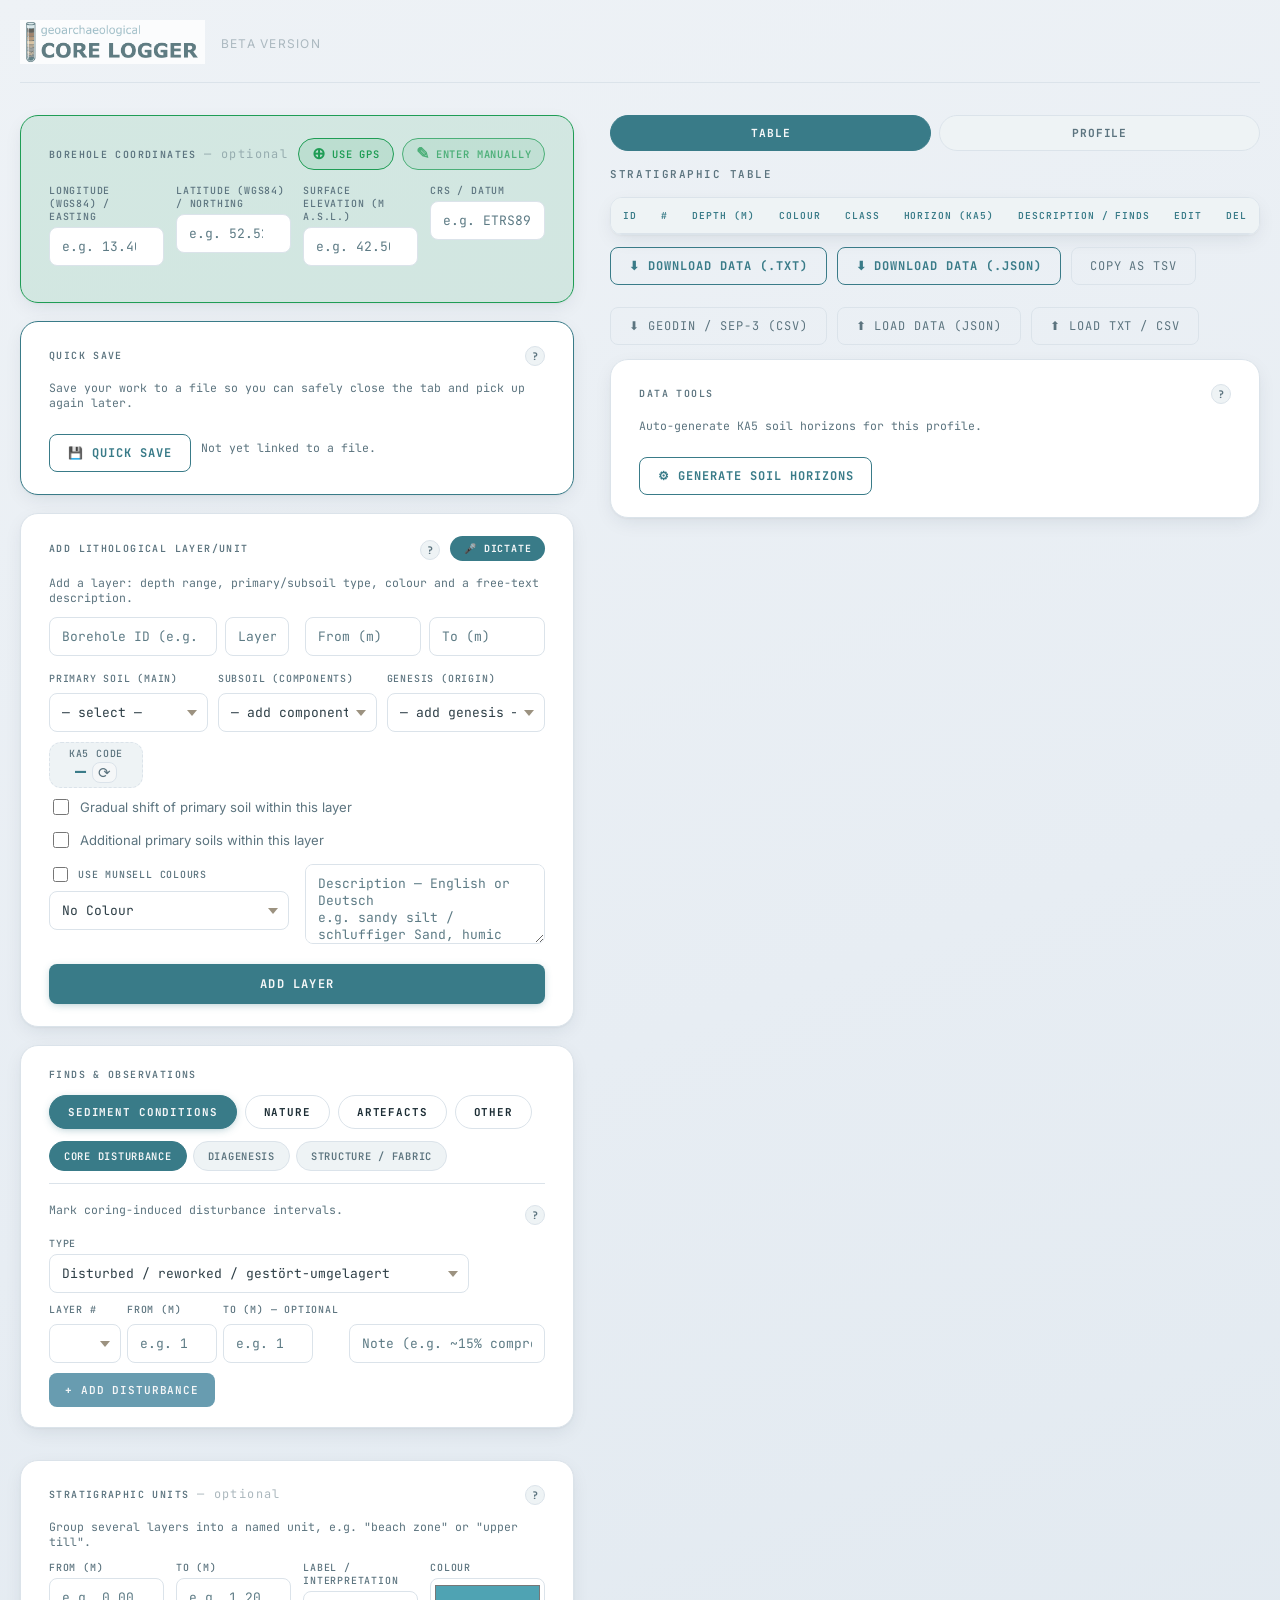
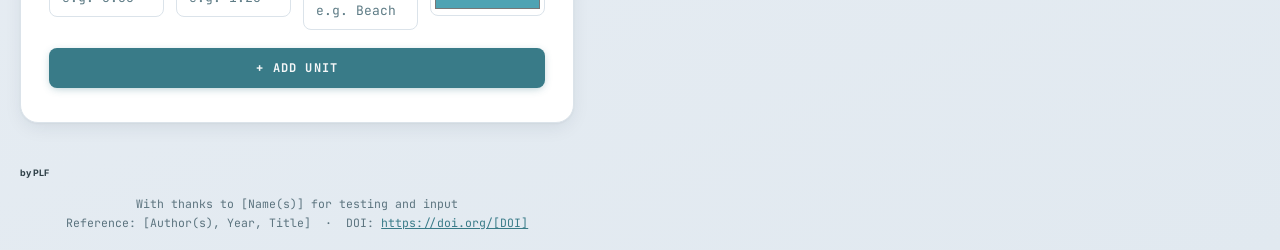
==== commit 150bc182: "Update index.html" ====
--- a/index.html
+++ b/index.html
@@ -6,7 +6,7 @@
 <meta name="mobile-web-app-capable" content="yes">
 <meta name="apple-mobile-web-app-capable" content="yes">
 <meta name="apple-mobile-web-app-status-bar-style" content="default">
-<title>Geoarchaeological Core Logger v0.2.0</title>
+<title>Geoarchaeological Core Logger v0.5.1</title>
 <link rel="preconnect" href="https://fonts.googleapis.com">
 <link rel="preconnect" href="https://fonts.gstatic.com" crossorigin>
 <link rel="stylesheet" href="https://fonts.googleapis.com/css2?family=Inter:wght@400;500;600;700&family=JetBrains+Mono:wght@300;400;500;600&display=swap">
@@ -144,7 +144,7 @@
     margin-bottom:32px; padding-bottom:18px;
     border-bottom: 1px solid var(--ga-border);
 }
-.soil-logo { width:50%; opacity:.75; flex-shrink:0; }
+.soil-logo { height:44px; width:auto; opacity:.75; flex-shrink:0; }
 h1 { margin:0; font-size:1rem; font-weight:700; letter-spacing:.08em; text-transform:uppercase; color:var(--ga-accent); font-family:var(--ga-sans); }
 h1 small { font-weight:400; opacity:.45; font-size:.75em; color:var(--ga-subdued); }
 
@@ -901,7 +901,7 @@
 
     /* Header */
     .header-section { margin-bottom:20px; padding-bottom:14px; gap:12px; }
-    .soil-logo { width:45%; }
+    .soil-logo { height:36px; }
 
     /* Sections */
     .input-section { padding:14px 12px; margin-bottom:10px; }
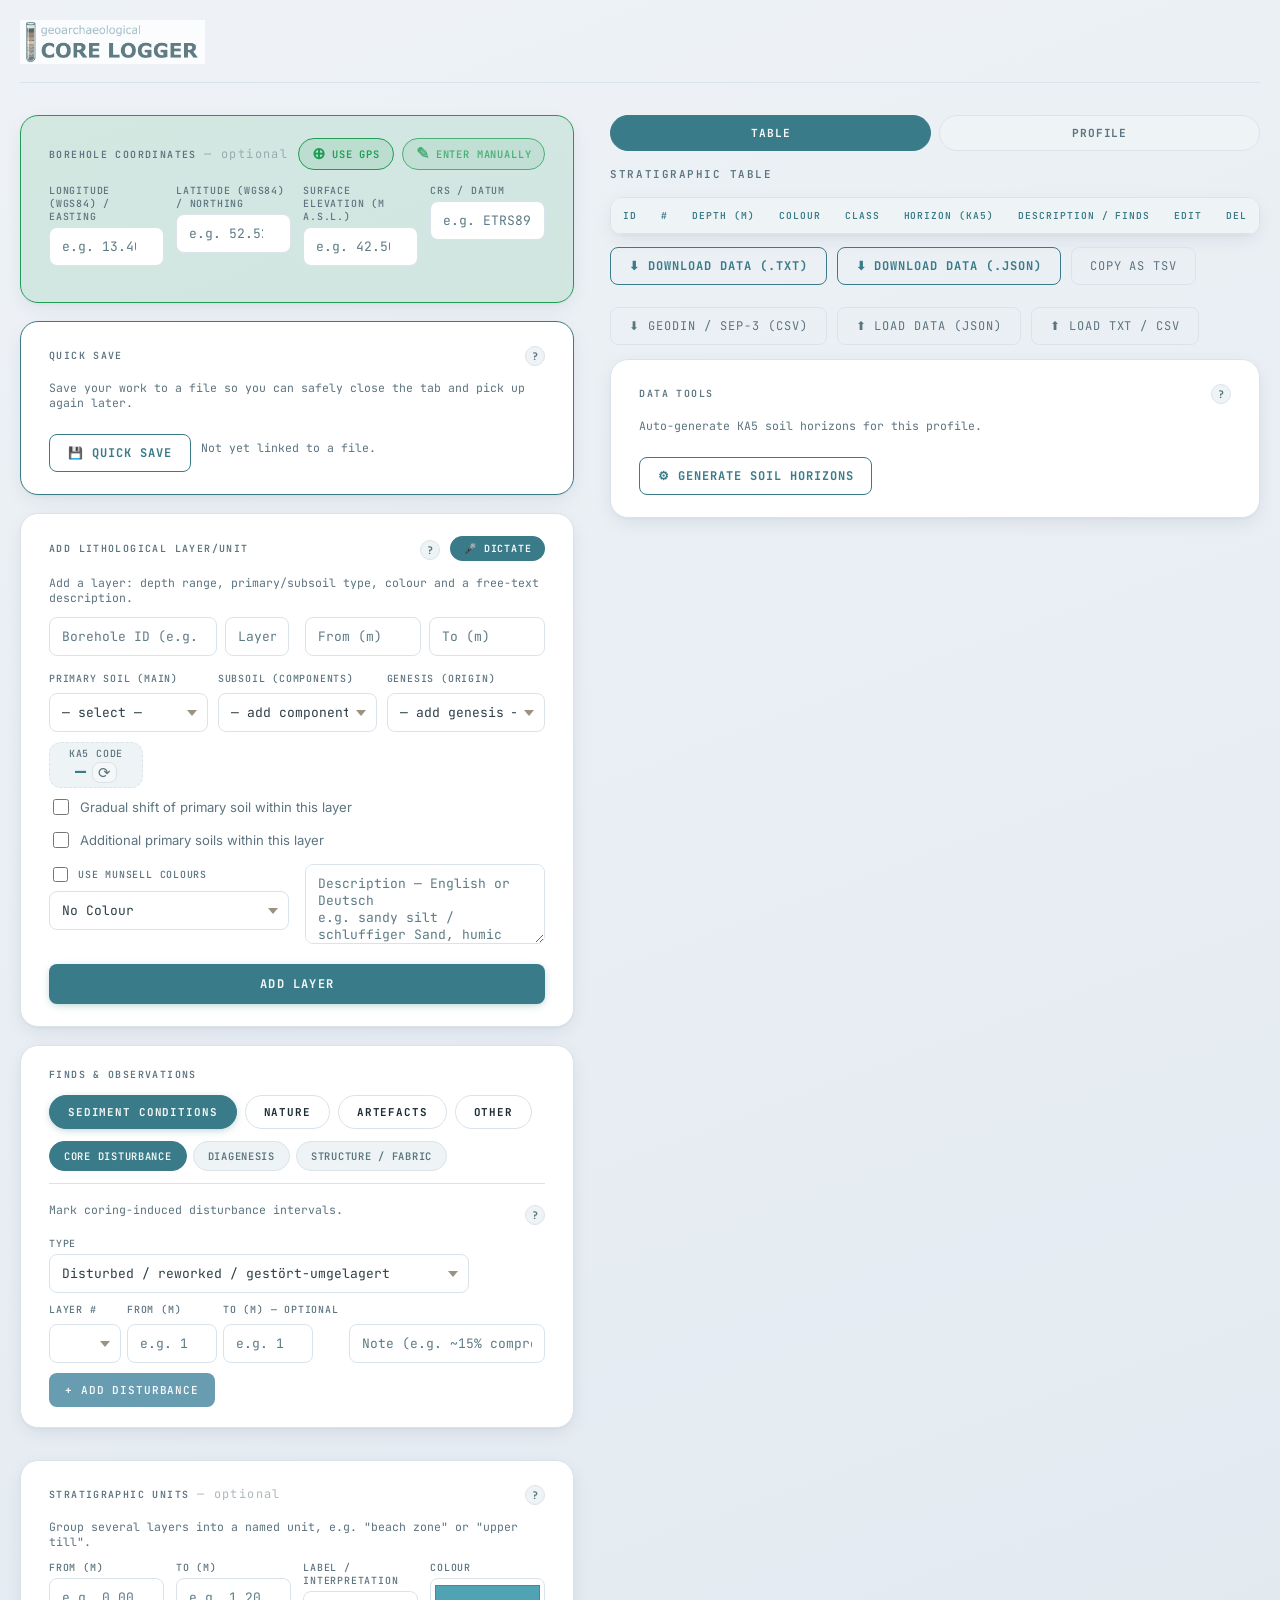
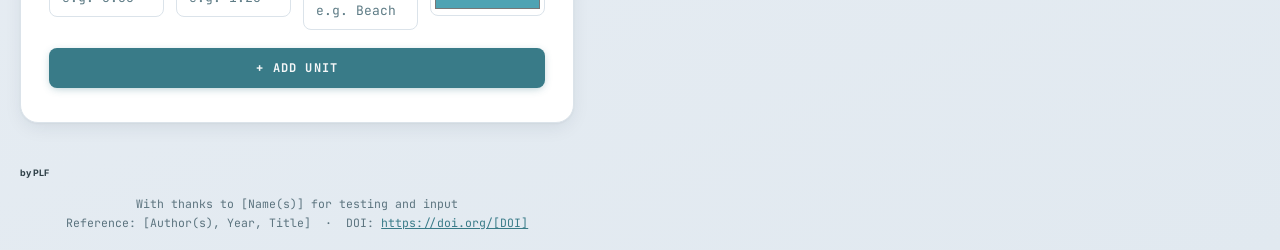
==== commit f5ebbf4c: "Update index.html" ====
--- a/index.html
+++ b/index.html
@@ -6,7 +6,7 @@
 <meta name="mobile-web-app-capable" content="yes">
 <meta name="apple-mobile-web-app-capable" content="yes">
 <meta name="apple-mobile-web-app-status-bar-style" content="default">
-<title>Geoarchaeological Core Logger v0.5.1</title>
+<title>Geoarchaeological Core Logger v0.2.0</title>
 <link rel="preconnect" href="https://fonts.googleapis.com">
 <link rel="preconnect" href="https://fonts.gstatic.com" crossorigin>
 <link rel="stylesheet" href="https://fonts.googleapis.com/css2?family=Inter:wght@400;500;600;700&family=JetBrains+Mono:wght@300;400;500;600&display=swap">
@@ -1010,7 +1010,7 @@
 <!-- ── Header ── -->
 <div class="header-section">
     <img class="soil-logo" id="logoImg"  alt="Core Logger Logo">
-    <h1><small>BETA VERSION</small></h1>
+  
 </div>
 
 <!-- ── Coordinates ── -->
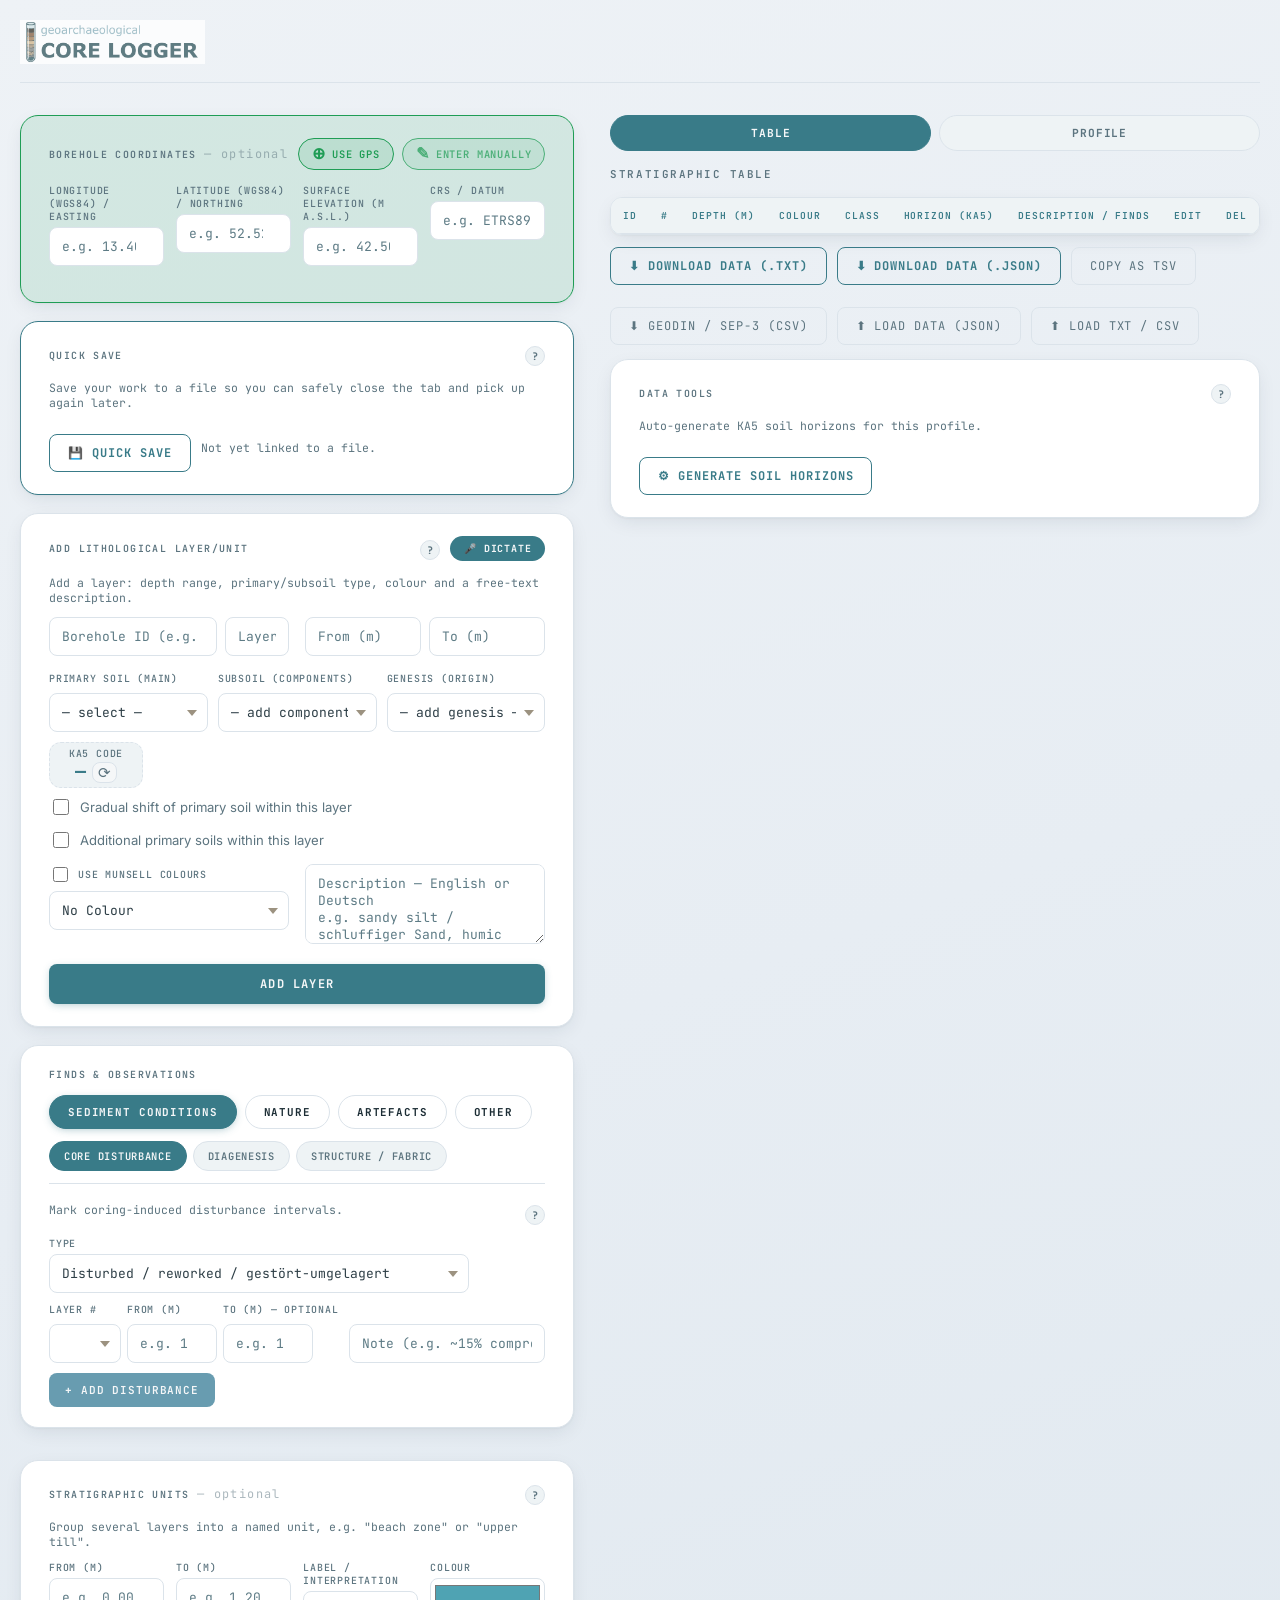
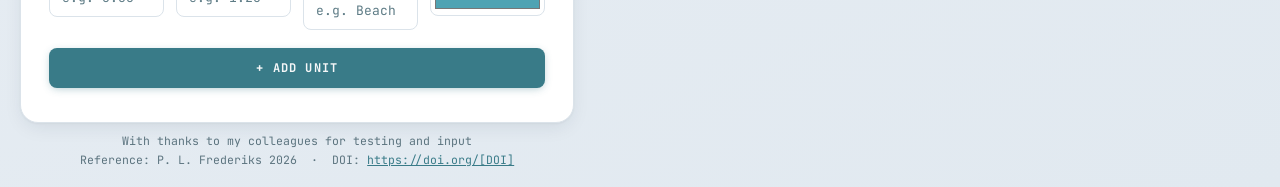
==== commit a2eae3e7: "Update index.html" ====
--- a/index.html
+++ b/index.html
@@ -2401,13 +2401,12 @@
 }
 </script>
 
-<h6><small>by PLF
-</small></h6>
+
 <p style="text-align:center; margin:-8px 0 0; font-size:.72rem; font-family:var(--ga-mono); color:var(--ga-subdued);">
-    With thanks to [Name(s)] for testing and input
+    With thanks to my colleagues for testing and input
 </p>
 <p style="text-align:center; margin:4px 0 0; font-size:.72rem; font-family:var(--ga-mono); color:var(--ga-subdued);">
-    Reference: [Author(s), Year, Title] &nbsp;·&nbsp; DOI: <a href="https://doi.org/[DOI]" target="_blank" rel="noopener" style="color:var(--ga-accent);">https://doi.org/[DOI]</a>
+    Reference: P. L. Frederiks 2026 &nbsp;·&nbsp; DOI: <a href="https://doi.org/[DOI]" target="_blank" rel="noopener" style="color:var(--ga-accent);">https://doi.org/[DOI]</a>
 </p>
 
 </div><!-- /container -->
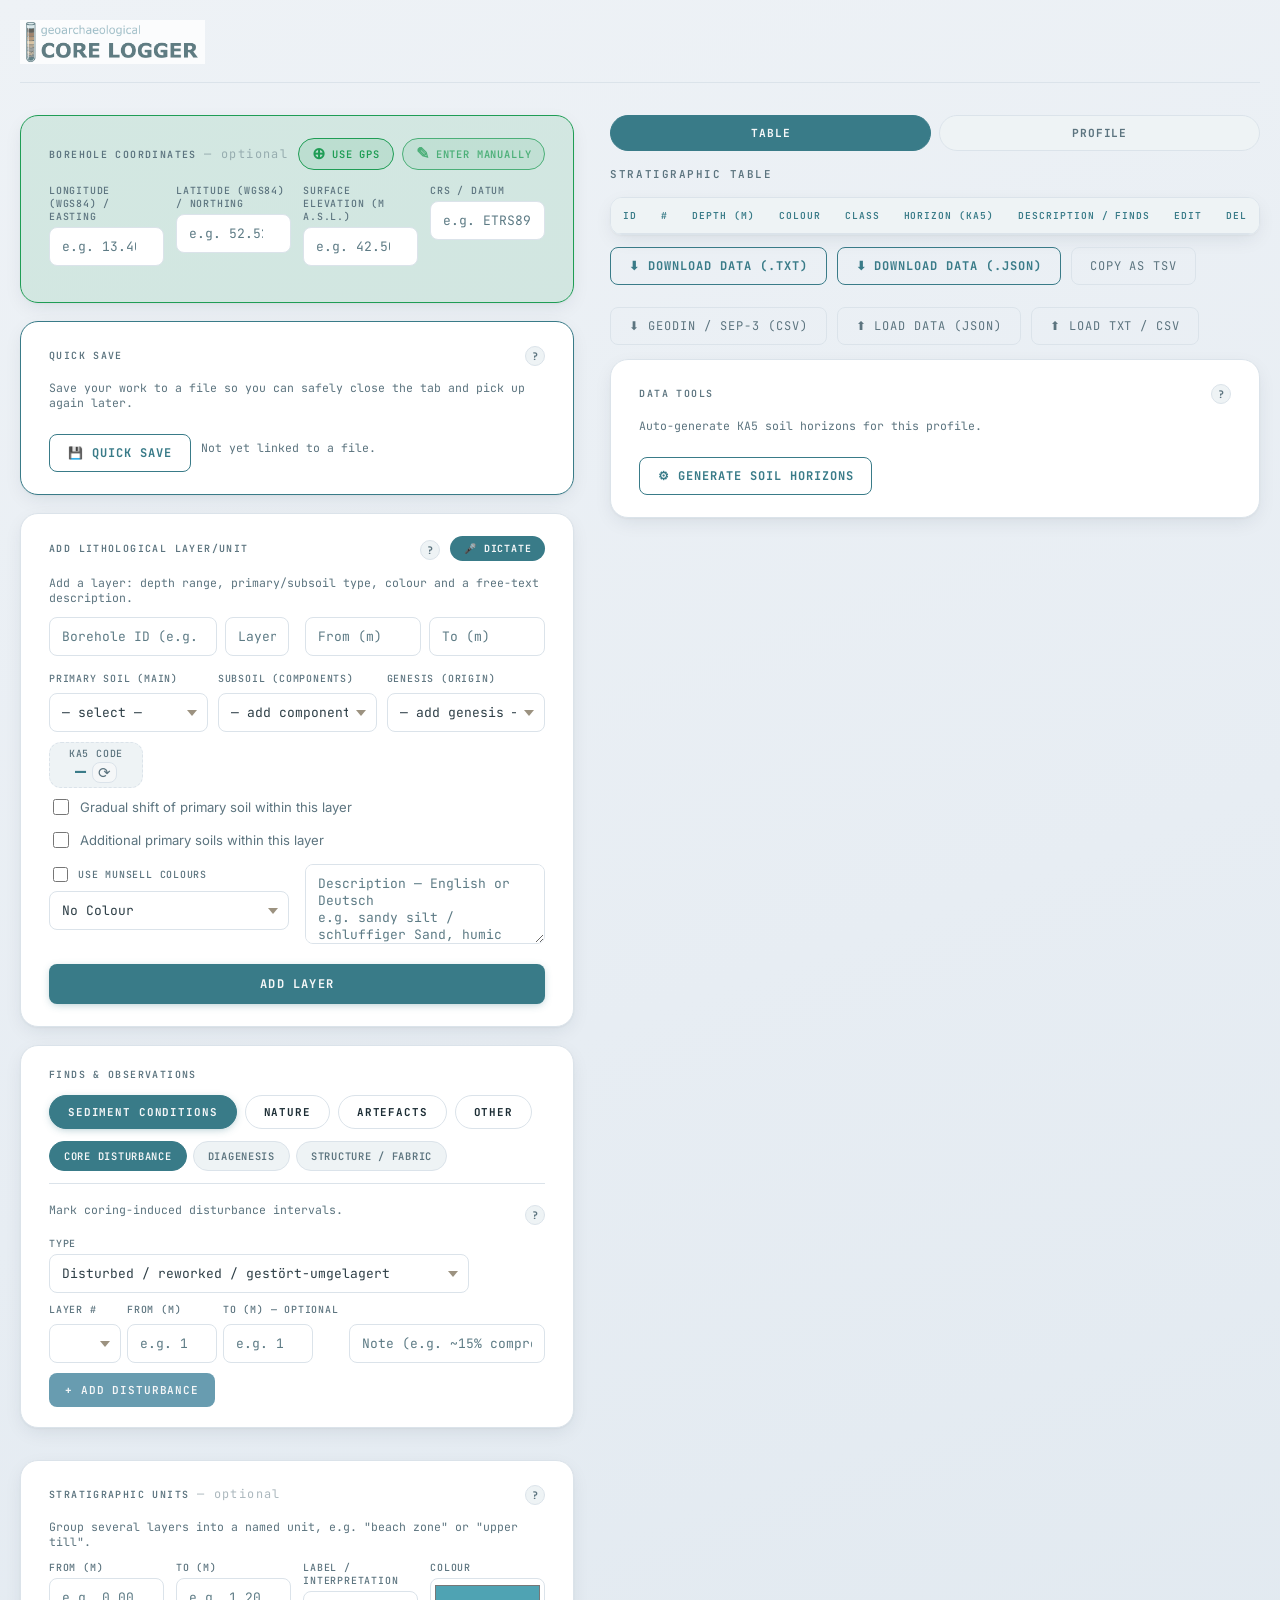
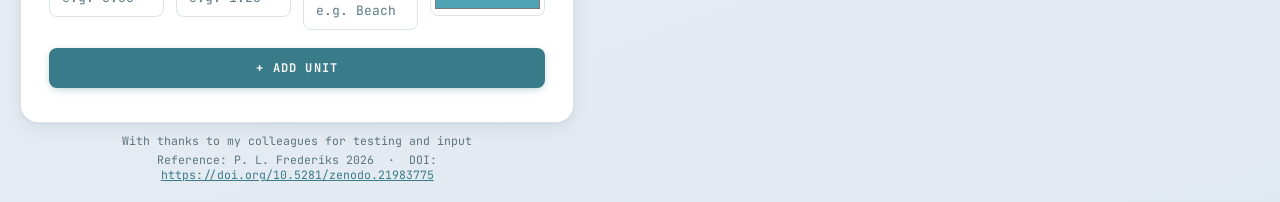
==== commit 97935b81: "Update index.html" ====
--- a/index.html
+++ b/index.html
@@ -2406,7 +2406,7 @@
     With thanks to my colleagues for testing and input
 </p>
 <p style="text-align:center; margin:4px 0 0; font-size:.72rem; font-family:var(--ga-mono); color:var(--ga-subdued);">
-    Reference: P. L. Frederiks 2026 &nbsp;·&nbsp; DOI: <a href="https://doi.org/[DOI]" target="_blank" rel="noopener" style="color:var(--ga-accent);">https://doi.org/[DOI]</a>
+    Reference: P. L. Frederiks 2026 &nbsp;·&nbsp; DOI: <a href="https://doi.org/10.5281/zenodo.21983775" target="_blank" rel="noopener" style="color:var(--ga-accent);">https://doi.org/10.5281/zenodo.21983775</a>
 </p>
 
 </div><!-- /container -->
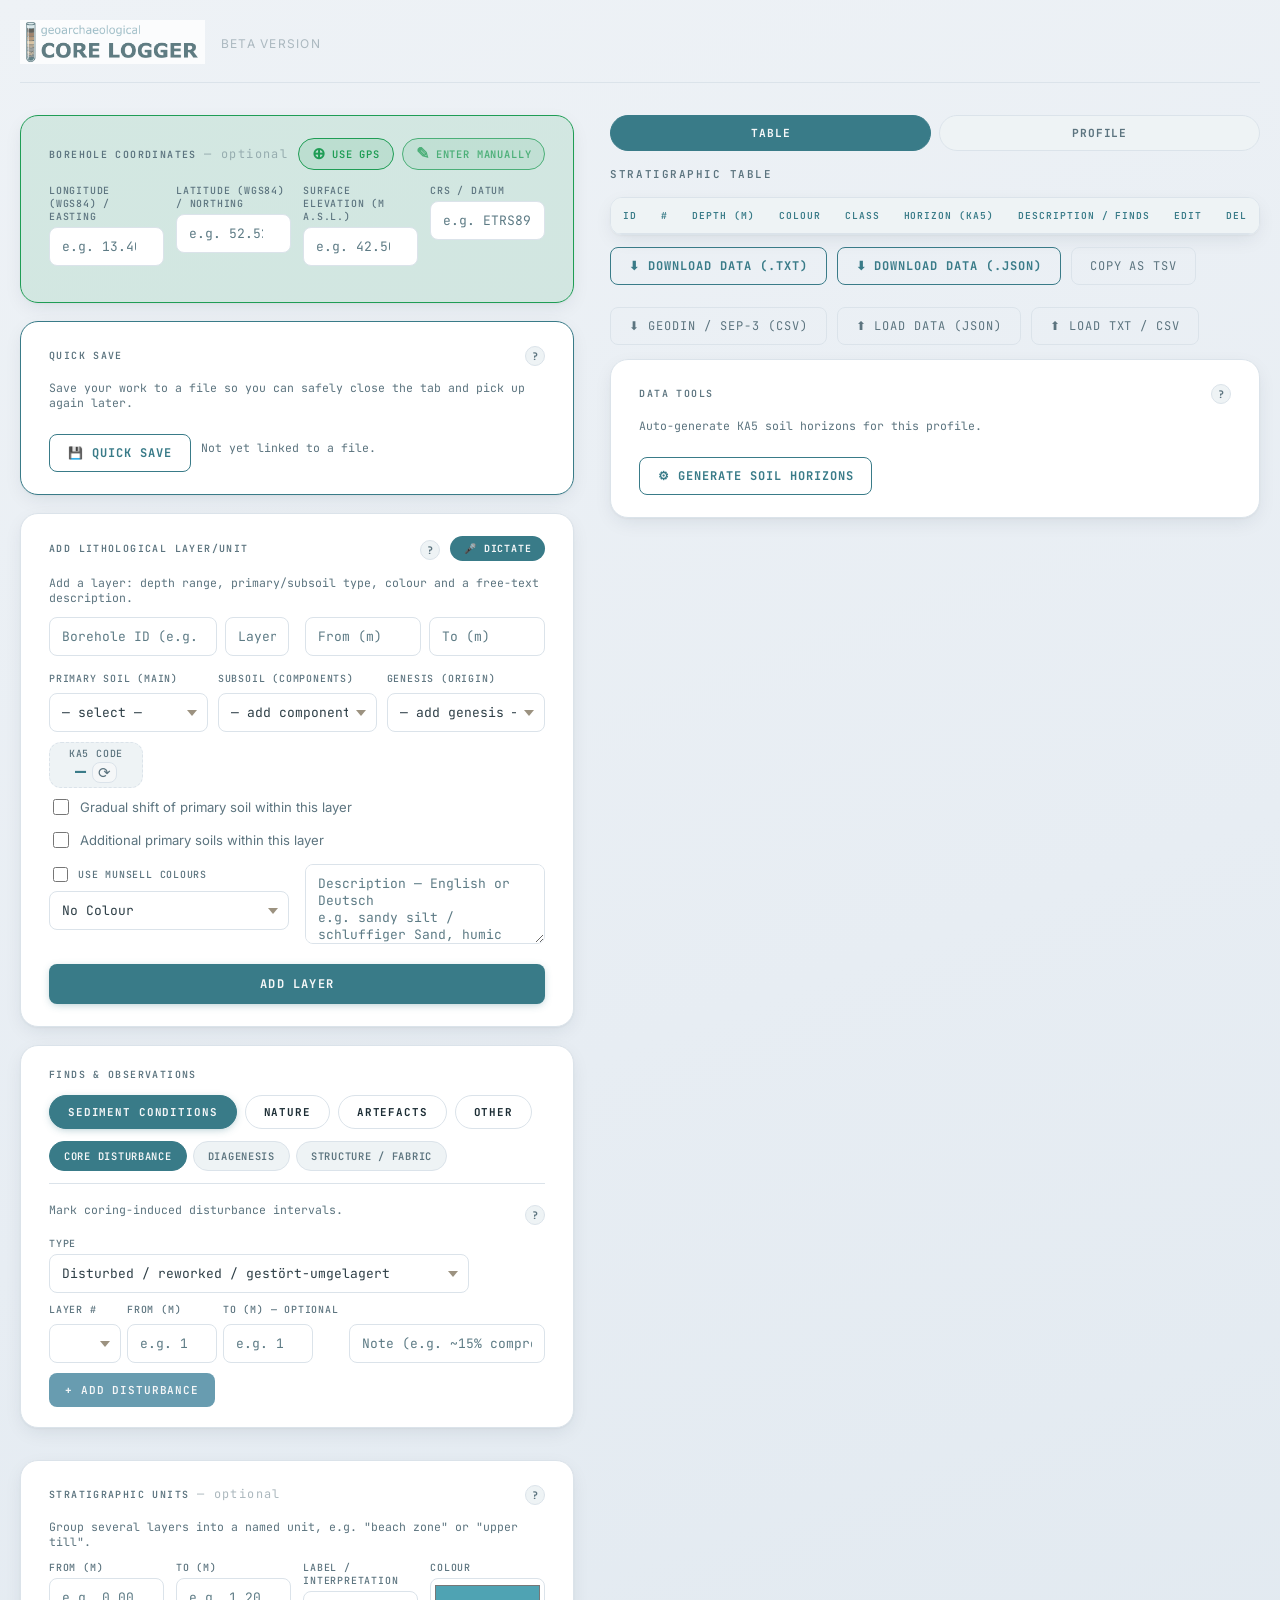
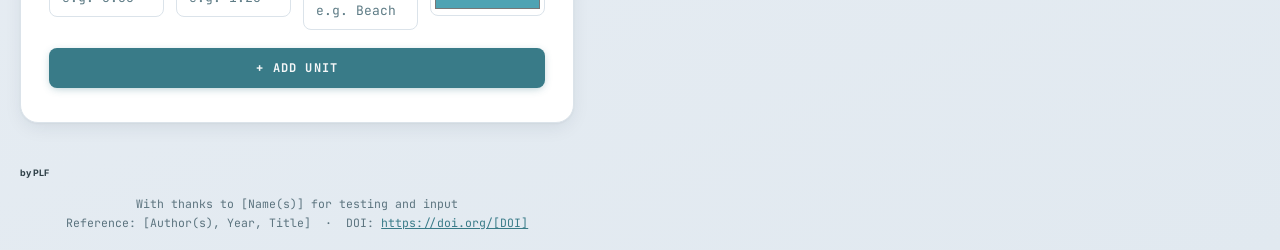
==== commit 0ade4c43: "Update index.html" ====
--- a/index.html
+++ b/index.html
@@ -1010,7 +1010,7 @@
 <!-- ── Header ── -->
 <div class="header-section">
     <img class="soil-logo" id="logoImg"  alt="Core Logger Logo">
-  
+    <h1><small>BETA VERSION</small></h1>
 </div>
 
 <!-- ── Coordinates ── -->
@@ -1631,7 +1631,7 @@
             <p class="section-hint">Flag a layer as anthropogenic (made ground, fill, cultural layer).</p>
             <details class="info-details align-right" name="infoPopover">
                 <summary class="info-toggle" title="More info">?</summary>
-                <p class="section-hint">Flag a layer as anthropogenic directly — for made ground, fill, or a cultural layer not captured by a specific artefact type above. Logging <em>any</em> artefact find (Charcoal / Ceramics / Stone / Metal) on a layer also marks it anthropogenic automatically.</p>
+                <p class="section-hint">Flag a layer as anthropogenic directly — for made ground, fill, or a cultural layer not captured by a specific artefact type above. Logging an artefact find (Charcoal / Ceramics / Stone / Metal) does <em>not</em> flag the layer automatically — some finds (like charcoal) are often entirely natural, so anthropogenic origin is only ever set here, deliberately, rather than inferred from a single find.</p>
             </details>
         </div>
         <div class="input-grid3" style="margin-bottom:10px;">
@@ -2401,12 +2401,13 @@
 }
 </script>
 
-
+<h6><small>by PLF
+</small></h6>
 <p style="text-align:center; margin:-8px 0 0; font-size:.72rem; font-family:var(--ga-mono); color:var(--ga-subdued);">
-    With thanks to my colleagues for testing and input
+    With thanks to [Name(s)] for testing and input
 </p>
 <p style="text-align:center; margin:4px 0 0; font-size:.72rem; font-family:var(--ga-mono); color:var(--ga-subdued);">
-    Reference: P. L. Frederiks 2026 &nbsp;·&nbsp; DOI: <a href="https://doi.org/10.5281/zenodo.21983775" target="_blank" rel="noopener" style="color:var(--ga-accent);">https://doi.org/10.5281/zenodo.21983775</a>
+    Reference: [Author(s), Year, Title] &nbsp;·&nbsp; DOI: <a href="https://doi.org/[DOI]" target="_blank" rel="noopener" style="color:var(--ga-accent);">https://doi.org/[DOI]</a>
 </p>
 
 </div><!-- /container -->
@@ -6406,26 +6407,41 @@
 //  anthropogenic layer. Anthropogenic material is still fully logged as
 //  its own observation (the Artefacts tabs, and the "Anthropogenic
 //  layer" entry) and shown as a find tag — it just no longer forces a
-//  special whole-layer highlight.
+//  special whole-layer highlight. In other words: computeLayerType()
+//  below can only ever return 'missing', 'disturbed', or 'normal' —
+//  'anthropogenic' is not a reachable outcome any more, by design.
 // ═══════════════════════════════════════════════════════════════
 function computeLayerType(l) {
+    // A Core disturbance entry (see the "Core Disturbance" tab) "overlaps"
+    // this layer if their depth ranges intersect at all. A point entry
+    // (no depthTo) is treated as a zero-length range at `depth`, so it
+    // still counts as touching a layer whose range contains that depth.
     const overlaps = (c) => {
         const cFrom = c.depth, cTo = (c.depthTo != null) ? c.depthTo : c.depth;
         return cTo >= l.depthFrom && cFrom <= l.depthTo;
     };
     const compsHere = compactions.filter(overlaps);
+
+    // Priority order when a layer has BOTH a "missing" and a "disturbed"
+    // entry logged against it (rare, but possible if someone records both):
+    // "missing" wins, since a gap in the core is a stronger statement than
+    // reworked material — there's nothing to say IS disturbed if the core
+    // wasn't recovered there in the first place.
     if (compsHere.some(c => c.type === 'Sediment gap / missing'))  return 'missing';
     if (compsHere.some(c => c.type === 'Disturbed / reworked'))    return 'disturbed';
 
-    // Preserve any other previously-set value (e.g. from an older imported
-    // profile) except 'anthropogenic', which is retired — a file still
-    // carrying that flag is treated the same as 'normal' from here on.
+    // No disturbance entry overlaps this layer. Preserve any other
+    // previously-set value (e.g. from an older imported profile) except
+    // 'anthropogenic', which is retired — a file still carrying that flag
+    // is treated the same as 'normal' from here on, so old exports don't
+    // resurrect the whole-layer highlight this function no longer produces.
     return (l.layerType && l.layerType !== 'anthropogenic') ? l.layerType : 'normal';
 }
 
 // Re-derive layerType for every layer. Cheap enough to call at the top of
 // both updateTable() and drawGraph(), so it's always in sync regardless of
-// which one ran first after a change.
+// which one ran first after a change — nothing needs to remember to call
+// this manually after editing a layer or a Core disturbance entry.
 function syncLayerConditions() {
     layers.forEach(l => { l.layerType = computeLayerType(l); });
 }
@@ -6433,8 +6449,10 @@
 // ═══════════════════════════════════════════════════════════════
 //  ADD ANTHROPOGENIC LAYER  (direct marker, Artefacts category)
 //  For made ground / fill / cultural layers not tied to a specific
-//  artefact type. Logging this (like any artefact find) auto-flags the
-//  layer as anthropogenic — see computeLayerType() above.
+//  artefact type. Like every find here, this only adds a marker/find
+//  tag — it does not set layerType. No find, including this one,
+//  auto-flags the whole layer anthropogenic; see the rationale above
+//  computeLayerType().
 // ═══════════════════════════════════════════════════════════════
 function addAnthroLayerMarker() {
     const depth       = parseFloat(document.getElementById('anthrolayerDepth').value);
@@ -6505,6 +6523,12 @@
 //
 //  The built label text is chosen so it matches the existing
 //  texture/badge regex patterns (shell, charcoal, humic, root…).
+//
+//  IMPORTANT: this function only ever pushes a marker onto the target
+//  layer — it never sets l.layerType. That includes charcoal, ceramics,
+//  and every other artefact-category find: none of them auto-flag the
+//  whole layer as anthropogenic (see the LAYER CONDITION comment above
+//  computeLayerType() for why that was deliberately removed).
 // ═══════════════════════════════════════════════════════════════
 function addFindMarker(type) {
     const depth    = parseFloat(document.getElementById(`${type}Depth`).value);
@@ -6532,7 +6556,12 @@
     // residue (charcoal from e.g. wildfire), and anthropogenic organics
     // (dung, manure, cesspit fills…). Route these to their own findType so
     // they get the correct tag/texture/export category instead of looking
-    // like generic plant debris.
+    // like generic plant debris. Note that "charcoal" can be logged from
+    // TWO places in the UI — this Plant tab (labelled "natural occurrence")
+    // and the dedicated Charcoal tab under Artefacts — and both end up
+    // with the same findType:'charcoal' here, so they render and export
+    // identically. Which tab you used is not retained; only the observation
+    // itself (and whatever quantity/condition/note you gave it) is.
     const ANTHRO_ORG_FORMS = new Set([
         'dung', 'manure layer', 'stable deposit', 'cesspit fill',
         'midden / refuse', 'compost', 'anthropogenic organic'
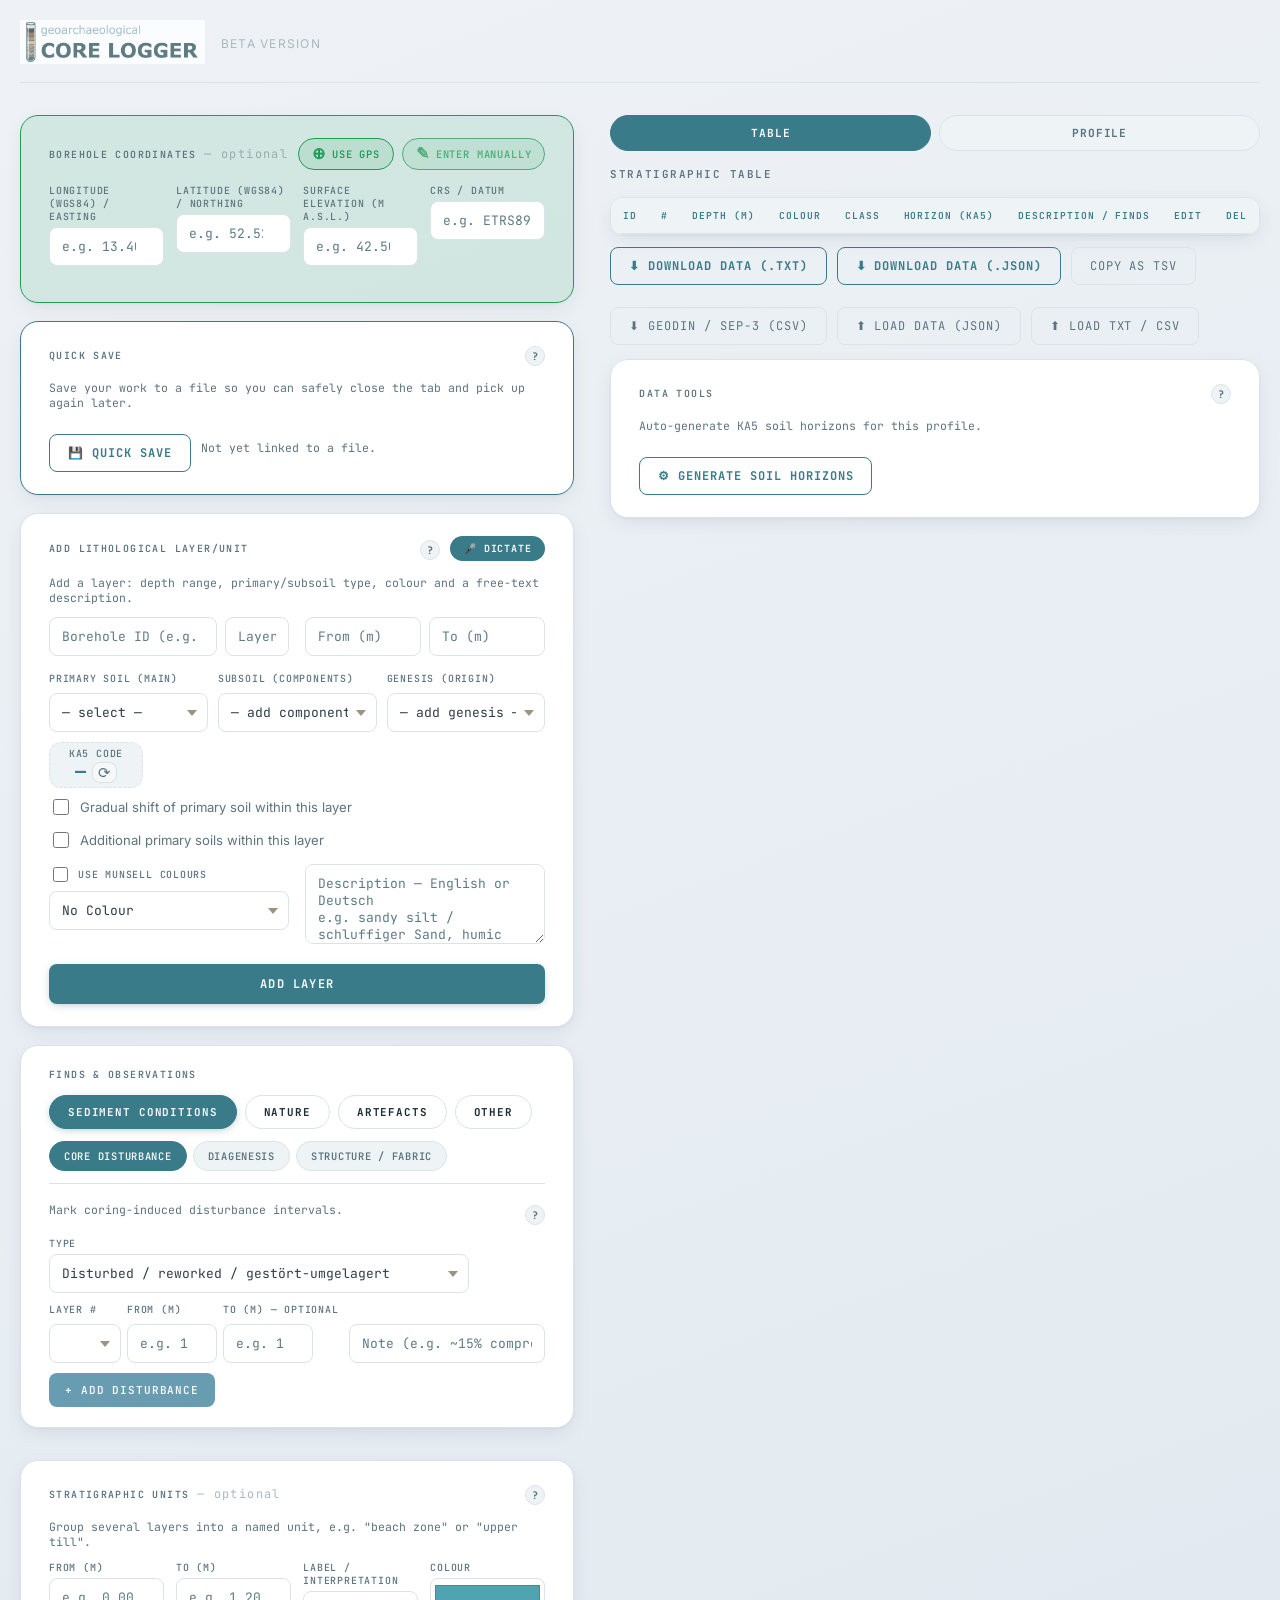
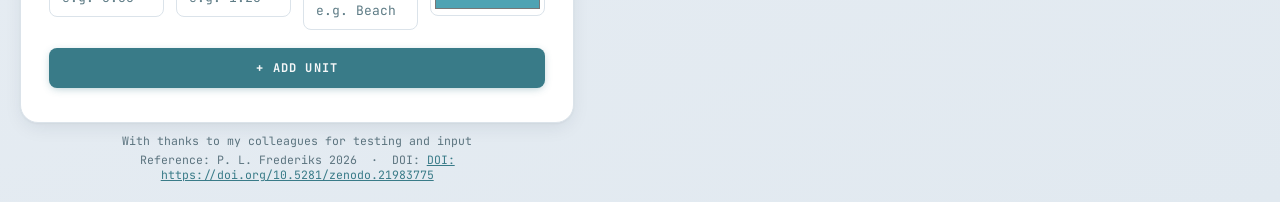
==== commit b7e658e0: "Update index.html" ====
--- a/index.html
+++ b/index.html
@@ -2401,13 +2401,12 @@
 }
 </script>
 
-<h6><small>by PLF
-</small></h6>
+
 <p style="text-align:center; margin:-8px 0 0; font-size:.72rem; font-family:var(--ga-mono); color:var(--ga-subdued);">
-    With thanks to [Name(s)] for testing and input
+    With thanks to my colleagues for testing and input
 </p>
 <p style="text-align:center; margin:4px 0 0; font-size:.72rem; font-family:var(--ga-mono); color:var(--ga-subdued);">
-    Reference: [Author(s), Year, Title] &nbsp;·&nbsp; DOI: <a href="https://doi.org/[DOI]" target="_blank" rel="noopener" style="color:var(--ga-accent);">https://doi.org/[DOI]</a>
+    Reference: P. L. Frederiks 2026 &nbsp;·&nbsp; DOI: <a href="DOI: https://doi.org/10.5281/zenodo.21983775" target="_blank" rel="noopener" style="color:var(--ga-accent);">DOI: https://doi.org/10.5281/zenodo.21983775</a>
 </p>
 
 </div><!-- /container -->
